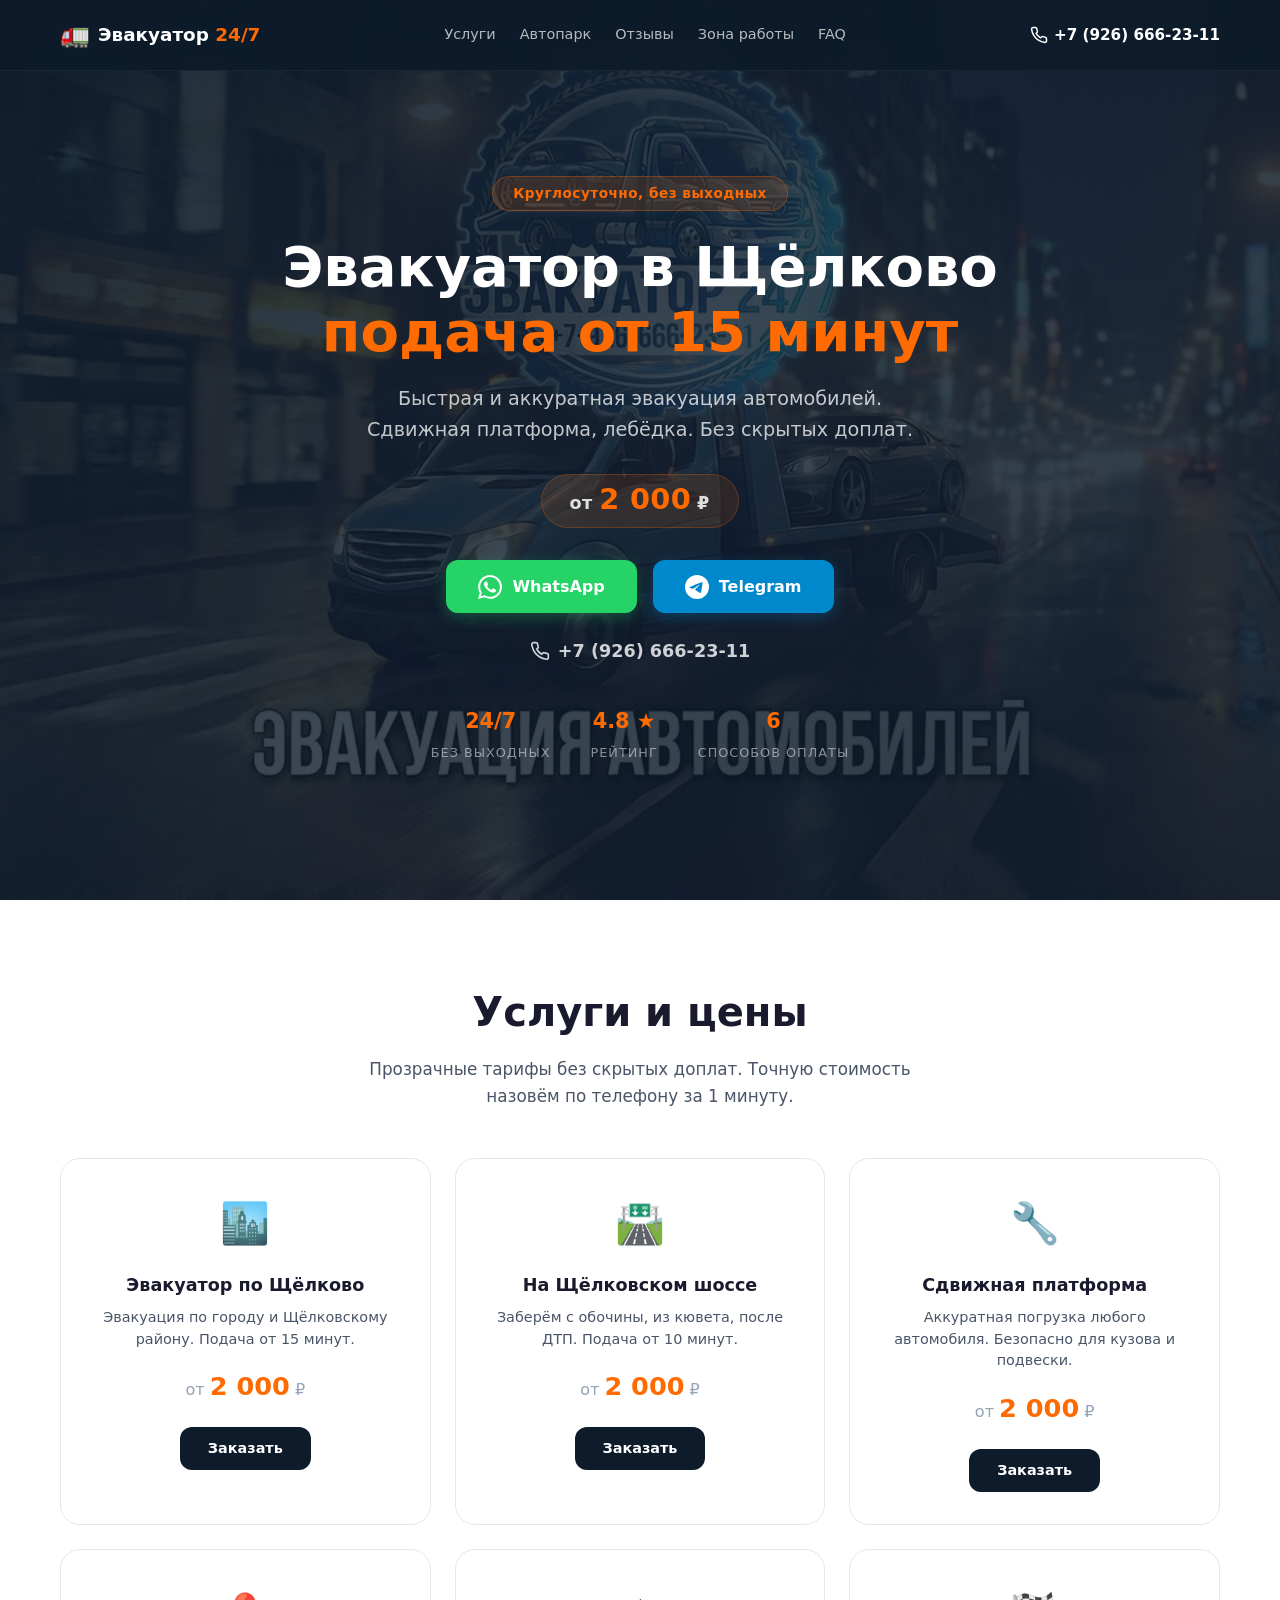
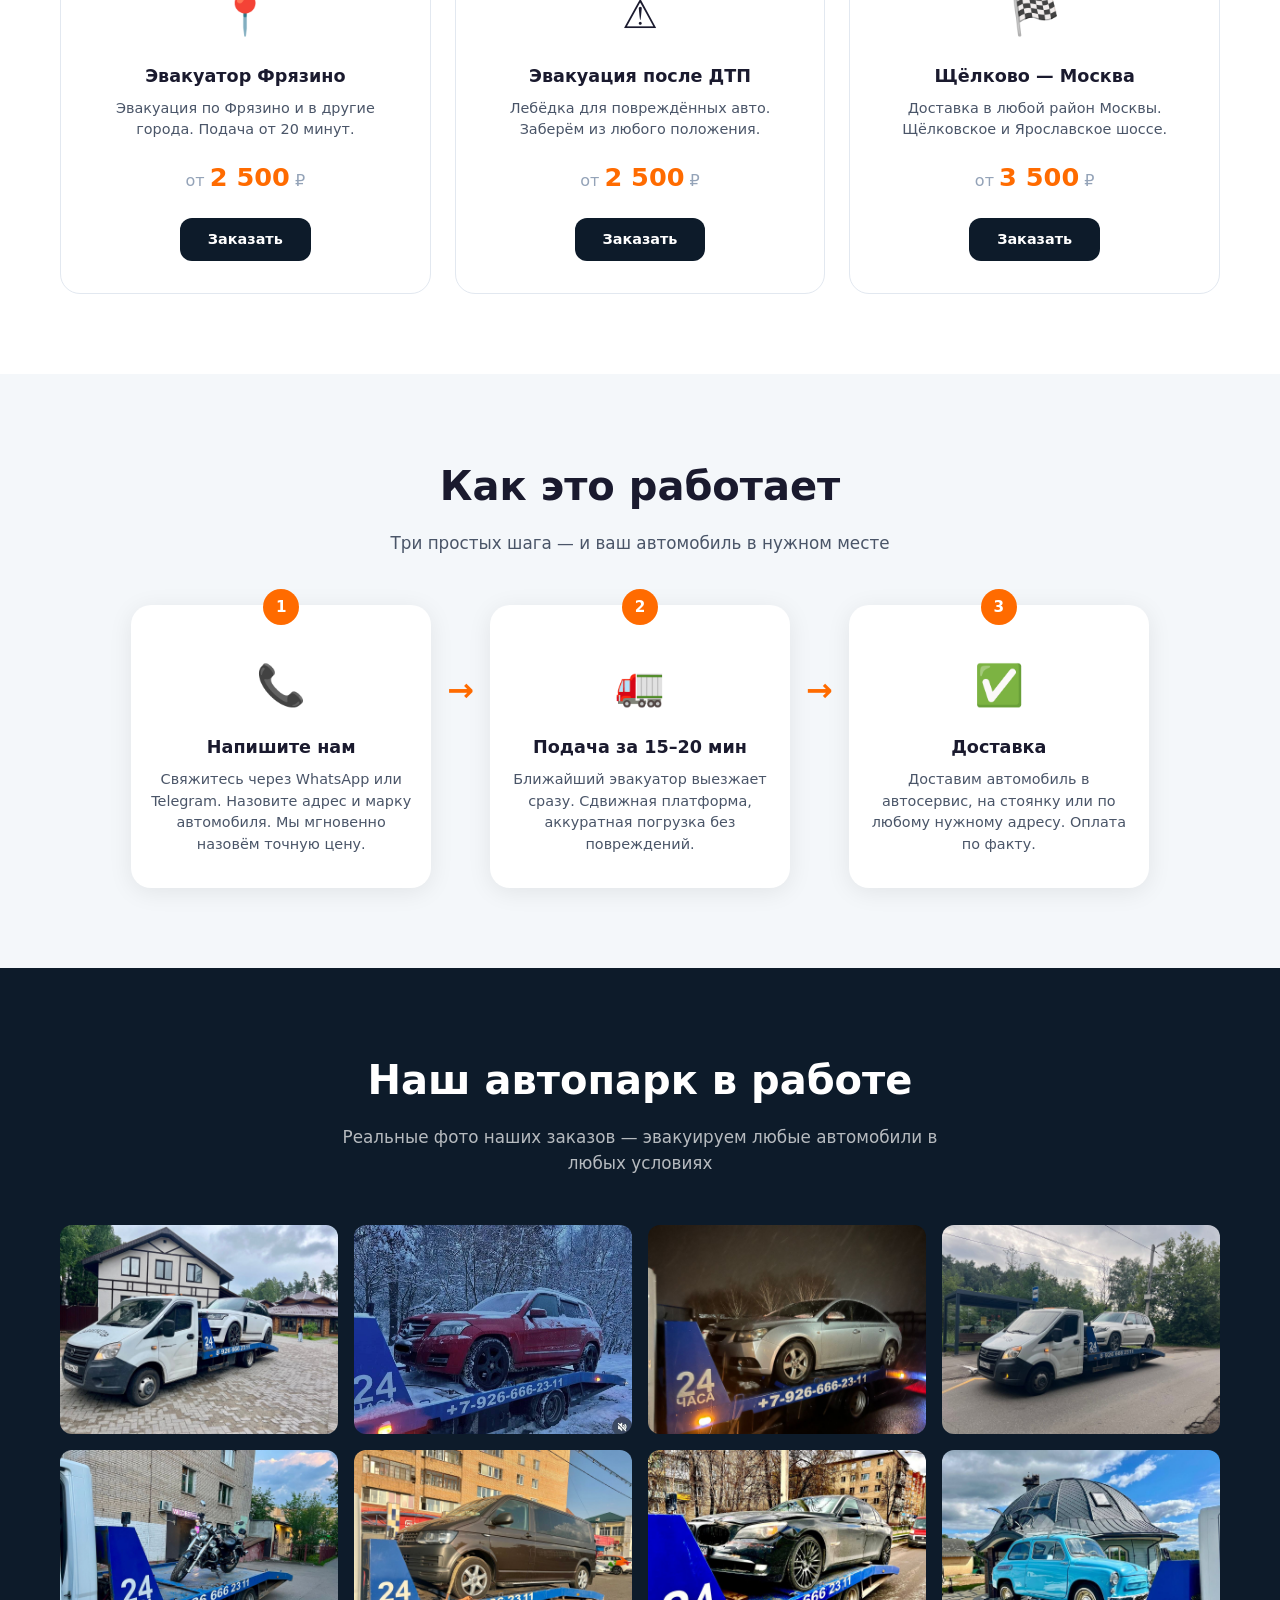
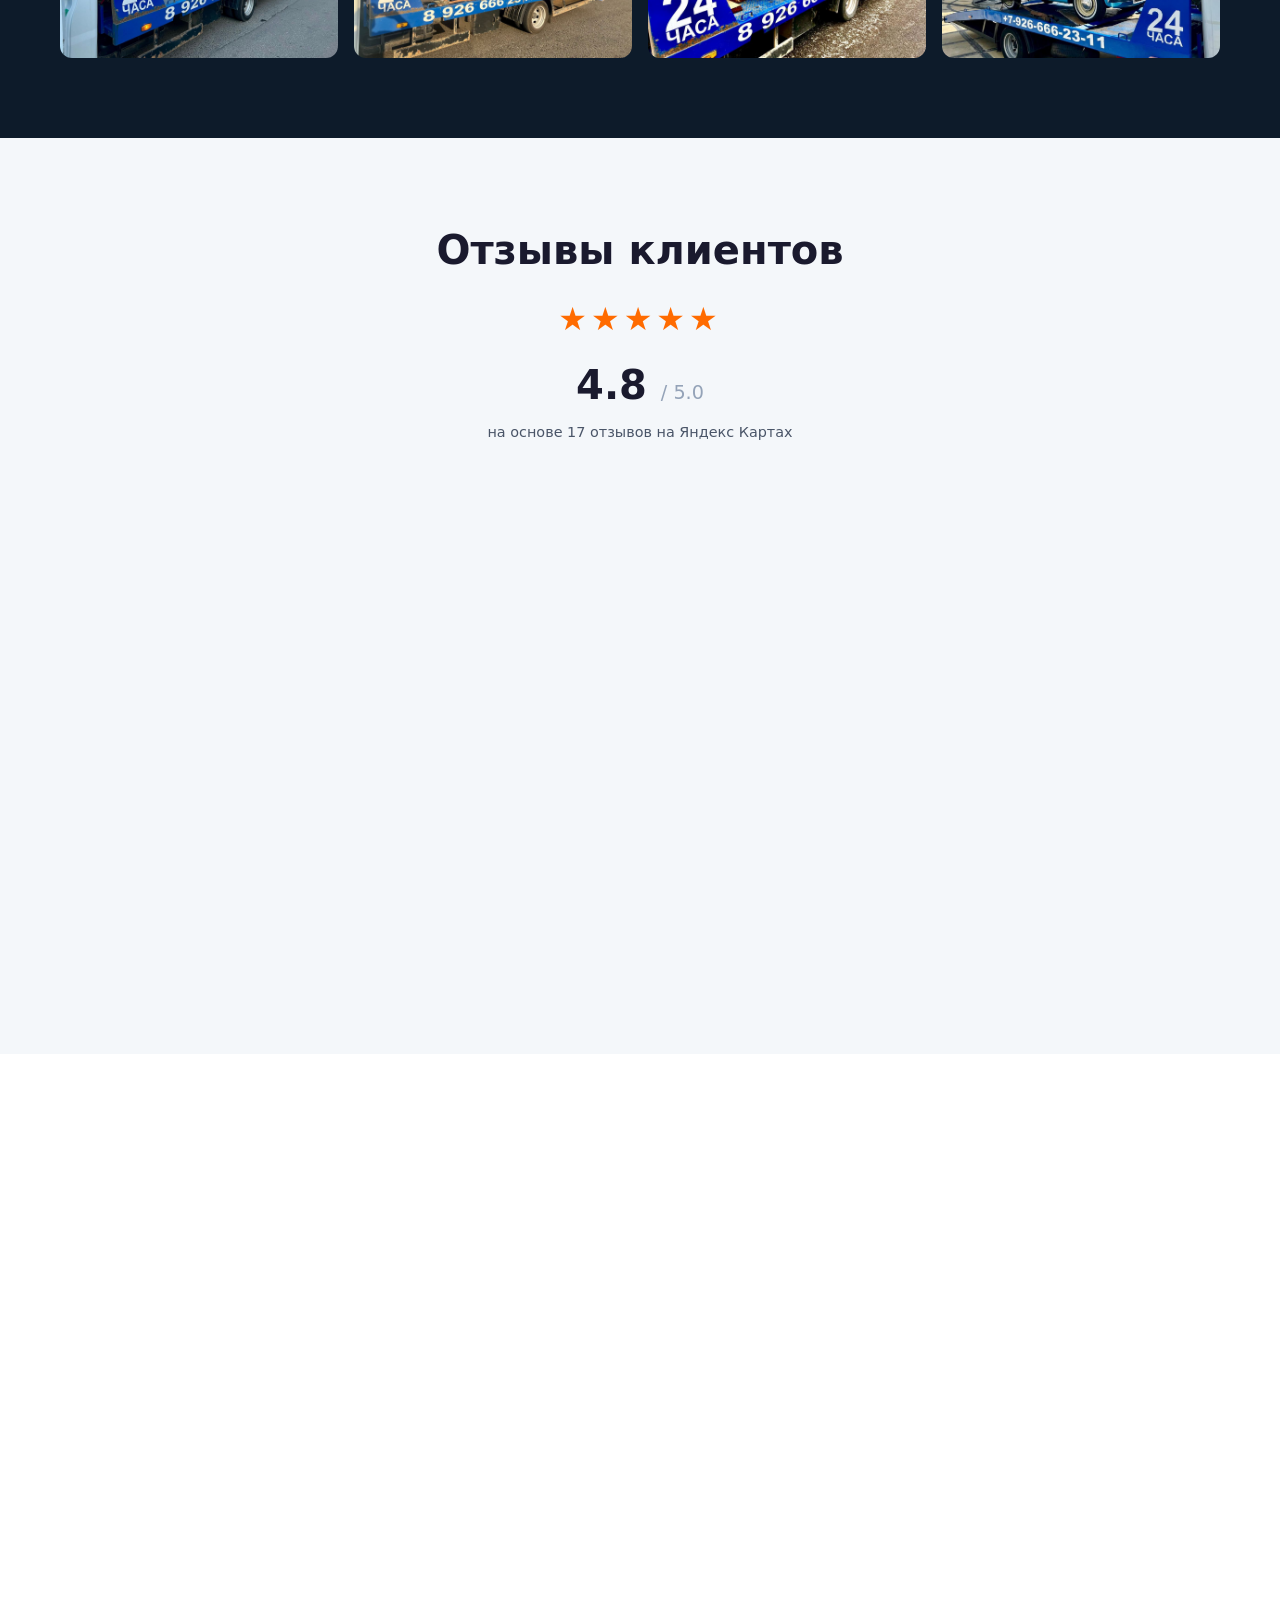
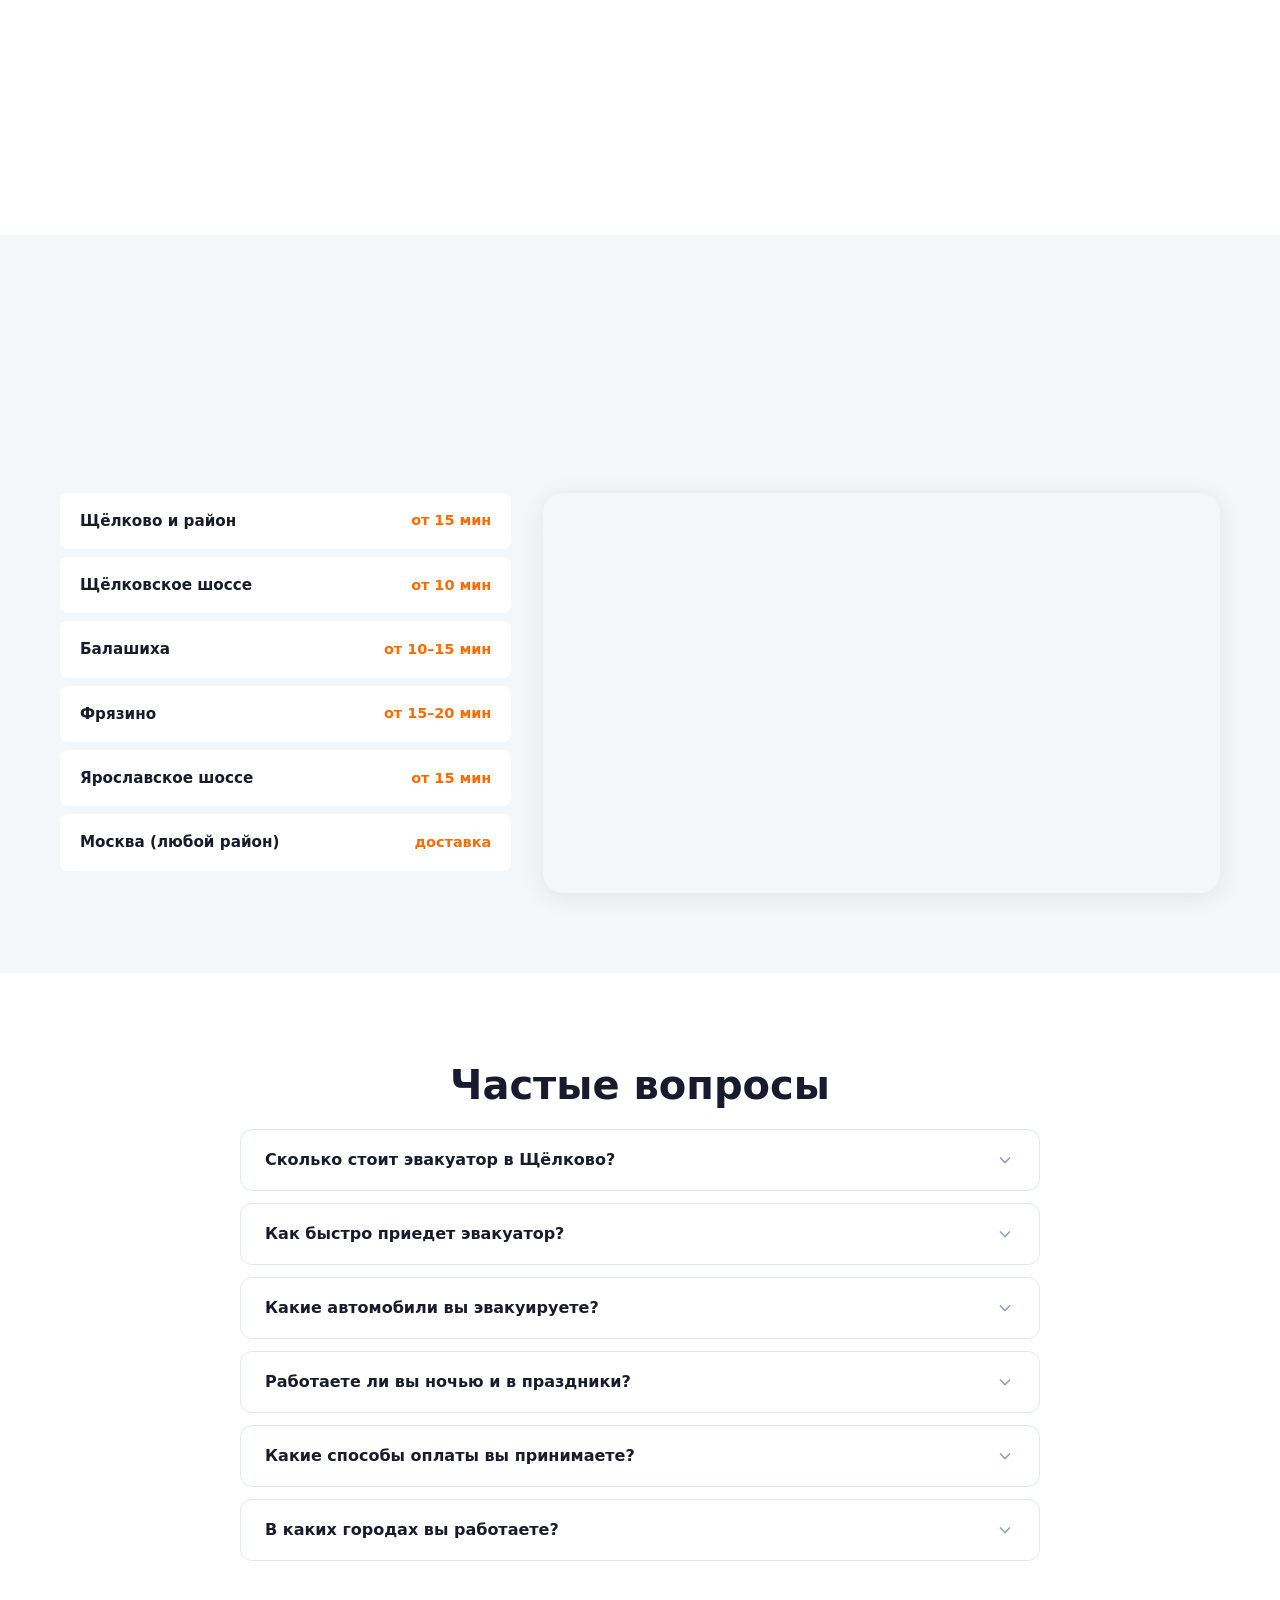
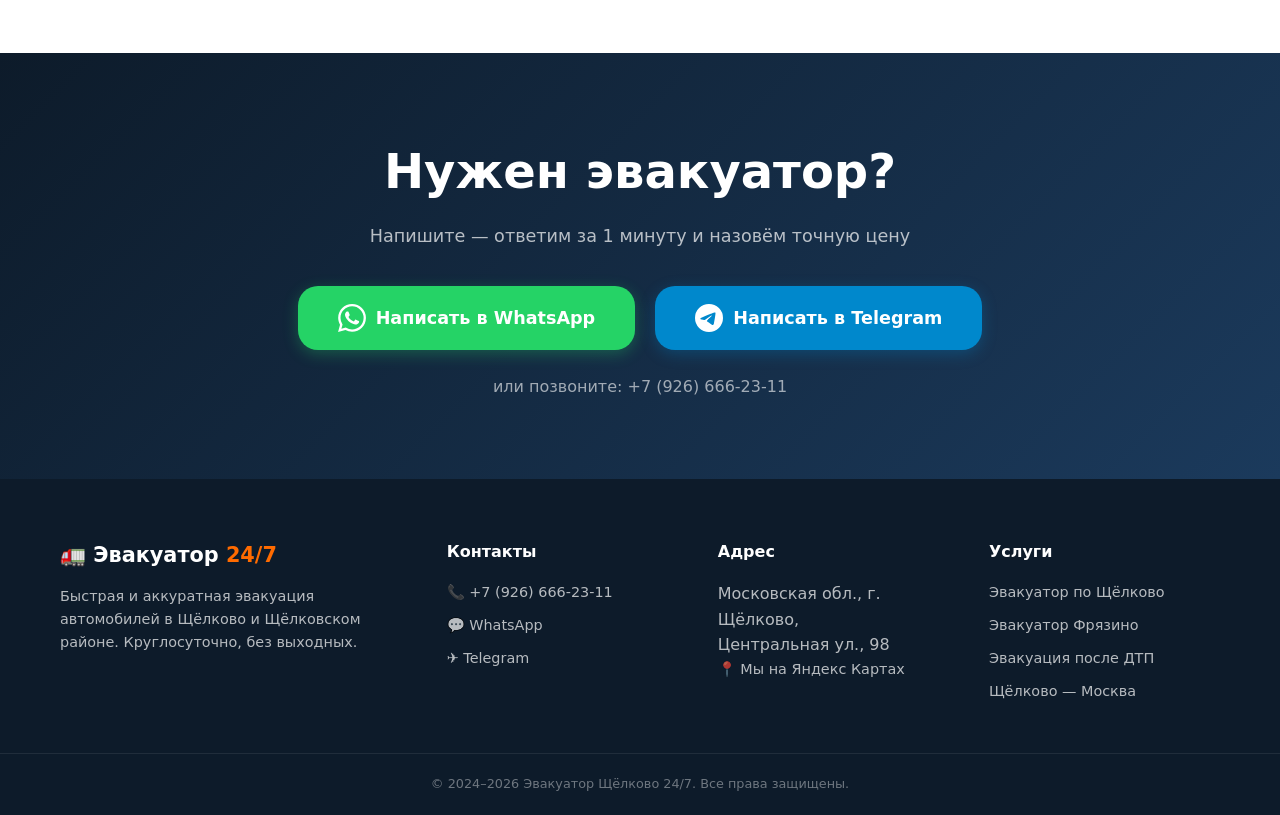
==== docs/index.html @ 312ca6bd "Переименовать site/ → docs/ для GitHub Pages Co-Authored-By: Claude Opus 4.6 (1M context) <noreply@a" ====
<!DOCTYPE html>
<html lang="ru">
<head>
    <meta charset="UTF-8">
    <meta name="viewport" content="width=device-width, initial-scale=1.0, viewport-fit=cover">
    <meta http-equiv="X-UA-Compatible" content="ie=edge">

    <!-- SEO Meta -->
    <title>Эвакуатор в Щёлково 24/7 — подача от 15 минут | от 2 000 ₽</title>
    <meta name="description" content="Эвакуация автомобилей в Щёлково круглосуточно. Сдвижная платформа, лебёдка. Подача от 15 минут. Щёлково, Балашиха, Фрязино, Москва. Звоните +7 (926) 666-23-11">
    <meta name="keywords" content="эвакуатор щёлково, эвакуация автомобилей, эвакуатор 24 часа, эвакуатор щёлковское шоссе, эвакуатор балашиха, эвакуатор фрязино, вызвать эвакуатор, сдвижная платформа, эвакуация после дтп, эвакуатор круглосуточно, эвакуатор москва, эвакуатор недорого">
    <meta name="robots" content="index, follow">
    <meta name="author" content="Эвакуатор Щёлково 24/7">
    <link rel="canonical" href="https://YOUR-DOMAIN.ru/">

    <!-- Yandex Verification (замените на свой код) -->
    <meta name="yandex-verification" content="YOUR_YANDEX_VERIFICATION_CODE">

    <!-- Open Graph -->
    <meta property="og:type" content="website">
    <meta property="og:locale" content="ru_RU">
    <meta property="og:title" content="Эвакуатор в Щёлково 24/7 — подача от 15 минут">
    <meta property="og:description" content="Эвакуация автомобилей в Щёлково круглосуточно. Сдвижная платформа, лебёдка. От 2 000 ₽. Звоните!">
    <meta property="og:image" content="https://YOUR-DOMAIN.ru/img/video_thumb_02.jpg">
    <meta property="og:url" content="https://YOUR-DOMAIN.ru/">
    <meta property="og:site_name" content="Эвакуатор Щёлково 24/7">

    <!-- Twitter Card -->
    <meta name="twitter:card" content="summary_large_image">
    <meta name="twitter:title" content="Эвакуатор в Щёлково 24/7 — подача от 15 минут">
    <meta name="twitter:description" content="Эвакуация автомобилей в Щёлково круглосуточно. От 2 000 ₽.">
    <meta name="twitter:image" content="https://YOUR-DOMAIN.ru/img/video_thumb_02.jpg">

    <!-- Favicon -->
    <link rel="icon" type="image/svg+xml" href="data:image/svg+xml,<svg xmlns='http://www.w3.org/2000/svg' viewBox='0 0 100 100'><text y='.9em' font-size='90'>🚛</text></svg>">

    <!-- Preload critical resources -->
    <link rel="preload" href="css/style.css" as="style">
    <link rel="preload" href="img/video_thumb_02.jpg" as="image">

    <!-- Styles -->
    <link rel="stylesheet" href="css/style.css">

    <!-- Schema.org LocalBusiness -->
    <script type="application/ld+json">
    {
        "@context": "https://schema.org",
        "@type": "ProfessionalService",
        "name": "Эвакуатор Щёлково 24/7",
        "image": "https://YOUR-DOMAIN.ru/img/photo_02.jpg",
        "url": "https://YOUR-DOMAIN.ru/",
        "telephone": "+7-926-666-23-11",
        "address": {
            "@type": "PostalAddress",
            "streetAddress": "Центральная улица, 98",
            "addressLocality": "Щёлково",
            "addressRegion": "Московская область",
            "postalCode": "141100",
            "addressCountry": "RU"
        },
        "geo": {
            "@type": "GeoCoordinates",
            "latitude": 55.927818,
            "longitude": 37.950779
        },
        "openingHoursSpecification": {
            "@type": "OpeningHoursSpecification",
            "dayOfWeek": ["Monday","Tuesday","Wednesday","Thursday","Friday","Saturday","Sunday"],
            "opens": "00:00",
            "closes": "23:59"
        },
        "areaServed": [
            {"@type": "City", "name": "Щёлково"},
            {"@type": "City", "name": "Балашиха"},
            {"@type": "City", "name": "Фрязино"},
            {"@type": "City", "name": "Москва"}
        ],
        "aggregateRating": {
            "@type": "AggregateRating",
            "ratingValue": "4.8",
            "bestRating": "5",
            "reviewCount": "17"
        },
        "priceRange": "от 2000 ₽",
        "hasOfferCatalog": {
            "@type": "OfferCatalog",
            "name": "Услуги эвакуации",
            "itemListElement": [
                {"@type": "Offer", "itemOffered": {"@type": "Service", "name": "Эвакуатор по Щёлково"}, "price": "2000", "priceCurrency": "RUB"},
                {"@type": "Offer", "itemOffered": {"@type": "Service", "name": "Эвакуатор на Щёлковском шоссе"}, "price": "2000", "priceCurrency": "RUB"},
                {"@type": "Offer", "itemOffered": {"@type": "Service", "name": "Эвакуатор Фрязино"}, "price": "2500", "priceCurrency": "RUB"},
                {"@type": "Offer", "itemOffered": {"@type": "Service", "name": "Эвакуация после ДТП"}, "price": "2500", "priceCurrency": "RUB"},
                {"@type": "Offer", "itemOffered": {"@type": "Service", "name": "Эвакуатор Щёлково — Москва"}, "price": "3500", "priceCurrency": "RUB"}
            ]
        },
        "sameAs": [
            "https://yandex.ru/profile/-/CPBXVEoS"
        ]
    }
    </script>

    <!-- Schema.org FAQPage -->
    <script type="application/ld+json">
    {
        "@context": "https://schema.org",
        "@type": "FAQPage",
        "mainEntity": [
            {
                "@type": "Question",
                "name": "Сколько стоит эвакуатор в Щёлково?",
                "acceptedAnswer": {
                    "@type": "Answer",
                    "text": "Стоимость эвакуатора по Щёлково — от 2 000 рублей. Эвакуация из Щёлково в Москву — от 3 500 рублей. Точная цена зависит от расстояния и типа автомобиля. Звоните — назовём точную стоимость за 1 минуту."
                }
            },
            {
                "@type": "Question",
                "name": "Как быстро приедет эвакуатор?",
                "acceptedAnswer": {
                    "@type": "Answer",
                    "text": "Среднее время подачи эвакуатора по Щёлково — 15-20 минут. В зоне Щёлковского шоссе и Балашихи — от 10 минут. Работаем круглосуточно, без выходных."
                }
            },
            {
                "@type": "Question",
                "name": "Какие автомобили вы эвакуируете?",
                "acceptedAnswer": {
                    "@type": "Answer",
                    "text": "Эвакуируем легковые автомобили, внедорожники, кроссоверы, микроавтобусы и мотоциклы. Сдвижная платформа с лебёдкой позволяет погрузить автомобиль в любом состоянии — после ДТП, с заблокированными колёсами, из кювета."
                }
            },
            {
                "@type": "Question",
                "name": "Работаете ли вы ночью и в праздники?",
                "acceptedAnswer": {
                    "@type": "Answer",
                    "text": "Да, мы работаем круглосуточно — 24 часа в сутки, 7 дней в неделю, без выходных и праздников. Ночная подача эвакуатора — без доплат."
                }
            },
            {
                "@type": "Question",
                "name": "Какие способы оплаты вы принимаете?",
                "acceptedAnswer": {
                    "@type": "Answer",
                    "text": "Принимаем наличные, банковские карты, безналичный расчёт, СБП (Систему быстрых платежей), QR-код. Оплата после выполнения услуги."
                }
            },
            {
                "@type": "Question",
                "name": "В каких городах вы работаете?",
                "acceptedAnswer": {
                    "@type": "Answer",
                    "text": "Основная зона — Щёлково и Щёлковский район. Также работаем в Балашихе, Фрязино, Лосино-Петровском, Монино. Доставляем автомобили в любой район Москвы. Работаем на Щёлковском и Ярославском шоссе."
                }
            }
        ]
    }
    </script>

    <!-- Yandex.Metrika counter — замените 00000000 на реальный ID счётчика -->
    <!-- Раскомментируйте после получения ID в Яндекс Метрике:
    <script>
        (function(m,e,t,r,i,k,a){m[i]=m[i]||function(){(m[i].a=m[i].a||[]).push(arguments)};
        m[i].l=1*new Date();
        for(var j=0;j<document.scripts.length;j++){if(document.scripts[j].src===r){return;}}
        k=e.createElement(t),a=e.getElementsByTagName(t)[0],k.async=1,k.src=r,a.parentNode.insertBefore(k,a)})
        (window,document,"script","https://mc.yandex.ru/metrika/tag.js","ym");

        ym(00000000, "init", {
            clickmap:true,
            trackLinks:true,
            accurateTrackBounce:true,
            webvisor:true
        });
    </script>
    <noscript><div><img src="https://mc.yandex.ru/watch/00000000" style="position:absolute; left:-9999px;" alt=""></div></noscript>
    -->
</head>
<body>

    <!-- ===== HEADER ===== -->
    <header class="header" id="header">
        <div class="container header__inner">
            <a href="#hero" class="header__logo">
                <span class="header__logo-icon">🚛</span>
                <span class="header__logo-text">Эвакуатор<span class="accent"> 24/7</span></span>
            </a>

            <nav class="header__nav" id="nav">
                <a href="#services" class="header__link">Услуги</a>
                <a href="#gallery" class="header__link">Автопарк</a>
                <a href="#reviews" class="header__link">Отзывы</a>
                <a href="#area" class="header__link">Зона работы</a>
                <a href="#faq" class="header__link">FAQ</a>
            </nav>

            <a href="tel:+79266662311" class="header__phone">
                <svg width="18" height="18" viewBox="0 0 24 24" fill="none" stroke="currentColor" stroke-width="2"><path d="M22 16.92v3a2 2 0 01-2.18 2 19.79 19.79 0 01-8.63-3.07 19.5 19.5 0 01-6-6 19.79 19.79 0 01-3.07-8.67A2 2 0 014.11 2h3a2 2 0 012 1.72c.127.96.361 1.903.7 2.81a2 2 0 01-.45 2.11L8.09 9.91a16 16 0 006 6l1.27-1.27a2 2 0 012.11-.45c.907.339 1.85.573 2.81.7A2 2 0 0122 16.92z"/></svg>
                +7 (926) 666-23-11
            </a>

            <button class="header__burger" id="burger" aria-label="Меню">
                <span></span><span></span><span></span>
            </button>
        </div>
    </header>

    <main>
        <!-- ===== HERO ===== -->
        <section class="hero" id="hero">
            <div class="hero__overlay"></div>
            <div class="container hero__inner">
                <div class="hero__badge animate-fade-in">Круглосуточно, без выходных</div>
                <h1 class="hero__title animate-fade-in-up">
                    Эвакуатор в Щёлково<br>
                    <span class="accent">подача от 15 минут</span>
                </h1>
                <p class="hero__subtitle animate-fade-in-up delay-1">
                    Быстрая и аккуратная эвакуация автомобилей. Сдвижная платформа, лебёдка.
                    Без скрытых доплат.
                </p>

                <div class="hero__price animate-fade-in-up delay-2">
                    от <span class="hero__price-value">2 000</span> ₽
                </div>

                <div class="hero__buttons animate-fade-in-up delay-2">
                    <a href="https://wa.me/79266662311?text=%D0%97%D0%B4%D1%80%D0%B0%D0%B2%D1%81%D1%82%D0%B2%D1%83%D0%B9%D1%82%D0%B5!%20%D0%9D%D1%83%D0%B6%D0%B5%D0%BD%20%D1%8D%D0%B2%D0%B0%D0%BA%D1%83%D0%B0%D1%82%D0%BE%D1%80." target="_blank" rel="noopener" class="btn btn--whatsapp">
                        <svg width="24" height="24" viewBox="0 0 24 24" fill="currentColor"><path d="M17.472 14.382c-.297-.149-1.758-.867-2.03-.967-.273-.099-.471-.148-.67.15-.197.297-.767.966-.94 1.164-.173.199-.347.223-.644.075-.297-.15-1.255-.463-2.39-1.475-.883-.788-1.48-1.761-1.653-2.059-.173-.297-.018-.458.13-.606.134-.133.298-.347.446-.52.149-.174.198-.298.298-.497.099-.198.05-.371-.025-.52-.075-.149-.669-1.612-.916-2.207-.242-.579-.487-.5-.669-.51-.173-.008-.371-.01-.57-.01-.198 0-.52.074-.792.372-.272.297-1.04 1.016-1.04 2.479 0 1.462 1.065 2.875 1.213 3.074.149.198 2.096 3.2 5.077 4.487.709.306 1.262.489 1.694.625.712.227 1.36.195 1.871.118.571-.085 1.758-.719 2.006-1.413.248-.694.248-1.289.173-1.413-.074-.124-.272-.198-.57-.347m-5.421 7.403h-.004a9.87 9.87 0 01-5.031-1.378l-.361-.214-3.741.982.998-3.648-.235-.374a9.86 9.86 0 01-1.51-5.26c.001-5.45 4.436-9.884 9.888-9.884 2.64 0 5.122 1.03 6.988 2.898a9.825 9.825 0 012.893 6.994c-.003 5.45-4.437 9.884-9.885 9.884m8.413-18.297A11.815 11.815 0 0012.05 0C5.495 0 .16 5.335.157 11.892c0 2.096.547 4.142 1.588 5.945L.057 24l6.305-1.654a11.882 11.882 0 005.683 1.448h.005c6.554 0 11.89-5.335 11.893-11.893a11.821 11.821 0 00-3.48-8.413z"/></svg>
                        WhatsApp
                    </a>
                    <a href="https://t.me/+79266662311" target="_blank" rel="noopener" class="btn btn--telegram">
                        <svg width="24" height="24" viewBox="0 0 24 24" fill="currentColor"><path d="M11.944 0A12 12 0 000 12a12 12 0 0012 12 12 12 0 0012-12A12 12 0 0012 0zm4.962 7.224c.1-.002.321.023.465.14a.506.506 0 01.171.325c.016.093.036.306.02.472-.18 1.898-.962 6.502-1.36 8.627-.168.9-.499 1.201-.82 1.23-.696.065-1.225-.46-1.9-.902-1.056-.693-1.653-1.124-2.678-1.8-1.185-.78-.417-1.21.258-1.91.177-.184 3.247-2.977 3.307-3.23.007-.032.014-.15-.056-.212s-.174-.041-.249-.024c-.106.024-1.793 1.14-5.061 3.345-.479.33-.913.49-1.302.48-.428-.008-1.252-.241-1.865-.44-.752-.245-1.349-.374-1.297-.789.027-.216.325-.437.893-.663 3.498-1.524 5.83-2.529 6.998-3.014 3.332-1.386 4.025-1.627 4.476-1.635z"/></svg>
                        Telegram
                    </a>
                </div>

                <a href="tel:+79266662311" class="hero__phone animate-fade-in-up delay-3">
                    <svg width="20" height="20" viewBox="0 0 24 24" fill="none" stroke="currentColor" stroke-width="2"><path d="M22 16.92v3a2 2 0 01-2.18 2 19.79 19.79 0 01-8.63-3.07 19.5 19.5 0 01-6-6 19.79 19.79 0 01-3.07-8.67A2 2 0 014.11 2h3a2 2 0 012 1.72c.127.96.361 1.903.7 2.81a2 2 0 01-.45 2.11L8.09 9.91a16 16 0 006 6l1.27-1.27a2 2 0 012.11-.45c.907.339 1.85.573 2.81.7A2 2 0 0122 16.92z"/></svg>
                    +7 (926) 666-23-11
                </a>

                <div class="hero__trust animate-fade-in-up delay-3">
                    <div class="hero__trust-item">
                        <strong>24/7</strong>
                        <span>Без выходных</span>
                    </div>
                    <div class="hero__trust-item">
                        <strong>4.8 ★</strong>
                        <span>Рейтинг</span>
                    </div>
                    <div class="hero__trust-item">
                        <strong>6</strong>
                        <span>Способов оплаты</span>
                    </div>
                </div>
            </div>
        </section>

        <!-- ===== SERVICES ===== -->
        <section class="services" id="services">
            <div class="container">
                <h2 class="section-title reveal">Услуги и цены</h2>
                <p class="section-subtitle reveal">Прозрачные тарифы без скрытых доплат. Точную стоимость назовём по телефону за 1 минуту.</p>

                <div class="services__grid">
                    <div class="service-card reveal">
                        <div class="service-card__icon">🏙️</div>
                        <h3 class="service-card__title">Эвакуатор по Щёлково</h3>
                        <p class="service-card__desc">Эвакуация по городу и Щёлковскому району. Подача от 15 минут.</p>
                        <div class="service-card__price">от <span>2 000</span> ₽</div>
                        <a href="https://wa.me/79266662311?text=%D0%97%D0%B4%D1%80%D0%B0%D0%B2%D1%81%D1%82%D0%B2%D1%83%D0%B9%D1%82%D0%B5!%20%D0%9D%D1%83%D0%B6%D0%B5%D0%BD%20%D1%8D%D0%B2%D0%B0%D0%BA%D1%83%D0%B0%D1%82%D0%BE%D1%80%20%D0%BF%D0%BE%20%D0%A9%D1%91%D0%BB%D0%BA%D0%BE%D0%B2%D0%BE." target="_blank" rel="noopener" class="service-card__btn">Заказать</a>
                    </div>

                    <div class="service-card reveal">
                        <div class="service-card__icon">🛣️</div>
                        <h3 class="service-card__title">На Щёлковском шоссе</h3>
                        <p class="service-card__desc">Заберём с обочины, из кювета, после ДТП. Подача от 10 минут.</p>
                        <div class="service-card__price">от <span>2 000</span> ₽</div>
                        <a href="https://wa.me/79266662311?text=%D0%97%D0%B4%D1%80%D0%B0%D0%B2%D1%81%D1%82%D0%B2%D1%83%D0%B9%D1%82%D0%B5!%20%D0%9D%D1%83%D0%B6%D0%B5%D0%BD%20%D1%8D%D0%B2%D0%B0%D0%BA%D1%83%D0%B0%D1%82%D0%BE%D1%80%20%D0%BD%D0%B0%20%D0%A9%D1%91%D0%BB%D0%BA%D0%BE%D0%B2%D1%81%D0%BA%D0%BE%D0%BC%20%D1%88%D0%BE%D1%81%D1%81%D0%B5." target="_blank" rel="noopener" class="service-card__btn">Заказать</a>
                    </div>

                    <div class="service-card reveal">
                        <div class="service-card__icon">🔧</div>
                        <h3 class="service-card__title">Сдвижная платформа</h3>
                        <p class="service-card__desc">Аккуратная погрузка любого автомобиля. Безопасно для кузова и подвески.</p>
                        <div class="service-card__price">от <span>2 000</span> ₽</div>
                        <a href="https://wa.me/79266662311?text=%D0%97%D0%B4%D1%80%D0%B0%D0%B2%D1%81%D1%82%D0%B2%D1%83%D0%B9%D1%82%D0%B5!%20%D0%9D%D1%83%D0%B6%D0%B5%D0%BD%20%D1%8D%D0%B2%D0%B0%D0%BA%D1%83%D0%B0%D1%82%D0%BE%D1%80%20%D1%81%D0%BE%20%D1%81%D0%B4%D0%B2%D0%B8%D0%B6%D0%BD%D0%BE%D0%B9%20%D0%BF%D0%BB%D0%B0%D1%82%D1%84%D0%BE%D1%80%D0%BC%D0%BE%D0%B9." target="_blank" rel="noopener" class="service-card__btn">Заказать</a>
                    </div>

                    <div class="service-card reveal">
                        <div class="service-card__icon">📍</div>
                        <h3 class="service-card__title">Эвакуатор Фрязино</h3>
                        <p class="service-card__desc">Эвакуация по Фрязино и в другие города. Подача от 20 минут.</p>
                        <div class="service-card__price">от <span>2 500</span> ₽</div>
                        <a href="https://wa.me/79266662311?text=%D0%97%D0%B4%D1%80%D0%B0%D0%B2%D1%81%D1%82%D0%B2%D1%83%D0%B9%D1%82%D0%B5!%20%D0%9D%D1%83%D0%B6%D0%B5%D0%BD%20%D1%8D%D0%B2%D0%B0%D0%BA%D1%83%D0%B0%D1%82%D0%BE%D1%80%20%D0%B2%D0%BE%20%D0%A4%D1%80%D1%8F%D0%B7%D0%B8%D0%BD%D0%BE." target="_blank" rel="noopener" class="service-card__btn">Заказать</a>
                    </div>

                    <div class="service-card reveal">
                        <div class="service-card__icon">⚠️</div>
                        <h3 class="service-card__title">Эвакуация после ДТП</h3>
                        <p class="service-card__desc">Лебёдка для повреждённых авто. Заберём из любого положения.</p>
                        <div class="service-card__price">от <span>2 500</span> ₽</div>
                        <a href="https://wa.me/79266662311?text=%D0%97%D0%B4%D1%80%D0%B0%D0%B2%D1%81%D1%82%D0%B2%D1%83%D0%B9%D1%82%D0%B5!%20%D0%9D%D1%83%D0%B6%D0%BD%D0%B0%20%D1%8D%D0%B2%D0%B0%D0%BA%D1%83%D0%B0%D1%86%D0%B8%D1%8F%20%D0%BF%D0%BE%D1%81%D0%BB%D0%B5%20%D0%94%D0%A2%D0%9F." target="_blank" rel="noopener" class="service-card__btn">Заказать</a>
                    </div>

                    <div class="service-card reveal">
                        <div class="service-card__icon">🏁</div>
                        <h3 class="service-card__title">Щёлково — Москва</h3>
                        <p class="service-card__desc">Доставка в любой район Москвы. Щёлковское и Ярославское шоссе.</p>
                        <div class="service-card__price">от <span>3 500</span> ₽</div>
                        <a href="https://wa.me/79266662311?text=%D0%97%D0%B4%D1%80%D0%B0%D0%B2%D1%81%D1%82%D0%B2%D1%83%D0%B9%D1%82%D0%B5!%20%D0%9D%D1%83%D0%B6%D0%B5%D0%BD%20%D1%8D%D0%B2%D0%B0%D0%BA%D1%83%D0%B0%D1%82%D0%BE%D1%80%20%D0%A9%D1%91%D0%BB%D0%BA%D0%BE%D0%B2%D0%BE%20%E2%80%94%20%D0%9C%D0%BE%D1%81%D0%BA%D0%B2%D0%B0." target="_blank" rel="noopener" class="service-card__btn">Заказать</a>
                    </div>
                </div>
            </div>
        </section>

        <!-- ===== HOW IT WORKS ===== -->
        <section class="how" id="how-it-works">
            <div class="container">
                <h2 class="section-title reveal">Как это работает</h2>
                <p class="section-subtitle reveal">Три простых шага — и ваш автомобиль в нужном месте</p>

                <div class="how__steps">
                    <div class="how__step reveal">
                        <div class="how__step-num">1</div>
                        <div class="how__step-icon">📞</div>
                        <h3>Напишите нам</h3>
                        <p>Свяжитесь через WhatsApp или Telegram. Назовите адрес и марку автомобиля. Мы мгновенно назовём точную цену.</p>
                    </div>
                    <div class="how__step-arrow reveal">→</div>
                    <div class="how__step reveal">
                        <div class="how__step-num">2</div>
                        <div class="how__step-icon">🚛</div>
                        <h3>Подача за 15–20 мин</h3>
                        <p>Ближайший эвакуатор выезжает сразу. Сдвижная платформа, аккуратная погрузка без повреждений.</p>
                    </div>
                    <div class="how__step-arrow reveal">→</div>
                    <div class="how__step reveal">
                        <div class="how__step-num">3</div>
                        <div class="how__step-icon">✅</div>
                        <h3>Доставка</h3>
                        <p>Доставим автомобиль в автосервис, на стоянку или по любому нужному адресу. Оплата по факту.</p>
                    </div>
                </div>
            </div>
        </section>

        <!-- ===== GALLERY ===== -->
        <section class="gallery" id="gallery">
            <div class="container">
                <h2 class="section-title section-title--light reveal">Наш автопарк в работе</h2>
                <p class="section-subtitle section-subtitle--light reveal">Реальные фото наших заказов — эвакуируем любые автомобили в любых условиях</p>

                <div class="gallery__grid">
                    <div class="gallery__item reveal">
                        <img src="img/photo_11.jpg" alt="Эвакуация Range Rover в Щёлково — эвакуатор со сдвижной платформой" loading="lazy" width="600" height="400">
                    </div>
                    <div class="gallery__item reveal">
                        <img src="img/photo_03.jpg" alt="Эвакуатор зимой — погрузка Mercedes GLK на Щёлковском шоссе" loading="lazy" width="600" height="400">
                    </div>
                    <div class="gallery__item reveal">
                        <img src="img/photo_06.jpg" alt="Эвакуатор ночью — круглосуточная эвакуация Chevrolet Cruze" loading="lazy" width="600" height="400">
                    </div>
                    <div class="gallery__item reveal">
                        <img src="img/photo_04.jpg" alt="Эвакуатор ГАЗель Next перевозит внедорожник в Щёлково" loading="lazy" width="600" height="400">
                    </div>
                    <div class="gallery__item reveal">
                        <img src="img/photo_10.jpg" alt="Эвакуация мотоцикла на сдвижной платформе в Щёлково" loading="lazy" width="600" height="400">
                    </div>
                    <div class="gallery__item reveal">
                        <img src="img/photo_07.jpg" alt="Эвакуация Volkswagen Transporter — микроавтобус на платформе" loading="lazy" width="600" height="400">
                    </div>
                    <div class="gallery__item reveal">
                        <img src="img/photo_12.jpg" alt="Эвакуация BMW 7 серии после ДТП в Щёлковском районе" loading="lazy" width="600" height="400">
                    </div>
                    <div class="gallery__item reveal">
                        <img src="img/photo_01.jpg" alt="Перевозка ретро-автомобиля на эвакуаторе — бережная эвакуация" loading="lazy" width="600" height="400">
                    </div>
                </div>
            </div>
        </section>

        <!-- ===== REVIEWS ===== -->
        <section class="reviews" id="reviews">
            <div class="container">
                <h2 class="section-title reveal">Отзывы клиентов</h2>
                <div class="reviews__rating reveal">
                    <div class="reviews__stars">★★★★★</div>
                    <div class="reviews__score">4.8 <span>/ 5.0</span></div>
                    <div class="reviews__count">на основе 17 отзывов на Яндекс Картах</div>
                </div>

                <div class="reviews__grid">
                    <div class="review-card reveal">
                        <div class="review-card__header">
                            <div class="review-card__avatar">М</div>
                            <div>
                                <div class="review-card__name">Михаил Д.</div>
                                <div class="review-card__stars">★★★★★</div>
                            </div>
                        </div>
                        <p class="review-card__text">Приехал эвакуатор быстро, водитель приятный и спокойный, все объяснил, проконсультировал по каждому вопросу. Подсказал как дальше поступить, дал много полезных советов. Я в восторге, спасибо!</p>
                    </div>

                    <div class="review-card reveal">
                        <div class="review-card__header">
                            <div class="review-card__avatar">А</div>
                            <div>
                                <div class="review-card__name">Андрей Волков</div>
                                <div class="review-card__stars">★★★★★</div>
                            </div>
                        </div>
                        <p class="review-card__text">Очень оперативно — в течении 5 минут прибыл на место. В условиях –20°C не пришлось долго ждать. За три минуты загрузил и доставил на место. Рекомендую!</p>
                    </div>

                    <div class="review-card reveal">
                        <div class="review-card__header">
                            <div class="review-card__avatar">Е</div>
                            <div>
                                <div class="review-card__name">Елена Кузнецова</div>
                                <div class="review-card__stars">★★★★★</div>
                            </div>
                        </div>
                        <p class="review-card__text">Договорились, оперативно. Эвакуатор подъехал вовремя. Доставили машину в сервис без проблем. Никаких дополнительных доплат не было. Условиями доволен. Советую.</p>
                    </div>

                    <div class="review-card reveal">
                        <div class="review-card__header">
                            <div class="review-card__avatar">Д</div>
                            <div>
                                <div class="review-card__name">Дмитрий Соколов</div>
                                <div class="review-card__stars">★★★★★</div>
                            </div>
                        </div>
                        <p class="review-card__text">Доступные цены на эвакуатор. Прозрачные тарифы без скрытых доплат. Быстро приехали, аккуратно погрузили и доставили. Обращайтесь — не пожалеете!</p>
                    </div>
                </div>

                <a href="https://yandex.ru/maps/org/117586873400/reviews/" target="_blank" rel="noopener" class="reviews__all-link reveal">
                    Все отзывы на Яндекс Картах →
                </a>
            </div>
        </section>

        <!-- ===== ADVANTAGES ===== -->
        <section class="advantages" id="advantages">
            <div class="container">
                <h2 class="section-title reveal">Почему выбирают нас</h2>

                <div class="advantages__grid">
                    <div class="advantage-card reveal">
                        <div class="advantage-card__icon">⚡</div>
                        <h3>Быстрая подача</h3>
                        <p>От 15 минут по Щёлково. От 10 минут на Щёлковском шоссе. Выезжаем сразу после звонка.</p>
                    </div>
                    <div class="advantage-card reveal">
                        <div class="advantage-card__icon">🌧️</div>
                        <h3>Любая погода</h3>
                        <p>Работаем в дождь, снег, мороз до –30°C. Наш эвакуатор всегда на ходу — проверено зимами.</p>
                    </div>
                    <div class="advantage-card reveal">
                        <div class="advantage-card__icon">💰</div>
                        <h3>Честные цены</h3>
                        <p>Называем точную стоимость по телефону. Без скрытых доплат, без сюрпризов при оплате.</p>
                    </div>
                    <div class="advantage-card reveal">
                        <div class="advantage-card__icon">🛡️</div>
                        <h3>Аккуратная погрузка</h3>
                        <p>Сдвижная платформа — золотой стандарт эвакуации. Автомобиль не получит ни царапины.</p>
                    </div>
                    <div class="advantage-card reveal">
                        <div class="advantage-card__icon">💬</div>
                        <h3>Консультация</h3>
                        <p>Подскажем, что делать дальше: куда отвезти, какой сервис выбрать. Бесплатно.</p>
                    </div>
                    <div class="advantage-card reveal">
                        <div class="advantage-card__icon">💳</div>
                        <h3>6 способов оплаты</h3>
                        <p>Наличные, карта, перевод, СБП, QR-код, безналичный расчёт. Как вам удобно.</p>
                    </div>
                </div>
            </div>
        </section>

        <!-- ===== SERVICE AREA ===== -->
        <section class="area" id="area">
            <div class="container">
                <h2 class="section-title reveal">Зона обслуживания</h2>
                <p class="section-subtitle reveal">Работаем по Щёлково, Щёлковскому району и всему востоку Подмосковья</p>

                <div class="area__content">
                    <div class="area__list reveal">
                        <div class="area__item">
                            <div class="area__city">Щёлково и район</div>
                            <div class="area__time">от 15 мин</div>
                        </div>
                        <div class="area__item">
                            <div class="area__city">Щёлковское шоссе</div>
                            <div class="area__time">от 10 мин</div>
                        </div>
                        <div class="area__item">
                            <div class="area__city">Балашиха</div>
                            <div class="area__time">от 10–15 мин</div>
                        </div>
                        <div class="area__item">
                            <div class="area__city">Фрязино</div>
                            <div class="area__time">от 15–20 мин</div>
                        </div>
                        <div class="area__item">
                            <div class="area__city">Ярославское шоссе</div>
                            <div class="area__time">от 15 мин</div>
                        </div>
                        <div class="area__item">
                            <div class="area__city">Москва (любой район)</div>
                            <div class="area__time">доставка</div>
                        </div>
                    </div>

                    <div class="area__map reveal">
                        <iframe
                            src="https://yandex.ru/map-widget/v1/?z=12&ll=37.950779,55.927818&oid=117586873400"
                            width="100%"
                            height="400"
                            frameborder="0"
                            allowfullscreen
                            loading="lazy"
                            title="Эвакуатор Щёлково на карте">
                        </iframe>
                    </div>
                </div>
            </div>
        </section>

        <!-- ===== FAQ ===== -->
        <section class="faq" id="faq">
            <div class="container">
                <h2 class="section-title reveal">Частые вопросы</h2>

                <div class="faq__list">
                    <div class="faq__item reveal">
                        <button class="faq__question" aria-expanded="false">
                            <span>Сколько стоит эвакуатор в Щёлково?</span>
                            <svg class="faq__chevron" width="20" height="20" viewBox="0 0 24 24" fill="none" stroke="currentColor" stroke-width="2"><polyline points="6 9 12 15 18 9"/></svg>
                        </button>
                        <div class="faq__answer">
                            <p>Стоимость эвакуатора по Щёлково — от 2 000 рублей. Эвакуация из Щёлково в Москву — от 3 500 рублей. Точная цена зависит от расстояния и типа автомобиля. Напишите нам — назовём точную стоимость за 1 минуту.</p>
                        </div>
                    </div>

                    <div class="faq__item reveal">
                        <button class="faq__question" aria-expanded="false">
                            <span>Как быстро приедет эвакуатор?</span>
                            <svg class="faq__chevron" width="20" height="20" viewBox="0 0 24 24" fill="none" stroke="currentColor" stroke-width="2"><polyline points="6 9 12 15 18 9"/></svg>
                        </button>
                        <div class="faq__answer">
                            <p>Среднее время подачи по Щёлково — 15–20 минут. На Щёлковском шоссе и в Балашихе — от 10 минут. Работаем круглосуточно без выходных.</p>
                        </div>
                    </div>

                    <div class="faq__item reveal">
                        <button class="faq__question" aria-expanded="false">
                            <span>Какие автомобили вы эвакуируете?</span>
                            <svg class="faq__chevron" width="20" height="20" viewBox="0 0 24 24" fill="none" stroke="currentColor" stroke-width="2"><polyline points="6 9 12 15 18 9"/></svg>
                        </button>
                        <div class="faq__answer">
                            <p>Легковые автомобили, внедорожники, кроссоверы, микроавтобусы и мотоциклы. Сдвижная платформа с лебёдкой позволяет погрузить автомобиль в любом состоянии — после ДТП, с заблокированными колёсами, из кювета.</p>
                        </div>
                    </div>

                    <div class="faq__item reveal">
                        <button class="faq__question" aria-expanded="false">
                            <span>Работаете ли вы ночью и в праздники?</span>
                            <svg class="faq__chevron" width="20" height="20" viewBox="0 0 24 24" fill="none" stroke="currentColor" stroke-width="2"><polyline points="6 9 12 15 18 9"/></svg>
                        </button>
                        <div class="faq__answer">
                            <p>Да, мы работаем круглосуточно — 24 часа в сутки, 7 дней в неделю, включая праздники и выходные. Ночная подача — без доплат.</p>
                        </div>
                    </div>

                    <div class="faq__item reveal">
                        <button class="faq__question" aria-expanded="false">
                            <span>Какие способы оплаты вы принимаете?</span>
                            <svg class="faq__chevron" width="20" height="20" viewBox="0 0 24 24" fill="none" stroke="currentColor" stroke-width="2"><polyline points="6 9 12 15 18 9"/></svg>
                        </button>
                        <div class="faq__answer">
                            <p>Наличные, банковские карты, безналичный расчёт, СБП (Система быстрых платежей), QR-код. Оплата после выполнения услуги — никаких предоплат.</p>
                        </div>
                    </div>

                    <div class="faq__item reveal">
                        <button class="faq__question" aria-expanded="false">
                            <span>В каких городах вы работаете?</span>
                            <svg class="faq__chevron" width="20" height="20" viewBox="0 0 24 24" fill="none" stroke="currentColor" stroke-width="2"><polyline points="6 9 12 15 18 9"/></svg>
                        </button>
                        <div class="faq__answer">
                            <p>Основная зона — Щёлково и Щёлковский район. Также Балашиха, Фрязино, Лосино-Петровский, Монино. Доставляем в любой район Москвы. Работаем на Щёлковском и Ярославском шоссе.</p>
                        </div>
                    </div>
                </div>
            </div>
        </section>

        <!-- ===== CTA (финальный блок) ===== -->
        <section class="cta">
            <div class="container cta__inner">
                <h2 class="cta__title reveal">Нужен эвакуатор?</h2>
                <p class="cta__subtitle reveal">Напишите — ответим за 1 минуту и назовём точную цену</p>
                <div class="cta__buttons reveal">
                    <a href="https://wa.me/79266662311?text=%D0%97%D0%B4%D1%80%D0%B0%D0%B2%D1%81%D1%82%D0%B2%D1%83%D0%B9%D1%82%D0%B5!%20%D0%9D%D1%83%D0%B6%D0%B5%D0%BD%20%D1%8D%D0%B2%D0%B0%D0%BA%D1%83%D0%B0%D1%82%D0%BE%D1%80." target="_blank" rel="noopener" class="btn btn--whatsapp btn--lg">
                        <svg width="28" height="28" viewBox="0 0 24 24" fill="currentColor"><path d="M17.472 14.382c-.297-.149-1.758-.867-2.03-.967-.273-.099-.471-.148-.67.15-.197.297-.767.966-.94 1.164-.173.199-.347.223-.644.075-.297-.15-1.255-.463-2.39-1.475-.883-.788-1.48-1.761-1.653-2.059-.173-.297-.018-.458.13-.606.134-.133.298-.347.446-.52.149-.174.198-.298.298-.497.099-.198.05-.371-.025-.52-.075-.149-.669-1.612-.916-2.207-.242-.579-.487-.5-.669-.51-.173-.008-.371-.01-.57-.01-.198 0-.52.074-.792.372-.272.297-1.04 1.016-1.04 2.479 0 1.462 1.065 2.875 1.213 3.074.149.198 2.096 3.2 5.077 4.487.709.306 1.262.489 1.694.625.712.227 1.36.195 1.871.118.571-.085 1.758-.719 2.006-1.413.248-.694.248-1.289.173-1.413-.074-.124-.272-.198-.57-.347m-5.421 7.403h-.004a9.87 9.87 0 01-5.031-1.378l-.361-.214-3.741.982.998-3.648-.235-.374a9.86 9.86 0 01-1.51-5.26c.001-5.45 4.436-9.884 9.888-9.884 2.64 0 5.122 1.03 6.988 2.898a9.825 9.825 0 012.893 6.994c-.003 5.45-4.437 9.884-9.885 9.884m8.413-18.297A11.815 11.815 0 0012.05 0C5.495 0 .16 5.335.157 11.892c0 2.096.547 4.142 1.588 5.945L.057 24l6.305-1.654a11.882 11.882 0 005.683 1.448h.005c6.554 0 11.89-5.335 11.893-11.893a11.821 11.821 0 00-3.48-8.413z"/></svg>
                        Написать в WhatsApp
                    </a>
                    <a href="https://t.me/+79266662311" target="_blank" rel="noopener" class="btn btn--telegram btn--lg">
                        <svg width="28" height="28" viewBox="0 0 24 24" fill="currentColor"><path d="M11.944 0A12 12 0 000 12a12 12 0 0012 12 12 12 0 0012-12A12 12 0 0012 0zm4.962 7.224c.1-.002.321.023.465.14a.506.506 0 01.171.325c.016.093.036.306.02.472-.18 1.898-.962 6.502-1.36 8.627-.168.9-.499 1.201-.82 1.23-.696.065-1.225-.46-1.9-.902-1.056-.693-1.653-1.124-2.678-1.8-1.185-.78-.417-1.21.258-1.91.177-.184 3.247-2.977 3.307-3.23.007-.032.014-.15-.056-.212s-.174-.041-.249-.024c-.106.024-1.793 1.14-5.061 3.345-.479.33-.913.49-1.302.48-.428-.008-1.252-.241-1.865-.44-.752-.245-1.349-.374-1.297-.789.027-.216.325-.437.893-.663 3.498-1.524 5.83-2.529 6.998-3.014 3.332-1.386 4.025-1.627 4.476-1.635z"/></svg>
                        Написать в Telegram
                    </a>
                </div>
                <a href="tel:+79266662311" class="cta__phone reveal">или позвоните: +7 (926) 666-23-11</a>
            </div>
        </section>
    </main>

    <!-- ===== FOOTER ===== -->
    <footer class="footer">
        <div class="container footer__inner">
            <div class="footer__col">
                <div class="footer__logo">🚛 Эвакуатор <span class="accent">24/7</span></div>
                <p class="footer__desc">Быстрая и аккуратная эвакуация автомобилей в Щёлково и Щёлковском районе. Круглосуточно, без выходных.</p>
            </div>
            <div class="footer__col">
                <h4>Контакты</h4>
                <a href="tel:+79266662311" class="footer__link">📞 +7 (926) 666-23-11</a>
                <a href="https://wa.me/79266662311" target="_blank" rel="noopener" class="footer__link">💬 WhatsApp</a>
                <a href="https://t.me/+79266662311" target="_blank" rel="noopener" class="footer__link">✈️ Telegram</a>
            </div>
            <div class="footer__col">
                <h4>Адрес</h4>
                <p>Московская обл., г. Щёлково,<br>Центральная ул., 98</p>
                <a href="https://yandex.ru/profile/-/CPBXVEoS" target="_blank" rel="noopener" class="footer__link">📍 Мы на Яндекс Картах</a>
            </div>
            <div class="footer__col">
                <h4>Услуги</h4>
                <a href="#services" class="footer__link">Эвакуатор по Щёлково</a>
                <a href="#services" class="footer__link">Эвакуатор Фрязино</a>
                <a href="#services" class="footer__link">Эвакуация после ДТП</a>
                <a href="#services" class="footer__link">Щёлково — Москва</a>
            </div>
        </div>
        <div class="footer__bottom">
            <div class="container">
                <p>&copy; 2024–2026 Эвакуатор Щёлково 24/7. Все права защищены.</p>
            </div>
        </div>
    </footer>

    <!-- ===== STICKY MOBILE BUTTONS ===== -->
    <div class="sticky-bar" id="stickyBar">
        <a href="https://wa.me/79266662311?text=%D0%97%D0%B4%D1%80%D0%B0%D0%B2%D1%81%D1%82%D0%B2%D1%83%D0%B9%D1%82%D0%B5!%20%D0%9D%D1%83%D0%B6%D0%B5%D0%BD%20%D1%8D%D0%B2%D0%B0%D0%BA%D1%83%D0%B0%D1%82%D0%BE%D1%80." target="_blank" rel="noopener" class="sticky-bar__btn sticky-bar__btn--wa" aria-label="WhatsApp">
            <svg width="22" height="22" viewBox="0 0 24 24" fill="currentColor"><path d="M17.472 14.382c-.297-.149-1.758-.867-2.03-.967-.273-.099-.471-.148-.67.15-.197.297-.767.966-.94 1.164-.173.199-.347.223-.644.075-.297-.15-1.255-.463-2.39-1.475-.883-.788-1.48-1.761-1.653-2.059-.173-.297-.018-.458.13-.606.134-.133.298-.347.446-.52.149-.174.198-.298.298-.497.099-.198.05-.371-.025-.52-.075-.149-.669-1.612-.916-2.207-.242-.579-.487-.5-.669-.51-.173-.008-.371-.01-.57-.01-.198 0-.52.074-.792.372-.272.297-1.04 1.016-1.04 2.479 0 1.462 1.065 2.875 1.213 3.074.149.198 2.096 3.2 5.077 4.487.709.306 1.262.489 1.694.625.712.227 1.36.195 1.871.118.571-.085 1.758-.719 2.006-1.413.248-.694.248-1.289.173-1.413-.074-.124-.272-.198-.57-.347m-5.421 7.403h-.004a9.87 9.87 0 01-5.031-1.378l-.361-.214-3.741.982.998-3.648-.235-.374a9.86 9.86 0 01-1.51-5.26c.001-5.45 4.436-9.884 9.888-9.884 2.64 0 5.122 1.03 6.988 2.898a9.825 9.825 0 012.893 6.994c-.003 5.45-4.437 9.884-9.885 9.884m8.413-18.297A11.815 11.815 0 0012.05 0C5.495 0 .16 5.335.157 11.892c0 2.096.547 4.142 1.588 5.945L.057 24l6.305-1.654a11.882 11.882 0 005.683 1.448h.005c6.554 0 11.89-5.335 11.893-11.893a11.821 11.821 0 00-3.48-8.413z"/></svg>
            <span>WhatsApp</span>
        </a>
        <a href="tel:+79266662311" class="sticky-bar__btn sticky-bar__btn--call" aria-label="Позвонить">
            <svg width="22" height="22" viewBox="0 0 24 24" fill="none" stroke="currentColor" stroke-width="2"><path d="M22 16.92v3a2 2 0 01-2.18 2 19.79 19.79 0 01-8.63-3.07 19.5 19.5 0 01-6-6 19.79 19.79 0 01-3.07-8.67A2 2 0 014.11 2h3a2 2 0 012 1.72c.127.96.361 1.903.7 2.81a2 2 0 01-.45 2.11L8.09 9.91a16 16 0 006 6l1.27-1.27a2 2 0 012.11-.45c.907.339 1.85.573 2.81.7A2 2 0 0122 16.92z"/></svg>
            <span>Звонок</span>
        </a>
        <a href="https://t.me/+79266662311" target="_blank" rel="noopener" class="sticky-bar__btn sticky-bar__btn--tg" aria-label="Telegram">
            <svg width="22" height="22" viewBox="0 0 24 24" fill="currentColor"><path d="M11.944 0A12 12 0 000 12a12 12 0 0012 12 12 12 0 0012-12A12 12 0 0012 0zm4.962 7.224c.1-.002.321.023.465.14a.506.506 0 01.171.325c.016.093.036.306.02.472-.18 1.898-.962 6.502-1.36 8.627-.168.9-.499 1.201-.82 1.23-.696.065-1.225-.46-1.9-.902-1.056-.693-1.653-1.124-2.678-1.8-1.185-.78-.417-1.21.258-1.91.177-.184 3.247-2.977 3.307-3.23.007-.032.014-.15-.056-.212s-.174-.041-.249-.024c-.106.024-1.793 1.14-5.061 3.345-.479.33-.913.49-1.302.48-.428-.008-1.252-.241-1.865-.44-.752-.245-1.349-.374-1.297-.789.027-.216.325-.437.893-.663 3.498-1.524 5.83-2.529 6.998-3.014 3.332-1.386 4.025-1.627 4.476-1.635z"/></svg>
            <span>Telegram</span>
        </a>
    </div>

    <!-- Scripts -->
    <script src="js/main.js" defer></script>
</body>
</html>
---- docs/css/style.css ----
/* ===== RESET & BASE ===== */
*, *::before, *::after { box-sizing: border-box; margin: 0; padding: 0; }

:root {
    --primary: #0D1B2A;
    --primary-light: #1B3A5C;
    --primary-mid: #234E78;
    --accent: #FF6B00;
    --accent-hover: #E55D00;
    --accent-glow: rgba(255, 107, 0, 0.3);
    --whatsapp: #25D366;
    --whatsapp-hover: #1EBE5A;
    --telegram: #0088CC;
    --telegram-hover: #0077B5;
    --bg-light: #F4F7FA;
    --bg-white: #FFFFFF;
    --text-dark: #1A1A2E;
    --text-body: #4A5568;
    --text-light: #94A3B8;
    --text-white: #FFFFFF;
    --border: #E2E8F0;
    --radius: 12px;
    --radius-sm: 8px;
    --radius-lg: 20px;
    --shadow: 0 4px 24px rgba(0,0,0,0.08);
    --shadow-lg: 0 12px 40px rgba(0,0,0,0.15);
    --transition: 0.3s cubic-bezier(0.4, 0, 0.2, 1);
    --font: 'Segoe UI', system-ui, -apple-system, sans-serif;
}

html {
    scroll-behavior: smooth;
    scroll-padding-top: 80px;
}

body {
    font-family: var(--font);
    font-size: 16px;
    line-height: 1.6;
    color: var(--text-dark);
    background: var(--bg-white);
    -webkit-font-smoothing: antialiased;
    overflow-x: hidden;
    overflow-wrap: break-word;
    -webkit-tap-highlight-color: transparent;
}

img {
    max-width: 100%;
    height: auto;
    display: block;
}

a { text-decoration: none; color: inherit; }
ul { list-style: none; }

.container {
    width: 100%;
    max-width: 1200px;
    margin: 0 auto;
    padding: 0 20px;
}

.accent { color: var(--accent); }

.section-title {
    font-size: clamp(1.75rem, 4vw, 2.5rem);
    font-weight: 800;
    text-align: center;
    margin-bottom: 12px;
    color: var(--text-dark);
}

.section-title--light { color: var(--text-white); }

.section-subtitle {
    text-align: center;
    color: var(--text-body);
    font-size: 1.05rem;
    max-width: 600px;
    margin: 0 auto 48px;
}

.section-subtitle--light { color: rgba(255,255,255,0.7); }

/* ===== ANIMATIONS ===== */
@keyframes fadeIn {
    from { opacity: 0; }
    to { opacity: 1; }
}

@keyframes fadeInUp {
    from { opacity: 0; transform: translateY(30px); }
    to { opacity: 1; transform: translateY(0); }
}

@keyframes fadeInLeft {
    from { opacity: 0; transform: translateX(-30px); }
    to { opacity: 1; transform: translateX(0); }
}

@keyframes pulse {
    0%, 100% { transform: scale(1); }
    50% { transform: scale(1.05); }
}

@keyframes float {
    0%, 100% { transform: translateY(0); }
    50% { transform: translateY(-8px); }
}

@keyframes shimmer {
    0% { background-position: -200% 0; }
    100% { background-position: 200% 0; }
}

.animate-fade-in { animation: fadeIn 0.6s ease both; }
.animate-fade-in-up { animation: fadeInUp 0.7s ease both; }
.delay-1 { animation-delay: 0.15s; }
.delay-2 { animation-delay: 0.3s; }
.delay-3 { animation-delay: 0.45s; }

/* Scroll reveal */
.reveal {
    opacity: 0;
    transform: translateY(30px);
    transition: opacity 0.6s ease, transform 0.6s ease;
}

.reveal.visible {
    opacity: 1;
    transform: translateY(0);
}

/* Staggered children */
.reveal:nth-child(2) { transition-delay: 0.1s; }
.reveal:nth-child(3) { transition-delay: 0.2s; }
.reveal:nth-child(4) { transition-delay: 0.3s; }
.reveal:nth-child(5) { transition-delay: 0.35s; }
.reveal:nth-child(6) { transition-delay: 0.4s; }

/* ===== HEADER ===== */
.header {
    position: fixed;
    top: 0;
    left: 0;
    right: 0;
    z-index: 1000;
    background: rgba(13, 27, 42, 0.9);
    backdrop-filter: blur(12px);
    -webkit-backdrop-filter: blur(12px);
    border-bottom: 1px solid rgba(255,255,255,0.05);
    transition: var(--transition);
}

.header.scrolled {
    background: rgba(13, 27, 42, 0.97);
    box-shadow: 0 2px 20px rgba(0,0,0,0.3);
}

.header__inner {
    display: flex;
    align-items: center;
    justify-content: space-between;
    height: 70px;
    gap: 16px;
}

.header__logo {
    display: flex;
    align-items: center;
    gap: 8px;
    font-size: 1.15rem;
    font-weight: 700;
    color: var(--text-white);
    white-space: nowrap;
}

.header__logo-icon { font-size: 1.5rem; }

.header__nav {
    display: flex;
    gap: 24px;
}

.header__link {
    color: rgba(255,255,255,0.7);
    font-size: 0.9rem;
    font-weight: 500;
    transition: var(--transition);
    position: relative;
}

.header__link::after {
    content: '';
    position: absolute;
    bottom: -4px;
    left: 0;
    width: 0;
    height: 2px;
    background: var(--accent);
    transition: var(--transition);
}

.header__link:hover { color: var(--text-white); }
.header__link:hover::after { width: 100%; }

.header__phone {
    display: flex;
    align-items: center;
    gap: 6px;
    color: var(--text-white);
    font-weight: 700;
    font-size: 0.95rem;
    white-space: nowrap;
    transition: var(--transition);
}

.header__phone:hover { color: var(--accent); }

.header__burger {
    display: none;
    flex-direction: column;
    justify-content: center;
    gap: 5px;
    background: none;
    border: none;
    cursor: pointer;
    padding: 8px;
    z-index: 1001;
}

.header__burger span {
    width: 24px;
    height: 2px;
    background: var(--text-white);
    transition: var(--transition);
    border-radius: 2px;
}

.header__burger.active span:nth-child(1) { transform: rotate(45deg) translate(5px, 5px); }
.header__burger.active span:nth-child(2) { opacity: 0; }
.header__burger.active span:nth-child(3) { transform: rotate(-45deg) translate(5px, -5px); }

/* ===== HERO ===== */
.hero {
    position: relative;
    min-height: 100vh;
    display: flex;
    align-items: center;
    justify-content: center;
    background: url('../img/video_thumb_02.jpg') center/cover no-repeat;
    padding: 120px 0 80px;
}

.hero__overlay {
    position: absolute;
    inset: 0;
    background: linear-gradient(
        135deg,
        rgba(13, 27, 42, 0.92) 0%,
        rgba(13, 27, 42, 0.8) 50%,
        rgba(13, 27, 42, 0.88) 100%
    );
}

.hero__inner {
    position: relative;
    z-index: 1;
    text-align: center;
    color: var(--text-white);
}

.hero__badge {
    display: inline-block;
    background: rgba(255, 107, 0, 0.15);
    border: 1px solid rgba(255, 107, 0, 0.3);
    color: var(--accent);
    padding: 6px 20px;
    border-radius: 50px;
    font-size: 0.85rem;
    font-weight: 600;
    letter-spacing: 0.5px;
    margin-bottom: 24px;
}

.hero__title {
    font-size: clamp(2rem, 5.5vw, 3.5rem);
    font-weight: 900;
    line-height: 1.15;
    margin-bottom: 20px;
}

.hero__subtitle {
    font-size: clamp(1rem, 2.5vw, 1.2rem);
    color: rgba(255,255,255,0.75);
    max-width: 580px;
    margin: 0 auto 28px;
    line-height: 1.6;
}

.hero__price {
    display: inline-flex;
    align-items: baseline;
    gap: 6px;
    font-size: 1.1rem;
    font-weight: 600;
    color: rgba(255,255,255,0.85);
    margin-bottom: 32px;
    background: rgba(255, 107, 0, 0.12);
    border: 1px solid rgba(255, 107, 0, 0.25);
    padding: 10px 28px;
    border-radius: 50px;
    letter-spacing: 0.3px;
}

.hero__price-value {
    font-size: 1.8rem;
    font-weight: 900;
    color: var(--accent);
    line-height: 1;
}

.hero__buttons {
    display: flex;
    justify-content: center;
    gap: 16px;
    margin-bottom: 24px;
    flex-wrap: wrap;
}

.hero__phone {
    display: inline-flex;
    align-items: center;
    gap: 8px;
    color: rgba(255,255,255,0.8);
    font-size: 1.1rem;
    font-weight: 600;
    margin-bottom: 40px;
    transition: var(--transition);
}

.hero__phone:hover { color: var(--accent); }

.hero__trust {
    display: flex;
    justify-content: center;
    gap: 40px;
    flex-wrap: wrap;
}

.hero__trust-item {
    text-align: center;
}

.hero__trust-item strong {
    display: block;
    font-size: 1.3rem;
    font-weight: 800;
    color: var(--accent);
}

.hero__trust-item span {
    font-size: 0.8rem;
    color: rgba(255,255,255,0.5);
    text-transform: uppercase;
    letter-spacing: 1px;
}

/* ===== BUTTONS ===== */
.btn {
    display: inline-flex;
    align-items: center;
    gap: 10px;
    padding: 14px 32px;
    border-radius: var(--radius);
    font-size: 1rem;
    font-weight: 700;
    color: var(--text-white);
    cursor: pointer;
    border: none;
    transition: var(--transition);
    text-align: center;
    justify-content: center;
}

.btn--whatsapp {
    background: var(--whatsapp);
    box-shadow: 0 4px 15px rgba(37, 211, 102, 0.3);
}

.btn--whatsapp:hover {
    background: var(--whatsapp-hover);
    transform: translateY(-2px);
    box-shadow: 0 6px 20px rgba(37, 211, 102, 0.4);
}

.btn--telegram {
    background: var(--telegram);
    box-shadow: 0 4px 15px rgba(0, 136, 204, 0.3);
}

.btn--telegram:hover {
    background: var(--telegram-hover);
    transform: translateY(-2px);
    box-shadow: 0 6px 20px rgba(0, 136, 204, 0.4);
}

.btn--lg {
    padding: 18px 40px;
    font-size: 1.1rem;
    border-radius: var(--radius-lg);
}

/* ===== SERVICES ===== */
.services {
    padding: 80px 0;
    background: var(--bg-white);
}

.services__grid {
    display: grid;
    grid-template-columns: repeat(3, 1fr);
    gap: 24px;
}

.service-card {
    background: var(--bg-white);
    border: 1px solid var(--border);
    border-radius: var(--radius-lg);
    padding: 32px 24px;
    text-align: center;
    transition: var(--transition);
    position: relative;
    overflow: hidden;
}

.service-card::before {
    content: '';
    position: absolute;
    top: 0;
    left: 0;
    right: 0;
    height: 3px;
    background: linear-gradient(90deg, var(--accent), var(--telegram));
    transform: scaleX(0);
    transition: var(--transition);
}

.service-card:hover {
    transform: translateY(-4px);
    box-shadow: var(--shadow-lg);
    border-color: transparent;
}

.service-card:hover::before {
    transform: scaleX(1);
}

.service-card__icon {
    font-size: 2.5rem;
    margin-bottom: 16px;
}

.service-card__title {
    font-size: 1.1rem;
    font-weight: 700;
    margin-bottom: 8px;
    color: var(--text-dark);
}

.service-card__desc {
    font-size: 0.9rem;
    color: var(--text-body);
    margin-bottom: 16px;
    line-height: 1.5;
}

.service-card__price {
    font-size: 1rem;
    color: var(--text-light);
    margin-bottom: 20px;
}

.service-card__price span {
    font-size: 1.6rem;
    font-weight: 800;
    color: var(--accent);
}

.service-card__btn {
    display: inline-block;
    padding: 10px 28px;
    background: var(--primary);
    color: var(--text-white);
    border-radius: var(--radius);
    font-weight: 600;
    font-size: 0.9rem;
    transition: var(--transition);
}

.service-card__btn:hover {
    background: var(--accent);
}

/* ===== HOW IT WORKS ===== */
.how {
    padding: 80px 0;
    background: var(--bg-light);
}

.how__steps {
    display: flex;
    align-items: flex-start;
    justify-content: center;
    gap: 16px;
}

.how__step {
    flex: 1;
    max-width: 300px;
    text-align: center;
    padding: 32px 20px;
    background: var(--bg-white);
    border-radius: var(--radius-lg);
    box-shadow: var(--shadow);
    position: relative;
}

.how__step-num {
    position: absolute;
    top: -16px;
    left: 50%;
    transform: translateX(-50%);
    width: 36px;
    height: 36px;
    background: var(--accent);
    color: var(--text-white);
    border-radius: 50%;
    display: flex;
    align-items: center;
    justify-content: center;
    font-weight: 800;
    font-size: 0.95rem;
}

.how__step-icon {
    font-size: 2.5rem;
    margin: 16px 0;
}

.how__step h3 {
    font-size: 1.1rem;
    font-weight: 700;
    margin-bottom: 8px;
}

.how__step p {
    font-size: 0.9rem;
    color: var(--text-body);
    line-height: 1.5;
}

.how__step-arrow {
    display: flex;
    align-items: center;
    font-size: 2rem;
    color: var(--accent);
    font-weight: 700;
    margin-top: 60px;
}

/* ===== GALLERY ===== */
.gallery {
    padding: 80px 0;
    background: var(--primary);
}

.gallery__grid {
    display: grid;
    grid-template-columns: repeat(4, 1fr);
    gap: 16px;
}

.gallery__item {
    border-radius: var(--radius);
    overflow: hidden;
    position: relative;
    aspect-ratio: 4/3;
}

.gallery__item img {
    width: 100%;
    height: 100%;
    object-fit: cover;
    transition: transform 0.5s ease;
}

.gallery__item:hover img {
    transform: scale(1.08);
}

.gallery__item::after {
    content: '';
    position: absolute;
    inset: 0;
    background: linear-gradient(to top, rgba(0,0,0,0.3), transparent);
    opacity: 0;
    transition: var(--transition);
}

.gallery__item:hover::after {
    opacity: 1;
}

/* ===== REVIEWS ===== */
.reviews {
    padding: 80px 0;
    background: var(--bg-light);
}

.reviews__rating {
    text-align: center;
    margin-bottom: 48px;
}

.reviews__stars {
    font-size: 2rem;
    color: var(--accent);
    letter-spacing: 4px;
    margin-bottom: 8px;
}

.reviews__score {
    font-size: 2.5rem;
    font-weight: 900;
    color: var(--text-dark);
}

.reviews__score span {
    font-size: 1.2rem;
    color: var(--text-light);
    font-weight: 400;
}

.reviews__count {
    font-size: 0.9rem;
    color: var(--text-body);
    margin-top: 4px;
}

.reviews__grid {
    display: grid;
    grid-template-columns: repeat(2, 1fr);
    gap: 24px;
    margin-bottom: 32px;
}

.review-card {
    background: var(--bg-white);
    border-radius: var(--radius-lg);
    padding: 28px;
    box-shadow: var(--shadow);
    transition: var(--transition);
}

.review-card:hover {
    transform: translateY(-2px);
    box-shadow: var(--shadow-lg);
}

.review-card__header {
    display: flex;
    align-items: center;
    gap: 12px;
    margin-bottom: 16px;
}

.review-card__avatar {
    width: 44px;
    height: 44px;
    background: var(--primary-light);
    color: var(--text-white);
    border-radius: 50%;
    display: flex;
    align-items: center;
    justify-content: center;
    font-weight: 700;
    font-size: 1.1rem;
    flex-shrink: 0;
}

.review-card__name {
    font-weight: 700;
    font-size: 0.95rem;
}

.review-card__stars {
    color: var(--accent);
    font-size: 0.85rem;
    letter-spacing: 2px;
}

.review-card__text {
    font-size: 0.92rem;
    color: var(--text-body);
    line-height: 1.6;
    font-style: italic;
}

.reviews__all-link {
    display: block;
    text-align: center;
    color: var(--telegram);
    font-weight: 600;
    font-size: 0.95rem;
    transition: var(--transition);
}

.reviews__all-link:hover { color: var(--accent); }

/* ===== ADVANTAGES ===== */
.advantages {
    padding: 80px 0;
    background: var(--bg-white);
}

.advantages__grid {
    display: grid;
    grid-template-columns: repeat(3, 1fr);
    gap: 24px;
}

.advantage-card {
    text-align: center;
    padding: 36px 24px;
    border-radius: var(--radius-lg);
    transition: var(--transition);
}

.advantage-card:hover {
    background: var(--bg-light);
    transform: translateY(-4px);
}

.advantage-card__icon {
    font-size: 2.8rem;
    margin-bottom: 16px;
    display: inline-block;
    animation: float 3s ease-in-out infinite;
}

.advantage-card:nth-child(2) .advantage-card__icon { animation-delay: 0.5s; }
.advantage-card:nth-child(3) .advantage-card__icon { animation-delay: 1s; }
.advantage-card:nth-child(4) .advantage-card__icon { animation-delay: 0.3s; }
.advantage-card:nth-child(5) .advantage-card__icon { animation-delay: 0.8s; }
.advantage-card:nth-child(6) .advantage-card__icon { animation-delay: 1.3s; }

.advantage-card h3 {
    font-size: 1.1rem;
    font-weight: 700;
    margin-bottom: 8px;
}

.advantage-card p {
    font-size: 0.9rem;
    color: var(--text-body);
    line-height: 1.5;
}

/* ===== AREA ===== */
.area {
    padding: 80px 0;
    background: var(--bg-light);
}

.area__content {
    display: grid;
    grid-template-columns: 1fr 1.5fr;
    gap: 32px;
    align-items: start;
}

.area__item {
    display: flex;
    justify-content: space-between;
    align-items: center;
    padding: 16px 20px;
    background: var(--bg-white);
    border-radius: var(--radius-sm);
    margin-bottom: 8px;
    transition: var(--transition);
}

.area__item:hover {
    box-shadow: var(--shadow);
    transform: translateX(4px);
}

.area__city {
    font-weight: 600;
    font-size: 0.95rem;
}

.area__time {
    color: var(--accent);
    font-weight: 700;
    font-size: 0.9rem;
    white-space: nowrap;
}

.area__map {
    border-radius: var(--radius-lg);
    overflow: hidden;
    box-shadow: var(--shadow);
}

.area__map iframe {
    display: block;
    border-radius: var(--radius-lg);
}

/* ===== FAQ ===== */
.faq {
    padding: 80px 0;
    background: var(--bg-white);
}

.faq__list {
    max-width: 800px;
    margin: 0 auto;
}

.faq__item {
    border: 1px solid var(--border);
    border-radius: var(--radius);
    margin-bottom: 12px;
    overflow: hidden;
    transition: var(--transition);
}

.faq__item:hover {
    border-color: var(--primary-light);
}

.faq__item.active {
    border-color: var(--accent);
    box-shadow: 0 2px 12px rgba(255, 107, 0, 0.1);
}

.faq__question {
    width: 100%;
    display: flex;
    justify-content: space-between;
    align-items: center;
    padding: 20px 24px;
    background: none;
    border: none;
    cursor: pointer;
    font-size: 1rem;
    font-weight: 600;
    color: var(--text-dark);
    text-align: left;
    font-family: var(--font);
    transition: var(--transition);
}

.faq__question:hover { color: var(--accent); }

.faq__chevron {
    flex-shrink: 0;
    transition: transform 0.3s ease;
    color: var(--text-light);
}

.faq__item.active .faq__chevron {
    transform: rotate(180deg);
    color: var(--accent);
}

.faq__answer {
    max-height: 0;
    overflow: hidden;
    transition: max-height 0.4s ease, padding 0.3s ease;
}

.faq__item.active .faq__answer {
    max-height: 300px;
}

.faq__answer p {
    padding: 0 24px 20px;
    color: var(--text-body);
    font-size: 0.95rem;
    line-height: 1.6;
}

/* ===== CTA SECTION ===== */
.cta {
    padding: 80px 0;
    background: linear-gradient(135deg, var(--primary) 0%, var(--primary-light) 100%);
    text-align: center;
}

.cta__title {
    font-size: clamp(2rem, 5vw, 3rem);
    font-weight: 900;
    color: var(--text-white);
    margin-bottom: 12px;
}

.cta__subtitle {
    color: rgba(255,255,255,0.7);
    font-size: 1.1rem;
    margin-bottom: 36px;
}

.cta__buttons {
    display: flex;
    justify-content: center;
    gap: 20px;
    margin-bottom: 24px;
    flex-wrap: wrap;
}

.cta__phone {
    color: rgba(255,255,255,0.6);
    font-size: 1rem;
    transition: var(--transition);
}

.cta__phone:hover { color: var(--accent); }

/* ===== FOOTER ===== */
.footer {
    background: var(--primary);
    color: rgba(255,255,255,0.7);
    padding-top: 60px;
}

.footer__inner {
    display: grid;
    grid-template-columns: 1.5fr 1fr 1fr 1fr;
    gap: 40px;
    padding-bottom: 40px;
}

.footer__logo {
    font-size: 1.3rem;
    font-weight: 700;
    color: var(--text-white);
    margin-bottom: 12px;
}

.footer__desc {
    font-size: 0.9rem;
    line-height: 1.6;
}

.footer__col h4 {
    color: var(--text-white);
    font-size: 1rem;
    font-weight: 700;
    margin-bottom: 16px;
}

.footer__link {
    display: block;
    font-size: 0.9rem;
    margin-bottom: 10px;
    transition: var(--transition);
}

.footer__link:hover { color: var(--accent); }

.footer__bottom {
    border-top: 1px solid rgba(255,255,255,0.08);
    padding: 20px 0;
}

.footer__bottom p {
    text-align: center;
    font-size: 0.8rem;
    color: rgba(255,255,255,0.4);
}

/* ===== STICKY BAR ===== */
.sticky-bar {
    position: fixed;
    bottom: 0;
    left: 0;
    right: 0;
    z-index: 999;
    display: none;
    background: var(--primary);
    border-top: 1px solid rgba(255,255,255,0.1);
    padding: 8px 12px;
    gap: 8px;
    transform: translateY(100%);
    transition: transform 0.4s ease;
}

.sticky-bar.visible {
    transform: translateY(0);
}

.sticky-bar__btn {
    flex: 1;
    display: flex;
    align-items: center;
    justify-content: center;
    gap: 6px;
    padding: 12px 8px;
    border-radius: var(--radius-sm);
    color: var(--text-white);
    font-size: 0.8rem;
    font-weight: 600;
    transition: var(--transition);
}

.sticky-bar__btn--wa { background: var(--whatsapp); }
.sticky-bar__btn--call { background: var(--accent); }
.sticky-bar__btn--tg { background: var(--telegram); }

.sticky-bar__btn:active { transform: scale(0.96); }

/* ===== RESPONSIVE ===== */

/* Tablet */
@media (max-width: 1024px) {
    .services__grid { grid-template-columns: repeat(2, 1fr); }
    .gallery__grid { grid-template-columns: repeat(3, 1fr); }
    .advantages__grid { grid-template-columns: repeat(2, 1fr); }
    .area__content { grid-template-columns: 1fr; }
    .footer__inner { grid-template-columns: repeat(2, 1fr); gap: 32px; }
}

/* Mobile */
@media (max-width: 768px) {
    .header__nav { display: none; }

    .header__nav.active {
        display: flex;
        flex-direction: column;
        position: fixed;
        inset: 0;
        background: var(--primary);
        justify-content: center;
        align-items: center;
        gap: 32px;
        z-index: 999;
    }

    .header__nav.active .header__link {
        font-size: 1.3rem;
        color: var(--text-white);
    }

    .header__burger { display: flex; }
    .header__phone { display: none; }

    .hero { min-height: auto; padding: 110px 0 48px; }
    .hero__title { font-size: clamp(1.6rem, 6vw, 2.5rem); }
    .hero__subtitle { margin-bottom: 20px; }
    .hero__price { margin-bottom: 24px; }
    .hero__phone { margin-bottom: 28px; }

    .btn { padding: 12px 24px; font-size: 0.95rem; }
    .btn--lg { padding: 16px 32px; font-size: 1rem; }

    /* Reduce section padding on mobile */
    .services, .how, .gallery, .reviews, .advantages, .area, .faq, .cta {
        padding: 48px 0;
    }

    .services__grid { grid-template-columns: 1fr; }

    .how__steps { flex-direction: column; align-items: center; }
    .how__step-arrow { display: none; }
    .how__step { max-width: 100%; width: 100%; }

    .gallery__grid { grid-template-columns: repeat(2, 1fr); gap: 8px; }

    .reviews__grid { grid-template-columns: 1fr; }

    .advantages__grid { grid-template-columns: repeat(2, 1fr); gap: 12px; }
    .advantage-card { padding: 24px 16px; }
    .advantage-card__icon { font-size: 2.2rem; }
    .advantage-card h3 { font-size: 0.95rem; }
    .advantage-card p { font-size: 0.82rem; }

    .footer__inner { grid-template-columns: 1fr; gap: 32px; text-align: center; }

    .sticky-bar {
        display: flex;
        padding-bottom: calc(8px + env(safe-area-inset-bottom));
    }

    /* Padding bottom for sticky bar */
    .footer { padding-bottom: calc(72px + env(safe-area-inset-bottom)); }
}

/* Small mobile */
@media (max-width: 400px) {
    .hero__buttons { flex-direction: column; align-items: stretch; }
    .cta__buttons { flex-direction: column; align-items: center; }
    .cta__buttons .btn { width: 100%; max-width: 320px; }
    .hero__trust { gap: 20px; }
    .advantages__grid { grid-template-columns: 1fr; }
    .advantage-card { padding: 20px 16px; }
    .sticky-bar__btn span { font-size: 0.7rem; }
}

/* Focus styles (accessibility) */
:focus-visible {
    outline: 2px solid var(--accent);
    outline-offset: 2px;
    border-radius: 4px;
}

.btn:focus-visible {
    outline-offset: 4px;
    box-shadow: 0 0 0 4px var(--accent-glow);
}

/* Large phones (portrait) */
@media (max-width: 480px) {
    .services__grid { grid-template-columns: 1fr; }
    .gallery__grid { grid-template-columns: repeat(2, 1fr); gap: 6px; }
    .reviews__score { font-size: 2rem; }
    .section-title { margin-bottom: 8px; }
    .section-subtitle { margin-bottom: 32px; font-size: 0.95rem; }
}

/* Prefer reduced motion */
@media (prefers-reduced-motion: reduce) {
    *, *::before, *::after {
        animation-duration: 0.01ms !important;
        transition-duration: 0.01ms !important;
    }
    .reveal { opacity: 1; transform: none; }
    html { scroll-behavior: auto; }
}
---- docs/css/style.css ----
/* ===== RESET & BASE ===== */
*, *::before, *::after { box-sizing: border-box; margin: 0; padding: 0; }

:root {
    --primary: #0D1B2A;
    --primary-light: #1B3A5C;
    --primary-mid: #234E78;
    --accent: #FF6B00;
    --accent-hover: #E55D00;
    --accent-glow: rgba(255, 107, 0, 0.3);
    --whatsapp: #25D366;
    --whatsapp-hover: #1EBE5A;
    --telegram: #0088CC;
    --telegram-hover: #0077B5;
    --bg-light: #F4F7FA;
    --bg-white: #FFFFFF;
    --text-dark: #1A1A2E;
    --text-body: #4A5568;
    --text-light: #94A3B8;
    --text-white: #FFFFFF;
    --border: #E2E8F0;
    --radius: 12px;
    --radius-sm: 8px;
    --radius-lg: 20px;
    --shadow: 0 4px 24px rgba(0,0,0,0.08);
    --shadow-lg: 0 12px 40px rgba(0,0,0,0.15);
    --transition: 0.3s cubic-bezier(0.4, 0, 0.2, 1);
    --font: 'Segoe UI', system-ui, -apple-system, sans-serif;
}

html {
    scroll-behavior: smooth;
    scroll-padding-top: 80px;
}

body {
    font-family: var(--font);
    font-size: 16px;
    line-height: 1.6;
    color: var(--text-dark);
    background: var(--bg-white);
    -webkit-font-smoothing: antialiased;
    overflow-x: hidden;
    overflow-wrap: break-word;
    -webkit-tap-highlight-color: transparent;
}

img {
    max-width: 100%;
    height: auto;
    display: block;
}

a { text-decoration: none; color: inherit; }
ul { list-style: none; }

.container {
    width: 100%;
    max-width: 1200px;
    margin: 0 auto;
    padding: 0 20px;
}

.accent { color: var(--accent); }

.section-title {
    font-size: clamp(1.75rem, 4vw, 2.5rem);
    font-weight: 800;
    text-align: center;
    margin-bottom: 12px;
    color: var(--text-dark);
}

.section-title--light { color: var(--text-white); }

.section-subtitle {
    text-align: center;
    color: var(--text-body);
    font-size: 1.05rem;
    max-width: 600px;
    margin: 0 auto 48px;
}

.section-subtitle--light { color: rgba(255,255,255,0.7); }

/* ===== ANIMATIONS ===== */
@keyframes fadeIn {
    from { opacity: 0; }
    to { opacity: 1; }
}

@keyframes fadeInUp {
    from { opacity: 0; transform: translateY(30px); }
    to { opacity: 1; transform: translateY(0); }
}

@keyframes fadeInLeft {
    from { opacity: 0; transform: translateX(-30px); }
    to { opacity: 1; transform: translateX(0); }
}

@keyframes pulse {
    0%, 100% { transform: scale(1); }
    50% { transform: scale(1.05); }
}

@keyframes float {
    0%, 100% { transform: translateY(0); }
    50% { transform: translateY(-8px); }
}

@keyframes shimmer {
    0% { background-position: -200% 0; }
    100% { background-position: 200% 0; }
}

.animate-fade-in { animation: fadeIn 0.6s ease both; }
.animate-fade-in-up { animation: fadeInUp 0.7s ease both; }
.delay-1 { animation-delay: 0.15s; }
.delay-2 { animation-delay: 0.3s; }
.delay-3 { animation-delay: 0.45s; }

/* Scroll reveal */
.reveal {
    opacity: 0;
    transform: translateY(30px);
    transition: opacity 0.6s ease, transform 0.6s ease;
}

.reveal.visible {
    opacity: 1;
    transform: translateY(0);
}

/* Staggered children */
.reveal:nth-child(2) { transition-delay: 0.1s; }
.reveal:nth-child(3) { transition-delay: 0.2s; }
.reveal:nth-child(4) { transition-delay: 0.3s; }
.reveal:nth-child(5) { transition-delay: 0.35s; }
.reveal:nth-child(6) { transition-delay: 0.4s; }

/* ===== HEADER ===== */
.header {
    position: fixed;
    top: 0;
    left: 0;
    right: 0;
    z-index: 1000;
    background: rgba(13, 27, 42, 0.9);
    backdrop-filter: blur(12px);
    -webkit-backdrop-filter: blur(12px);
    border-bottom: 1px solid rgba(255,255,255,0.05);
    transition: var(--transition);
}

.header.scrolled {
    background: rgba(13, 27, 42, 0.97);
    box-shadow: 0 2px 20px rgba(0,0,0,0.3);
}

.header__inner {
    display: flex;
    align-items: center;
    justify-content: space-between;
    height: 70px;
    gap: 16px;
}

.header__logo {
    display: flex;
    align-items: center;
    gap: 8px;
    font-size: 1.15rem;
    font-weight: 700;
    color: var(--text-white);
    white-space: nowrap;
}

.header__logo-icon { font-size: 1.5rem; }

.header__nav {
    display: flex;
    gap: 24px;
}

.header__link {
    color: rgba(255,255,255,0.7);
    font-size: 0.9rem;
    font-weight: 500;
    transition: var(--transition);
    position: relative;
}

.header__link::after {
    content: '';
    position: absolute;
    bottom: -4px;
    left: 0;
    width: 0;
    height: 2px;
    background: var(--accent);
    transition: var(--transition);
}

.header__link:hover { color: var(--text-white); }
.header__link:hover::after { width: 100%; }

.header__phone {
    display: flex;
    align-items: center;
    gap: 6px;
    color: var(--text-white);
    font-weight: 700;
    font-size: 0.95rem;
    white-space: nowrap;
    transition: var(--transition);
}

.header__phone:hover { color: var(--accent); }

.header__burger {
    display: none;
    flex-direction: column;
    justify-content: center;
    gap: 5px;
    background: none;
    border: none;
    cursor: pointer;
    padding: 8px;
    z-index: 1001;
}

.header__burger span {
    width: 24px;
    height: 2px;
    background: var(--text-white);
    transition: var(--transition);
    border-radius: 2px;
}

.header__burger.active span:nth-child(1) { transform: rotate(45deg) translate(5px, 5px); }
.header__burger.active span:nth-child(2) { opacity: 0; }
.header__burger.active span:nth-child(3) { transform: rotate(-45deg) translate(5px, -5px); }

/* ===== HERO ===== */
.hero {
    position: relative;
    min-height: 100vh;
    display: flex;
    align-items: center;
    justify-content: center;
    background: url('../img/video_thumb_02.jpg') center/cover no-repeat;
    padding: 120px 0 80px;
}

.hero__overlay {
    position: absolute;
    inset: 0;
    background: linear-gradient(
        135deg,
        rgba(13, 27, 42, 0.92) 0%,
        rgba(13, 27, 42, 0.8) 50%,
        rgba(13, 27, 42, 0.88) 100%
    );
}

.hero__inner {
    position: relative;
    z-index: 1;
    text-align: center;
    color: var(--text-white);
}

.hero__badge {
    display: inline-block;
    background: rgba(255, 107, 0, 0.15);
    border: 1px solid rgba(255, 107, 0, 0.3);
    color: var(--accent);
    padding: 6px 20px;
    border-radius: 50px;
    font-size: 0.85rem;
    font-weight: 600;
    letter-spacing: 0.5px;
    margin-bottom: 24px;
}

.hero__title {
    font-size: clamp(2rem, 5.5vw, 3.5rem);
    font-weight: 900;
    line-height: 1.15;
    margin-bottom: 20px;
}

.hero__subtitle {
    font-size: clamp(1rem, 2.5vw, 1.2rem);
    color: rgba(255,255,255,0.75);
    max-width: 580px;
    margin: 0 auto 28px;
    line-height: 1.6;
}

.hero__price {
    display: inline-flex;
    align-items: baseline;
    gap: 6px;
    font-size: 1.1rem;
    font-weight: 600;
    color: rgba(255,255,255,0.85);
    margin-bottom: 32px;
    background: rgba(255, 107, 0, 0.12);
    border: 1px solid rgba(255, 107, 0, 0.25);
    padding: 10px 28px;
    border-radius: 50px;
    letter-spacing: 0.3px;
}

.hero__price-value {
    font-size: 1.8rem;
    font-weight: 900;
    color: var(--accent);
    line-height: 1;
}

.hero__buttons {
    display: flex;
    justify-content: center;
    gap: 16px;
    margin-bottom: 24px;
    flex-wrap: wrap;
}

.hero__phone {
    display: inline-flex;
    align-items: center;
    gap: 8px;
    color: rgba(255,255,255,0.8);
    font-size: 1.1rem;
    font-weight: 600;
    margin-bottom: 40px;
    transition: var(--transition);
}

.hero__phone:hover { color: var(--accent); }

.hero__trust {
    display: flex;
    justify-content: center;
    gap: 40px;
    flex-wrap: wrap;
}

.hero__trust-item {
    text-align: center;
}

.hero__trust-item strong {
    display: block;
    font-size: 1.3rem;
    font-weight: 800;
    color: var(--accent);
}

.hero__trust-item span {
    font-size: 0.8rem;
    color: rgba(255,255,255,0.5);
    text-transform: uppercase;
    letter-spacing: 1px;
}

/* ===== BUTTONS ===== */
.btn {
    display: inline-flex;
    align-items: center;
    gap: 10px;
    padding: 14px 32px;
    border-radius: var(--radius);
    font-size: 1rem;
    font-weight: 700;
    color: var(--text-white);
    cursor: pointer;
    border: none;
    transition: var(--transition);
    text-align: center;
    justify-content: center;
}

.btn--whatsapp {
    background: var(--whatsapp);
    box-shadow: 0 4px 15px rgba(37, 211, 102, 0.3);
}

.btn--whatsapp:hover {
    background: var(--whatsapp-hover);
    transform: translateY(-2px);
    box-shadow: 0 6px 20px rgba(37, 211, 102, 0.4);
}

.btn--telegram {
    background: var(--telegram);
    box-shadow: 0 4px 15px rgba(0, 136, 204, 0.3);
}

.btn--telegram:hover {
    background: var(--telegram-hover);
    transform: translateY(-2px);
    box-shadow: 0 6px 20px rgba(0, 136, 204, 0.4);
}

.btn--lg {
    padding: 18px 40px;
    font-size: 1.1rem;
    border-radius: var(--radius-lg);
}

/* ===== SERVICES ===== */
.services {
    padding: 80px 0;
    background: var(--bg-white);
}

.services__grid {
    display: grid;
    grid-template-columns: repeat(3, 1fr);
    gap: 24px;
}

.service-card {
    background: var(--bg-white);
    border: 1px solid var(--border);
    border-radius: var(--radius-lg);
    padding: 32px 24px;
    text-align: center;
    transition: var(--transition);
    position: relative;
    overflow: hidden;
}

.service-card::before {
    content: '';
    position: absolute;
    top: 0;
    left: 0;
    right: 0;
    height: 3px;
    background: linear-gradient(90deg, var(--accent), var(--telegram));
    transform: scaleX(0);
    transition: var(--transition);
}

.service-card:hover {
    transform: translateY(-4px);
    box-shadow: var(--shadow-lg);
    border-color: transparent;
}

.service-card:hover::before {
    transform: scaleX(1);
}

.service-card__icon {
    font-size: 2.5rem;
    margin-bottom: 16px;
}

.service-card__title {
    font-size: 1.1rem;
    font-weight: 700;
    margin-bottom: 8px;
    color: var(--text-dark);
}

.service-card__desc {
    font-size: 0.9rem;
    color: var(--text-body);
    margin-bottom: 16px;
    line-height: 1.5;
}

.service-card__price {
    font-size: 1rem;
    color: var(--text-light);
    margin-bottom: 20px;
}

.service-card__price span {
    font-size: 1.6rem;
    font-weight: 800;
    color: var(--accent);
}

.service-card__btn {
    display: inline-block;
    padding: 10px 28px;
    background: var(--primary);
    color: var(--text-white);
    border-radius: var(--radius);
    font-weight: 600;
    font-size: 0.9rem;
    transition: var(--transition);
}

.service-card__btn:hover {
    background: var(--accent);
}

/* ===== HOW IT WORKS ===== */
.how {
    padding: 80px 0;
    background: var(--bg-light);
}

.how__steps {
    display: flex;
    align-items: flex-start;
    justify-content: center;
    gap: 16px;
}

.how__step {
    flex: 1;
    max-width: 300px;
    text-align: center;
    padding: 32px 20px;
    background: var(--bg-white);
    border-radius: var(--radius-lg);
    box-shadow: var(--shadow);
    position: relative;
}

.how__step-num {
    position: absolute;
    top: -16px;
    left: 50%;
    transform: translateX(-50%);
    width: 36px;
    height: 36px;
    background: var(--accent);
    color: var(--text-white);
    border-radius: 50%;
    display: flex;
    align-items: center;
    justify-content: center;
    font-weight: 800;
    font-size: 0.95rem;
}

.how__step-icon {
    font-size: 2.5rem;
    margin: 16px 0;
}

.how__step h3 {
    font-size: 1.1rem;
    font-weight: 700;
    margin-bottom: 8px;
}

.how__step p {
    font-size: 0.9rem;
    color: var(--text-body);
    line-height: 1.5;
}

.how__step-arrow {
    display: flex;
    align-items: center;
    font-size: 2rem;
    color: var(--accent);
    font-weight: 700;
    margin-top: 60px;
}

/* ===== GALLERY ===== */
.gallery {
    padding: 80px 0;
    background: var(--primary);
}

.gallery__grid {
    display: grid;
    grid-template-columns: repeat(4, 1fr);
    gap: 16px;
}

.gallery__item {
    border-radius: var(--radius);
    overflow: hidden;
    position: relative;
    aspect-ratio: 4/3;
}

.gallery__item img {
    width: 100%;
    height: 100%;
    object-fit: cover;
    transition: transform 0.5s ease;
}

.gallery__item:hover img {
    transform: scale(1.08);
}

.gallery__item::after {
    content: '';
    position: absolute;
    inset: 0;
    background: linear-gradient(to top, rgba(0,0,0,0.3), transparent);
    opacity: 0;
    transition: var(--transition);
}

.gallery__item:hover::after {
    opacity: 1;
}

/* ===== REVIEWS ===== */
.reviews {
    padding: 80px 0;
    background: var(--bg-light);
}

.reviews__rating {
    text-align: center;
    margin-bottom: 48px;
}

.reviews__stars {
    font-size: 2rem;
    color: var(--accent);
    letter-spacing: 4px;
    margin-bottom: 8px;
}

.reviews__score {
    font-size: 2.5rem;
    font-weight: 900;
    color: var(--text-dark);
}

.reviews__score span {
    font-size: 1.2rem;
    color: var(--text-light);
    font-weight: 400;
}

.reviews__count {
    font-size: 0.9rem;
    color: var(--text-body);
    margin-top: 4px;
}

.reviews__grid {
    display: grid;
    grid-template-columns: repeat(2, 1fr);
    gap: 24px;
    margin-bottom: 32px;
}

.review-card {
    background: var(--bg-white);
    border-radius: var(--radius-lg);
    padding: 28px;
    box-shadow: var(--shadow);
    transition: var(--transition);
}

.review-card:hover {
    transform: translateY(-2px);
    box-shadow: var(--shadow-lg);
}

.review-card__header {
    display: flex;
    align-items: center;
    gap: 12px;
    margin-bottom: 16px;
}

.review-card__avatar {
    width: 44px;
    height: 44px;
    background: var(--primary-light);
    color: var(--text-white);
    border-radius: 50%;
    display: flex;
    align-items: center;
    justify-content: center;
    font-weight: 700;
    font-size: 1.1rem;
    flex-shrink: 0;
}

.review-card__name {
    font-weight: 700;
    font-size: 0.95rem;
}

.review-card__stars {
    color: var(--accent);
    font-size: 0.85rem;
    letter-spacing: 2px;
}

.review-card__text {
    font-size: 0.92rem;
    color: var(--text-body);
    line-height: 1.6;
    font-style: italic;
}

.reviews__all-link {
    display: block;
    text-align: center;
    color: var(--telegram);
    font-weight: 600;
    font-size: 0.95rem;
    transition: var(--transition);
}

.reviews__all-link:hover { color: var(--accent); }

/* ===== ADVANTAGES ===== */
.advantages {
    padding: 80px 0;
    background: var(--bg-white);
}

.advantages__grid {
    display: grid;
    grid-template-columns: repeat(3, 1fr);
    gap: 24px;
}

.advantage-card {
    text-align: center;
    padding: 36px 24px;
    border-radius: var(--radius-lg);
    transition: var(--transition);
}

.advantage-card:hover {
    background: var(--bg-light);
    transform: translateY(-4px);
}

.advantage-card__icon {
    font-size: 2.8rem;
    margin-bottom: 16px;
    display: inline-block;
    animation: float 3s ease-in-out infinite;
}

.advantage-card:nth-child(2) .advantage-card__icon { animation-delay: 0.5s; }
.advantage-card:nth-child(3) .advantage-card__icon { animation-delay: 1s; }
.advantage-card:nth-child(4) .advantage-card__icon { animation-delay: 0.3s; }
.advantage-card:nth-child(5) .advantage-card__icon { animation-delay: 0.8s; }
.advantage-card:nth-child(6) .advantage-card__icon { animation-delay: 1.3s; }

.advantage-card h3 {
    font-size: 1.1rem;
    font-weight: 700;
    margin-bottom: 8px;
}

.advantage-card p {
    font-size: 0.9rem;
    color: var(--text-body);
    line-height: 1.5;
}

/* ===== AREA ===== */
.area {
    padding: 80px 0;
    background: var(--bg-light);
}

.area__content {
    display: grid;
    grid-template-columns: 1fr 1.5fr;
    gap: 32px;
    align-items: start;
}

.area__item {
    display: flex;
    justify-content: space-between;
    align-items: center;
    padding: 16px 20px;
    background: var(--bg-white);
    border-radius: var(--radius-sm);
    margin-bottom: 8px;
    transition: var(--transition);
}

.area__item:hover {
    box-shadow: var(--shadow);
    transform: translateX(4px);
}

.area__city {
    font-weight: 600;
    font-size: 0.95rem;
}

.area__time {
    color: var(--accent);
    font-weight: 700;
    font-size: 0.9rem;
    white-space: nowrap;
}

.area__map {
    border-radius: var(--radius-lg);
    overflow: hidden;
    box-shadow: var(--shadow);
}

.area__map iframe {
    display: block;
    border-radius: var(--radius-lg);
}

/* ===== FAQ ===== */
.faq {
    padding: 80px 0;
    background: var(--bg-white);
}

.faq__list {
    max-width: 800px;
    margin: 0 auto;
}

.faq__item {
    border: 1px solid var(--border);
    border-radius: var(--radius);
    margin-bottom: 12px;
    overflow: hidden;
    transition: var(--transition);
}

.faq__item:hover {
    border-color: var(--primary-light);
}

.faq__item.active {
    border-color: var(--accent);
    box-shadow: 0 2px 12px rgba(255, 107, 0, 0.1);
}

.faq__question {
    width: 100%;
    display: flex;
    justify-content: space-between;
    align-items: center;
    padding: 20px 24px;
    background: none;
    border: none;
    cursor: pointer;
    font-size: 1rem;
    font-weight: 600;
    color: var(--text-dark);
    text-align: left;
    font-family: var(--font);
    transition: var(--transition);
}

.faq__question:hover { color: var(--accent); }

.faq__chevron {
    flex-shrink: 0;
    transition: transform 0.3s ease;
    color: var(--text-light);
}

.faq__item.active .faq__chevron {
    transform: rotate(180deg);
    color: var(--accent);
}

.faq__answer {
    max-height: 0;
    overflow: hidden;
    transition: max-height 0.4s ease, padding 0.3s ease;
}

.faq__item.active .faq__answer {
    max-height: 300px;
}

.faq__answer p {
    padding: 0 24px 20px;
    color: var(--text-body);
    font-size: 0.95rem;
    line-height: 1.6;
}

/* ===== CTA SECTION ===== */
.cta {
    padding: 80px 0;
    background: linear-gradient(135deg, var(--primary) 0%, var(--primary-light) 100%);
    text-align: center;
}

.cta__title {
    font-size: clamp(2rem, 5vw, 3rem);
    font-weight: 900;
    color: var(--text-white);
    margin-bottom: 12px;
}

.cta__subtitle {
    color: rgba(255,255,255,0.7);
    font-size: 1.1rem;
    margin-bottom: 36px;
}

.cta__buttons {
    display: flex;
    justify-content: center;
    gap: 20px;
    margin-bottom: 24px;
    flex-wrap: wrap;
}

.cta__phone {
    color: rgba(255,255,255,0.6);
    font-size: 1rem;
    transition: var(--transition);
}

.cta__phone:hover { color: var(--accent); }

/* ===== FOOTER ===== */
.footer {
    background: var(--primary);
    color: rgba(255,255,255,0.7);
    padding-top: 60px;
}

.footer__inner {
    display: grid;
    grid-template-columns: 1.5fr 1fr 1fr 1fr;
    gap: 40px;
    padding-bottom: 40px;
}

.footer__logo {
    font-size: 1.3rem;
    font-weight: 700;
    color: var(--text-white);
    margin-bottom: 12px;
}

.footer__desc {
    font-size: 0.9rem;
    line-height: 1.6;
}

.footer__col h4 {
    color: var(--text-white);
    font-size: 1rem;
    font-weight: 700;
    margin-bottom: 16px;
}

.footer__link {
    display: block;
    font-size: 0.9rem;
    margin-bottom: 10px;
    transition: var(--transition);
}

.footer__link:hover { color: var(--accent); }

.footer__bottom {
    border-top: 1px solid rgba(255,255,255,0.08);
    padding: 20px 0;
}

.footer__bottom p {
    text-align: center;
    font-size: 0.8rem;
    color: rgba(255,255,255,0.4);
}

/* ===== STICKY BAR ===== */
.sticky-bar {
    position: fixed;
    bottom: 0;
    left: 0;
    right: 0;
    z-index: 999;
    display: none;
    background: var(--primary);
    border-top: 1px solid rgba(255,255,255,0.1);
    padding: 8px 12px;
    gap: 8px;
    transform: translateY(100%);
    transition: transform 0.4s ease;
}

.sticky-bar.visible {
    transform: translateY(0);
}

.sticky-bar__btn {
    flex: 1;
    display: flex;
    align-items: center;
    justify-content: center;
    gap: 6px;
    padding: 12px 8px;
    border-radius: var(--radius-sm);
    color: var(--text-white);
    font-size: 0.8rem;
    font-weight: 600;
    transition: var(--transition);
}

.sticky-bar__btn--wa { background: var(--whatsapp); }
.sticky-bar__btn--call { background: var(--accent); }
.sticky-bar__btn--tg { background: var(--telegram); }

.sticky-bar__btn:active { transform: scale(0.96); }

/* ===== RESPONSIVE ===== */

/* Tablet */
@media (max-width: 1024px) {
    .services__grid { grid-template-columns: repeat(2, 1fr); }
    .gallery__grid { grid-template-columns: repeat(3, 1fr); }
    .advantages__grid { grid-template-columns: repeat(2, 1fr); }
    .area__content { grid-template-columns: 1fr; }
    .footer__inner { grid-template-columns: repeat(2, 1fr); gap: 32px; }
}

/* Mobile */
@media (max-width: 768px) {
    .header__nav { display: none; }

    .header__nav.active {
        display: flex;
        flex-direction: column;
        position: fixed;
        inset: 0;
        background: var(--primary);
        justify-content: center;
        align-items: center;
        gap: 32px;
        z-index: 999;
    }

    .header__nav.active .header__link {
        font-size: 1.3rem;
        color: var(--text-white);
    }

    .header__burger { display: flex; }
    .header__phone { display: none; }

    .hero { min-height: auto; padding: 110px 0 48px; }
    .hero__title { font-size: clamp(1.6rem, 6vw, 2.5rem); }
    .hero__subtitle { margin-bottom: 20px; }
    .hero__price { margin-bottom: 24px; }
    .hero__phone { margin-bottom: 28px; }

    .btn { padding: 12px 24px; font-size: 0.95rem; }
    .btn--lg { padding: 16px 32px; font-size: 1rem; }

    /* Reduce section padding on mobile */
    .services, .how, .gallery, .reviews, .advantages, .area, .faq, .cta {
        padding: 48px 0;
    }

    .services__grid { grid-template-columns: 1fr; }

    .how__steps { flex-direction: column; align-items: center; }
    .how__step-arrow { display: none; }
    .how__step { max-width: 100%; width: 100%; }

    .gallery__grid { grid-template-columns: repeat(2, 1fr); gap: 8px; }

    .reviews__grid { grid-template-columns: 1fr; }

    .advantages__grid { grid-template-columns: repeat(2, 1fr); gap: 12px; }
    .advantage-card { padding: 24px 16px; }
    .advantage-card__icon { font-size: 2.2rem; }
    .advantage-card h3 { font-size: 0.95rem; }
    .advantage-card p { font-size: 0.82rem; }

    .footer__inner { grid-template-columns: 1fr; gap: 32px; text-align: center; }

    .sticky-bar {
        display: flex;
        padding-bottom: calc(8px + env(safe-area-inset-bottom));
    }

    /* Padding bottom for sticky bar */
    .footer { padding-bottom: calc(72px + env(safe-area-inset-bottom)); }
}

/* Small mobile */
@media (max-width: 400px) {
    .hero__buttons { flex-direction: column; align-items: stretch; }
    .cta__buttons { flex-direction: column; align-items: center; }
    .cta__buttons .btn { width: 100%; max-width: 320px; }
    .hero__trust { gap: 20px; }
    .advantages__grid { grid-template-columns: 1fr; }
    .advantage-card { padding: 20px 16px; }
    .sticky-bar__btn span { font-size: 0.7rem; }
}

/* Focus styles (accessibility) */
:focus-visible {
    outline: 2px solid var(--accent);
    outline-offset: 2px;
    border-radius: 4px;
}

.btn:focus-visible {
    outline-offset: 4px;
    box-shadow: 0 0 0 4px var(--accent-glow);
}

/* Large phones (portrait) */
@media (max-width: 480px) {
    .services__grid { grid-template-columns: 1fr; }
    .gallery__grid { grid-template-columns: repeat(2, 1fr); gap: 6px; }
    .reviews__score { font-size: 2rem; }
    .section-title { margin-bottom: 8px; }
    .section-subtitle { margin-bottom: 32px; font-size: 0.95rem; }
}

/* Prefer reduced motion */
@media (prefers-reduced-motion: reduce) {
    *, *::before, *::after {
        animation-duration: 0.01ms !important;
        transition-duration: 0.01ms !important;
    }
    .reveal { opacity: 1; transform: none; }
    html { scroll-behavior: auto; }
}
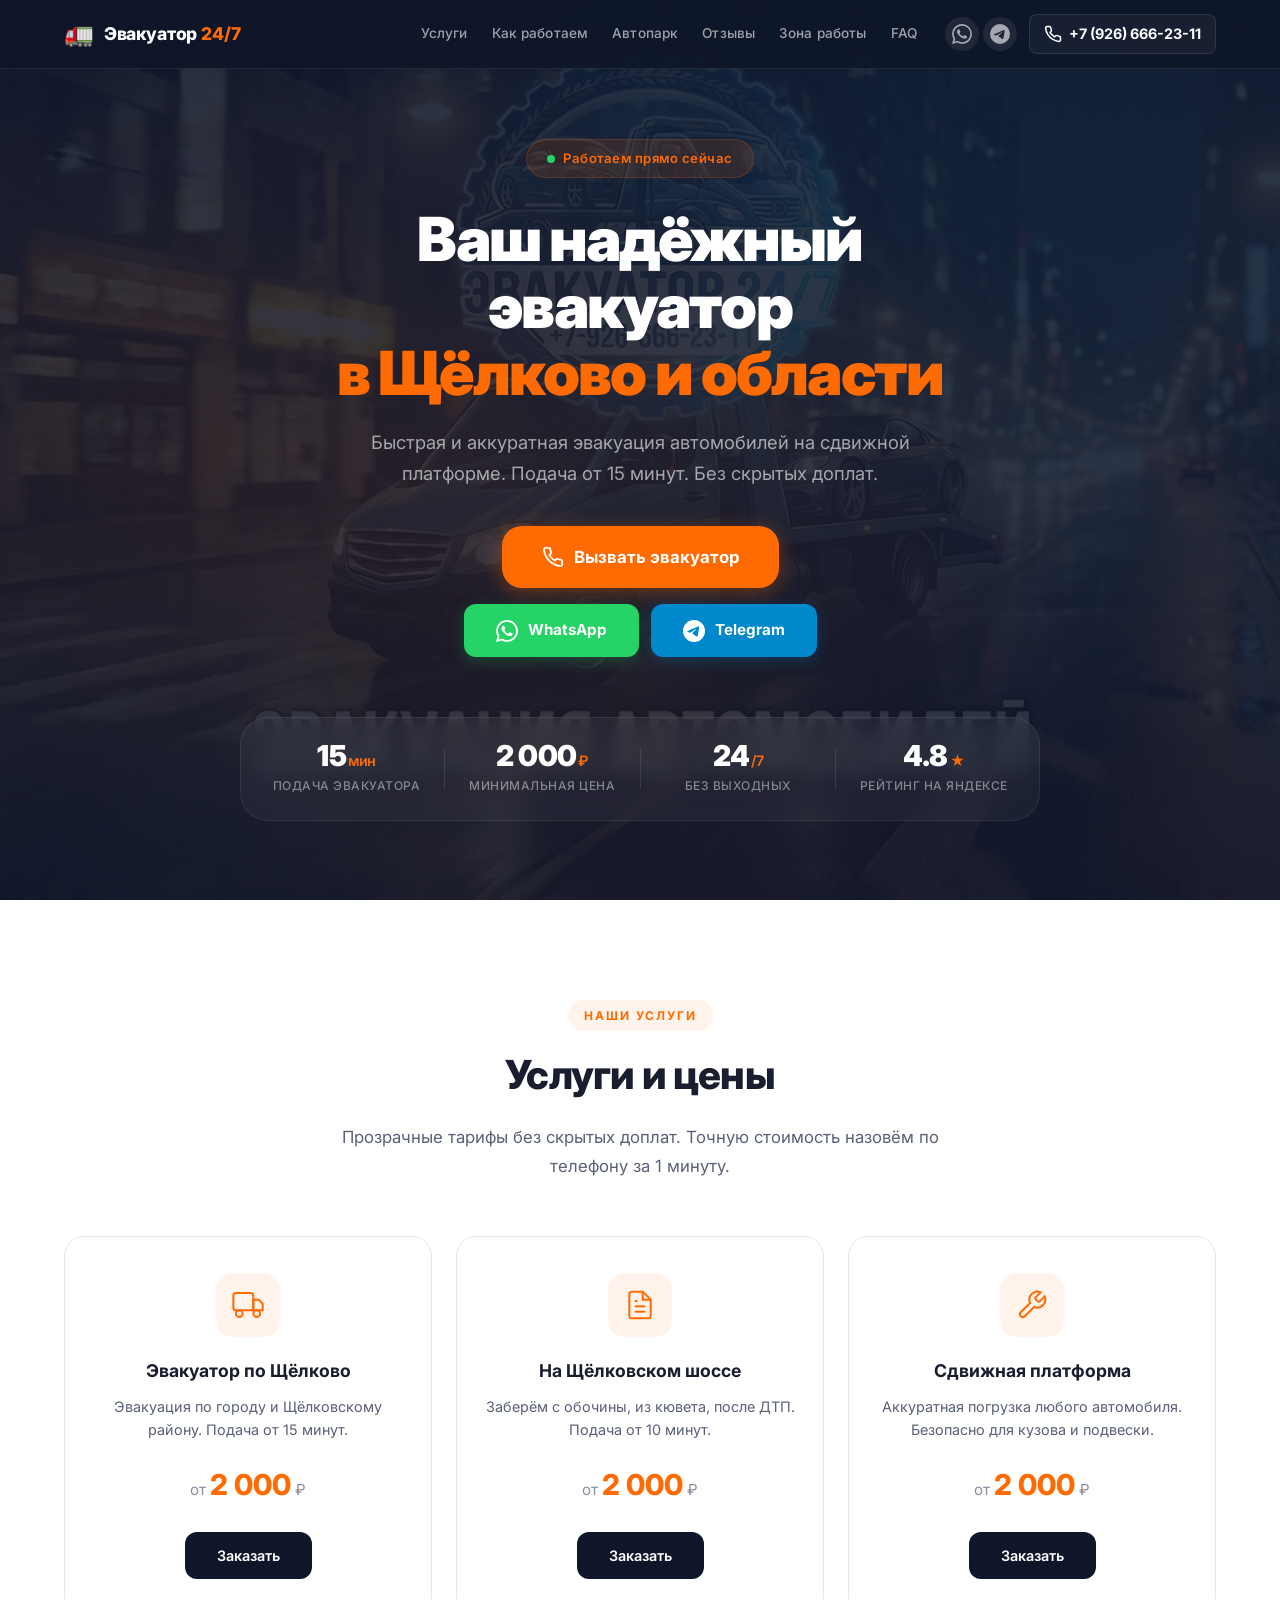
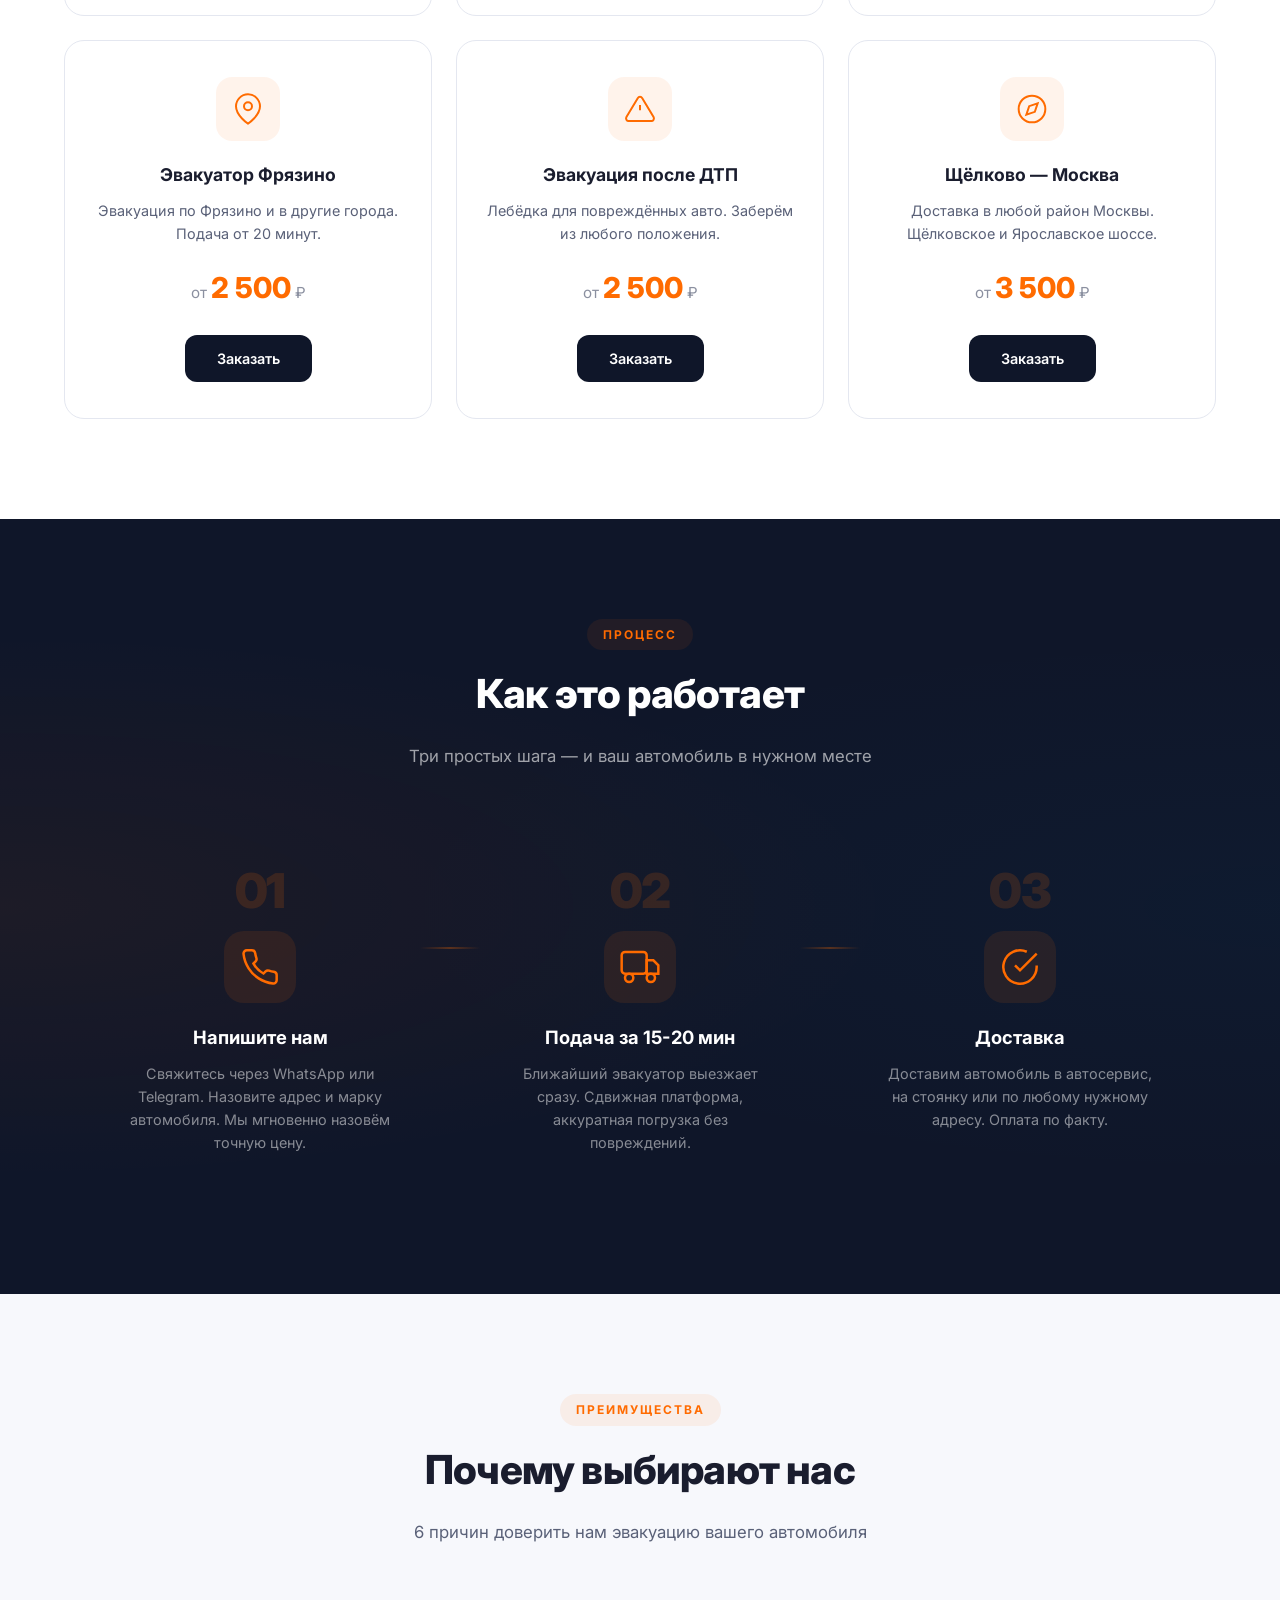
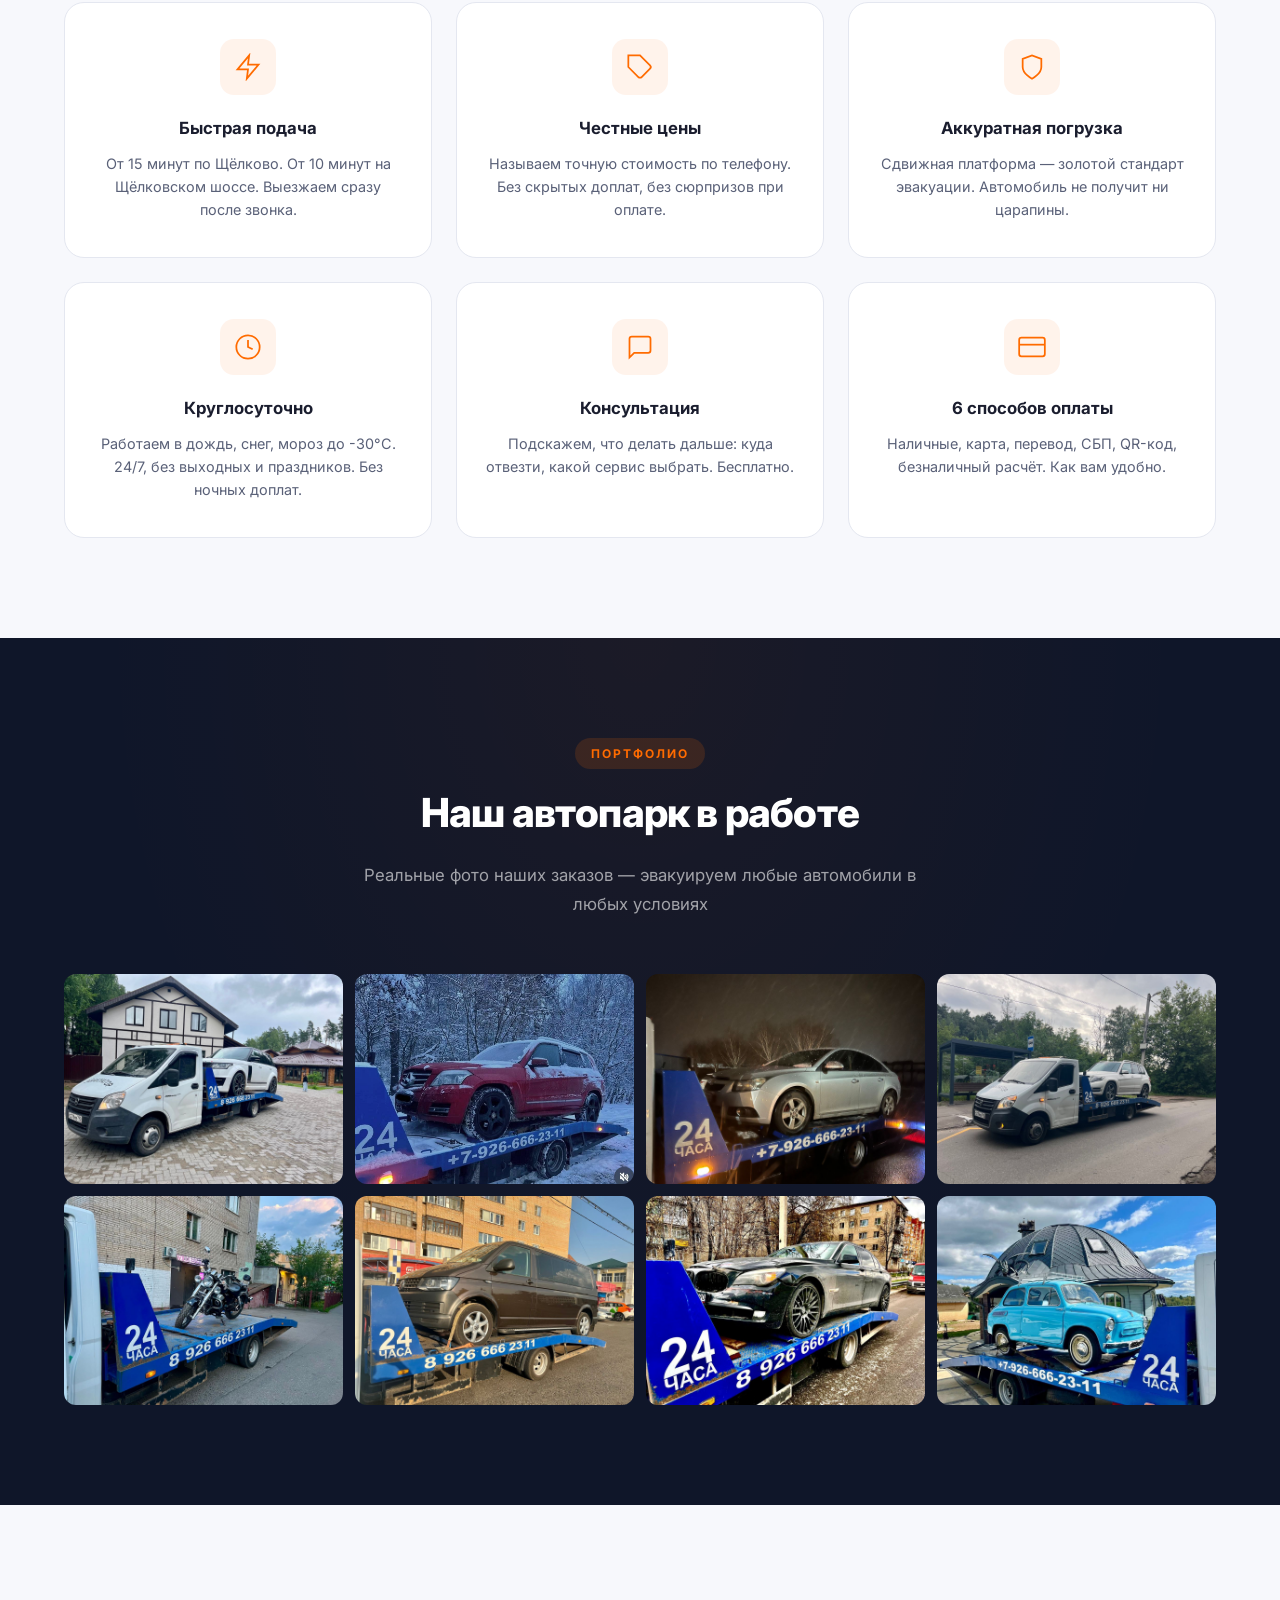
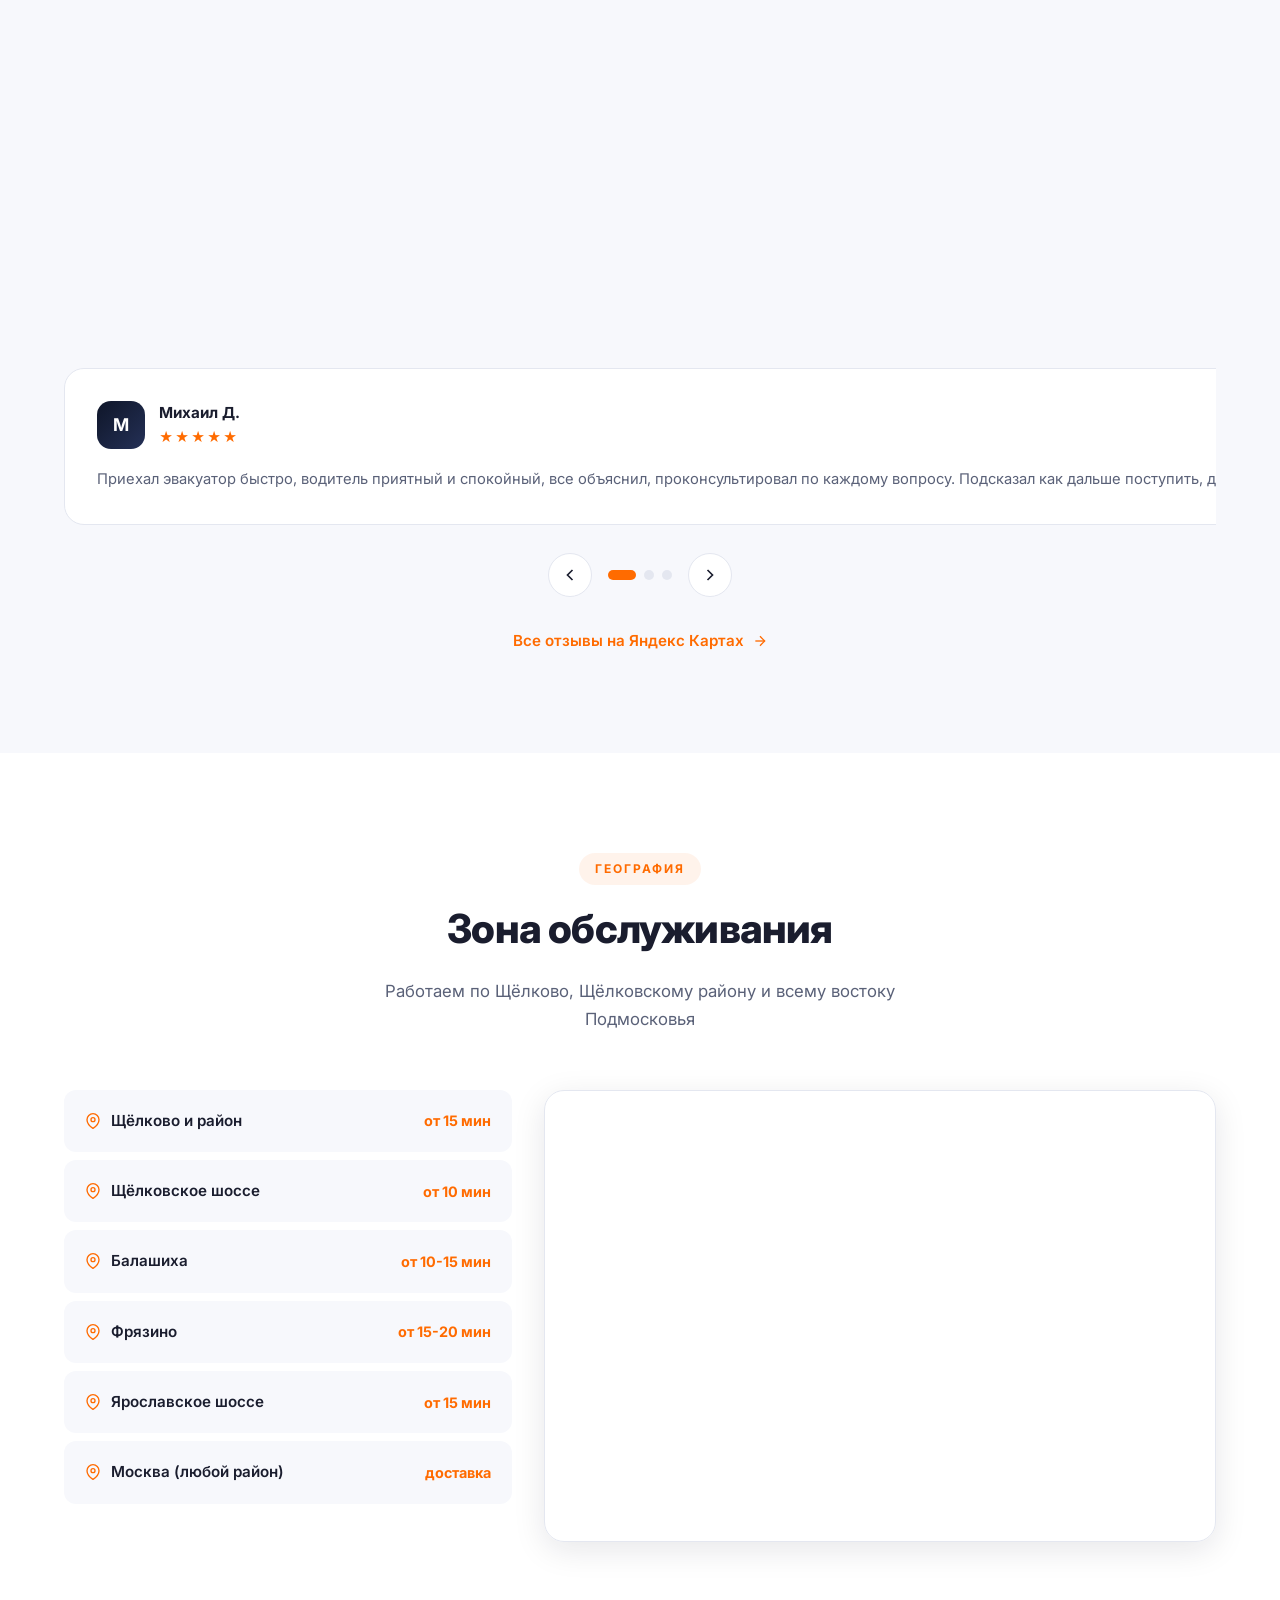
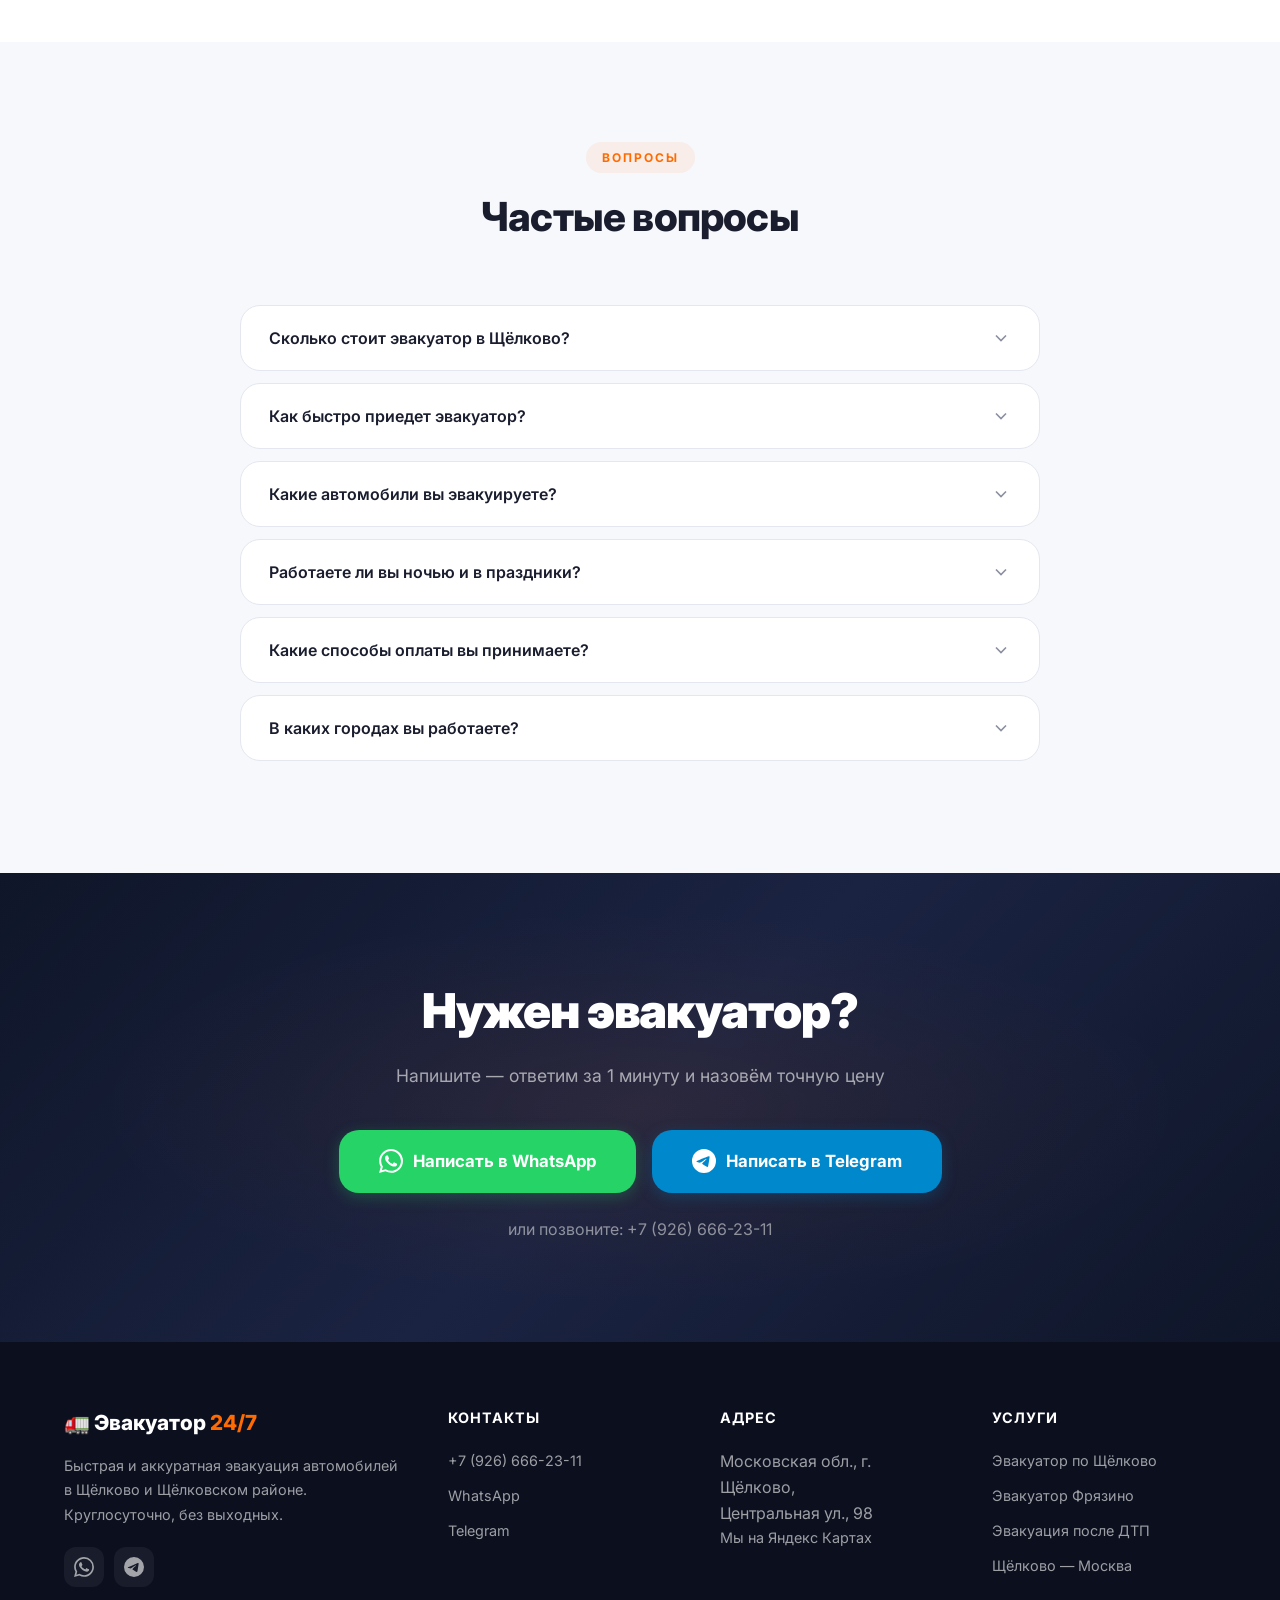
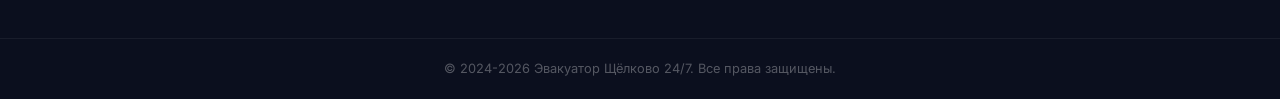
==== commit b38b596c: "Редизайн сайта в стиле AngelClub + полная адаптивность - Полный редизайн: тёмная премиальная тема, S" ====
--- a/docs/index.html
+++ b/docs/index.html
@@ -13,7 +13,7 @@
     <meta name="author" content="Эвакуатор Щёлково 24/7">
     <link rel="canonical" href="https://YOUR-DOMAIN.ru/">
 
-    <!-- Yandex Verification (замените на свой код) -->
+    <!-- Yandex Verification -->
     <meta name="yandex-verification" content="YOUR_YANDEX_VERIFICATION_CODE">
 
     <!-- Open Graph -->
@@ -34,9 +34,14 @@
     <!-- Favicon -->
     <link rel="icon" type="image/svg+xml" href="data:image/svg+xml,<svg xmlns='http://www.w3.org/2000/svg' viewBox='0 0 100 100'><text y='.9em' font-size='90'>🚛</text></svg>">
 
-    <!-- Preload critical resources -->
+    <!-- Preload -->
     <link rel="preload" href="css/style.css" as="style">
     <link rel="preload" href="img/video_thumb_02.jpg" as="image">
+
+    <!-- Google Fonts -->
+    <link rel="preconnect" href="https://fonts.googleapis.com">
+    <link rel="preconnect" href="https://fonts.gstatic.com" crossorigin>
+    <link href="https://fonts.googleapis.com/css2?family=Inter:wght@400;500;600;700;800;900&display=swap" rel="stylesheet">
 
     <!-- Styles -->
     <link rel="stylesheet" href="css/style.css">
@@ -188,16 +193,27 @@
 
             <nav class="header__nav" id="nav">
                 <a href="#services" class="header__link">Услуги</a>
+                <a href="#how-it-works" class="header__link">Как работаем</a>
                 <a href="#gallery" class="header__link">Автопарк</a>
                 <a href="#reviews" class="header__link">Отзывы</a>
                 <a href="#area" class="header__link">Зона работы</a>
                 <a href="#faq" class="header__link">FAQ</a>
             </nav>
 
-            <a href="tel:+79266662311" class="header__phone">
-                <svg width="18" height="18" viewBox="0 0 24 24" fill="none" stroke="currentColor" stroke-width="2"><path d="M22 16.92v3a2 2 0 01-2.18 2 19.79 19.79 0 01-8.63-3.07 19.5 19.5 0 01-6-6 19.79 19.79 0 01-3.07-8.67A2 2 0 014.11 2h3a2 2 0 012 1.72c.127.96.361 1.903.7 2.81a2 2 0 01-.45 2.11L8.09 9.91a16 16 0 006 6l1.27-1.27a2 2 0 012.11-.45c.907.339 1.85.573 2.81.7A2 2 0 0122 16.92z"/></svg>
-                +7 (926) 666-23-11
-            </a>
+            <div class="header__actions">
+                <div class="header__messengers">
+                    <a href="https://wa.me/79266662311?text=%D0%97%D0%B4%D1%80%D0%B0%D0%B2%D1%81%D1%82%D0%B2%D1%83%D0%B9%D1%82%D0%B5!%20%D0%9D%D1%83%D0%B6%D0%B5%D0%BD%20%D1%8D%D0%B2%D0%B0%D0%BA%D1%83%D0%B0%D1%82%D0%BE%D1%80." target="_blank" rel="noopener" class="header__messenger" aria-label="WhatsApp">
+                        <svg width="20" height="20" viewBox="0 0 24 24" fill="currentColor"><path d="M17.472 14.382c-.297-.149-1.758-.867-2.03-.967-.273-.099-.471-.148-.67.15-.197.297-.767.966-.94 1.164-.173.199-.347.223-.644.075-.297-.15-1.255-.463-2.39-1.475-.883-.788-1.48-1.761-1.653-2.059-.173-.297-.018-.458.13-.606.134-.133.298-.347.446-.52.149-.174.198-.298.298-.497.099-.198.05-.371-.025-.52-.075-.149-.669-1.612-.916-2.207-.242-.579-.487-.5-.669-.51-.173-.008-.371-.01-.57-.01-.198 0-.52.074-.792.372-.272.297-1.04 1.016-1.04 2.479 0 1.462 1.065 2.875 1.213 3.074.149.198 2.096 3.2 5.077 4.487.709.306 1.262.489 1.694.625.712.227 1.36.195 1.871.118.571-.085 1.758-.719 2.006-1.413.248-.694.248-1.289.173-1.413-.074-.124-.272-.198-.57-.347m-5.421 7.403h-.004a9.87 9.87 0 01-5.031-1.378l-.361-.214-3.741.982.998-3.648-.235-.374a9.86 9.86 0 01-1.51-5.26c.001-5.45 4.436-9.884 9.888-9.884 2.64 0 5.122 1.03 6.988 2.898a9.825 9.825 0 012.893 6.994c-.003 5.45-4.437 9.884-9.885 9.884m8.413-18.297A11.815 11.815 0 0012.05 0C5.495 0 .16 5.335.157 11.892c0 2.096.547 4.142 1.588 5.945L.057 24l6.305-1.654a11.882 11.882 0 005.683 1.448h.005c6.554 0 11.89-5.335 11.893-11.893a11.821 11.821 0 00-3.48-8.413z"/></svg>
+                    </a>
+                    <a href="https://t.me/+79266662311" target="_blank" rel="noopener" class="header__messenger" aria-label="Telegram">
+                        <svg width="20" height="20" viewBox="0 0 24 24" fill="currentColor"><path d="M11.944 0A12 12 0 000 12a12 12 0 0012 12 12 12 0 0012-12A12 12 0 0012 0zm4.962 7.224c.1-.002.321.023.465.14a.506.506 0 01.171.325c.016.093.036.306.02.472-.18 1.898-.962 6.502-1.36 8.627-.168.9-.499 1.201-.82 1.23-.696.065-1.225-.46-1.9-.902-1.056-.693-1.653-1.124-2.678-1.8-1.185-.78-.417-1.21.258-1.91.177-.184 3.247-2.977 3.307-3.23.007-.032.014-.15-.056-.212s-.174-.041-.249-.024c-.106.024-1.793 1.14-5.061 3.345-.479.33-.913.49-1.302.48-.428-.008-1.252-.241-1.865-.44-.752-.245-1.349-.374-1.297-.789.027-.216.325-.437.893-.663 3.498-1.524 5.83-2.529 6.998-3.014 3.332-1.386 4.025-1.627 4.476-1.635z"/></svg>
+                    </a>
+                </div>
+                <a href="tel:+79266662311" class="header__phone">
+                    <svg width="18" height="18" viewBox="0 0 24 24" fill="none" stroke="currentColor" stroke-width="2"><path d="M22 16.92v3a2 2 0 01-2.18 2 19.79 19.79 0 01-8.63-3.07 19.5 19.5 0 01-6-6 19.79 19.79 0 01-3.07-8.67A2 2 0 014.11 2h3a2 2 0 012 1.72c.127.96.361 1.903.7 2.81a2 2 0 01-.45 2.11L8.09 9.91a16 16 0 006 6l1.27-1.27a2 2 0 012.11-.45c.907.339 1.85.573 2.81.7A2 2 0 0122 16.92z"/></svg>
+                    +7 (926) 666-23-11
+                </a>
+            </div>
 
             <button class="header__burger" id="burger" aria-label="Меню">
                 <span></span><span></span><span></span>
@@ -208,50 +224,60 @@
     <main>
         <!-- ===== HERO ===== -->
         <section class="hero" id="hero">
-            <div class="hero__overlay"></div>
+            <div class="hero__bg"></div>
+            <div class="hero__particles" id="particles"></div>
             <div class="container hero__inner">
-                <div class="hero__badge animate-fade-in">Круглосуточно, без выходных</div>
-                <h1 class="hero__title animate-fade-in-up">
-                    Эвакуатор в Щёлково<br>
-                    <span class="accent">подача от 15 минут</span>
-                </h1>
-                <p class="hero__subtitle animate-fade-in-up delay-1">
-                    Быстрая и аккуратная эвакуация автомобилей. Сдвижная платформа, лебёдка.
-                    Без скрытых доплат.
-                </p>
-
-                <div class="hero__price animate-fade-in-up delay-2">
-                    от <span class="hero__price-value">2 000</span> ₽
-                </div>
-
-                <div class="hero__buttons animate-fade-in-up delay-2">
-                    <a href="https://wa.me/79266662311?text=%D0%97%D0%B4%D1%80%D0%B0%D0%B2%D1%81%D1%82%D0%B2%D1%83%D0%B9%D1%82%D0%B5!%20%D0%9D%D1%83%D0%B6%D0%B5%D0%BD%20%D1%8D%D0%B2%D0%B0%D0%BA%D1%83%D0%B0%D1%82%D0%BE%D1%80." target="_blank" rel="noopener" class="btn btn--whatsapp">
-                        <svg width="24" height="24" viewBox="0 0 24 24" fill="currentColor"><path d="M17.472 14.382c-.297-.149-1.758-.867-2.03-.967-.273-.099-.471-.148-.67.15-.197.297-.767.966-.94 1.164-.173.199-.347.223-.644.075-.297-.15-1.255-.463-2.39-1.475-.883-.788-1.48-1.761-1.653-2.059-.173-.297-.018-.458.13-.606.134-.133.298-.347.446-.52.149-.174.198-.298.298-.497.099-.198.05-.371-.025-.52-.075-.149-.669-1.612-.916-2.207-.242-.579-.487-.5-.669-.51-.173-.008-.371-.01-.57-.01-.198 0-.52.074-.792.372-.272.297-1.04 1.016-1.04 2.479 0 1.462 1.065 2.875 1.213 3.074.149.198 2.096 3.2 5.077 4.487.709.306 1.262.489 1.694.625.712.227 1.36.195 1.871.118.571-.085 1.758-.719 2.006-1.413.248-.694.248-1.289.173-1.413-.074-.124-.272-.198-.57-.347m-5.421 7.403h-.004a9.87 9.87 0 01-5.031-1.378l-.361-.214-3.741.982.998-3.648-.235-.374a9.86 9.86 0 01-1.51-5.26c.001-5.45 4.436-9.884 9.888-9.884 2.64 0 5.122 1.03 6.988 2.898a9.825 9.825 0 012.893 6.994c-.003 5.45-4.437 9.884-9.885 9.884m8.413-18.297A11.815 11.815 0 0012.05 0C5.495 0 .16 5.335.157 11.892c0 2.096.547 4.142 1.588 5.945L.057 24l6.305-1.654a11.882 11.882 0 005.683 1.448h.005c6.554 0 11.89-5.335 11.893-11.893a11.821 11.821 0 00-3.48-8.413z"/></svg>
-                        WhatsApp
-                    </a>
-                    <a href="https://t.me/+79266662311" target="_blank" rel="noopener" class="btn btn--telegram">
-                        <svg width="24" height="24" viewBox="0 0 24 24" fill="currentColor"><path d="M11.944 0A12 12 0 000 12a12 12 0 0012 12 12 12 0 0012-12A12 12 0 0012 0zm4.962 7.224c.1-.002.321.023.465.14a.506.506 0 01.171.325c.016.093.036.306.02.472-.18 1.898-.962 6.502-1.36 8.627-.168.9-.499 1.201-.82 1.23-.696.065-1.225-.46-1.9-.902-1.056-.693-1.653-1.124-2.678-1.8-1.185-.78-.417-1.21.258-1.91.177-.184 3.247-2.977 3.307-3.23.007-.032.014-.15-.056-.212s-.174-.041-.249-.024c-.106.024-1.793 1.14-5.061 3.345-.479.33-.913.49-1.302.48-.428-.008-1.252-.241-1.865-.44-.752-.245-1.349-.374-1.297-.789.027-.216.325-.437.893-.663 3.498-1.524 5.83-2.529 6.998-3.014 3.332-1.386 4.025-1.627 4.476-1.635z"/></svg>
-                        Telegram
-                    </a>
-                </div>
-
-                <a href="tel:+79266662311" class="hero__phone animate-fade-in-up delay-3">
-                    <svg width="20" height="20" viewBox="0 0 24 24" fill="none" stroke="currentColor" stroke-width="2"><path d="M22 16.92v3a2 2 0 01-2.18 2 19.79 19.79 0 01-8.63-3.07 19.5 19.5 0 01-6-6 19.79 19.79 0 01-3.07-8.67A2 2 0 014.11 2h3a2 2 0 012 1.72c.127.96.361 1.903.7 2.81a2 2 0 01-.45 2.11L8.09 9.91a16 16 0 006 6l1.27-1.27a2 2 0 012.11-.45c.907.339 1.85.573 2.81.7A2 2 0 0122 16.92z"/></svg>
-                    +7 (926) 666-23-11
-                </a>
-
-                <div class="hero__trust animate-fade-in-up delay-3">
-                    <div class="hero__trust-item">
-                        <strong>24/7</strong>
-                        <span>Без выходных</span>
-                    </div>
-                    <div class="hero__trust-item">
-                        <strong>4.8 ★</strong>
-                        <span>Рейтинг</span>
-                    </div>
-                    <div class="hero__trust-item">
-                        <strong>6</strong>
-                        <span>Способов оплаты</span>
+                <div class="hero__content">
+                    <div class="hero__badge animate-fade-in">
+                        <span class="hero__badge-dot"></span>
+                        Работаем прямо сейчас
+                    </div>
+                    <h1 class="hero__title animate-fade-in-up">
+                        Ваш надёжный эвакуатор<br>
+                        <span class="accent">в Щёлково и области</span>
+                    </h1>
+                    <p class="hero__subtitle animate-fade-in-up delay-1">
+                        Быстрая и аккуратная эвакуация автомобилей на сдвижной платформе.
+                        Подача от 15 минут. Без скрытых доплат.
+                    </p>
+
+                    <div class="hero__cta-group animate-fade-in-up delay-2">
+                        <a href="tel:+79266662311" class="btn btn--accent btn--lg">
+                            <svg width="22" height="22" viewBox="0 0 24 24" fill="none" stroke="currentColor" stroke-width="2"><path d="M22 16.92v3a2 2 0 01-2.18 2 19.79 19.79 0 01-8.63-3.07 19.5 19.5 0 01-6-6 19.79 19.79 0 01-3.07-8.67A2 2 0 014.11 2h3a2 2 0 012 1.72c.127.96.361 1.903.7 2.81a2 2 0 01-.45 2.11L8.09 9.91a16 16 0 006 6l1.27-1.27a2 2 0 012.11-.45c.907.339 1.85.573 2.81.7A2 2 0 0122 16.92z"/></svg>
+                            Вызвать эвакуатор
+                        </a>
+                        <div class="hero__messengers">
+                            <a href="https://wa.me/79266662311?text=%D0%97%D0%B4%D1%80%D0%B0%D0%B2%D1%81%D1%82%D0%B2%D1%83%D0%B9%D1%82%D0%B5!%20%D0%9D%D1%83%D0%B6%D0%B5%D0%BD%20%D1%8D%D0%B2%D0%B0%D0%BA%D1%83%D0%B0%D1%82%D0%BE%D1%80." target="_blank" rel="noopener" class="btn btn--whatsapp">
+                                <svg width="22" height="22" viewBox="0 0 24 24" fill="currentColor"><path d="M17.472 14.382c-.297-.149-1.758-.867-2.03-.967-.273-.099-.471-.148-.67.15-.197.297-.767.966-.94 1.164-.173.199-.347.223-.644.075-.297-.15-1.255-.463-2.39-1.475-.883-.788-1.48-1.761-1.653-2.059-.173-.297-.018-.458.13-.606.134-.133.298-.347.446-.52.149-.174.198-.298.298-.497.099-.198.05-.371-.025-.52-.075-.149-.669-1.612-.916-2.207-.242-.579-.487-.5-.669-.51-.173-.008-.371-.01-.57-.01-.198 0-.52.074-.792.372-.272.297-1.04 1.016-1.04 2.479 0 1.462 1.065 2.875 1.213 3.074.149.198 2.096 3.2 5.077 4.487.709.306 1.262.489 1.694.625.712.227 1.36.195 1.871.118.571-.085 1.758-.719 2.006-1.413.248-.694.248-1.289.173-1.413-.074-.124-.272-.198-.57-.347m-5.421 7.403h-.004a9.87 9.87 0 01-5.031-1.378l-.361-.214-3.741.982.998-3.648-.235-.374a9.86 9.86 0 01-1.51-5.26c.001-5.45 4.436-9.884 9.888-9.884 2.64 0 5.122 1.03 6.988 2.898a9.825 9.825 0 012.893 6.994c-.003 5.45-4.437 9.884-9.885 9.884m8.413-18.297A11.815 11.815 0 0012.05 0C5.495 0 .16 5.335.157 11.892c0 2.096.547 4.142 1.588 5.945L.057 24l6.305-1.654a11.882 11.882 0 005.683 1.448h.005c6.554 0 11.89-5.335 11.893-11.893a11.821 11.821 0 00-3.48-8.413z"/></svg>
+                                WhatsApp
+                            </a>
+                            <a href="https://t.me/+79266662311" target="_blank" rel="noopener" class="btn btn--telegram">
+                                <svg width="22" height="22" viewBox="0 0 24 24" fill="currentColor"><path d="M11.944 0A12 12 0 000 12a12 12 0 0012 12 12 12 0 0012-12A12 12 0 0012 0zm4.962 7.224c.1-.002.321.023.465.14a.506.506 0 01.171.325c.016.093.036.306.02.472-.18 1.898-.962 6.502-1.36 8.627-.168.9-.499 1.201-.82 1.23-.696.065-1.225-.46-1.9-.902-1.056-.693-1.653-1.124-2.678-1.8-1.185-.78-.417-1.21.258-1.91.177-.184 3.247-2.977 3.307-3.23.007-.032.014-.15-.056-.212s-.174-.041-.249-.024c-.106.024-1.793 1.14-5.061 3.345-.479.33-.913.49-1.302.48-.428-.008-1.252-.241-1.865-.44-.752-.245-1.349-.374-1.297-.789.027-.216.325-.437.893-.663 3.498-1.524 5.83-2.529 6.998-3.014 3.332-1.386 4.025-1.627 4.476-1.635z"/></svg>
+                                Telegram
+                            </a>
+                        </div>
+                    </div>
+                </div>
+
+                <div class="hero__stats animate-fade-in-up delay-3">
+                    <div class="hero__stat">
+                        <div class="hero__stat-value">15<span>мин</span></div>
+                        <div class="hero__stat-label">Подача эвакуатора</div>
+                    </div>
+                    <div class="hero__stat-divider"></div>
+                    <div class="hero__stat">
+                        <div class="hero__stat-value">2 000<span>₽</span></div>
+                        <div class="hero__stat-label">Минимальная цена</div>
+                    </div>
+                    <div class="hero__stat-divider"></div>
+                    <div class="hero__stat">
+                        <div class="hero__stat-value">24<span>/7</span></div>
+                        <div class="hero__stat-label">Без выходных</div>
+                    </div>
+                    <div class="hero__stat-divider"></div>
+                    <div class="hero__stat">
+                        <div class="hero__stat-value">4.8<span>★</span></div>
+                        <div class="hero__stat-label">Рейтинг на Яндексе</div>
                     </div>
                 </div>
             </div>
@@ -260,12 +286,17 @@
         <!-- ===== SERVICES ===== -->
         <section class="services" id="services">
             <div class="container">
-                <h2 class="section-title reveal">Услуги и цены</h2>
-                <p class="section-subtitle reveal">Прозрачные тарифы без скрытых доплат. Точную стоимость назовём по телефону за 1 минуту.</p>
+                <div class="section-header reveal">
+                    <span class="section-label">Наши услуги</span>
+                    <h2 class="section-title">Услуги и цены</h2>
+                    <p class="section-subtitle">Прозрачные тарифы без скрытых доплат. Точную стоимость назовём по телефону за 1 минуту.</p>
+                </div>
 
                 <div class="services__grid">
                     <div class="service-card reveal">
-                        <div class="service-card__icon">🏙️</div>
+                        <div class="service-card__icon-wrap">
+                            <svg width="32" height="32" viewBox="0 0 24 24" fill="none" stroke="currentColor" stroke-width="1.5"><rect x="1" y="3" width="15" height="13" rx="2"/><polygon points="16 8 20 8 23 11 23 16 16 16 16 8"/><circle cx="5.5" cy="18.5" r="2.5"/><circle cx="18.5" cy="18.5" r="2.5"/></svg>
+                        </div>
                         <h3 class="service-card__title">Эвакуатор по Щёлково</h3>
                         <p class="service-card__desc">Эвакуация по городу и Щёлковскому району. Подача от 15 минут.</p>
                         <div class="service-card__price">от <span>2 000</span> ₽</div>
@@ -273,7 +304,9 @@
                     </div>
 
                     <div class="service-card reveal">
-                        <div class="service-card__icon">🛣️</div>
+                        <div class="service-card__icon-wrap">
+                            <svg width="32" height="32" viewBox="0 0 24 24" fill="none" stroke="currentColor" stroke-width="1.5"><path d="M14 2H6a2 2 0 00-2 2v16a2 2 0 002 2h12a2 2 0 002-2V8z"/><polyline points="14 2 14 8 20 8"/><line x1="16" y1="13" x2="8" y2="13"/><line x1="16" y1="17" x2="8" y2="17"/><polyline points="10 9 9 9 8 9"/></svg>
+                        </div>
                         <h3 class="service-card__title">На Щёлковском шоссе</h3>
                         <p class="service-card__desc">Заберём с обочины, из кювета, после ДТП. Подача от 10 минут.</p>
                         <div class="service-card__price">от <span>2 000</span> ₽</div>
@@ -281,7 +314,9 @@
                     </div>
 
                     <div class="service-card reveal">
-                        <div class="service-card__icon">🔧</div>
+                        <div class="service-card__icon-wrap">
+                            <svg width="32" height="32" viewBox="0 0 24 24" fill="none" stroke="currentColor" stroke-width="1.5"><path d="M14.7 6.3a1 1 0 000 1.4l1.6 1.6a1 1 0 001.4 0l3.77-3.77a6 6 0 01-7.94 7.94l-6.91 6.91a2.12 2.12 0 01-3-3l6.91-6.91a6 6 0 017.94-7.94l-3.76 3.76z"/></svg>
+                        </div>
                         <h3 class="service-card__title">Сдвижная платформа</h3>
                         <p class="service-card__desc">Аккуратная погрузка любого автомобиля. Безопасно для кузова и подвески.</p>
                         <div class="service-card__price">от <span>2 000</span> ₽</div>
@@ -289,7 +324,9 @@
                     </div>
 
                     <div class="service-card reveal">
-                        <div class="service-card__icon">📍</div>
+                        <div class="service-card__icon-wrap">
+                            <svg width="32" height="32" viewBox="0 0 24 24" fill="none" stroke="currentColor" stroke-width="1.5"><path d="M21 10c0 7-9 13-9 13s-9-6-9-13a9 9 0 0118 0z"/><circle cx="12" cy="10" r="3"/></svg>
+                        </div>
                         <h3 class="service-card__title">Эвакуатор Фрязино</h3>
                         <p class="service-card__desc">Эвакуация по Фрязино и в другие города. Подача от 20 минут.</p>
                         <div class="service-card__price">от <span>2 500</span> ₽</div>
@@ -297,7 +334,9 @@
                     </div>
 
                     <div class="service-card reveal">
-                        <div class="service-card__icon">⚠️</div>
+                        <div class="service-card__icon-wrap">
+                            <svg width="32" height="32" viewBox="0 0 24 24" fill="none" stroke="currentColor" stroke-width="1.5"><path d="M10.29 3.86L1.82 18a2 2 0 001.71 3h16.94a2 2 0 001.71-3L13.71 3.86a2 2 0 00-3.42 0z"/><line x1="12" y1="9" x2="12" y2="13"/><line x1="12" y1="17" x2="12.01" y2="17"/></svg>
+                        </div>
                         <h3 class="service-card__title">Эвакуация после ДТП</h3>
                         <p class="service-card__desc">Лебёдка для повреждённых авто. Заберём из любого положения.</p>
                         <div class="service-card__price">от <span>2 500</span> ₽</div>
@@ -305,7 +344,9 @@
                     </div>
 
                     <div class="service-card reveal">
-                        <div class="service-card__icon">🏁</div>
+                        <div class="service-card__icon-wrap">
+                            <svg width="32" height="32" viewBox="0 0 24 24" fill="none" stroke="currentColor" stroke-width="1.5"><circle cx="12" cy="12" r="10"/><polygon points="16.24 7.76 14.12 14.12 7.76 16.24 9.88 9.88 16.24 7.76"/></svg>
+                        </div>
                         <h3 class="service-card__title">Щёлково — Москва</h3>
                         <p class="service-card__desc">Доставка в любой район Москвы. Щёлковское и Ярославское шоссе.</p>
                         <div class="service-card__price">от <span>3 500</span> ₽</div>
@@ -318,29 +359,94 @@
         <!-- ===== HOW IT WORKS ===== -->
         <section class="how" id="how-it-works">
             <div class="container">
-                <h2 class="section-title reveal">Как это работает</h2>
-                <p class="section-subtitle reveal">Три простых шага — и ваш автомобиль в нужном месте</p>
+                <div class="section-header reveal">
+                    <span class="section-label">Процесс</span>
+                    <h2 class="section-title section-title--light">Как это работает</h2>
+                    <p class="section-subtitle section-subtitle--light">Три простых шага — и ваш автомобиль в нужном месте</p>
+                </div>
 
                 <div class="how__steps">
                     <div class="how__step reveal">
-                        <div class="how__step-num">1</div>
-                        <div class="how__step-icon">📞</div>
+                        <div class="how__step-num">01</div>
+                        <div class="how__step-icon">
+                            <svg width="40" height="40" viewBox="0 0 24 24" fill="none" stroke="currentColor" stroke-width="1.5"><path d="M22 16.92v3a2 2 0 01-2.18 2 19.79 19.79 0 01-8.63-3.07 19.5 19.5 0 01-6-6 19.79 19.79 0 01-3.07-8.67A2 2 0 014.11 2h3a2 2 0 012 1.72c.127.96.361 1.903.7 2.81a2 2 0 01-.45 2.11L8.09 9.91a16 16 0 006 6l1.27-1.27a2 2 0 012.11-.45c.907.339 1.85.573 2.81.7A2 2 0 0122 16.92z"/></svg>
+                        </div>
                         <h3>Напишите нам</h3>
                         <p>Свяжитесь через WhatsApp или Telegram. Назовите адрес и марку автомобиля. Мы мгновенно назовём точную цену.</p>
                     </div>
-                    <div class="how__step-arrow reveal">→</div>
+                    <div class="how__step-connector reveal"></div>
                     <div class="how__step reveal">
-                        <div class="how__step-num">2</div>
-                        <div class="how__step-icon">🚛</div>
-                        <h3>Подача за 15–20 мин</h3>
+                        <div class="how__step-num">02</div>
+                        <div class="how__step-icon">
+                            <svg width="40" height="40" viewBox="0 0 24 24" fill="none" stroke="currentColor" stroke-width="1.5"><rect x="1" y="3" width="15" height="13" rx="2"/><polygon points="16 8 20 8 23 11 23 16 16 16 16 8"/><circle cx="5.5" cy="18.5" r="2.5"/><circle cx="18.5" cy="18.5" r="2.5"/></svg>
+                        </div>
+                        <h3>Подача за 15-20 мин</h3>
                         <p>Ближайший эвакуатор выезжает сразу. Сдвижная платформа, аккуратная погрузка без повреждений.</p>
                     </div>
-                    <div class="how__step-arrow reveal">→</div>
+                    <div class="how__step-connector reveal"></div>
                     <div class="how__step reveal">
-                        <div class="how__step-num">3</div>
-                        <div class="how__step-icon">✅</div>
+                        <div class="how__step-num">03</div>
+                        <div class="how__step-icon">
+                            <svg width="40" height="40" viewBox="0 0 24 24" fill="none" stroke="currentColor" stroke-width="1.5"><path d="M22 11.08V12a10 10 0 11-5.93-9.14"/><polyline points="22 4 12 14.01 9 11.01"/></svg>
+                        </div>
                         <h3>Доставка</h3>
                         <p>Доставим автомобиль в автосервис, на стоянку или по любому нужному адресу. Оплата по факту.</p>
+                    </div>
+                </div>
+            </div>
+        </section>
+
+        <!-- ===== WHY US (6 reasons) ===== -->
+        <section class="reasons" id="reasons">
+            <div class="container">
+                <div class="section-header reveal">
+                    <span class="section-label">Преимущества</span>
+                    <h2 class="section-title">Почему выбирают нас</h2>
+                    <p class="section-subtitle">6 причин доверить нам эвакуацию вашего автомобиля</p>
+                </div>
+
+                <div class="reasons__grid">
+                    <div class="reason-card reveal">
+                        <div class="reason-card__icon">
+                            <svg width="28" height="28" viewBox="0 0 24 24" fill="none" stroke="currentColor" stroke-width="1.5"><polygon points="13 2 3 14 12 14 11 22 21 10 12 10 13 2"/></svg>
+                        </div>
+                        <h3>Быстрая подача</h3>
+                        <p>От 15 минут по Щёлково. От 10 минут на Щёлковском шоссе. Выезжаем сразу после звонка.</p>
+                    </div>
+                    <div class="reason-card reveal">
+                        <div class="reason-card__icon">
+                            <svg width="28" height="28" viewBox="0 0 24 24" fill="none" stroke="currentColor" stroke-width="1.5"><path d="M20.59 13.41l-7.17 7.17a2 2 0 01-2.83 0L2 12V2h10l8.59 8.59a2 2 0 010 2.82z"/><line x1="7" y1="7" x2="7.01" y2="7"/></svg>
+                        </div>
+                        <h3>Честные цены</h3>
+                        <p>Называем точную стоимость по телефону. Без скрытых доплат, без сюрпризов при оплате.</p>
+                    </div>
+                    <div class="reason-card reveal">
+                        <div class="reason-card__icon">
+                            <svg width="28" height="28" viewBox="0 0 24 24" fill="none" stroke="currentColor" stroke-width="1.5"><path d="M12 22s8-4 8-10V5l-8-3-8 3v7c0 6 8 10 8 10z"/></svg>
+                        </div>
+                        <h3>Аккуратная погрузка</h3>
+                        <p>Сдвижная платформа — золотой стандарт эвакуации. Автомобиль не получит ни царапины.</p>
+                    </div>
+                    <div class="reason-card reveal">
+                        <div class="reason-card__icon">
+                            <svg width="28" height="28" viewBox="0 0 24 24" fill="none" stroke="currentColor" stroke-width="1.5"><circle cx="12" cy="12" r="10"/><polyline points="12 6 12 12 16 14"/></svg>
+                        </div>
+                        <h3>Круглосуточно</h3>
+                        <p>Работаем в дождь, снег, мороз до -30°C. 24/7, без выходных и праздников. Без ночных доплат.</p>
+                    </div>
+                    <div class="reason-card reveal">
+                        <div class="reason-card__icon">
+                            <svg width="28" height="28" viewBox="0 0 24 24" fill="none" stroke="currentColor" stroke-width="1.5"><path d="M21 15a2 2 0 01-2 2H7l-4 4V5a2 2 0 012-2h14a2 2 0 012 2z"/></svg>
+                        </div>
+                        <h3>Консультация</h3>
+                        <p>Подскажем, что делать дальше: куда отвезти, какой сервис выбрать. Бесплатно.</p>
+                    </div>
+                    <div class="reason-card reveal">
+                        <div class="reason-card__icon">
+                            <svg width="28" height="28" viewBox="0 0 24 24" fill="none" stroke="currentColor" stroke-width="1.5"><rect x="1" y="4" width="22" height="16" rx="2" ry="2"/><line x1="1" y1="10" x2="23" y2="10"/></svg>
+                        </div>
+                        <h3>6 способов оплаты</h3>
+                        <p>Наличные, карта, перевод, СБП, QR-код, безналичный расчёт. Как вам удобно.</p>
                     </div>
                 </div>
             </div>
@@ -349,8 +455,11 @@
         <!-- ===== GALLERY ===== -->
         <section class="gallery" id="gallery">
             <div class="container">
-                <h2 class="section-title section-title--light reveal">Наш автопарк в работе</h2>
-                <p class="section-subtitle section-subtitle--light reveal">Реальные фото наших заказов — эвакуируем любые автомобили в любых условиях</p>
+                <div class="section-header reveal">
+                    <span class="section-label section-label--light">Портфолио</span>
+                    <h2 class="section-title section-title--light">Наш автопарк в работе</h2>
+                    <p class="section-subtitle section-subtitle--light">Реальные фото наших заказов — эвакуируем любые автомобили в любых условиях</p>
+                </div>
 
                 <div class="gallery__grid">
                     <div class="gallery__item reveal">
@@ -384,144 +493,146 @@
         <!-- ===== REVIEWS ===== -->
         <section class="reviews" id="reviews">
             <div class="container">
-                <h2 class="section-title reveal">Отзывы клиентов</h2>
-                <div class="reviews__rating reveal">
-                    <div class="reviews__stars">★★★★★</div>
-                    <div class="reviews__score">4.8 <span>/ 5.0</span></div>
-                    <div class="reviews__count">на основе 17 отзывов на Яндекс Картах</div>
-                </div>
-
-                <div class="reviews__grid">
-                    <div class="review-card reveal">
-                        <div class="review-card__header">
-                            <div class="review-card__avatar">М</div>
-                            <div>
-                                <div class="review-card__name">Михаил Д.</div>
-                                <div class="review-card__stars">★★★★★</div>
-                            </div>
-                        </div>
-                        <p class="review-card__text">Приехал эвакуатор быстро, водитель приятный и спокойный, все объяснил, проконсультировал по каждому вопросу. Подсказал как дальше поступить, дал много полезных советов. Я в восторге, спасибо!</p>
-                    </div>
-
-                    <div class="review-card reveal">
-                        <div class="review-card__header">
-                            <div class="review-card__avatar">А</div>
-                            <div>
-                                <div class="review-card__name">Андрей Волков</div>
-                                <div class="review-card__stars">★★★★★</div>
-                            </div>
-                        </div>
-                        <p class="review-card__text">Очень оперативно — в течении 5 минут прибыл на место. В условиях –20°C не пришлось долго ждать. За три минуты загрузил и доставил на место. Рекомендую!</p>
-                    </div>
-
-                    <div class="review-card reveal">
-                        <div class="review-card__header">
-                            <div class="review-card__avatar">Е</div>
-                            <div>
-                                <div class="review-card__name">Елена Кузнецова</div>
-                                <div class="review-card__stars">★★★★★</div>
-                            </div>
-                        </div>
-                        <p class="review-card__text">Договорились, оперативно. Эвакуатор подъехал вовремя. Доставили машину в сервис без проблем. Никаких дополнительных доплат не было. Условиями доволен. Советую.</p>
-                    </div>
-
-                    <div class="review-card reveal">
-                        <div class="review-card__header">
-                            <div class="review-card__avatar">Д</div>
-                            <div>
-                                <div class="review-card__name">Дмитрий Соколов</div>
-                                <div class="review-card__stars">★★★★★</div>
-                            </div>
-                        </div>
-                        <p class="review-card__text">Доступные цены на эвакуатор. Прозрачные тарифы без скрытых доплат. Быстро приехали, аккуратно погрузили и доставили. Обращайтесь — не пожалеете!</p>
+                <div class="section-header reveal">
+                    <span class="section-label">Отзывы</span>
+                    <h2 class="section-title">Что говорят клиенты</h2>
+                </div>
+
+                <div class="reviews__platforms reveal">
+                    <a href="https://yandex.ru/maps/org/117586873400/reviews/" target="_blank" rel="noopener" class="reviews__platform">
+                        <div class="reviews__platform-name">Яндекс Карты</div>
+                        <div class="reviews__platform-rating">
+                            <span class="reviews__platform-score">4.8</span>
+                            <div class="reviews__platform-stars">★★★★★</div>
+                        </div>
+                        <div class="reviews__platform-count">17 отзывов</div>
+                    </a>
+                </div>
+
+                <div class="reviews__carousel" id="reviewsCarousel">
+                    <div class="reviews__track" id="reviewsTrack">
+                        <div class="review-card">
+                            <div class="review-card__header">
+                                <div class="review-card__avatar">М</div>
+                                <div>
+                                    <div class="review-card__name">Михаил Д.</div>
+                                    <div class="review-card__stars">★★★★★</div>
+                                </div>
+                            </div>
+                            <p class="review-card__text">Приехал эвакуатор быстро, водитель приятный и спокойный, все объяснил, проконсультировал по каждому вопросу. Подсказал как дальше поступить, дал много полезных советов. Я в восторге, спасибо!</p>
+                        </div>
+
+                        <div class="review-card">
+                            <div class="review-card__header">
+                                <div class="review-card__avatar">А</div>
+                                <div>
+                                    <div class="review-card__name">Андрей Волков</div>
+                                    <div class="review-card__stars">★★★★★</div>
+                                </div>
+                            </div>
+                            <p class="review-card__text">Очень оперативно — в течении 5 минут прибыл на место. В условиях -20°C не пришлось долго ждать. За три минуты загрузил и доставил на место. Рекомендую!</p>
+                        </div>
+
+                        <div class="review-card">
+                            <div class="review-card__header">
+                                <div class="review-card__avatar">Е</div>
+                                <div>
+                                    <div class="review-card__name">Елена Кузнецова</div>
+                                    <div class="review-card__stars">★★★★★</div>
+                                </div>
+                            </div>
+                            <p class="review-card__text">Договорились, оперативно. Эвакуатор подъехал вовремя. Доставили машину в сервис без проблем. Никаких дополнительных доплат не было. Условиями доволен. Советую.</p>
+                        </div>
+
+                        <div class="review-card">
+                            <div class="review-card__header">
+                                <div class="review-card__avatar">Д</div>
+                                <div>
+                                    <div class="review-card__name">Дмитрий Соколов</div>
+                                    <div class="review-card__stars">★★★★★</div>
+                                </div>
+                            </div>
+                            <p class="review-card__text">Доступные цены на эвакуатор. Прозрачные тарифы без скрытых доплат. Быстро приехали, аккуратно погрузили и доставили. Обращайтесь — не пожалеете!</p>
+                        </div>
+                    </div>
+                    <div class="reviews__nav">
+                        <button class="reviews__nav-btn reviews__nav-btn--prev" id="reviewsPrev" aria-label="Назад">
+                            <svg width="20" height="20" viewBox="0 0 24 24" fill="none" stroke="currentColor" stroke-width="2"><polyline points="15 18 9 12 15 6"/></svg>
+                        </button>
+                        <div class="reviews__dots" id="reviewsDots"></div>
+                        <button class="reviews__nav-btn reviews__nav-btn--next" id="reviewsNext" aria-label="Вперёд">
+                            <svg width="20" height="20" viewBox="0 0 24 24" fill="none" stroke="currentColor" stroke-width="2"><polyline points="9 18 15 12 9 6"/></svg>
+                        </button>
                     </div>
                 </div>
 
                 <a href="https://yandex.ru/maps/org/117586873400/reviews/" target="_blank" rel="noopener" class="reviews__all-link reveal">
-                    Все отзывы на Яндекс Картах →
+                    Все отзывы на Яндекс Картах
+                    <svg width="16" height="16" viewBox="0 0 24 24" fill="none" stroke="currentColor" stroke-width="2"><line x1="5" y1="12" x2="19" y2="12"/><polyline points="12 5 19 12 12 19"/></svg>
                 </a>
-            </div>
-        </section>
-
-        <!-- ===== ADVANTAGES ===== -->
-        <section class="advantages" id="advantages">
-            <div class="container">
-                <h2 class="section-title reveal">Почему выбирают нас</h2>
-
-                <div class="advantages__grid">
-                    <div class="advantage-card reveal">
-                        <div class="advantage-card__icon">⚡</div>
-                        <h3>Быстрая подача</h3>
-                        <p>От 15 минут по Щёлково. От 10 минут на Щёлковском шоссе. Выезжаем сразу после звонка.</p>
-                    </div>
-                    <div class="advantage-card reveal">
-                        <div class="advantage-card__icon">🌧️</div>
-                        <h3>Любая погода</h3>
-                        <p>Работаем в дождь, снег, мороз до –30°C. Наш эвакуатор всегда на ходу — проверено зимами.</p>
-                    </div>
-                    <div class="advantage-card reveal">
-                        <div class="advantage-card__icon">💰</div>
-                        <h3>Честные цены</h3>
-                        <p>Называем точную стоимость по телефону. Без скрытых доплат, без сюрпризов при оплате.</p>
-                    </div>
-                    <div class="advantage-card reveal">
-                        <div class="advantage-card__icon">🛡️</div>
-                        <h3>Аккуратная погрузка</h3>
-                        <p>Сдвижная платформа — золотой стандарт эвакуации. Автомобиль не получит ни царапины.</p>
-                    </div>
-                    <div class="advantage-card reveal">
-                        <div class="advantage-card__icon">💬</div>
-                        <h3>Консультация</h3>
-                        <p>Подскажем, что делать дальше: куда отвезти, какой сервис выбрать. Бесплатно.</p>
-                    </div>
-                    <div class="advantage-card reveal">
-                        <div class="advantage-card__icon">💳</div>
-                        <h3>6 способов оплаты</h3>
-                        <p>Наличные, карта, перевод, СБП, QR-код, безналичный расчёт. Как вам удобно.</p>
-                    </div>
-                </div>
             </div>
         </section>
 
         <!-- ===== SERVICE AREA ===== -->
         <section class="area" id="area">
             <div class="container">
-                <h2 class="section-title reveal">Зона обслуживания</h2>
-                <p class="section-subtitle reveal">Работаем по Щёлково, Щёлковскому району и всему востоку Подмосковья</p>
+                <div class="section-header reveal">
+                    <span class="section-label">География</span>
+                    <h2 class="section-title">Зона обслуживания</h2>
+                    <p class="section-subtitle">Работаем по Щёлково, Щёлковскому району и всему востоку Подмосковья</p>
+                </div>
 
                 <div class="area__content">
                     <div class="area__list reveal">
                         <div class="area__item">
-                            <div class="area__city">Щёлково и район</div>
+                            <div class="area__city">
+                                <svg width="16" height="16" viewBox="0 0 24 24" fill="none" stroke="var(--accent)" stroke-width="2"><path d="M21 10c0 7-9 13-9 13s-9-6-9-13a9 9 0 0118 0z"/><circle cx="12" cy="10" r="3"/></svg>
+                                Щёлково и район
+                            </div>
                             <div class="area__time">от 15 мин</div>
                         </div>
                         <div class="area__item">
-                            <div class="area__city">Щёлковское шоссе</div>
+                            <div class="area__city">
+                                <svg width="16" height="16" viewBox="0 0 24 24" fill="none" stroke="var(--accent)" stroke-width="2"><path d="M21 10c0 7-9 13-9 13s-9-6-9-13a9 9 0 0118 0z"/><circle cx="12" cy="10" r="3"/></svg>
+                                Щёлковское шоссе
+                            </div>
                             <div class="area__time">от 10 мин</div>
                         </div>
                         <div class="area__item">
-                            <div class="area__city">Балашиха</div>
-                            <div class="area__time">от 10–15 мин</div>
+                            <div class="area__city">
+                                <svg width="16" height="16" viewBox="0 0 24 24" fill="none" stroke="var(--accent)" stroke-width="2"><path d="M21 10c0 7-9 13-9 13s-9-6-9-13a9 9 0 0118 0z"/><circle cx="12" cy="10" r="3"/></svg>
+                                Балашиха
+                            </div>
+                            <div class="area__time">от 10-15 мин</div>
                         </div>
                         <div class="area__item">
-                            <div class="area__city">Фрязино</div>
-                            <div class="area__time">от 15–20 мин</div>
+                            <div class="area__city">
+                                <svg width="16" height="16" viewBox="0 0 24 24" fill="none" stroke="var(--accent)" stroke-width="2"><path d="M21 10c0 7-9 13-9 13s-9-6-9-13a9 9 0 0118 0z"/><circle cx="12" cy="10" r="3"/></svg>
+                                Фрязино
+                            </div>
+                            <div class="area__time">от 15-20 мин</div>
                         </div>
                         <div class="area__item">
-                            <div class="area__city">Ярославское шоссе</div>
+                            <div class="area__city">
+                                <svg width="16" height="16" viewBox="0 0 24 24" fill="none" stroke="var(--accent)" stroke-width="2"><path d="M21 10c0 7-9 13-9 13s-9-6-9-13a9 9 0 0118 0z"/><circle cx="12" cy="10" r="3"/></svg>
+                                Ярославское шоссе
+                            </div>
                             <div class="area__time">от 15 мин</div>
                         </div>
                         <div class="area__item">
-                            <div class="area__city">Москва (любой район)</div>
+                            <div class="area__city">
+                                <svg width="16" height="16" viewBox="0 0 24 24" fill="none" stroke="var(--accent)" stroke-width="2"><path d="M21 10c0 7-9 13-9 13s-9-6-9-13a9 9 0 0118 0z"/><circle cx="12" cy="10" r="3"/></svg>
+                                Москва (любой район)
+                            </div>
                             <div class="area__time">доставка</div>
                         </div>
                     </div>
 
                     <div class="area__map reveal">
                         <iframe
-                            src="https://yandex.ru/map-widget/v1/?z=12&ll=37.950779,55.927818&oid=117586873400"
+                            src="https://yandex.ru/map-widget/v1/?z=12&ol=biz&oid=117586873400"
                             width="100%"
-                            height="400"
+                            height="450"
                             frameborder="0"
                             allowfullscreen
                             loading="lazy"
@@ -535,7 +646,10 @@
         <!-- ===== FAQ ===== -->
         <section class="faq" id="faq">
             <div class="container">
-                <h2 class="section-title reveal">Частые вопросы</h2>
+                <div class="section-header reveal">
+                    <span class="section-label">Вопросы</span>
+                    <h2 class="section-title">Частые вопросы</h2>
+                </div>
 
                 <div class="faq__list">
                     <div class="faq__item reveal">
@@ -554,7 +668,7 @@
                             <svg class="faq__chevron" width="20" height="20" viewBox="0 0 24 24" fill="none" stroke="currentColor" stroke-width="2"><polyline points="6 9 12 15 18 9"/></svg>
                         </button>
                         <div class="faq__answer">
-                            <p>Среднее время подачи по Щёлково — 15–20 минут. На Щёлковском шоссе и в Балашихе — от 10 минут. Работаем круглосуточно без выходных.</p>
+                            <p>Среднее время подачи по Щёлково — 15-20 минут. На Щёлковском шоссе и в Балашихе — от 10 минут. Работаем круглосуточно без выходных.</p>
                         </div>
                     </div>
 
@@ -601,18 +715,18 @@
             </div>
         </section>
 
-        <!-- ===== CTA (финальный блок) ===== -->
+        <!-- ===== CTA ===== -->
         <section class="cta">
             <div class="container cta__inner">
                 <h2 class="cta__title reveal">Нужен эвакуатор?</h2>
                 <p class="cta__subtitle reveal">Напишите — ответим за 1 минуту и назовём точную цену</p>
                 <div class="cta__buttons reveal">
                     <a href="https://wa.me/79266662311?text=%D0%97%D0%B4%D1%80%D0%B0%D0%B2%D1%81%D1%82%D0%B2%D1%83%D0%B9%D1%82%D0%B5!%20%D0%9D%D1%83%D0%B6%D0%B5%D0%BD%20%D1%8D%D0%B2%D0%B0%D0%BA%D1%83%D0%B0%D1%82%D0%BE%D1%80." target="_blank" rel="noopener" class="btn btn--whatsapp btn--lg">
-                        <svg width="28" height="28" viewBox="0 0 24 24" fill="currentColor"><path d="M17.472 14.382c-.297-.149-1.758-.867-2.03-.967-.273-.099-.471-.148-.67.15-.197.297-.767.966-.94 1.164-.173.199-.347.223-.644.075-.297-.15-1.255-.463-2.39-1.475-.883-.788-1.48-1.761-1.653-2.059-.173-.297-.018-.458.13-.606.134-.133.298-.347.446-.52.149-.174.198-.298.298-.497.099-.198.05-.371-.025-.52-.075-.149-.669-1.612-.916-2.207-.242-.579-.487-.5-.669-.51-.173-.008-.371-.01-.57-.01-.198 0-.52.074-.792.372-.272.297-1.04 1.016-1.04 2.479 0 1.462 1.065 2.875 1.213 3.074.149.198 2.096 3.2 5.077 4.487.709.306 1.262.489 1.694.625.712.227 1.36.195 1.871.118.571-.085 1.758-.719 2.006-1.413.248-.694.248-1.289.173-1.413-.074-.124-.272-.198-.57-.347m-5.421 7.403h-.004a9.87 9.87 0 01-5.031-1.378l-.361-.214-3.741.982.998-3.648-.235-.374a9.86 9.86 0 01-1.51-5.26c.001-5.45 4.436-9.884 9.888-9.884 2.64 0 5.122 1.03 6.988 2.898a9.825 9.825 0 012.893 6.994c-.003 5.45-4.437 9.884-9.885 9.884m8.413-18.297A11.815 11.815 0 0012.05 0C5.495 0 .16 5.335.157 11.892c0 2.096.547 4.142 1.588 5.945L.057 24l6.305-1.654a11.882 11.882 0 005.683 1.448h.005c6.554 0 11.89-5.335 11.893-11.893a11.821 11.821 0 00-3.48-8.413z"/></svg>
+                        <svg width="24" height="24" viewBox="0 0 24 24" fill="currentColor"><path d="M17.472 14.382c-.297-.149-1.758-.867-2.03-.967-.273-.099-.471-.148-.67.15-.197.297-.767.966-.94 1.164-.173.199-.347.223-.644.075-.297-.15-1.255-.463-2.39-1.475-.883-.788-1.48-1.761-1.653-2.059-.173-.297-.018-.458.13-.606.134-.133.298-.347.446-.52.149-.174.198-.298.298-.497.099-.198.05-.371-.025-.52-.075-.149-.669-1.612-.916-2.207-.242-.579-.487-.5-.669-.51-.173-.008-.371-.01-.57-.01-.198 0-.52.074-.792.372-.272.297-1.04 1.016-1.04 2.479 0 1.462 1.065 2.875 1.213 3.074.149.198 2.096 3.2 5.077 4.487.709.306 1.262.489 1.694.625.712.227 1.36.195 1.871.118.571-.085 1.758-.719 2.006-1.413.248-.694.248-1.289.173-1.413-.074-.124-.272-.198-.57-.347m-5.421 7.403h-.004a9.87 9.87 0 01-5.031-1.378l-.361-.214-3.741.982.998-3.648-.235-.374a9.86 9.86 0 01-1.51-5.26c.001-5.45 4.436-9.884 9.888-9.884 2.64 0 5.122 1.03 6.988 2.898a9.825 9.825 0 012.893 6.994c-.003 5.45-4.437 9.884-9.885 9.884m8.413-18.297A11.815 11.815 0 0012.05 0C5.495 0 .16 5.335.157 11.892c0 2.096.547 4.142 1.588 5.945L.057 24l6.305-1.654a11.882 11.882 0 005.683 1.448h.005c6.554 0 11.89-5.335 11.893-11.893a11.821 11.821 0 00-3.48-8.413z"/></svg>
                         Написать в WhatsApp
                     </a>
                     <a href="https://t.me/+79266662311" target="_blank" rel="noopener" class="btn btn--telegram btn--lg">
-                        <svg width="28" height="28" viewBox="0 0 24 24" fill="currentColor"><path d="M11.944 0A12 12 0 000 12a12 12 0 0012 12 12 12 0 0012-12A12 12 0 0012 0zm4.962 7.224c.1-.002.321.023.465.14a.506.506 0 01.171.325c.016.093.036.306.02.472-.18 1.898-.962 6.502-1.36 8.627-.168.9-.499 1.201-.82 1.23-.696.065-1.225-.46-1.9-.902-1.056-.693-1.653-1.124-2.678-1.8-1.185-.78-.417-1.21.258-1.91.177-.184 3.247-2.977 3.307-3.23.007-.032.014-.15-.056-.212s-.174-.041-.249-.024c-.106.024-1.793 1.14-5.061 3.345-.479.33-.913.49-1.302.48-.428-.008-1.252-.241-1.865-.44-.752-.245-1.349-.374-1.297-.789.027-.216.325-.437.893-.663 3.498-1.524 5.83-2.529 6.998-3.014 3.332-1.386 4.025-1.627 4.476-1.635z"/></svg>
+                        <svg width="24" height="24" viewBox="0 0 24 24" fill="currentColor"><path d="M11.944 0A12 12 0 000 12a12 12 0 0012 12 12 12 0 0012-12A12 12 0 0012 0zm4.962 7.224c.1-.002.321.023.465.14a.506.506 0 01.171.325c.016.093.036.306.02.472-.18 1.898-.962 6.502-1.36 8.627-.168.9-.499 1.201-.82 1.23-.696.065-1.225-.46-1.9-.902-1.056-.693-1.653-1.124-2.678-1.8-1.185-.78-.417-1.21.258-1.91.177-.184 3.247-2.977 3.307-3.23.007-.032.014-.15-.056-.212s-.174-.041-.249-.024c-.106.024-1.793 1.14-5.061 3.345-.479.33-.913.49-1.302.48-.428-.008-1.252-.241-1.865-.44-.752-.245-1.349-.374-1.297-.789.027-.216.325-.437.893-.663 3.498-1.524 5.83-2.529 6.998-3.014 3.332-1.386 4.025-1.627 4.476-1.635z"/></svg>
                         Написать в Telegram
                     </a>
                 </div>
@@ -624,20 +738,28 @@
     <!-- ===== FOOTER ===== -->
     <footer class="footer">
         <div class="container footer__inner">
-            <div class="footer__col">
+            <div class="footer__col footer__col--main">
                 <div class="footer__logo">🚛 Эвакуатор <span class="accent">24/7</span></div>
                 <p class="footer__desc">Быстрая и аккуратная эвакуация автомобилей в Щёлково и Щёлковском районе. Круглосуточно, без выходных.</p>
+                <div class="footer__socials">
+                    <a href="https://wa.me/79266662311" target="_blank" rel="noopener" class="footer__social" aria-label="WhatsApp">
+                        <svg width="20" height="20" viewBox="0 0 24 24" fill="currentColor"><path d="M17.472 14.382c-.297-.149-1.758-.867-2.03-.967-.273-.099-.471-.148-.67.15-.197.297-.767.966-.94 1.164-.173.199-.347.223-.644.075-.297-.15-1.255-.463-2.39-1.475-.883-.788-1.48-1.761-1.653-2.059-.173-.297-.018-.458.13-.606.134-.133.298-.347.446-.52.149-.174.198-.298.298-.497.099-.198.05-.371-.025-.52-.075-.149-.669-1.612-.916-2.207-.242-.579-.487-.5-.669-.51-.173-.008-.371-.01-.57-.01-.198 0-.52.074-.792.372-.272.297-1.04 1.016-1.04 2.479 0 1.462 1.065 2.875 1.213 3.074.149.198 2.096 3.2 5.077 4.487.709.306 1.262.489 1.694.625.712.227 1.36.195 1.871.118.571-.085 1.758-.719 2.006-1.413.248-.694.248-1.289.173-1.413-.074-.124-.272-.198-.57-.347m-5.421 7.403h-.004a9.87 9.87 0 01-5.031-1.378l-.361-.214-3.741.982.998-3.648-.235-.374a9.86 9.86 0 01-1.51-5.26c.001-5.45 4.436-9.884 9.888-9.884 2.64 0 5.122 1.03 6.988 2.898a9.825 9.825 0 012.893 6.994c-.003 5.45-4.437 9.884-9.885 9.884m8.413-18.297A11.815 11.815 0 0012.05 0C5.495 0 .16 5.335.157 11.892c0 2.096.547 4.142 1.588 5.945L.057 24l6.305-1.654a11.882 11.882 0 005.683 1.448h.005c6.554 0 11.89-5.335 11.893-11.893a11.821 11.821 0 00-3.48-8.413z"/></svg>
+                    </a>
+                    <a href="https://t.me/+79266662311" target="_blank" rel="noopener" class="footer__social" aria-label="Telegram">
+                        <svg width="20" height="20" viewBox="0 0 24 24" fill="currentColor"><path d="M11.944 0A12 12 0 000 12a12 12 0 0012 12 12 12 0 0012-12A12 12 0 0012 0zm4.962 7.224c.1-.002.321.023.465.14a.506.506 0 01.171.325c.016.093.036.306.02.472-.18 1.898-.962 6.502-1.36 8.627-.168.9-.499 1.201-.82 1.23-.696.065-1.225-.46-1.9-.902-1.056-.693-1.653-1.124-2.678-1.8-1.185-.78-.417-1.21.258-1.91.177-.184 3.247-2.977 3.307-3.23.007-.032.014-.15-.056-.212s-.174-.041-.249-.024c-.106.024-1.793 1.14-5.061 3.345-.479.33-.913.49-1.302.48-.428-.008-1.252-.241-1.865-.44-.752-.245-1.349-.374-1.297-.789.027-.216.325-.437.893-.663 3.498-1.524 5.83-2.529 6.998-3.014 3.332-1.386 4.025-1.627 4.476-1.635z"/></svg>
+                    </a>
+                </div>
             </div>
             <div class="footer__col">
                 <h4>Контакты</h4>
-                <a href="tel:+79266662311" class="footer__link">📞 +7 (926) 666-23-11</a>
-                <a href="https://wa.me/79266662311" target="_blank" rel="noopener" class="footer__link">💬 WhatsApp</a>
-                <a href="https://t.me/+79266662311" target="_blank" rel="noopener" class="footer__link">✈️ Telegram</a>
+                <a href="tel:+79266662311" class="footer__link">+7 (926) 666-23-11</a>
+                <a href="https://wa.me/79266662311" target="_blank" rel="noopener" class="footer__link">WhatsApp</a>
+                <a href="https://t.me/+79266662311" target="_blank" rel="noopener" class="footer__link">Telegram</a>
             </div>
             <div class="footer__col">
                 <h4>Адрес</h4>
                 <p>Московская обл., г. Щёлково,<br>Центральная ул., 98</p>
-                <a href="https://yandex.ru/profile/-/CPBXVEoS" target="_blank" rel="noopener" class="footer__link">📍 Мы на Яндекс Картах</a>
+                <a href="https://yandex.ru/profile/-/CPBXVEoS" target="_blank" rel="noopener" class="footer__link footer__link--map">Мы на Яндекс Картах</a>
             </div>
             <div class="footer__col">
                 <h4>Услуги</h4>
@@ -649,7 +771,7 @@
         </div>
         <div class="footer__bottom">
             <div class="container">
-                <p>&copy; 2024–2026 Эвакуатор Щёлково 24/7. Все права защищены.</p>
+                <p>&copy; 2024-2026 Эвакуатор Щёлково 24/7. Все права защищены.</p>
             </div>
         </div>
     </footer>
@@ -657,15 +779,15 @@
     <!-- ===== STICKY MOBILE BUTTONS ===== -->
     <div class="sticky-bar" id="stickyBar">
         <a href="https://wa.me/79266662311?text=%D0%97%D0%B4%D1%80%D0%B0%D0%B2%D1%81%D1%82%D0%B2%D1%83%D0%B9%D1%82%D0%B5!%20%D0%9D%D1%83%D0%B6%D0%B5%D0%BD%20%D1%8D%D0%B2%D0%B0%D0%BA%D1%83%D0%B0%D1%82%D0%BE%D1%80." target="_blank" rel="noopener" class="sticky-bar__btn sticky-bar__btn--wa" aria-label="WhatsApp">
-            <svg width="22" height="22" viewBox="0 0 24 24" fill="currentColor"><path d="M17.472 14.382c-.297-.149-1.758-.867-2.03-.967-.273-.099-.471-.148-.67.15-.197.297-.767.966-.94 1.164-.173.199-.347.223-.644.075-.297-.15-1.255-.463-2.39-1.475-.883-.788-1.48-1.761-1.653-2.059-.173-.297-.018-.458.13-.606.134-.133.298-.347.446-.52.149-.174.198-.298.298-.497.099-.198.05-.371-.025-.52-.075-.149-.669-1.612-.916-2.207-.242-.579-.487-.5-.669-.51-.173-.008-.371-.01-.57-.01-.198 0-.52.074-.792.372-.272.297-1.04 1.016-1.04 2.479 0 1.462 1.065 2.875 1.213 3.074.149.198 2.096 3.2 5.077 4.487.709.306 1.262.489 1.694.625.712.227 1.36.195 1.871.118.571-.085 1.758-.719 2.006-1.413.248-.694.248-1.289.173-1.413-.074-.124-.272-.198-.57-.347m-5.421 7.403h-.004a9.87 9.87 0 01-5.031-1.378l-.361-.214-3.741.982.998-3.648-.235-.374a9.86 9.86 0 01-1.51-5.26c.001-5.45 4.436-9.884 9.888-9.884 2.64 0 5.122 1.03 6.988 2.898a9.825 9.825 0 012.893 6.994c-.003 5.45-4.437 9.884-9.885 9.884m8.413-18.297A11.815 11.815 0 0012.05 0C5.495 0 .16 5.335.157 11.892c0 2.096.547 4.142 1.588 5.945L.057 24l6.305-1.654a11.882 11.882 0 005.683 1.448h.005c6.554 0 11.89-5.335 11.893-11.893a11.821 11.821 0 00-3.48-8.413z"/></svg>
+            <svg width="20" height="20" viewBox="0 0 24 24" fill="currentColor"><path d="M17.472 14.382c-.297-.149-1.758-.867-2.03-.967-.273-.099-.471-.148-.67.15-.197.297-.767.966-.94 1.164-.173.199-.347.223-.644.075-.297-.15-1.255-.463-2.39-1.475-.883-.788-1.48-1.761-1.653-2.059-.173-.297-.018-.458.13-.606.134-.133.298-.347.446-.52.149-.174.198-.298.298-.497.099-.198.05-.371-.025-.52-.075-.149-.669-1.612-.916-2.207-.242-.579-.487-.5-.669-.51-.173-.008-.371-.01-.57-.01-.198 0-.52.074-.792.372-.272.297-1.04 1.016-1.04 2.479 0 1.462 1.065 2.875 1.213 3.074.149.198 2.096 3.2 5.077 4.487.709.306 1.262.489 1.694.625.712.227 1.36.195 1.871.118.571-.085 1.758-.719 2.006-1.413.248-.694.248-1.289.173-1.413-.074-.124-.272-.198-.57-.347m-5.421 7.403h-.004a9.87 9.87 0 01-5.031-1.378l-.361-.214-3.741.982.998-3.648-.235-.374a9.86 9.86 0 01-1.51-5.26c.001-5.45 4.436-9.884 9.888-9.884 2.64 0 5.122 1.03 6.988 2.898a9.825 9.825 0 012.893 6.994c-.003 5.45-4.437 9.884-9.885 9.884m8.413-18.297A11.815 11.815 0 0012.05 0C5.495 0 .16 5.335.157 11.892c0 2.096.547 4.142 1.588 5.945L.057 24l6.305-1.654a11.882 11.882 0 005.683 1.448h.005c6.554 0 11.89-5.335 11.893-11.893a11.821 11.821 0 00-3.48-8.413z"/></svg>
             <span>WhatsApp</span>
         </a>
         <a href="tel:+79266662311" class="sticky-bar__btn sticky-bar__btn--call" aria-label="Позвонить">
-            <svg width="22" height="22" viewBox="0 0 24 24" fill="none" stroke="currentColor" stroke-width="2"><path d="M22 16.92v3a2 2 0 01-2.18 2 19.79 19.79 0 01-8.63-3.07 19.5 19.5 0 01-6-6 19.79 19.79 0 01-3.07-8.67A2 2 0 014.11 2h3a2 2 0 012 1.72c.127.96.361 1.903.7 2.81a2 2 0 01-.45 2.11L8.09 9.91a16 16 0 006 6l1.27-1.27a2 2 0 012.11-.45c.907.339 1.85.573 2.81.7A2 2 0 0122 16.92z"/></svg>
+            <svg width="20" height="20" viewBox="0 0 24 24" fill="none" stroke="currentColor" stroke-width="2"><path d="M22 16.92v3a2 2 0 01-2.18 2 19.79 19.79 0 01-8.63-3.07 19.5 19.5 0 01-6-6 19.79 19.79 0 01-3.07-8.67A2 2 0 014.11 2h3a2 2 0 012 1.72c.127.96.361 1.903.7 2.81a2 2 0 01-.45 2.11L8.09 9.91a16 16 0 006 6l1.27-1.27a2 2 0 012.11-.45c.907.339 1.85.573 2.81.7A2 2 0 0122 16.92z"/></svg>
             <span>Звонок</span>
         </a>
         <a href="https://t.me/+79266662311" target="_blank" rel="noopener" class="sticky-bar__btn sticky-bar__btn--tg" aria-label="Telegram">
-            <svg width="22" height="22" viewBox="0 0 24 24" fill="currentColor"><path d="M11.944 0A12 12 0 000 12a12 12 0 0012 12 12 12 0 0012-12A12 12 0 0012 0zm4.962 7.224c.1-.002.321.023.465.14a.506.506 0 01.171.325c.016.093.036.306.02.472-.18 1.898-.962 6.502-1.36 8.627-.168.9-.499 1.201-.82 1.23-.696.065-1.225-.46-1.9-.902-1.056-.693-1.653-1.124-2.678-1.8-1.185-.78-.417-1.21.258-1.91.177-.184 3.247-2.977 3.307-3.23.007-.032.014-.15-.056-.212s-.174-.041-.249-.024c-.106.024-1.793 1.14-5.061 3.345-.479.33-.913.49-1.302.48-.428-.008-1.252-.241-1.865-.44-.752-.245-1.349-.374-1.297-.789.027-.216.325-.437.893-.663 3.498-1.524 5.83-2.529 6.998-3.014 3.332-1.386 4.025-1.627 4.476-1.635z"/></svg>
+            <svg width="20" height="20" viewBox="0 0 24 24" fill="currentColor"><path d="M11.944 0A12 12 0 000 12a12 12 0 0012 12 12 12 0 0012-12A12 12 0 0012 0zm4.962 7.224c.1-.002.321.023.465.14a.506.506 0 01.171.325c.016.093.036.306.02.472-.18 1.898-.962 6.502-1.36 8.627-.168.9-.499 1.201-.82 1.23-.696.065-1.225-.46-1.9-.902-1.056-.693-1.653-1.124-2.678-1.8-1.185-.78-.417-1.21.258-1.91.177-.184 3.247-2.977 3.307-3.23.007-.032.014-.15-.056-.212s-.174-.041-.249-.024c-.106.024-1.793 1.14-5.061 3.345-.479.33-.913.49-1.302.48-.428-.008-1.252-.241-1.865-.44-.752-.245-1.349-.374-1.297-.789.027-.216.325-.437.893-.663 3.498-1.524 5.83-2.529 6.998-3.014 3.332-1.386 4.025-1.627 4.476-1.635z"/></svg>
             <span>Telegram</span>
         </a>
     </div>
--- a/docs/css/style.css
+++ b/docs/css/style.css
@@ -2,30 +2,35 @@
 *, *::before, *::after { box-sizing: border-box; margin: 0; padding: 0; }
 
 :root {
-    --primary: #0D1B2A;
-    --primary-light: #1B3A5C;
-    --primary-mid: #234E78;
+    --primary: #0F1629;
+    --primary-light: #1A2342;
+    --primary-mid: #243056;
     --accent: #FF6B00;
-    --accent-hover: #E55D00;
-    --accent-glow: rgba(255, 107, 0, 0.3);
+    --accent-hover: #FF8533;
+    --accent-glow: rgba(255, 107, 0, 0.25);
+    --accent-soft: rgba(255, 107, 0, 0.08);
     --whatsapp: #25D366;
     --whatsapp-hover: #1EBE5A;
     --telegram: #0088CC;
     --telegram-hover: #0077B5;
-    --bg-light: #F4F7FA;
+    --bg-dark: #0B0F1E;
+    --bg-section: #F7F8FC;
     --bg-white: #FFFFFF;
-    --text-dark: #1A1A2E;
-    --text-body: #4A5568;
-    --text-light: #94A3B8;
+    --text-dark: #1A1D2E;
+    --text-body: #5A6178;
+    --text-light: #8B90A0;
     --text-white: #FFFFFF;
-    --border: #E2E8F0;
+    --border: #E4E7F0;
+    --border-light: rgba(255,255,255,0.08);
     --radius: 12px;
     --radius-sm: 8px;
     --radius-lg: 20px;
-    --shadow: 0 4px 24px rgba(0,0,0,0.08);
-    --shadow-lg: 0 12px 40px rgba(0,0,0,0.15);
+    --radius-xl: 28px;
+    --shadow: 0 4px 24px rgba(15, 22, 41, 0.06);
+    --shadow-md: 0 8px 32px rgba(15, 22, 41, 0.1);
+    --shadow-lg: 0 16px 48px rgba(15, 22, 41, 0.14);
     --transition: 0.3s cubic-bezier(0.4, 0, 0.2, 1);
-    --font: 'Segoe UI', system-ui, -apple-system, sans-serif;
+    --font: 'Inter', 'Segoe UI', system-ui, -apple-system, sans-serif;
 }
 
 html {
@@ -40,17 +45,13 @@
     color: var(--text-dark);
     background: var(--bg-white);
     -webkit-font-smoothing: antialiased;
+    -moz-osx-font-smoothing: grayscale;
     overflow-x: hidden;
     overflow-wrap: break-word;
     -webkit-tap-highlight-color: transparent;
 }
 
-img {
-    max-width: 100%;
-    height: auto;
-    display: block;
-}
-
+img { max-width: 100%; height: auto; display: block; }
 a { text-decoration: none; color: inherit; }
 ul { list-style: none; }
 
@@ -58,17 +59,41 @@
     width: 100%;
     max-width: 1200px;
     margin: 0 auto;
-    padding: 0 20px;
+    padding: 0 24px;
 }
 
 .accent { color: var(--accent); }
+
+/* ===== SECTION HEADERS ===== */
+.section-header {
+    text-align: center;
+    margin-bottom: 56px;
+}
+
+.section-label {
+    display: inline-block;
+    font-size: 0.75rem;
+    font-weight: 700;
+    text-transform: uppercase;
+    letter-spacing: 2px;
+    color: var(--accent);
+    margin-bottom: 12px;
+    padding: 6px 16px;
+    background: var(--accent-soft);
+    border-radius: 50px;
+}
+
+.section-label--light {
+    background: rgba(255, 107, 0, 0.15);
+}
 
 .section-title {
     font-size: clamp(1.75rem, 4vw, 2.5rem);
     font-weight: 800;
     text-align: center;
-    margin-bottom: 12px;
+    margin-bottom: 16px;
     color: var(--text-dark);
+    letter-spacing: -0.02em;
 }
 
 .section-title--light { color: var(--text-white); }
@@ -78,10 +103,11 @@
     color: var(--text-body);
     font-size: 1.05rem;
     max-width: 600px;
-    margin: 0 auto 48px;
-}
-
-.section-subtitle--light { color: rgba(255,255,255,0.7); }
+    margin: 0 auto;
+    line-height: 1.7;
+}
+
+.section-subtitle--light { color: rgba(255,255,255,0.6); }
 
 /* ===== ANIMATIONS ===== */
 @keyframes fadeIn {
@@ -94,19 +120,9 @@
     to { opacity: 1; transform: translateY(0); }
 }
 
-@keyframes fadeInLeft {
-    from { opacity: 0; transform: translateX(-30px); }
-    to { opacity: 1; transform: translateX(0); }
-}
-
-@keyframes pulse {
-    0%, 100% { transform: scale(1); }
-    50% { transform: scale(1.05); }
-}
-
-@keyframes float {
-    0%, 100% { transform: translateY(0); }
-    50% { transform: translateY(-8px); }
+@keyframes pulse-dot {
+    0%, 100% { opacity: 1; transform: scale(1); }
+    50% { opacity: 0.5; transform: scale(0.8); }
 }
 
 @keyframes shimmer {
@@ -118,13 +134,12 @@
 .animate-fade-in-up { animation: fadeInUp 0.7s ease both; }
 .delay-1 { animation-delay: 0.15s; }
 .delay-2 { animation-delay: 0.3s; }
-.delay-3 { animation-delay: 0.45s; }
-
-/* Scroll reveal */
+.delay-3 { animation-delay: 0.5s; }
+
 .reveal {
     opacity: 0;
-    transform: translateY(30px);
-    transition: opacity 0.6s ease, transform 0.6s ease;
+    transform: translateY(24px);
+    transition: opacity 0.7s ease, transform 0.7s ease;
 }
 
 .reveal.visible {
@@ -132,12 +147,11 @@
     transform: translateY(0);
 }
 
-/* Staggered children */
-.reveal:nth-child(2) { transition-delay: 0.1s; }
-.reveal:nth-child(3) { transition-delay: 0.2s; }
-.reveal:nth-child(4) { transition-delay: 0.3s; }
-.reveal:nth-child(5) { transition-delay: 0.35s; }
-.reveal:nth-child(6) { transition-delay: 0.4s; }
+.reveal:nth-child(2) { transition-delay: 0.08s; }
+.reveal:nth-child(3) { transition-delay: 0.16s; }
+.reveal:nth-child(4) { transition-delay: 0.24s; }
+.reveal:nth-child(5) { transition-delay: 0.32s; }
+.reveal:nth-child(6) { transition-delay: 0.40s; }
 
 /* ===== HEADER ===== */
 .header {
@@ -146,77 +160,125 @@
     left: 0;
     right: 0;
     z-index: 1000;
-    background: rgba(13, 27, 42, 0.9);
-    backdrop-filter: blur(12px);
-    -webkit-backdrop-filter: blur(12px);
-    border-bottom: 1px solid rgba(255,255,255,0.05);
+    background: rgba(15, 22, 41, 0.85);
+    backdrop-filter: blur(20px);
+    -webkit-backdrop-filter: blur(20px);
+    border-bottom: 1px solid var(--border-light);
     transition: var(--transition);
 }
 
 .header.scrolled {
-    background: rgba(13, 27, 42, 0.97);
-    box-shadow: 0 2px 20px rgba(0,0,0,0.3);
+    background: rgba(15, 22, 41, 0.97);
+    box-shadow: 0 4px 30px rgba(0,0,0,0.3);
 }
 
 .header__inner {
     display: flex;
     align-items: center;
-    justify-content: space-between;
-    height: 70px;
-    gap: 16px;
+    height: 68px;
+    gap: 0;
 }
 
 .header__logo {
     display: flex;
     align-items: center;
-    gap: 8px;
-    font-size: 1.15rem;
-    font-weight: 700;
+    gap: 10px;
+    font-size: 1.1rem;
+    font-weight: 800;
     color: var(--text-white);
     white-space: nowrap;
+    letter-spacing: -0.01em;
+    margin-right: auto;
+    flex-shrink: 0;
 }
 
 .header__logo-icon { font-size: 1.5rem; }
 
 .header__nav {
     display: flex;
+    align-items: center;
     gap: 24px;
+    margin-right: 28px;
 }
 
 .header__link {
-    color: rgba(255,255,255,0.7);
-    font-size: 0.9rem;
+    color: rgba(255,255,255,0.6);
+    font-size: 0.85rem;
     font-weight: 500;
     transition: var(--transition);
     position: relative;
+    letter-spacing: 0.01em;
+    white-space: nowrap;
+    padding: 4px 0;
 }
 
 .header__link::after {
     content: '';
     position: absolute;
-    bottom: -4px;
+    bottom: 0;
     left: 0;
     width: 0;
     height: 2px;
     background: var(--accent);
+    border-radius: 1px;
     transition: var(--transition);
 }
 
 .header__link:hover { color: var(--text-white); }
 .header__link:hover::after { width: 100%; }
 
+.header__actions {
+    display: flex;
+    align-items: center;
+    gap: 6px;
+    flex-shrink: 0;
+}
+
+.header__messengers {
+    display: flex;
+    align-items: center;
+    gap: 4px;
+}
+
+.header__messenger {
+    display: flex;
+    align-items: center;
+    justify-content: center;
+    width: 34px;
+    height: 34px;
+    border-radius: 50%;
+    background: rgba(255,255,255,0.07);
+    color: rgba(255,255,255,0.6);
+    transition: var(--transition);
+}
+
+.header__messenger:hover {
+    background: var(--accent);
+    color: var(--text-white);
+    transform: scale(1.08);
+}
+
 .header__phone {
     display: flex;
     align-items: center;
-    gap: 6px;
+    gap: 7px;
     color: var(--text-white);
     font-weight: 700;
-    font-size: 0.95rem;
+    font-size: 0.9rem;
     white-space: nowrap;
     transition: var(--transition);
-}
-
-.header__phone:hover { color: var(--accent); }
+    padding: 7px 14px;
+    margin-left: 6px;
+    border-radius: var(--radius-sm);
+    border: 1px solid rgba(255,255,255,0.1);
+    background: rgba(255,255,255,0.04);
+}
+
+.header__phone:hover {
+    color: var(--accent);
+    border-color: rgba(255, 107, 0, 0.3);
+    background: rgba(255, 107, 0, 0.08);
+}
 
 .header__burger {
     display: none;
@@ -248,123 +310,141 @@
     min-height: 100vh;
     display: flex;
     align-items: center;
-    justify-content: center;
-    background: url('../img/video_thumb_02.jpg') center/cover no-repeat;
-    padding: 120px 0 80px;
-}
-
-.hero__overlay {
+    background: var(--primary);
+    padding: 120px 0 60px;
+    overflow: hidden;
+}
+
+.hero__bg {
     position: absolute;
     inset: 0;
-    background: linear-gradient(
-        135deg,
-        rgba(13, 27, 42, 0.92) 0%,
-        rgba(13, 27, 42, 0.8) 50%,
-        rgba(13, 27, 42, 0.88) 100%
-    );
+    background: url('../img/video_thumb_02.jpg') center/cover no-repeat;
+    opacity: 0.12;
+}
+
+.hero__particles {
+    position: absolute;
+    inset: 0;
+    background:
+        radial-gradient(ellipse at 20% 50%, rgba(255, 107, 0, 0.08) 0%, transparent 60%),
+        radial-gradient(ellipse at 80% 20%, rgba(0, 136, 204, 0.06) 0%, transparent 60%),
+        radial-gradient(ellipse at 50% 80%, rgba(255, 107, 0, 0.04) 0%, transparent 50%);
 }
 
 .hero__inner {
     position: relative;
     z-index: 1;
+    display: flex;
+    flex-direction: column;
+    align-items: center;
+}
+
+.hero__content {
     text-align: center;
     color: var(--text-white);
+    max-width: 720px;
+    margin-bottom: 60px;
 }
 
 .hero__badge {
-    display: inline-block;
-    background: rgba(255, 107, 0, 0.15);
-    border: 1px solid rgba(255, 107, 0, 0.3);
+    display: inline-flex;
+    align-items: center;
+    gap: 8px;
+    background: rgba(255, 107, 0, 0.12);
+    border: 1px solid rgba(255, 107, 0, 0.2);
     color: var(--accent);
-    padding: 6px 20px;
+    padding: 8px 20px;
     border-radius: 50px;
-    font-size: 0.85rem;
+    font-size: 0.82rem;
     font-weight: 600;
     letter-spacing: 0.5px;
-    margin-bottom: 24px;
+    margin-bottom: 28px;
+}
+
+.hero__badge-dot {
+    width: 8px;
+    height: 8px;
+    background: #25D366;
+    border-radius: 50%;
+    animation: pulse-dot 2s ease-in-out infinite;
 }
 
 .hero__title {
-    font-size: clamp(2rem, 5.5vw, 3.5rem);
+    font-size: clamp(2.2rem, 5.5vw, 3.8rem);
     font-weight: 900;
-    line-height: 1.15;
+    line-height: 1.1;
     margin-bottom: 20px;
+    letter-spacing: -0.03em;
 }
 
 .hero__subtitle {
-    font-size: clamp(1rem, 2.5vw, 1.2rem);
-    color: rgba(255,255,255,0.75);
-    max-width: 580px;
-    margin: 0 auto 28px;
-    line-height: 1.6;
-}
-
-.hero__price {
-    display: inline-flex;
-    align-items: baseline;
-    gap: 6px;
-    font-size: 1.1rem;
-    font-weight: 600;
-    color: rgba(255,255,255,0.85);
-    margin-bottom: 32px;
-    background: rgba(255, 107, 0, 0.12);
-    border: 1px solid rgba(255, 107, 0, 0.25);
-    padding: 10px 28px;
-    border-radius: 50px;
-    letter-spacing: 0.3px;
-}
-
-.hero__price-value {
+    font-size: clamp(1rem, 2.5vw, 1.15rem);
+    color: rgba(255,255,255,0.6);
+    max-width: 560px;
+    margin: 0 auto 36px;
+    line-height: 1.7;
+}
+
+.hero__cta-group {
+    display: flex;
+    flex-direction: column;
+    align-items: center;
+    gap: 16px;
+}
+
+.hero__messengers {
+    display: flex;
+    gap: 12px;
+}
+
+.hero__stats {
+    display: flex;
+    align-items: center;
+    gap: 0;
+    background: rgba(255,255,255,0.04);
+    border: 1px solid rgba(255,255,255,0.08);
+    border-radius: var(--radius-xl);
+    padding: 24px 8px;
+    backdrop-filter: blur(10px);
+    width: 100%;
+    max-width: 800px;
+}
+
+.hero__stat {
+    flex: 1;
+    text-align: center;
+    padding: 0 16px;
+}
+
+.hero__stat-value {
     font-size: 1.8rem;
     font-weight: 900;
+    color: var(--text-white);
+    line-height: 1;
+    margin-bottom: 6px;
+    letter-spacing: -0.02em;
+}
+
+.hero__stat-value span {
+    font-size: 0.9rem;
+    font-weight: 600;
     color: var(--accent);
-    line-height: 1;
-}
-
-.hero__buttons {
-    display: flex;
-    justify-content: center;
-    gap: 16px;
-    margin-bottom: 24px;
-    flex-wrap: wrap;
-}
-
-.hero__phone {
-    display: inline-flex;
-    align-items: center;
-    gap: 8px;
-    color: rgba(255,255,255,0.8);
-    font-size: 1.1rem;
-    font-weight: 600;
-    margin-bottom: 40px;
-    transition: var(--transition);
-}
-
-.hero__phone:hover { color: var(--accent); }
-
-.hero__trust {
-    display: flex;
-    justify-content: center;
-    gap: 40px;
-    flex-wrap: wrap;
-}
-
-.hero__trust-item {
-    text-align: center;
-}
-
-.hero__trust-item strong {
-    display: block;
-    font-size: 1.3rem;
-    font-weight: 800;
-    color: var(--accent);
-}
-
-.hero__trust-item span {
-    font-size: 0.8rem;
-    color: rgba(255,255,255,0.5);
+    margin-left: 2px;
+}
+
+.hero__stat-label {
+    font-size: 0.75rem;
+    color: rgba(255,255,255,0.45);
     text-transform: uppercase;
-    letter-spacing: 1px;
+    letter-spacing: 0.5px;
+    font-weight: 500;
+}
+
+.hero__stat-divider {
+    width: 1px;
+    height: 40px;
+    background: rgba(255,255,255,0.1);
+    flex-shrink: 0;
 }
 
 /* ===== BUTTONS ===== */
@@ -374,7 +454,7 @@
     gap: 10px;
     padding: 14px 32px;
     border-radius: var(--radius);
-    font-size: 1rem;
+    font-size: 0.95rem;
     font-weight: 700;
     color: var(--text-white);
     cursor: pointer;
@@ -382,39 +462,51 @@
     transition: var(--transition);
     text-align: center;
     justify-content: center;
+    font-family: var(--font);
+}
+
+.btn--accent {
+    background: var(--accent);
+    box-shadow: 0 4px 20px rgba(255, 107, 0, 0.35);
+}
+
+.btn--accent:hover {
+    background: var(--accent-hover);
+    transform: translateY(-2px);
+    box-shadow: 0 8px 30px rgba(255, 107, 0, 0.45);
 }
 
 .btn--whatsapp {
     background: var(--whatsapp);
-    box-shadow: 0 4px 15px rgba(37, 211, 102, 0.3);
+    box-shadow: 0 4px 15px rgba(37, 211, 102, 0.25);
 }
 
 .btn--whatsapp:hover {
     background: var(--whatsapp-hover);
     transform: translateY(-2px);
-    box-shadow: 0 6px 20px rgba(37, 211, 102, 0.4);
+    box-shadow: 0 8px 25px rgba(37, 211, 102, 0.35);
 }
 
 .btn--telegram {
     background: var(--telegram);
-    box-shadow: 0 4px 15px rgba(0, 136, 204, 0.3);
+    box-shadow: 0 4px 15px rgba(0, 136, 204, 0.25);
 }
 
 .btn--telegram:hover {
     background: var(--telegram-hover);
     transform: translateY(-2px);
-    box-shadow: 0 6px 20px rgba(0, 136, 204, 0.4);
+    box-shadow: 0 8px 25px rgba(0, 136, 204, 0.35);
 }
 
 .btn--lg {
     padding: 18px 40px;
-    font-size: 1.1rem;
+    font-size: 1.05rem;
     border-radius: var(--radius-lg);
 }
 
 /* ===== SERVICES ===== */
 .services {
-    padding: 80px 0;
+    padding: 100px 0;
     background: var(--bg-white);
 }
 
@@ -428,7 +520,7 @@
     background: var(--bg-white);
     border: 1px solid var(--border);
     border-radius: var(--radius-lg);
-    padding: 32px 24px;
+    padding: 36px 28px;
     text-align: center;
     transition: var(--transition);
     position: relative;
@@ -445,10 +537,11 @@
     background: linear-gradient(90deg, var(--accent), var(--telegram));
     transform: scaleX(0);
     transition: var(--transition);
+    transform-origin: left;
 }
 
 .service-card:hover {
-    transform: translateY(-4px);
+    transform: translateY(-6px);
     box-shadow: var(--shadow-lg);
     border-color: transparent;
 }
@@ -457,40 +550,54 @@
     transform: scaleX(1);
 }
 
-.service-card__icon {
-    font-size: 2.5rem;
-    margin-bottom: 16px;
+.service-card__icon-wrap {
+    display: inline-flex;
+    align-items: center;
+    justify-content: center;
+    width: 64px;
+    height: 64px;
+    border-radius: 16px;
+    background: var(--accent-soft);
+    color: var(--accent);
+    margin-bottom: 20px;
+    transition: var(--transition);
+}
+
+.service-card:hover .service-card__icon-wrap {
+    background: var(--accent);
+    color: var(--text-white);
+    transform: scale(1.05);
 }
 
 .service-card__title {
     font-size: 1.1rem;
     font-weight: 700;
-    margin-bottom: 8px;
+    margin-bottom: 10px;
     color: var(--text-dark);
 }
 
 .service-card__desc {
     font-size: 0.9rem;
     color: var(--text-body);
-    margin-bottom: 16px;
-    line-height: 1.5;
+    margin-bottom: 20px;
+    line-height: 1.6;
 }
 
 .service-card__price {
-    font-size: 1rem;
+    font-size: 0.95rem;
     color: var(--text-light);
-    margin-bottom: 20px;
+    margin-bottom: 24px;
 }
 
 .service-card__price span {
-    font-size: 1.6rem;
+    font-size: 1.8rem;
     font-weight: 800;
     color: var(--accent);
 }
 
 .service-card__btn {
     display: inline-block;
-    padding: 10px 28px;
+    padding: 12px 32px;
     background: var(--primary);
     color: var(--text-white);
     border-radius: var(--radius);
@@ -501,85 +608,170 @@
 
 .service-card__btn:hover {
     background: var(--accent);
+    transform: translateY(-1px);
 }
 
 /* ===== HOW IT WORKS ===== */
 .how {
-    padding: 80px 0;
-    background: var(--bg-light);
+    padding: 100px 0;
+    background: var(--primary);
+    position: relative;
+    overflow: hidden;
+}
+
+.how::before {
+    content: '';
+    position: absolute;
+    inset: 0;
+    background:
+        radial-gradient(ellipse at 0% 50%, rgba(255, 107, 0, 0.06) 0%, transparent 50%),
+        radial-gradient(ellipse at 100% 50%, rgba(0, 136, 204, 0.04) 0%, transparent 50%);
 }
 
 .how__steps {
     display: flex;
     align-items: flex-start;
     justify-content: center;
-    gap: 16px;
+    gap: 0;
+    position: relative;
+    z-index: 1;
 }
 
 .how__step {
     flex: 1;
-    max-width: 300px;
+    max-width: 320px;
     text-align: center;
-    padding: 32px 20px;
+    padding: 40px 24px;
+    position: relative;
+}
+
+.how__step-num {
+    font-size: 3rem;
+    font-weight: 900;
+    color: rgba(255, 107, 0, 0.15);
+    line-height: 1;
+    margin-bottom: 16px;
+    letter-spacing: -0.03em;
+}
+
+.how__step-icon {
+    display: inline-flex;
+    align-items: center;
+    justify-content: center;
+    width: 72px;
+    height: 72px;
+    border-radius: 20px;
+    background: rgba(255, 107, 0, 0.1);
+    color: var(--accent);
+    margin-bottom: 20px;
+    transition: var(--transition);
+}
+
+.how__step:hover .how__step-icon {
+    background: var(--accent);
+    color: var(--text-white);
+    transform: scale(1.08);
+}
+
+.how__step h3 {
+    font-size: 1.15rem;
+    font-weight: 700;
+    margin-bottom: 10px;
+    color: var(--text-white);
+}
+
+.how__step p {
+    font-size: 0.9rem;
+    color: rgba(255,255,255,0.5);
+    line-height: 1.6;
+}
+
+.how__step-connector {
+    width: 60px;
+    height: 2px;
+    background: linear-gradient(90deg, transparent, rgba(255, 107, 0, 0.3), transparent);
+    margin-top: 120px;
+    flex-shrink: 0;
+}
+
+/* ===== REASONS (WHY US) ===== */
+.reasons {
+    padding: 100px 0;
+    background: var(--bg-section);
+}
+
+.reasons__grid {
+    display: grid;
+    grid-template-columns: repeat(3, 1fr);
+    gap: 24px;
+}
+
+.reason-card {
     background: var(--bg-white);
     border-radius: var(--radius-lg);
-    box-shadow: var(--shadow);
-    position: relative;
-}
-
-.how__step-num {
-    position: absolute;
-    top: -16px;
-    left: 50%;
-    transform: translateX(-50%);
-    width: 36px;
-    height: 36px;
+    padding: 36px 28px;
+    text-align: center;
+    border: 1px solid var(--border);
+    transition: var(--transition);
+}
+
+.reason-card:hover {
+    transform: translateY(-4px);
+    box-shadow: var(--shadow-md);
+    border-color: transparent;
+}
+
+.reason-card__icon {
+    display: inline-flex;
+    align-items: center;
+    justify-content: center;
+    width: 56px;
+    height: 56px;
+    border-radius: 14px;
+    background: var(--accent-soft);
+    color: var(--accent);
+    margin-bottom: 20px;
+    transition: var(--transition);
+}
+
+.reason-card:hover .reason-card__icon {
     background: var(--accent);
     color: var(--text-white);
-    border-radius: 50%;
-    display: flex;
-    align-items: center;
-    justify-content: center;
-    font-weight: 800;
-    font-size: 0.95rem;
-}
-
-.how__step-icon {
-    font-size: 2.5rem;
-    margin: 16px 0;
-}
-
-.how__step h3 {
-    font-size: 1.1rem;
+}
+
+.reason-card h3 {
+    font-size: 1.05rem;
     font-weight: 700;
-    margin-bottom: 8px;
-}
-
-.how__step p {
+    margin-bottom: 10px;
+    color: var(--text-dark);
+}
+
+.reason-card p {
     font-size: 0.9rem;
     color: var(--text-body);
-    line-height: 1.5;
-}
-
-.how__step-arrow {
-    display: flex;
-    align-items: center;
-    font-size: 2rem;
-    color: var(--accent);
-    font-weight: 700;
-    margin-top: 60px;
+    line-height: 1.6;
 }
 
 /* ===== GALLERY ===== */
 .gallery {
-    padding: 80px 0;
+    padding: 100px 0;
     background: var(--primary);
-}
+    position: relative;
+}
+
+.gallery::before {
+    content: '';
+    position: absolute;
+    inset: 0;
+    background: radial-gradient(ellipse at 50% 0%, rgba(255, 107, 0, 0.05) 0%, transparent 60%);
+}
+
+.gallery .container { position: relative; z-index: 1; }
 
 .gallery__grid {
     display: grid;
     grid-template-columns: repeat(4, 1fr);
-    gap: 16px;
+    gap: 12px;
 }
 
 .gallery__item {
@@ -593,18 +785,18 @@
     width: 100%;
     height: 100%;
     object-fit: cover;
-    transition: transform 0.5s ease;
+    transition: transform 0.6s ease;
 }
 
 .gallery__item:hover img {
-    transform: scale(1.08);
+    transform: scale(1.1);
 }
 
 .gallery__item::after {
     content: '';
     position: absolute;
     inset: 0;
-    background: linear-gradient(to top, rgba(0,0,0,0.3), transparent);
+    background: linear-gradient(to top, rgba(15, 22, 41, 0.5), transparent 60%);
     opacity: 0;
     transition: var(--transition);
 }
@@ -615,73 +807,107 @@
 
 /* ===== REVIEWS ===== */
 .reviews {
-    padding: 80px 0;
-    background: var(--bg-light);
-}
-
-.reviews__rating {
-    text-align: center;
+    padding: 100px 0;
+    background: var(--bg-section);
+}
+
+.reviews__platforms {
+    display: flex;
+    justify-content: center;
+    gap: 20px;
     margin-bottom: 48px;
 }
 
-.reviews__stars {
+.reviews__platform {
+    display: flex;
+    flex-direction: column;
+    align-items: center;
+    gap: 8px;
+    padding: 20px 40px;
+    background: var(--bg-white);
+    border-radius: var(--radius-lg);
+    border: 1px solid var(--border);
+    transition: var(--transition);
+}
+
+.reviews__platform:hover {
+    box-shadow: var(--shadow-md);
+    border-color: transparent;
+    transform: translateY(-2px);
+}
+
+.reviews__platform-name {
+    font-size: 0.85rem;
+    font-weight: 600;
+    color: var(--text-body);
+    text-transform: uppercase;
+    letter-spacing: 0.5px;
+}
+
+.reviews__platform-rating {
+    display: flex;
+    align-items: center;
+    gap: 8px;
+}
+
+.reviews__platform-score {
     font-size: 2rem;
-    color: var(--accent);
-    letter-spacing: 4px;
-    margin-bottom: 8px;
-}
-
-.reviews__score {
-    font-size: 2.5rem;
     font-weight: 900;
     color: var(--text-dark);
 }
 
-.reviews__score span {
-    font-size: 1.2rem;
+.reviews__platform-stars {
+    color: var(--accent);
+    font-size: 1.1rem;
+    letter-spacing: 2px;
+}
+
+.reviews__platform-count {
+    font-size: 0.82rem;
     color: var(--text-light);
-    font-weight: 400;
-}
-
-.reviews__count {
-    font-size: 0.9rem;
-    color: var(--text-body);
-    margin-top: 4px;
-}
-
-.reviews__grid {
-    display: grid;
-    grid-template-columns: repeat(2, 1fr);
+}
+
+/* Reviews Carousel */
+.reviews__carousel {
+    position: relative;
+    overflow: hidden;
+    margin-bottom: 32px;
+}
+
+.reviews__track {
+    display: flex;
     gap: 24px;
-    margin-bottom: 32px;
+    transition: transform 0.5s cubic-bezier(0.4, 0, 0.2, 1);
 }
 
 .review-card {
     background: var(--bg-white);
     border-radius: var(--radius-lg);
-    padding: 28px;
-    box-shadow: var(--shadow);
+    padding: 32px;
+    border: 1px solid var(--border);
+    min-width: calc(50% - 12px);
+    flex-shrink: 0;
     transition: var(--transition);
 }
 
 .review-card:hover {
-    transform: translateY(-2px);
-    box-shadow: var(--shadow-lg);
+    box-shadow: var(--shadow-md);
+    border-color: transparent;
 }
 
 .review-card__header {
     display: flex;
     align-items: center;
-    gap: 12px;
-    margin-bottom: 16px;
+    gap: 14px;
+    margin-bottom: 18px;
 }
 
 .review-card__avatar {
-    width: 44px;
-    height: 44px;
-    background: var(--primary-light);
+    width: 48px;
+    height: 48px;
+    background: linear-gradient(135deg, var(--primary), var(--primary-mid));
     color: var(--text-white);
-    border-radius: 50%;
+    border-radius: 14px;
     display: flex;
     align-items: center;
     justify-content: center;
@@ -693,85 +919,91 @@
 .review-card__name {
     font-weight: 700;
     font-size: 0.95rem;
+    color: var(--text-dark);
 }
 
 .review-card__stars {
     color: var(--accent);
     font-size: 0.85rem;
     letter-spacing: 2px;
+    margin-top: 2px;
 }
 
 .review-card__text {
     font-size: 0.92rem;
     color: var(--text-body);
-    line-height: 1.6;
-    font-style: italic;
+    line-height: 1.7;
+}
+
+.reviews__nav {
+    display: flex;
+    align-items: center;
+    justify-content: center;
+    gap: 16px;
+    margin-top: 28px;
+}
+
+.reviews__nav-btn {
+    display: flex;
+    align-items: center;
+    justify-content: center;
+    width: 44px;
+    height: 44px;
+    border-radius: 50%;
+    border: 1px solid var(--border);
+    background: var(--bg-white);
+    color: var(--text-dark);
+    cursor: pointer;
+    transition: var(--transition);
+}
+
+.reviews__nav-btn:hover {
+    background: var(--accent);
+    color: var(--text-white);
+    border-color: var(--accent);
+}
+
+.reviews__dots {
+    display: flex;
+    gap: 8px;
+}
+
+.reviews__dot {
+    width: 10px;
+    height: 10px;
+    border-radius: 50%;
+    background: var(--border);
+    cursor: pointer;
+    transition: var(--transition);
+}
+
+.reviews__dot.active {
+    background: var(--accent);
+    width: 28px;
+    border-radius: 5px;
 }
 
 .reviews__all-link {
-    display: block;
-    text-align: center;
-    color: var(--telegram);
+    display: inline-flex;
+    align-items: center;
+    gap: 8px;
+    color: var(--accent);
     font-weight: 600;
     font-size: 0.95rem;
     transition: var(--transition);
-}
-
-.reviews__all-link:hover { color: var(--accent); }
-
-/* ===== ADVANTAGES ===== */
-.advantages {
-    padding: 80px 0;
-    background: var(--bg-white);
-}
-
-.advantages__grid {
-    display: grid;
-    grid-template-columns: repeat(3, 1fr);
-    gap: 24px;
-}
-
-.advantage-card {
-    text-align: center;
-    padding: 36px 24px;
-    border-radius: var(--radius-lg);
-    transition: var(--transition);
-}
-
-.advantage-card:hover {
-    background: var(--bg-light);
-    transform: translateY(-4px);
-}
-
-.advantage-card__icon {
-    font-size: 2.8rem;
-    margin-bottom: 16px;
-    display: inline-block;
-    animation: float 3s ease-in-out infinite;
-}
-
-.advantage-card:nth-child(2) .advantage-card__icon { animation-delay: 0.5s; }
-.advantage-card:nth-child(3) .advantage-card__icon { animation-delay: 1s; }
-.advantage-card:nth-child(4) .advantage-card__icon { animation-delay: 0.3s; }
-.advantage-card:nth-child(5) .advantage-card__icon { animation-delay: 0.8s; }
-.advantage-card:nth-child(6) .advantage-card__icon { animation-delay: 1.3s; }
-
-.advantage-card h3 {
-    font-size: 1.1rem;
-    font-weight: 700;
-    margin-bottom: 8px;
-}
-
-.advantage-card p {
-    font-size: 0.9rem;
-    color: var(--text-body);
-    line-height: 1.5;
+    margin: 0 auto;
+    display: flex;
+    justify-content: center;
+}
+
+.reviews__all-link:hover {
+    gap: 12px;
 }
 
 /* ===== AREA ===== */
 .area {
-    padding: 80px 0;
-    background: var(--bg-light);
+    padding: 100px 0;
+    background: var(--bg-white);
 }
 
 .area__content {
@@ -785,21 +1017,28 @@
     display: flex;
     justify-content: space-between;
     align-items: center;
-    padding: 16px 20px;
-    background: var(--bg-white);
-    border-radius: var(--radius-sm);
+    padding: 18px 20px;
+    background: var(--bg-section);
+    border-radius: var(--radius);
     margin-bottom: 8px;
     transition: var(--transition);
+    border: 1px solid transparent;
 }
 
 .area__item:hover {
+    border-color: var(--accent);
     box-shadow: var(--shadow);
     transform: translateX(4px);
+    background: var(--bg-white);
 }
 
 .area__city {
     font-weight: 600;
     font-size: 0.95rem;
+    display: flex;
+    align-items: center;
+    gap: 10px;
+    color: var(--text-dark);
 }
 
 .area__time {
@@ -812,7 +1051,8 @@
 .area__map {
     border-radius: var(--radius-lg);
     overflow: hidden;
-    box-shadow: var(--shadow);
+    box-shadow: var(--shadow-md);
+    border: 1px solid var(--border);
 }
 
 .area__map iframe {
@@ -822,8 +1062,8 @@
 
 /* ===== FAQ ===== */
 .faq {
-    padding: 80px 0;
-    background: var(--bg-white);
+    padding: 100px 0;
+    background: var(--bg-section);
 }
 
 .faq__list {
@@ -832,8 +1072,9 @@
 }
 
 .faq__item {
+    background: var(--bg-white);
     border: 1px solid var(--border);
-    border-radius: var(--radius);
+    border-radius: var(--radius-lg);
     margin-bottom: 12px;
     overflow: hidden;
     transition: var(--transition);
@@ -845,7 +1086,7 @@
 
 .faq__item.active {
     border-color: var(--accent);
-    box-shadow: 0 2px 12px rgba(255, 107, 0, 0.1);
+    box-shadow: 0 4px 20px rgba(255, 107, 0, 0.08);
 }
 
 .faq__question {
@@ -853,7 +1094,7 @@
     display: flex;
     justify-content: space-between;
     align-items: center;
-    padding: 20px 24px;
+    padding: 22px 28px;
     background: none;
     border: none;
     cursor: pointer;
@@ -881,7 +1122,7 @@
 .faq__answer {
     max-height: 0;
     overflow: hidden;
-    transition: max-height 0.4s ease, padding 0.3s ease;
+    transition: max-height 0.4s ease;
 }
 
 .faq__item.active .faq__answer {
@@ -889,42 +1130,54 @@
 }
 
 .faq__answer p {
-    padding: 0 24px 20px;
+    padding: 0 28px 24px;
     color: var(--text-body);
     font-size: 0.95rem;
-    line-height: 1.6;
+    line-height: 1.7;
 }
 
 /* ===== CTA SECTION ===== */
 .cta {
-    padding: 80px 0;
-    background: linear-gradient(135deg, var(--primary) 0%, var(--primary-light) 100%);
+    padding: 100px 0;
+    background: linear-gradient(135deg, var(--primary) 0%, var(--primary-light) 50%, var(--primary) 100%);
     text-align: center;
-}
+    position: relative;
+    overflow: hidden;
+}
+
+.cta::before {
+    content: '';
+    position: absolute;
+    inset: 0;
+    background: radial-gradient(ellipse at 50% 50%, rgba(255, 107, 0, 0.08) 0%, transparent 60%);
+}
+
+.cta__inner { position: relative; z-index: 1; }
 
 .cta__title {
     font-size: clamp(2rem, 5vw, 3rem);
     font-weight: 900;
     color: var(--text-white);
     margin-bottom: 12px;
+    letter-spacing: -0.02em;
 }
 
 .cta__subtitle {
-    color: rgba(255,255,255,0.7);
+    color: rgba(255,255,255,0.6);
     font-size: 1.1rem;
-    margin-bottom: 36px;
+    margin-bottom: 40px;
 }
 
 .cta__buttons {
     display: flex;
     justify-content: center;
-    gap: 20px;
+    gap: 16px;
     margin-bottom: 24px;
     flex-wrap: wrap;
 }
 
 .cta__phone {
-    color: rgba(255,255,255,0.6);
+    color: rgba(255,255,255,0.5);
     font-size: 1rem;
     transition: var(--transition);
 }
@@ -933,55 +1186,84 @@
 
 /* ===== FOOTER ===== */
 .footer {
-    background: var(--primary);
-    color: rgba(255,255,255,0.7);
-    padding-top: 60px;
+    background: var(--bg-dark);
+    color: rgba(255,255,255,0.6);
+    padding-top: 64px;
 }
 
 .footer__inner {
     display: grid;
     grid-template-columns: 1.5fr 1fr 1fr 1fr;
-    gap: 40px;
-    padding-bottom: 40px;
+    gap: 48px;
+    padding-bottom: 48px;
 }
 
 .footer__logo {
     font-size: 1.3rem;
-    font-weight: 700;
+    font-weight: 800;
     color: var(--text-white);
-    margin-bottom: 12px;
+    margin-bottom: 14px;
 }
 
 .footer__desc {
     font-size: 0.9rem;
-    line-height: 1.6;
+    line-height: 1.7;
+    margin-bottom: 20px;
+}
+
+.footer__socials {
+    display: flex;
+    gap: 10px;
+}
+
+.footer__social {
+    display: flex;
+    align-items: center;
+    justify-content: center;
+    width: 40px;
+    height: 40px;
+    border-radius: 12px;
+    background: rgba(255,255,255,0.06);
+    color: rgba(255,255,255,0.6);
+    transition: var(--transition);
+}
+
+.footer__social:hover {
+    background: var(--accent);
+    color: var(--text-white);
+    transform: scale(1.1);
 }
 
 .footer__col h4 {
     color: var(--text-white);
-    font-size: 1rem;
+    font-size: 0.9rem;
     font-weight: 700;
-    margin-bottom: 16px;
+    margin-bottom: 20px;
+    text-transform: uppercase;
+    letter-spacing: 1px;
 }
 
 .footer__link {
     display: block;
     font-size: 0.9rem;
-    margin-bottom: 10px;
-    transition: var(--transition);
-}
-
-.footer__link:hover { color: var(--accent); }
+    margin-bottom: 12px;
+    transition: var(--transition);
+}
+
+.footer__link:hover {
+    color: var(--accent);
+    transform: translateX(4px);
+}
 
 .footer__bottom {
-    border-top: 1px solid rgba(255,255,255,0.08);
+    border-top: 1px solid rgba(255,255,255,0.06);
     padding: 20px 0;
 }
 
 .footer__bottom p {
     text-align: center;
     font-size: 0.8rem;
-    color: rgba(255,255,255,0.4);
+    color: rgba(255,255,255,0.3);
 }
 
 /* ===== STICKY BAR ===== */
@@ -993,7 +1275,7 @@
     z-index: 999;
     display: none;
     background: var(--primary);
-    border-top: 1px solid rgba(255,255,255,0.1);
+    border-top: 1px solid var(--border-light);
     padding: 8px 12px;
     gap: 8px;
     transform: translateY(100%);
@@ -1026,17 +1308,48 @@
 
 /* ===== RESPONSIVE ===== */
 
-/* Tablet */
+/* Large desktop (1440+) */
+@media (min-width: 1440px) {
+    .container { max-width: 1320px; }
+    .hero__title { font-size: 4rem; }
+    .hero__stats { max-width: 900px; }
+    .hero__stat-value { font-size: 2rem; }
+}
+
+/* Laptop / small desktop (1024-1279) */
+@media (max-width: 1279px) {
+    .header__nav { gap: 16px; margin-right: 20px; }
+    .header__link { font-size: 0.8rem; }
+    .header__phone { font-size: 0.85rem; padding: 6px 12px; }
+    .header__messenger { width: 32px; height: 32px; }
+    .header__messenger svg { width: 17px; height: 17px; }
+    .footer__inner { gap: 32px; }
+}
+
+/* Tablet landscape (1024) */
 @media (max-width: 1024px) {
     .services__grid { grid-template-columns: repeat(2, 1fr); }
     .gallery__grid { grid-template-columns: repeat(3, 1fr); }
-    .advantages__grid { grid-template-columns: repeat(2, 1fr); }
+    .reasons__grid { grid-template-columns: repeat(2, 1fr); }
     .area__content { grid-template-columns: 1fr; }
     .footer__inner { grid-template-columns: repeat(2, 1fr); gap: 32px; }
-}
-
-/* Mobile */
-@media (max-width: 768px) {
+    .review-card { min-width: 100%; }
+    .hero__stats { max-width: 100%; }
+
+    .header__nav { gap: 12px; margin-right: 16px; }
+    .header__link { font-size: 0.78rem; }
+    .header__phone { font-size: 0.82rem; padding: 6px 10px; }
+    .header__phone svg { width: 15px; height: 15px; }
+    .header__messenger { width: 30px; height: 30px; }
+    .header__messenger svg { width: 16px; height: 16px; }
+
+    .hero__content { max-width: 600px; }
+    .hero__stat-value { font-size: 1.6rem; }
+    .hero__stat-label { font-size: 0.7rem; }
+}
+
+/* Tablet portrait (768-1023) */
+@media (max-width: 900px) {
     .header__nav { display: none; }
 
     .header__nav.active {
@@ -1044,11 +1357,56 @@
         flex-direction: column;
         position: fixed;
         inset: 0;
-        background: var(--primary);
+        background: rgba(15, 22, 41, 0.98);
+        backdrop-filter: blur(20px);
+        -webkit-backdrop-filter: blur(20px);
         justify-content: center;
         align-items: center;
-        gap: 32px;
+        gap: 28px;
         z-index: 999;
+        padding: 80px 20px 40px;
+    }
+
+    .header__nav.active .header__link {
+        font-size: 1.4rem;
+        color: var(--text-white);
+        opacity: 0.9;
+    }
+
+    .header__nav.active .header__link:hover {
+        opacity: 1;
+        color: var(--accent);
+    }
+
+    .header__burger { display: flex; }
+    .header__messengers { display: none; }
+
+    .services__grid { grid-template-columns: repeat(2, 1fr); }
+    .reasons__grid { grid-template-columns: repeat(2, 1fr); }
+}
+
+/* Mobile (768) */
+@media (max-width: 768px) {
+    .container { padding: 0 16px; }
+
+    .header__inner { height: 64px; }
+    .header__actions { display: none; }
+    .header__burger { display: flex; }
+    .header__nav { display: none; }
+
+    .header__nav.active {
+        display: flex;
+        flex-direction: column;
+        position: fixed;
+        inset: 0;
+        background: rgba(15, 22, 41, 0.98);
+        backdrop-filter: blur(20px);
+        -webkit-backdrop-filter: blur(20px);
+        justify-content: center;
+        align-items: center;
+        gap: 24px;
+        z-index: 999;
+        padding: 80px 20px 40px;
     }
 
     .header__nav.active .header__link {
@@ -1056,62 +1414,282 @@
         color: var(--text-white);
     }
 
-    .header__burger { display: flex; }
-    .header__phone { display: none; }
-
-    .hero { min-height: auto; padding: 110px 0 48px; }
-    .hero__title { font-size: clamp(1.6rem, 6vw, 2.5rem); }
-    .hero__subtitle { margin-bottom: 20px; }
-    .hero__price { margin-bottom: 24px; }
-    .hero__phone { margin-bottom: 28px; }
-
-    .btn { padding: 12px 24px; font-size: 0.95rem; }
-    .btn--lg { padding: 16px 32px; font-size: 1rem; }
-
-    /* Reduce section padding on mobile */
-    .services, .how, .gallery, .reviews, .advantages, .area, .faq, .cta {
-        padding: 48px 0;
-    }
-
-    .services__grid { grid-template-columns: 1fr; }
-
-    .how__steps { flex-direction: column; align-items: center; }
-    .how__step-arrow { display: none; }
-    .how__step { max-width: 100%; width: 100%; }
-
+    html { scroll-padding-top: 64px; }
+
+    /* Hero mobile */
+    .hero {
+        min-height: auto;
+        padding: 100px 0 40px;
+    }
+
+    .hero__title {
+        font-size: clamp(1.7rem, 7vw, 2.6rem);
+    }
+
+    .hero__subtitle {
+        font-size: 0.95rem;
+        margin-bottom: 28px;
+    }
+
+    .hero__content {
+        margin-bottom: 32px;
+    }
+
+    .hero__badge {
+        font-size: 0.75rem;
+        padding: 6px 16px;
+        margin-bottom: 20px;
+    }
+
+    .hero__cta-group .btn--lg {
+        width: 100%;
+        padding: 16px 28px;
+    }
+
+    .hero__messengers {
+        flex-direction: column;
+        width: 100%;
+    }
+
+    .hero__messengers .btn {
+        width: 100%;
+    }
+
+    .hero__stats {
+        flex-wrap: wrap;
+        border-radius: var(--radius-lg);
+        padding: 12px 8px;
+        gap: 0;
+    }
+
+    .hero__stat {
+        flex: 0 0 50%;
+        padding: 12px 6px;
+    }
+
+    .hero__stat-divider { display: none; }
+    .hero__stat-value { font-size: 1.4rem; }
+    .hero__stat-label { font-size: 0.68rem; letter-spacing: 0.3px; }
+
+    /* Buttons mobile */
+    .btn { padding: 12px 24px; font-size: 0.9rem; }
+    .btn--lg { padding: 15px 28px; font-size: 0.95rem; }
+
+    /* Sections padding mobile */
+    .services, .how, .gallery, .reviews, .reasons, .area, .faq, .cta {
+        padding: 56px 0;
+    }
+
+    .section-header { margin-bottom: 36px; }
+    .section-title { font-size: clamp(1.5rem, 5vw, 2rem); margin-bottom: 12px; }
+    .section-subtitle { font-size: 0.92rem; }
+    .section-label { font-size: 0.7rem; padding: 5px 14px; }
+
+    /* Services mobile */
+    .services__grid { grid-template-columns: 1fr; gap: 16px; }
+    .service-card { padding: 28px 20px; }
+    .service-card__icon-wrap { width: 56px; height: 56px; border-radius: 14px; }
+    .service-card__price span { font-size: 1.5rem; }
+
+    /* How mobile */
+    .how__steps { flex-direction: column; align-items: center; gap: 0; }
+    .how__step-connector { display: none; }
+    .how__step { max-width: 100%; width: 100%; padding: 24px 16px; }
+    .how__step-num { font-size: 2.2rem; margin-bottom: 12px; }
+    .how__step-icon { width: 60px; height: 60px; border-radius: 16px; }
+
+    /* Gallery mobile */
     .gallery__grid { grid-template-columns: repeat(2, 1fr); gap: 8px; }
-
-    .reviews__grid { grid-template-columns: 1fr; }
-
-    .advantages__grid { grid-template-columns: repeat(2, 1fr); gap: 12px; }
-    .advantage-card { padding: 24px 16px; }
-    .advantage-card__icon { font-size: 2.2rem; }
-    .advantage-card h3 { font-size: 0.95rem; }
-    .advantage-card p { font-size: 0.82rem; }
-
-    .footer__inner { grid-template-columns: 1fr; gap: 32px; text-align: center; }
-
+    .gallery__item { border-radius: var(--radius-sm); }
+
+    /* Reasons mobile */
+    .reasons__grid { grid-template-columns: repeat(2, 1fr); gap: 12px; }
+    .reason-card { padding: 24px 16px; }
+    .reason-card__icon { width: 48px; height: 48px; border-radius: 12px; margin-bottom: 14px; }
+    .reason-card h3 { font-size: 0.95rem; }
+    .reason-card p { font-size: 0.82rem; }
+
+    /* Reviews mobile */
+    .review-card { min-width: 100%; padding: 24px 18px; }
+    .review-card__avatar { width: 42px; height: 42px; border-radius: 12px; font-size: 1rem; }
+    .review-card__text { font-size: 0.88rem; }
+    .reviews__platform { padding: 16px 28px; }
+    .reviews__platform-score { font-size: 1.6rem; }
+    .reviews__nav-btn { width: 40px; height: 40px; }
+
+    /* Area mobile */
+    .area__content { grid-template-columns: 1fr; gap: 24px; }
+    .area__item { padding: 14px 16px; }
+    .area__city { font-size: 0.88rem; gap: 8px; }
+    .area__city svg { width: 14px; height: 14px; }
+    .area__time { font-size: 0.82rem; }
+    .area__map iframe { height: 320px; }
+
+    /* FAQ mobile */
+    .faq__question { padding: 18px 20px; font-size: 0.92rem; }
+    .faq__answer p { padding: 0 20px 20px; font-size: 0.88rem; }
+
+    /* CTA mobile */
+    .cta__title { font-size: clamp(1.6rem, 6vw, 2.2rem); }
+    .cta__subtitle { font-size: 0.95rem; margin-bottom: 28px; }
+    .cta__buttons { flex-direction: column; align-items: center; }
+    .cta__buttons .btn { width: 100%; max-width: 340px; }
+
+    /* Footer mobile */
+    .footer { padding-top: 48px; }
+    .footer__inner { grid-template-columns: 1fr; gap: 28px; text-align: center; }
+    .footer__socials { justify-content: center; }
+    .footer__col h4 { margin-bottom: 14px; }
+    .footer__link { margin-bottom: 10px; }
+    .footer { padding-bottom: calc(72px + env(safe-area-inset-bottom)); }
+
+    /* Sticky bar mobile */
     .sticky-bar {
         display: flex;
+        padding: 8px 12px;
         padding-bottom: calc(8px + env(safe-area-inset-bottom));
     }
 
-    /* Padding bottom for sticky bar */
-    .footer { padding-bottom: calc(72px + env(safe-area-inset-bottom)); }
-}
-
-/* Small mobile */
-@media (max-width: 400px) {
-    .hero__buttons { flex-direction: column; align-items: stretch; }
-    .cta__buttons { flex-direction: column; align-items: center; }
-    .cta__buttons .btn { width: 100%; max-width: 320px; }
-    .hero__trust { gap: 20px; }
-    .advantages__grid { grid-template-columns: 1fr; }
-    .advantage-card { padding: 20px 16px; }
-    .sticky-bar__btn span { font-size: 0.7rem; }
-}
-
-/* Focus styles (accessibility) */
+    .sticky-bar__btn { padding: 11px 6px; border-radius: var(--radius-sm); }
+}
+
+/* Small mobile (480) */
+@media (max-width: 480px) {
+    .container { padding: 0 14px; }
+
+    .header__logo-text { font-size: 1rem; }
+    .header__logo-icon { font-size: 1.3rem; }
+
+    .hero { padding: 90px 0 32px; }
+    .hero__title { font-size: clamp(1.5rem, 8vw, 2.2rem); }
+    .hero__subtitle { font-size: 0.88rem; margin-bottom: 24px; }
+
+    .hero__stats { padding: 10px 4px; border-radius: var(--radius); }
+    .hero__stat { padding: 10px 4px; }
+    .hero__stat-value { font-size: 1.2rem; }
+    .hero__stat-label { font-size: 0.62rem; }
+
+    .services, .how, .gallery, .reviews, .reasons, .area, .faq, .cta {
+        padding: 44px 0;
+    }
+
+    .section-header { margin-bottom: 28px; }
+    .section-title { font-size: 1.35rem; }
+
+    .services__grid { gap: 12px; }
+    .service-card { padding: 24px 16px; }
+    .service-card__title { font-size: 1rem; }
+    .service-card__desc { font-size: 0.82rem; margin-bottom: 14px; }
+    .service-card__price { margin-bottom: 18px; }
+    .service-card__price span { font-size: 1.3rem; }
+    .service-card__btn { padding: 10px 24px; font-size: 0.85rem; }
+
+    .reasons__grid { grid-template-columns: 1fr; gap: 10px; }
+    .reason-card { padding: 20px 14px; }
+    .reason-card__icon { width: 44px; height: 44px; }
+    .reason-card__icon svg { width: 22px; height: 22px; }
+
+    .gallery__grid { gap: 6px; }
+    .gallery__item { border-radius: 6px; }
+
+    .review-card { padding: 20px 16px; }
+    .review-card__header { gap: 10px; margin-bottom: 14px; }
+    .review-card__avatar { width: 38px; height: 38px; font-size: 0.9rem; border-radius: 10px; }
+    .review-card__name { font-size: 0.88rem; }
+    .review-card__text { font-size: 0.82rem; line-height: 1.6; }
+
+    .reviews__platforms { margin-bottom: 32px; }
+    .reviews__platform { padding: 14px 20px; }
+    .reviews__platform-score { font-size: 1.4rem; }
+    .reviews__platform-stars { font-size: 0.9rem; }
+    .reviews__nav { gap: 10px; margin-top: 20px; }
+    .reviews__nav-btn { width: 36px; height: 36px; }
+
+    .area__item { padding: 12px 14px; border-radius: var(--radius-sm); }
+    .area__city { font-size: 0.82rem; }
+    .area__time { font-size: 0.78rem; }
+    .area__map iframe { height: 280px; }
+    .area__map { border-radius: var(--radius); }
+
+    .faq__item { border-radius: var(--radius); margin-bottom: 8px; }
+    .faq__question { padding: 16px 16px; font-size: 0.88rem; }
+    .faq__answer p { padding: 0 16px 16px; font-size: 0.84rem; line-height: 1.6; }
+
+    .cta__title { font-size: 1.4rem; }
+    .cta__subtitle { font-size: 0.88rem; }
+    .cta__buttons .btn { max-width: 100%; }
+
+    .footer__logo { font-size: 1.1rem; }
+    .footer__desc { font-size: 0.82rem; }
+    .footer__col h4 { font-size: 0.82rem; }
+    .footer__link { font-size: 0.82rem; }
+    .footer__bottom p { font-size: 0.72rem; }
+
+    .sticky-bar { padding: 6px 8px; gap: 6px; }
+    .sticky-bar__btn { padding: 10px 4px; gap: 4px; }
+    .sticky-bar__btn span { font-size: 0.68rem; }
+    .sticky-bar__btn svg { width: 18px; height: 18px; }
+}
+
+/* Extra small (360 and below — narrow phones) */
+@media (max-width: 360px) {
+    .container { padding: 0 12px; }
+
+    .header__inner { height: 56px; gap: 8px; }
+    .header__logo-text { font-size: 0.9rem; }
+    .header__logo-icon { font-size: 1.2rem; }
+    .header__logo { gap: 6px; }
+
+    .hero { padding: 80px 0 28px; }
+    .hero__title { font-size: 1.4rem; line-height: 1.15; }
+    .hero__subtitle { font-size: 0.82rem; }
+    .hero__badge { font-size: 0.68rem; padding: 5px 12px; }
+
+    .hero__stats { padding: 8px 2px; }
+    .hero__stat-value { font-size: 1.05rem; }
+    .hero__stat-label { font-size: 0.58rem; }
+
+    .btn { padding: 11px 20px; font-size: 0.85rem; gap: 8px; }
+    .btn--lg { padding: 13px 24px; font-size: 0.88rem; }
+    .btn svg { width: 18px; height: 18px; }
+
+    .section-title { font-size: 1.2rem; }
+    .section-subtitle { font-size: 0.82rem; }
+
+    .service-card__title { font-size: 0.92rem; }
+    .service-card__price span { font-size: 1.2rem; }
+
+    .how__step h3 { font-size: 1rem; }
+    .how__step p { font-size: 0.82rem; }
+    .how__step-num { font-size: 1.8rem; }
+    .how__step-icon { width: 52px; height: 52px; }
+    .how__step-icon svg { width: 30px; height: 30px; }
+
+    .reviews__all-link { font-size: 0.85rem; }
+    .reviews__dot { width: 8px; height: 8px; }
+    .reviews__dot.active { width: 22px; }
+}
+
+/* Landscape phones */
+@media (max-height: 500px) and (orientation: landscape) {
+    .hero {
+        min-height: auto;
+        padding: 80px 0 24px;
+    }
+
+    .hero__content { margin-bottom: 20px; }
+    .hero__title { font-size: 1.8rem; }
+    .hero__subtitle { margin-bottom: 20px; font-size: 0.88rem; }
+
+    .hero__stats { padding: 10px; }
+    .hero__stat { padding: 8px 12px; }
+    .hero__stat-value { font-size: 1.2rem; }
+
+    .header__nav.active { gap: 16px; padding: 60px 20px 20px; }
+    .header__nav.active .header__link { font-size: 1rem; }
+}
+
+/* Focus styles */
 :focus-visible {
     outline: 2px solid var(--accent);
     outline-offset: 2px;
@@ -1123,16 +1701,7 @@
     box-shadow: 0 0 0 4px var(--accent-glow);
 }
 
-/* Large phones (portrait) */
-@media (max-width: 480px) {
-    .services__grid { grid-template-columns: 1fr; }
-    .gallery__grid { grid-template-columns: repeat(2, 1fr); gap: 6px; }
-    .reviews__score { font-size: 2rem; }
-    .section-title { margin-bottom: 8px; }
-    .section-subtitle { margin-bottom: 32px; font-size: 0.95rem; }
-}
-
-/* Prefer reduced motion */
+/* Reduced motion */
 @media (prefers-reduced-motion: reduce) {
     *, *::before, *::after {
         animation-duration: 0.01ms !important;
--- a/docs/css/style.css
+++ b/docs/css/style.css
@@ -2,30 +2,35 @@
 *, *::before, *::after { box-sizing: border-box; margin: 0; padding: 0; }
 
 :root {
-    --primary: #0D1B2A;
-    --primary-light: #1B3A5C;
-    --primary-mid: #234E78;
+    --primary: #0F1629;
+    --primary-light: #1A2342;
+    --primary-mid: #243056;
     --accent: #FF6B00;
-    --accent-hover: #E55D00;
-    --accent-glow: rgba(255, 107, 0, 0.3);
+    --accent-hover: #FF8533;
+    --accent-glow: rgba(255, 107, 0, 0.25);
+    --accent-soft: rgba(255, 107, 0, 0.08);
     --whatsapp: #25D366;
     --whatsapp-hover: #1EBE5A;
     --telegram: #0088CC;
     --telegram-hover: #0077B5;
-    --bg-light: #F4F7FA;
+    --bg-dark: #0B0F1E;
+    --bg-section: #F7F8FC;
     --bg-white: #FFFFFF;
-    --text-dark: #1A1A2E;
-    --text-body: #4A5568;
-    --text-light: #94A3B8;
+    --text-dark: #1A1D2E;
+    --text-body: #5A6178;
+    --text-light: #8B90A0;
     --text-white: #FFFFFF;
-    --border: #E2E8F0;
+    --border: #E4E7F0;
+    --border-light: rgba(255,255,255,0.08);
     --radius: 12px;
     --radius-sm: 8px;
     --radius-lg: 20px;
-    --shadow: 0 4px 24px rgba(0,0,0,0.08);
-    --shadow-lg: 0 12px 40px rgba(0,0,0,0.15);
+    --radius-xl: 28px;
+    --shadow: 0 4px 24px rgba(15, 22, 41, 0.06);
+    --shadow-md: 0 8px 32px rgba(15, 22, 41, 0.1);
+    --shadow-lg: 0 16px 48px rgba(15, 22, 41, 0.14);
     --transition: 0.3s cubic-bezier(0.4, 0, 0.2, 1);
-    --font: 'Segoe UI', system-ui, -apple-system, sans-serif;
+    --font: 'Inter', 'Segoe UI', system-ui, -apple-system, sans-serif;
 }
 
 html {
@@ -40,17 +45,13 @@
     color: var(--text-dark);
     background: var(--bg-white);
     -webkit-font-smoothing: antialiased;
+    -moz-osx-font-smoothing: grayscale;
     overflow-x: hidden;
     overflow-wrap: break-word;
     -webkit-tap-highlight-color: transparent;
 }
 
-img {
-    max-width: 100%;
-    height: auto;
-    display: block;
-}
-
+img { max-width: 100%; height: auto; display: block; }
 a { text-decoration: none; color: inherit; }
 ul { list-style: none; }
 
@@ -58,17 +59,41 @@
     width: 100%;
     max-width: 1200px;
     margin: 0 auto;
-    padding: 0 20px;
+    padding: 0 24px;
 }
 
 .accent { color: var(--accent); }
+
+/* ===== SECTION HEADERS ===== */
+.section-header {
+    text-align: center;
+    margin-bottom: 56px;
+}
+
+.section-label {
+    display: inline-block;
+    font-size: 0.75rem;
+    font-weight: 700;
+    text-transform: uppercase;
+    letter-spacing: 2px;
+    color: var(--accent);
+    margin-bottom: 12px;
+    padding: 6px 16px;
+    background: var(--accent-soft);
+    border-radius: 50px;
+}
+
+.section-label--light {
+    background: rgba(255, 107, 0, 0.15);
+}
 
 .section-title {
     font-size: clamp(1.75rem, 4vw, 2.5rem);
     font-weight: 800;
     text-align: center;
-    margin-bottom: 12px;
+    margin-bottom: 16px;
     color: var(--text-dark);
+    letter-spacing: -0.02em;
 }
 
 .section-title--light { color: var(--text-white); }
@@ -78,10 +103,11 @@
     color: var(--text-body);
     font-size: 1.05rem;
     max-width: 600px;
-    margin: 0 auto 48px;
-}
-
-.section-subtitle--light { color: rgba(255,255,255,0.7); }
+    margin: 0 auto;
+    line-height: 1.7;
+}
+
+.section-subtitle--light { color: rgba(255,255,255,0.6); }
 
 /* ===== ANIMATIONS ===== */
 @keyframes fadeIn {
@@ -94,19 +120,9 @@
     to { opacity: 1; transform: translateY(0); }
 }
 
-@keyframes fadeInLeft {
-    from { opacity: 0; transform: translateX(-30px); }
-    to { opacity: 1; transform: translateX(0); }
-}
-
-@keyframes pulse {
-    0%, 100% { transform: scale(1); }
-    50% { transform: scale(1.05); }
-}
-
-@keyframes float {
-    0%, 100% { transform: translateY(0); }
-    50% { transform: translateY(-8px); }
+@keyframes pulse-dot {
+    0%, 100% { opacity: 1; transform: scale(1); }
+    50% { opacity: 0.5; transform: scale(0.8); }
 }
 
 @keyframes shimmer {
@@ -118,13 +134,12 @@
 .animate-fade-in-up { animation: fadeInUp 0.7s ease both; }
 .delay-1 { animation-delay: 0.15s; }
 .delay-2 { animation-delay: 0.3s; }
-.delay-3 { animation-delay: 0.45s; }
-
-/* Scroll reveal */
+.delay-3 { animation-delay: 0.5s; }
+
 .reveal {
     opacity: 0;
-    transform: translateY(30px);
-    transition: opacity 0.6s ease, transform 0.6s ease;
+    transform: translateY(24px);
+    transition: opacity 0.7s ease, transform 0.7s ease;
 }
 
 .reveal.visible {
@@ -132,12 +147,11 @@
     transform: translateY(0);
 }
 
-/* Staggered children */
-.reveal:nth-child(2) { transition-delay: 0.1s; }
-.reveal:nth-child(3) { transition-delay: 0.2s; }
-.reveal:nth-child(4) { transition-delay: 0.3s; }
-.reveal:nth-child(5) { transition-delay: 0.35s; }
-.reveal:nth-child(6) { transition-delay: 0.4s; }
+.reveal:nth-child(2) { transition-delay: 0.08s; }
+.reveal:nth-child(3) { transition-delay: 0.16s; }
+.reveal:nth-child(4) { transition-delay: 0.24s; }
+.reveal:nth-child(5) { transition-delay: 0.32s; }
+.reveal:nth-child(6) { transition-delay: 0.40s; }
 
 /* ===== HEADER ===== */
 .header {
@@ -146,77 +160,125 @@
     left: 0;
     right: 0;
     z-index: 1000;
-    background: rgba(13, 27, 42, 0.9);
-    backdrop-filter: blur(12px);
-    -webkit-backdrop-filter: blur(12px);
-    border-bottom: 1px solid rgba(255,255,255,0.05);
+    background: rgba(15, 22, 41, 0.85);
+    backdrop-filter: blur(20px);
+    -webkit-backdrop-filter: blur(20px);
+    border-bottom: 1px solid var(--border-light);
     transition: var(--transition);
 }
 
 .header.scrolled {
-    background: rgba(13, 27, 42, 0.97);
-    box-shadow: 0 2px 20px rgba(0,0,0,0.3);
+    background: rgba(15, 22, 41, 0.97);
+    box-shadow: 0 4px 30px rgba(0,0,0,0.3);
 }
 
 .header__inner {
     display: flex;
     align-items: center;
-    justify-content: space-between;
-    height: 70px;
-    gap: 16px;
+    height: 68px;
+    gap: 0;
 }
 
 .header__logo {
     display: flex;
     align-items: center;
-    gap: 8px;
-    font-size: 1.15rem;
-    font-weight: 700;
+    gap: 10px;
+    font-size: 1.1rem;
+    font-weight: 800;
     color: var(--text-white);
     white-space: nowrap;
+    letter-spacing: -0.01em;
+    margin-right: auto;
+    flex-shrink: 0;
 }
 
 .header__logo-icon { font-size: 1.5rem; }
 
 .header__nav {
     display: flex;
+    align-items: center;
     gap: 24px;
+    margin-right: 28px;
 }
 
 .header__link {
-    color: rgba(255,255,255,0.7);
-    font-size: 0.9rem;
+    color: rgba(255,255,255,0.6);
+    font-size: 0.85rem;
     font-weight: 500;
     transition: var(--transition);
     position: relative;
+    letter-spacing: 0.01em;
+    white-space: nowrap;
+    padding: 4px 0;
 }
 
 .header__link::after {
     content: '';
     position: absolute;
-    bottom: -4px;
+    bottom: 0;
     left: 0;
     width: 0;
     height: 2px;
     background: var(--accent);
+    border-radius: 1px;
     transition: var(--transition);
 }
 
 .header__link:hover { color: var(--text-white); }
 .header__link:hover::after { width: 100%; }
 
+.header__actions {
+    display: flex;
+    align-items: center;
+    gap: 6px;
+    flex-shrink: 0;
+}
+
+.header__messengers {
+    display: flex;
+    align-items: center;
+    gap: 4px;
+}
+
+.header__messenger {
+    display: flex;
+    align-items: center;
+    justify-content: center;
+    width: 34px;
+    height: 34px;
+    border-radius: 50%;
+    background: rgba(255,255,255,0.07);
+    color: rgba(255,255,255,0.6);
+    transition: var(--transition);
+}
+
+.header__messenger:hover {
+    background: var(--accent);
+    color: var(--text-white);
+    transform: scale(1.08);
+}
+
 .header__phone {
     display: flex;
     align-items: center;
-    gap: 6px;
+    gap: 7px;
     color: var(--text-white);
     font-weight: 700;
-    font-size: 0.95rem;
+    font-size: 0.9rem;
     white-space: nowrap;
     transition: var(--transition);
-}
-
-.header__phone:hover { color: var(--accent); }
+    padding: 7px 14px;
+    margin-left: 6px;
+    border-radius: var(--radius-sm);
+    border: 1px solid rgba(255,255,255,0.1);
+    background: rgba(255,255,255,0.04);
+}
+
+.header__phone:hover {
+    color: var(--accent);
+    border-color: rgba(255, 107, 0, 0.3);
+    background: rgba(255, 107, 0, 0.08);
+}
 
 .header__burger {
     display: none;
@@ -248,123 +310,141 @@
     min-height: 100vh;
     display: flex;
     align-items: center;
-    justify-content: center;
-    background: url('../img/video_thumb_02.jpg') center/cover no-repeat;
-    padding: 120px 0 80px;
-}
-
-.hero__overlay {
+    background: var(--primary);
+    padding: 120px 0 60px;
+    overflow: hidden;
+}
+
+.hero__bg {
     position: absolute;
     inset: 0;
-    background: linear-gradient(
-        135deg,
-        rgba(13, 27, 42, 0.92) 0%,
-        rgba(13, 27, 42, 0.8) 50%,
-        rgba(13, 27, 42, 0.88) 100%
-    );
+    background: url('../img/video_thumb_02.jpg') center/cover no-repeat;
+    opacity: 0.12;
+}
+
+.hero__particles {
+    position: absolute;
+    inset: 0;
+    background:
+        radial-gradient(ellipse at 20% 50%, rgba(255, 107, 0, 0.08) 0%, transparent 60%),
+        radial-gradient(ellipse at 80% 20%, rgba(0, 136, 204, 0.06) 0%, transparent 60%),
+        radial-gradient(ellipse at 50% 80%, rgba(255, 107, 0, 0.04) 0%, transparent 50%);
 }
 
 .hero__inner {
     position: relative;
     z-index: 1;
+    display: flex;
+    flex-direction: column;
+    align-items: center;
+}
+
+.hero__content {
     text-align: center;
     color: var(--text-white);
+    max-width: 720px;
+    margin-bottom: 60px;
 }
 
 .hero__badge {
-    display: inline-block;
-    background: rgba(255, 107, 0, 0.15);
-    border: 1px solid rgba(255, 107, 0, 0.3);
+    display: inline-flex;
+    align-items: center;
+    gap: 8px;
+    background: rgba(255, 107, 0, 0.12);
+    border: 1px solid rgba(255, 107, 0, 0.2);
     color: var(--accent);
-    padding: 6px 20px;
+    padding: 8px 20px;
     border-radius: 50px;
-    font-size: 0.85rem;
+    font-size: 0.82rem;
     font-weight: 600;
     letter-spacing: 0.5px;
-    margin-bottom: 24px;
+    margin-bottom: 28px;
+}
+
+.hero__badge-dot {
+    width: 8px;
+    height: 8px;
+    background: #25D366;
+    border-radius: 50%;
+    animation: pulse-dot 2s ease-in-out infinite;
 }
 
 .hero__title {
-    font-size: clamp(2rem, 5.5vw, 3.5rem);
+    font-size: clamp(2.2rem, 5.5vw, 3.8rem);
     font-weight: 900;
-    line-height: 1.15;
+    line-height: 1.1;
     margin-bottom: 20px;
+    letter-spacing: -0.03em;
 }
 
 .hero__subtitle {
-    font-size: clamp(1rem, 2.5vw, 1.2rem);
-    color: rgba(255,255,255,0.75);
-    max-width: 580px;
-    margin: 0 auto 28px;
-    line-height: 1.6;
-}
-
-.hero__price {
-    display: inline-flex;
-    align-items: baseline;
-    gap: 6px;
-    font-size: 1.1rem;
-    font-weight: 600;
-    color: rgba(255,255,255,0.85);
-    margin-bottom: 32px;
-    background: rgba(255, 107, 0, 0.12);
-    border: 1px solid rgba(255, 107, 0, 0.25);
-    padding: 10px 28px;
-    border-radius: 50px;
-    letter-spacing: 0.3px;
-}
-
-.hero__price-value {
+    font-size: clamp(1rem, 2.5vw, 1.15rem);
+    color: rgba(255,255,255,0.6);
+    max-width: 560px;
+    margin: 0 auto 36px;
+    line-height: 1.7;
+}
+
+.hero__cta-group {
+    display: flex;
+    flex-direction: column;
+    align-items: center;
+    gap: 16px;
+}
+
+.hero__messengers {
+    display: flex;
+    gap: 12px;
+}
+
+.hero__stats {
+    display: flex;
+    align-items: center;
+    gap: 0;
+    background: rgba(255,255,255,0.04);
+    border: 1px solid rgba(255,255,255,0.08);
+    border-radius: var(--radius-xl);
+    padding: 24px 8px;
+    backdrop-filter: blur(10px);
+    width: 100%;
+    max-width: 800px;
+}
+
+.hero__stat {
+    flex: 1;
+    text-align: center;
+    padding: 0 16px;
+}
+
+.hero__stat-value {
     font-size: 1.8rem;
     font-weight: 900;
+    color: var(--text-white);
+    line-height: 1;
+    margin-bottom: 6px;
+    letter-spacing: -0.02em;
+}
+
+.hero__stat-value span {
+    font-size: 0.9rem;
+    font-weight: 600;
     color: var(--accent);
-    line-height: 1;
-}
-
-.hero__buttons {
-    display: flex;
-    justify-content: center;
-    gap: 16px;
-    margin-bottom: 24px;
-    flex-wrap: wrap;
-}
-
-.hero__phone {
-    display: inline-flex;
-    align-items: center;
-    gap: 8px;
-    color: rgba(255,255,255,0.8);
-    font-size: 1.1rem;
-    font-weight: 600;
-    margin-bottom: 40px;
-    transition: var(--transition);
-}
-
-.hero__phone:hover { color: var(--accent); }
-
-.hero__trust {
-    display: flex;
-    justify-content: center;
-    gap: 40px;
-    flex-wrap: wrap;
-}
-
-.hero__trust-item {
-    text-align: center;
-}
-
-.hero__trust-item strong {
-    display: block;
-    font-size: 1.3rem;
-    font-weight: 800;
-    color: var(--accent);
-}
-
-.hero__trust-item span {
-    font-size: 0.8rem;
-    color: rgba(255,255,255,0.5);
+    margin-left: 2px;
+}
+
+.hero__stat-label {
+    font-size: 0.75rem;
+    color: rgba(255,255,255,0.45);
     text-transform: uppercase;
-    letter-spacing: 1px;
+    letter-spacing: 0.5px;
+    font-weight: 500;
+}
+
+.hero__stat-divider {
+    width: 1px;
+    height: 40px;
+    background: rgba(255,255,255,0.1);
+    flex-shrink: 0;
 }
 
 /* ===== BUTTONS ===== */
@@ -374,7 +454,7 @@
     gap: 10px;
     padding: 14px 32px;
     border-radius: var(--radius);
-    font-size: 1rem;
+    font-size: 0.95rem;
     font-weight: 700;
     color: var(--text-white);
     cursor: pointer;
@@ -382,39 +462,51 @@
     transition: var(--transition);
     text-align: center;
     justify-content: center;
+    font-family: var(--font);
+}
+
+.btn--accent {
+    background: var(--accent);
+    box-shadow: 0 4px 20px rgba(255, 107, 0, 0.35);
+}
+
+.btn--accent:hover {
+    background: var(--accent-hover);
+    transform: translateY(-2px);
+    box-shadow: 0 8px 30px rgba(255, 107, 0, 0.45);
 }
 
 .btn--whatsapp {
     background: var(--whatsapp);
-    box-shadow: 0 4px 15px rgba(37, 211, 102, 0.3);
+    box-shadow: 0 4px 15px rgba(37, 211, 102, 0.25);
 }
 
 .btn--whatsapp:hover {
     background: var(--whatsapp-hover);
     transform: translateY(-2px);
-    box-shadow: 0 6px 20px rgba(37, 211, 102, 0.4);
+    box-shadow: 0 8px 25px rgba(37, 211, 102, 0.35);
 }
 
 .btn--telegram {
     background: var(--telegram);
-    box-shadow: 0 4px 15px rgba(0, 136, 204, 0.3);
+    box-shadow: 0 4px 15px rgba(0, 136, 204, 0.25);
 }
 
 .btn--telegram:hover {
     background: var(--telegram-hover);
     transform: translateY(-2px);
-    box-shadow: 0 6px 20px rgba(0, 136, 204, 0.4);
+    box-shadow: 0 8px 25px rgba(0, 136, 204, 0.35);
 }
 
 .btn--lg {
     padding: 18px 40px;
-    font-size: 1.1rem;
+    font-size: 1.05rem;
     border-radius: var(--radius-lg);
 }
 
 /* ===== SERVICES ===== */
 .services {
-    padding: 80px 0;
+    padding: 100px 0;
     background: var(--bg-white);
 }
 
@@ -428,7 +520,7 @@
     background: var(--bg-white);
     border: 1px solid var(--border);
     border-radius: var(--radius-lg);
-    padding: 32px 24px;
+    padding: 36px 28px;
     text-align: center;
     transition: var(--transition);
     position: relative;
@@ -445,10 +537,11 @@
     background: linear-gradient(90deg, var(--accent), var(--telegram));
     transform: scaleX(0);
     transition: var(--transition);
+    transform-origin: left;
 }
 
 .service-card:hover {
-    transform: translateY(-4px);
+    transform: translateY(-6px);
     box-shadow: var(--shadow-lg);
     border-color: transparent;
 }
@@ -457,40 +550,54 @@
     transform: scaleX(1);
 }
 
-.service-card__icon {
-    font-size: 2.5rem;
-    margin-bottom: 16px;
+.service-card__icon-wrap {
+    display: inline-flex;
+    align-items: center;
+    justify-content: center;
+    width: 64px;
+    height: 64px;
+    border-radius: 16px;
+    background: var(--accent-soft);
+    color: var(--accent);
+    margin-bottom: 20px;
+    transition: var(--transition);
+}
+
+.service-card:hover .service-card__icon-wrap {
+    background: var(--accent);
+    color: var(--text-white);
+    transform: scale(1.05);
 }
 
 .service-card__title {
     font-size: 1.1rem;
     font-weight: 700;
-    margin-bottom: 8px;
+    margin-bottom: 10px;
     color: var(--text-dark);
 }
 
 .service-card__desc {
     font-size: 0.9rem;
     color: var(--text-body);
-    margin-bottom: 16px;
-    line-height: 1.5;
+    margin-bottom: 20px;
+    line-height: 1.6;
 }
 
 .service-card__price {
-    font-size: 1rem;
+    font-size: 0.95rem;
     color: var(--text-light);
-    margin-bottom: 20px;
+    margin-bottom: 24px;
 }
 
 .service-card__price span {
-    font-size: 1.6rem;
+    font-size: 1.8rem;
     font-weight: 800;
     color: var(--accent);
 }
 
 .service-card__btn {
     display: inline-block;
-    padding: 10px 28px;
+    padding: 12px 32px;
     background: var(--primary);
     color: var(--text-white);
     border-radius: var(--radius);
@@ -501,85 +608,170 @@
 
 .service-card__btn:hover {
     background: var(--accent);
+    transform: translateY(-1px);
 }
 
 /* ===== HOW IT WORKS ===== */
 .how {
-    padding: 80px 0;
-    background: var(--bg-light);
+    padding: 100px 0;
+    background: var(--primary);
+    position: relative;
+    overflow: hidden;
+}
+
+.how::before {
+    content: '';
+    position: absolute;
+    inset: 0;
+    background:
+        radial-gradient(ellipse at 0% 50%, rgba(255, 107, 0, 0.06) 0%, transparent 50%),
+        radial-gradient(ellipse at 100% 50%, rgba(0, 136, 204, 0.04) 0%, transparent 50%);
 }
 
 .how__steps {
     display: flex;
     align-items: flex-start;
     justify-content: center;
-    gap: 16px;
+    gap: 0;
+    position: relative;
+    z-index: 1;
 }
 
 .how__step {
     flex: 1;
-    max-width: 300px;
+    max-width: 320px;
     text-align: center;
-    padding: 32px 20px;
+    padding: 40px 24px;
+    position: relative;
+}
+
+.how__step-num {
+    font-size: 3rem;
+    font-weight: 900;
+    color: rgba(255, 107, 0, 0.15);
+    line-height: 1;
+    margin-bottom: 16px;
+    letter-spacing: -0.03em;
+}
+
+.how__step-icon {
+    display: inline-flex;
+    align-items: center;
+    justify-content: center;
+    width: 72px;
+    height: 72px;
+    border-radius: 20px;
+    background: rgba(255, 107, 0, 0.1);
+    color: var(--accent);
+    margin-bottom: 20px;
+    transition: var(--transition);
+}
+
+.how__step:hover .how__step-icon {
+    background: var(--accent);
+    color: var(--text-white);
+    transform: scale(1.08);
+}
+
+.how__step h3 {
+    font-size: 1.15rem;
+    font-weight: 700;
+    margin-bottom: 10px;
+    color: var(--text-white);
+}
+
+.how__step p {
+    font-size: 0.9rem;
+    color: rgba(255,255,255,0.5);
+    line-height: 1.6;
+}
+
+.how__step-connector {
+    width: 60px;
+    height: 2px;
+    background: linear-gradient(90deg, transparent, rgba(255, 107, 0, 0.3), transparent);
+    margin-top: 120px;
+    flex-shrink: 0;
+}
+
+/* ===== REASONS (WHY US) ===== */
+.reasons {
+    padding: 100px 0;
+    background: var(--bg-section);
+}
+
+.reasons__grid {
+    display: grid;
+    grid-template-columns: repeat(3, 1fr);
+    gap: 24px;
+}
+
+.reason-card {
     background: var(--bg-white);
     border-radius: var(--radius-lg);
-    box-shadow: var(--shadow);
-    position: relative;
-}
-
-.how__step-num {
-    position: absolute;
-    top: -16px;
-    left: 50%;
-    transform: translateX(-50%);
-    width: 36px;
-    height: 36px;
+    padding: 36px 28px;
+    text-align: center;
+    border: 1px solid var(--border);
+    transition: var(--transition);
+}
+
+.reason-card:hover {
+    transform: translateY(-4px);
+    box-shadow: var(--shadow-md);
+    border-color: transparent;
+}
+
+.reason-card__icon {
+    display: inline-flex;
+    align-items: center;
+    justify-content: center;
+    width: 56px;
+    height: 56px;
+    border-radius: 14px;
+    background: var(--accent-soft);
+    color: var(--accent);
+    margin-bottom: 20px;
+    transition: var(--transition);
+}
+
+.reason-card:hover .reason-card__icon {
     background: var(--accent);
     color: var(--text-white);
-    border-radius: 50%;
-    display: flex;
-    align-items: center;
-    justify-content: center;
-    font-weight: 800;
-    font-size: 0.95rem;
-}
-
-.how__step-icon {
-    font-size: 2.5rem;
-    margin: 16px 0;
-}
-
-.how__step h3 {
-    font-size: 1.1rem;
+}
+
+.reason-card h3 {
+    font-size: 1.05rem;
     font-weight: 700;
-    margin-bottom: 8px;
-}
-
-.how__step p {
+    margin-bottom: 10px;
+    color: var(--text-dark);
+}
+
+.reason-card p {
     font-size: 0.9rem;
     color: var(--text-body);
-    line-height: 1.5;
-}
-
-.how__step-arrow {
-    display: flex;
-    align-items: center;
-    font-size: 2rem;
-    color: var(--accent);
-    font-weight: 700;
-    margin-top: 60px;
+    line-height: 1.6;
 }
 
 /* ===== GALLERY ===== */
 .gallery {
-    padding: 80px 0;
+    padding: 100px 0;
     background: var(--primary);
-}
+    position: relative;
+}
+
+.gallery::before {
+    content: '';
+    position: absolute;
+    inset: 0;
+    background: radial-gradient(ellipse at 50% 0%, rgba(255, 107, 0, 0.05) 0%, transparent 60%);
+}
+
+.gallery .container { position: relative; z-index: 1; }
 
 .gallery__grid {
     display: grid;
     grid-template-columns: repeat(4, 1fr);
-    gap: 16px;
+    gap: 12px;
 }
 
 .gallery__item {
@@ -593,18 +785,18 @@
     width: 100%;
     height: 100%;
     object-fit: cover;
-    transition: transform 0.5s ease;
+    transition: transform 0.6s ease;
 }
 
 .gallery__item:hover img {
-    transform: scale(1.08);
+    transform: scale(1.1);
 }
 
 .gallery__item::after {
     content: '';
     position: absolute;
     inset: 0;
-    background: linear-gradient(to top, rgba(0,0,0,0.3), transparent);
+    background: linear-gradient(to top, rgba(15, 22, 41, 0.5), transparent 60%);
     opacity: 0;
     transition: var(--transition);
 }
@@ -615,73 +807,107 @@
 
 /* ===== REVIEWS ===== */
 .reviews {
-    padding: 80px 0;
-    background: var(--bg-light);
-}
-
-.reviews__rating {
-    text-align: center;
+    padding: 100px 0;
+    background: var(--bg-section);
+}
+
+.reviews__platforms {
+    display: flex;
+    justify-content: center;
+    gap: 20px;
     margin-bottom: 48px;
 }
 
-.reviews__stars {
+.reviews__platform {
+    display: flex;
+    flex-direction: column;
+    align-items: center;
+    gap: 8px;
+    padding: 20px 40px;
+    background: var(--bg-white);
+    border-radius: var(--radius-lg);
+    border: 1px solid var(--border);
+    transition: var(--transition);
+}
+
+.reviews__platform:hover {
+    box-shadow: var(--shadow-md);
+    border-color: transparent;
+    transform: translateY(-2px);
+}
+
+.reviews__platform-name {
+    font-size: 0.85rem;
+    font-weight: 600;
+    color: var(--text-body);
+    text-transform: uppercase;
+    letter-spacing: 0.5px;
+}
+
+.reviews__platform-rating {
+    display: flex;
+    align-items: center;
+    gap: 8px;
+}
+
+.reviews__platform-score {
     font-size: 2rem;
-    color: var(--accent);
-    letter-spacing: 4px;
-    margin-bottom: 8px;
-}
-
-.reviews__score {
-    font-size: 2.5rem;
     font-weight: 900;
     color: var(--text-dark);
 }
 
-.reviews__score span {
-    font-size: 1.2rem;
+.reviews__platform-stars {
+    color: var(--accent);
+    font-size: 1.1rem;
+    letter-spacing: 2px;
+}
+
+.reviews__platform-count {
+    font-size: 0.82rem;
     color: var(--text-light);
-    font-weight: 400;
-}
-
-.reviews__count {
-    font-size: 0.9rem;
-    color: var(--text-body);
-    margin-top: 4px;
-}
-
-.reviews__grid {
-    display: grid;
-    grid-template-columns: repeat(2, 1fr);
+}
+
+/* Reviews Carousel */
+.reviews__carousel {
+    position: relative;
+    overflow: hidden;
+    margin-bottom: 32px;
+}
+
+.reviews__track {
+    display: flex;
     gap: 24px;
-    margin-bottom: 32px;
+    transition: transform 0.5s cubic-bezier(0.4, 0, 0.2, 1);
 }
 
 .review-card {
     background: var(--bg-white);
     border-radius: var(--radius-lg);
-    padding: 28px;
-    box-shadow: var(--shadow);
+    padding: 32px;
+    border: 1px solid var(--border);
+    min-width: calc(50% - 12px);
+    flex-shrink: 0;
     transition: var(--transition);
 }
 
 .review-card:hover {
-    transform: translateY(-2px);
-    box-shadow: var(--shadow-lg);
+    box-shadow: var(--shadow-md);
+    border-color: transparent;
 }
 
 .review-card__header {
     display: flex;
     align-items: center;
-    gap: 12px;
-    margin-bottom: 16px;
+    gap: 14px;
+    margin-bottom: 18px;
 }
 
 .review-card__avatar {
-    width: 44px;
-    height: 44px;
-    background: var(--primary-light);
+    width: 48px;
+    height: 48px;
+    background: linear-gradient(135deg, var(--primary), var(--primary-mid));
     color: var(--text-white);
-    border-radius: 50%;
+    border-radius: 14px;
     display: flex;
     align-items: center;
     justify-content: center;
@@ -693,85 +919,91 @@
 .review-card__name {
     font-weight: 700;
     font-size: 0.95rem;
+    color: var(--text-dark);
 }
 
 .review-card__stars {
     color: var(--accent);
     font-size: 0.85rem;
     letter-spacing: 2px;
+    margin-top: 2px;
 }
 
 .review-card__text {
     font-size: 0.92rem;
     color: var(--text-body);
-    line-height: 1.6;
-    font-style: italic;
+    line-height: 1.7;
+}
+
+.reviews__nav {
+    display: flex;
+    align-items: center;
+    justify-content: center;
+    gap: 16px;
+    margin-top: 28px;
+}
+
+.reviews__nav-btn {
+    display: flex;
+    align-items: center;
+    justify-content: center;
+    width: 44px;
+    height: 44px;
+    border-radius: 50%;
+    border: 1px solid var(--border);
+    background: var(--bg-white);
+    color: var(--text-dark);
+    cursor: pointer;
+    transition: var(--transition);
+}
+
+.reviews__nav-btn:hover {
+    background: var(--accent);
+    color: var(--text-white);
+    border-color: var(--accent);
+}
+
+.reviews__dots {
+    display: flex;
+    gap: 8px;
+}
+
+.reviews__dot {
+    width: 10px;
+    height: 10px;
+    border-radius: 50%;
+    background: var(--border);
+    cursor: pointer;
+    transition: var(--transition);
+}
+
+.reviews__dot.active {
+    background: var(--accent);
+    width: 28px;
+    border-radius: 5px;
 }
 
 .reviews__all-link {
-    display: block;
-    text-align: center;
-    color: var(--telegram);
+    display: inline-flex;
+    align-items: center;
+    gap: 8px;
+    color: var(--accent);
     font-weight: 600;
     font-size: 0.95rem;
     transition: var(--transition);
-}
-
-.reviews__all-link:hover { color: var(--accent); }
-
-/* ===== ADVANTAGES ===== */
-.advantages {
-    padding: 80px 0;
-    background: var(--bg-white);
-}
-
-.advantages__grid {
-    display: grid;
-    grid-template-columns: repeat(3, 1fr);
-    gap: 24px;
-}
-
-.advantage-card {
-    text-align: center;
-    padding: 36px 24px;
-    border-radius: var(--radius-lg);
-    transition: var(--transition);
-}
-
-.advantage-card:hover {
-    background: var(--bg-light);
-    transform: translateY(-4px);
-}
-
-.advantage-card__icon {
-    font-size: 2.8rem;
-    margin-bottom: 16px;
-    display: inline-block;
-    animation: float 3s ease-in-out infinite;
-}
-
-.advantage-card:nth-child(2) .advantage-card__icon { animation-delay: 0.5s; }
-.advantage-card:nth-child(3) .advantage-card__icon { animation-delay: 1s; }
-.advantage-card:nth-child(4) .advantage-card__icon { animation-delay: 0.3s; }
-.advantage-card:nth-child(5) .advantage-card__icon { animation-delay: 0.8s; }
-.advantage-card:nth-child(6) .advantage-card__icon { animation-delay: 1.3s; }
-
-.advantage-card h3 {
-    font-size: 1.1rem;
-    font-weight: 700;
-    margin-bottom: 8px;
-}
-
-.advantage-card p {
-    font-size: 0.9rem;
-    color: var(--text-body);
-    line-height: 1.5;
+    margin: 0 auto;
+    display: flex;
+    justify-content: center;
+}
+
+.reviews__all-link:hover {
+    gap: 12px;
 }
 
 /* ===== AREA ===== */
 .area {
-    padding: 80px 0;
-    background: var(--bg-light);
+    padding: 100px 0;
+    background: var(--bg-white);
 }
 
 .area__content {
@@ -785,21 +1017,28 @@
     display: flex;
     justify-content: space-between;
     align-items: center;
-    padding: 16px 20px;
-    background: var(--bg-white);
-    border-radius: var(--radius-sm);
+    padding: 18px 20px;
+    background: var(--bg-section);
+    border-radius: var(--radius);
     margin-bottom: 8px;
     transition: var(--transition);
+    border: 1px solid transparent;
 }
 
 .area__item:hover {
+    border-color: var(--accent);
     box-shadow: var(--shadow);
     transform: translateX(4px);
+    background: var(--bg-white);
 }
 
 .area__city {
     font-weight: 600;
     font-size: 0.95rem;
+    display: flex;
+    align-items: center;
+    gap: 10px;
+    color: var(--text-dark);
 }
 
 .area__time {
@@ -812,7 +1051,8 @@
 .area__map {
     border-radius: var(--radius-lg);
     overflow: hidden;
-    box-shadow: var(--shadow);
+    box-shadow: var(--shadow-md);
+    border: 1px solid var(--border);
 }
 
 .area__map iframe {
@@ -822,8 +1062,8 @@
 
 /* ===== FAQ ===== */
 .faq {
-    padding: 80px 0;
-    background: var(--bg-white);
+    padding: 100px 0;
+    background: var(--bg-section);
 }
 
 .faq__list {
@@ -832,8 +1072,9 @@
 }
 
 .faq__item {
+    background: var(--bg-white);
     border: 1px solid var(--border);
-    border-radius: var(--radius);
+    border-radius: var(--radius-lg);
     margin-bottom: 12px;
     overflow: hidden;
     transition: var(--transition);
@@ -845,7 +1086,7 @@
 
 .faq__item.active {
     border-color: var(--accent);
-    box-shadow: 0 2px 12px rgba(255, 107, 0, 0.1);
+    box-shadow: 0 4px 20px rgba(255, 107, 0, 0.08);
 }
 
 .faq__question {
@@ -853,7 +1094,7 @@
     display: flex;
     justify-content: space-between;
     align-items: center;
-    padding: 20px 24px;
+    padding: 22px 28px;
     background: none;
     border: none;
     cursor: pointer;
@@ -881,7 +1122,7 @@
 .faq__answer {
     max-height: 0;
     overflow: hidden;
-    transition: max-height 0.4s ease, padding 0.3s ease;
+    transition: max-height 0.4s ease;
 }
 
 .faq__item.active .faq__answer {
@@ -889,42 +1130,54 @@
 }
 
 .faq__answer p {
-    padding: 0 24px 20px;
+    padding: 0 28px 24px;
     color: var(--text-body);
     font-size: 0.95rem;
-    line-height: 1.6;
+    line-height: 1.7;
 }
 
 /* ===== CTA SECTION ===== */
 .cta {
-    padding: 80px 0;
-    background: linear-gradient(135deg, var(--primary) 0%, var(--primary-light) 100%);
+    padding: 100px 0;
+    background: linear-gradient(135deg, var(--primary) 0%, var(--primary-light) 50%, var(--primary) 100%);
     text-align: center;
-}
+    position: relative;
+    overflow: hidden;
+}
+
+.cta::before {
+    content: '';
+    position: absolute;
+    inset: 0;
+    background: radial-gradient(ellipse at 50% 50%, rgba(255, 107, 0, 0.08) 0%, transparent 60%);
+}
+
+.cta__inner { position: relative; z-index: 1; }
 
 .cta__title {
     font-size: clamp(2rem, 5vw, 3rem);
     font-weight: 900;
     color: var(--text-white);
     margin-bottom: 12px;
+    letter-spacing: -0.02em;
 }
 
 .cta__subtitle {
-    color: rgba(255,255,255,0.7);
+    color: rgba(255,255,255,0.6);
     font-size: 1.1rem;
-    margin-bottom: 36px;
+    margin-bottom: 40px;
 }
 
 .cta__buttons {
     display: flex;
     justify-content: center;
-    gap: 20px;
+    gap: 16px;
     margin-bottom: 24px;
     flex-wrap: wrap;
 }
 
 .cta__phone {
-    color: rgba(255,255,255,0.6);
+    color: rgba(255,255,255,0.5);
     font-size: 1rem;
     transition: var(--transition);
 }
@@ -933,55 +1186,84 @@
 
 /* ===== FOOTER ===== */
 .footer {
-    background: var(--primary);
-    color: rgba(255,255,255,0.7);
-    padding-top: 60px;
+    background: var(--bg-dark);
+    color: rgba(255,255,255,0.6);
+    padding-top: 64px;
 }
 
 .footer__inner {
     display: grid;
     grid-template-columns: 1.5fr 1fr 1fr 1fr;
-    gap: 40px;
-    padding-bottom: 40px;
+    gap: 48px;
+    padding-bottom: 48px;
 }
 
 .footer__logo {
     font-size: 1.3rem;
-    font-weight: 700;
+    font-weight: 800;
     color: var(--text-white);
-    margin-bottom: 12px;
+    margin-bottom: 14px;
 }
 
 .footer__desc {
     font-size: 0.9rem;
-    line-height: 1.6;
+    line-height: 1.7;
+    margin-bottom: 20px;
+}
+
+.footer__socials {
+    display: flex;
+    gap: 10px;
+}
+
+.footer__social {
+    display: flex;
+    align-items: center;
+    justify-content: center;
+    width: 40px;
+    height: 40px;
+    border-radius: 12px;
+    background: rgba(255,255,255,0.06);
+    color: rgba(255,255,255,0.6);
+    transition: var(--transition);
+}
+
+.footer__social:hover {
+    background: var(--accent);
+    color: var(--text-white);
+    transform: scale(1.1);
 }
 
 .footer__col h4 {
     color: var(--text-white);
-    font-size: 1rem;
+    font-size: 0.9rem;
     font-weight: 700;
-    margin-bottom: 16px;
+    margin-bottom: 20px;
+    text-transform: uppercase;
+    letter-spacing: 1px;
 }
 
 .footer__link {
     display: block;
     font-size: 0.9rem;
-    margin-bottom: 10px;
-    transition: var(--transition);
-}
-
-.footer__link:hover { color: var(--accent); }
+    margin-bottom: 12px;
+    transition: var(--transition);
+}
+
+.footer__link:hover {
+    color: var(--accent);
+    transform: translateX(4px);
+}
 
 .footer__bottom {
-    border-top: 1px solid rgba(255,255,255,0.08);
+    border-top: 1px solid rgba(255,255,255,0.06);
     padding: 20px 0;
 }
 
 .footer__bottom p {
     text-align: center;
     font-size: 0.8rem;
-    color: rgba(255,255,255,0.4);
+    color: rgba(255,255,255,0.3);
 }
 
 /* ===== STICKY BAR ===== */
@@ -993,7 +1275,7 @@
     z-index: 999;
     display: none;
     background: var(--primary);
-    border-top: 1px solid rgba(255,255,255,0.1);
+    border-top: 1px solid var(--border-light);
     padding: 8px 12px;
     gap: 8px;
     transform: translateY(100%);
@@ -1026,17 +1308,48 @@
 
 /* ===== RESPONSIVE ===== */
 
-/* Tablet */
+/* Large desktop (1440+) */
+@media (min-width: 1440px) {
+    .container { max-width: 1320px; }
+    .hero__title { font-size: 4rem; }
+    .hero__stats { max-width: 900px; }
+    .hero__stat-value { font-size: 2rem; }
+}
+
+/* Laptop / small desktop (1024-1279) */
+@media (max-width: 1279px) {
+    .header__nav { gap: 16px; margin-right: 20px; }
+    .header__link { font-size: 0.8rem; }
+    .header__phone { font-size: 0.85rem; padding: 6px 12px; }
+    .header__messenger { width: 32px; height: 32px; }
+    .header__messenger svg { width: 17px; height: 17px; }
+    .footer__inner { gap: 32px; }
+}
+
+/* Tablet landscape (1024) */
 @media (max-width: 1024px) {
     .services__grid { grid-template-columns: repeat(2, 1fr); }
     .gallery__grid { grid-template-columns: repeat(3, 1fr); }
-    .advantages__grid { grid-template-columns: repeat(2, 1fr); }
+    .reasons__grid { grid-template-columns: repeat(2, 1fr); }
     .area__content { grid-template-columns: 1fr; }
     .footer__inner { grid-template-columns: repeat(2, 1fr); gap: 32px; }
-}
-
-/* Mobile */
-@media (max-width: 768px) {
+    .review-card { min-width: 100%; }
+    .hero__stats { max-width: 100%; }
+
+    .header__nav { gap: 12px; margin-right: 16px; }
+    .header__link { font-size: 0.78rem; }
+    .header__phone { font-size: 0.82rem; padding: 6px 10px; }
+    .header__phone svg { width: 15px; height: 15px; }
+    .header__messenger { width: 30px; height: 30px; }
+    .header__messenger svg { width: 16px; height: 16px; }
+
+    .hero__content { max-width: 600px; }
+    .hero__stat-value { font-size: 1.6rem; }
+    .hero__stat-label { font-size: 0.7rem; }
+}
+
+/* Tablet portrait (768-1023) */
+@media (max-width: 900px) {
     .header__nav { display: none; }
 
     .header__nav.active {
@@ -1044,11 +1357,56 @@
         flex-direction: column;
         position: fixed;
         inset: 0;
-        background: var(--primary);
+        background: rgba(15, 22, 41, 0.98);
+        backdrop-filter: blur(20px);
+        -webkit-backdrop-filter: blur(20px);
         justify-content: center;
         align-items: center;
-        gap: 32px;
+        gap: 28px;
         z-index: 999;
+        padding: 80px 20px 40px;
+    }
+
+    .header__nav.active .header__link {
+        font-size: 1.4rem;
+        color: var(--text-white);
+        opacity: 0.9;
+    }
+
+    .header__nav.active .header__link:hover {
+        opacity: 1;
+        color: var(--accent);
+    }
+
+    .header__burger { display: flex; }
+    .header__messengers { display: none; }
+
+    .services__grid { grid-template-columns: repeat(2, 1fr); }
+    .reasons__grid { grid-template-columns: repeat(2, 1fr); }
+}
+
+/* Mobile (768) */
+@media (max-width: 768px) {
+    .container { padding: 0 16px; }
+
+    .header__inner { height: 64px; }
+    .header__actions { display: none; }
+    .header__burger { display: flex; }
+    .header__nav { display: none; }
+
+    .header__nav.active {
+        display: flex;
+        flex-direction: column;
+        position: fixed;
+        inset: 0;
+        background: rgba(15, 22, 41, 0.98);
+        backdrop-filter: blur(20px);
+        -webkit-backdrop-filter: blur(20px);
+        justify-content: center;
+        align-items: center;
+        gap: 24px;
+        z-index: 999;
+        padding: 80px 20px 40px;
     }
 
     .header__nav.active .header__link {
@@ -1056,62 +1414,282 @@
         color: var(--text-white);
     }
 
-    .header__burger { display: flex; }
-    .header__phone { display: none; }
-
-    .hero { min-height: auto; padding: 110px 0 48px; }
-    .hero__title { font-size: clamp(1.6rem, 6vw, 2.5rem); }
-    .hero__subtitle { margin-bottom: 20px; }
-    .hero__price { margin-bottom: 24px; }
-    .hero__phone { margin-bottom: 28px; }
-
-    .btn { padding: 12px 24px; font-size: 0.95rem; }
-    .btn--lg { padding: 16px 32px; font-size: 1rem; }
-
-    /* Reduce section padding on mobile */
-    .services, .how, .gallery, .reviews, .advantages, .area, .faq, .cta {
-        padding: 48px 0;
-    }
-
-    .services__grid { grid-template-columns: 1fr; }
-
-    .how__steps { flex-direction: column; align-items: center; }
-    .how__step-arrow { display: none; }
-    .how__step { max-width: 100%; width: 100%; }
-
+    html { scroll-padding-top: 64px; }
+
+    /* Hero mobile */
+    .hero {
+        min-height: auto;
+        padding: 100px 0 40px;
+    }
+
+    .hero__title {
+        font-size: clamp(1.7rem, 7vw, 2.6rem);
+    }
+
+    .hero__subtitle {
+        font-size: 0.95rem;
+        margin-bottom: 28px;
+    }
+
+    .hero__content {
+        margin-bottom: 32px;
+    }
+
+    .hero__badge {
+        font-size: 0.75rem;
+        padding: 6px 16px;
+        margin-bottom: 20px;
+    }
+
+    .hero__cta-group .btn--lg {
+        width: 100%;
+        padding: 16px 28px;
+    }
+
+    .hero__messengers {
+        flex-direction: column;
+        width: 100%;
+    }
+
+    .hero__messengers .btn {
+        width: 100%;
+    }
+
+    .hero__stats {
+        flex-wrap: wrap;
+        border-radius: var(--radius-lg);
+        padding: 12px 8px;
+        gap: 0;
+    }
+
+    .hero__stat {
+        flex: 0 0 50%;
+        padding: 12px 6px;
+    }
+
+    .hero__stat-divider { display: none; }
+    .hero__stat-value { font-size: 1.4rem; }
+    .hero__stat-label { font-size: 0.68rem; letter-spacing: 0.3px; }
+
+    /* Buttons mobile */
+    .btn { padding: 12px 24px; font-size: 0.9rem; }
+    .btn--lg { padding: 15px 28px; font-size: 0.95rem; }
+
+    /* Sections padding mobile */
+    .services, .how, .gallery, .reviews, .reasons, .area, .faq, .cta {
+        padding: 56px 0;
+    }
+
+    .section-header { margin-bottom: 36px; }
+    .section-title { font-size: clamp(1.5rem, 5vw, 2rem); margin-bottom: 12px; }
+    .section-subtitle { font-size: 0.92rem; }
+    .section-label { font-size: 0.7rem; padding: 5px 14px; }
+
+    /* Services mobile */
+    .services__grid { grid-template-columns: 1fr; gap: 16px; }
+    .service-card { padding: 28px 20px; }
+    .service-card__icon-wrap { width: 56px; height: 56px; border-radius: 14px; }
+    .service-card__price span { font-size: 1.5rem; }
+
+    /* How mobile */
+    .how__steps { flex-direction: column; align-items: center; gap: 0; }
+    .how__step-connector { display: none; }
+    .how__step { max-width: 100%; width: 100%; padding: 24px 16px; }
+    .how__step-num { font-size: 2.2rem; margin-bottom: 12px; }
+    .how__step-icon { width: 60px; height: 60px; border-radius: 16px; }
+
+    /* Gallery mobile */
     .gallery__grid { grid-template-columns: repeat(2, 1fr); gap: 8px; }
-
-    .reviews__grid { grid-template-columns: 1fr; }
-
-    .advantages__grid { grid-template-columns: repeat(2, 1fr); gap: 12px; }
-    .advantage-card { padding: 24px 16px; }
-    .advantage-card__icon { font-size: 2.2rem; }
-    .advantage-card h3 { font-size: 0.95rem; }
-    .advantage-card p { font-size: 0.82rem; }
-
-    .footer__inner { grid-template-columns: 1fr; gap: 32px; text-align: center; }
-
+    .gallery__item { border-radius: var(--radius-sm); }
+
+    /* Reasons mobile */
+    .reasons__grid { grid-template-columns: repeat(2, 1fr); gap: 12px; }
+    .reason-card { padding: 24px 16px; }
+    .reason-card__icon { width: 48px; height: 48px; border-radius: 12px; margin-bottom: 14px; }
+    .reason-card h3 { font-size: 0.95rem; }
+    .reason-card p { font-size: 0.82rem; }
+
+    /* Reviews mobile */
+    .review-card { min-width: 100%; padding: 24px 18px; }
+    .review-card__avatar { width: 42px; height: 42px; border-radius: 12px; font-size: 1rem; }
+    .review-card__text { font-size: 0.88rem; }
+    .reviews__platform { padding: 16px 28px; }
+    .reviews__platform-score { font-size: 1.6rem; }
+    .reviews__nav-btn { width: 40px; height: 40px; }
+
+    /* Area mobile */
+    .area__content { grid-template-columns: 1fr; gap: 24px; }
+    .area__item { padding: 14px 16px; }
+    .area__city { font-size: 0.88rem; gap: 8px; }
+    .area__city svg { width: 14px; height: 14px; }
+    .area__time { font-size: 0.82rem; }
+    .area__map iframe { height: 320px; }
+
+    /* FAQ mobile */
+    .faq__question { padding: 18px 20px; font-size: 0.92rem; }
+    .faq__answer p { padding: 0 20px 20px; font-size: 0.88rem; }
+
+    /* CTA mobile */
+    .cta__title { font-size: clamp(1.6rem, 6vw, 2.2rem); }
+    .cta__subtitle { font-size: 0.95rem; margin-bottom: 28px; }
+    .cta__buttons { flex-direction: column; align-items: center; }
+    .cta__buttons .btn { width: 100%; max-width: 340px; }
+
+    /* Footer mobile */
+    .footer { padding-top: 48px; }
+    .footer__inner { grid-template-columns: 1fr; gap: 28px; text-align: center; }
+    .footer__socials { justify-content: center; }
+    .footer__col h4 { margin-bottom: 14px; }
+    .footer__link { margin-bottom: 10px; }
+    .footer { padding-bottom: calc(72px + env(safe-area-inset-bottom)); }
+
+    /* Sticky bar mobile */
     .sticky-bar {
         display: flex;
+        padding: 8px 12px;
         padding-bottom: calc(8px + env(safe-area-inset-bottom));
     }
 
-    /* Padding bottom for sticky bar */
-    .footer { padding-bottom: calc(72px + env(safe-area-inset-bottom)); }
-}
-
-/* Small mobile */
-@media (max-width: 400px) {
-    .hero__buttons { flex-direction: column; align-items: stretch; }
-    .cta__buttons { flex-direction: column; align-items: center; }
-    .cta__buttons .btn { width: 100%; max-width: 320px; }
-    .hero__trust { gap: 20px; }
-    .advantages__grid { grid-template-columns: 1fr; }
-    .advantage-card { padding: 20px 16px; }
-    .sticky-bar__btn span { font-size: 0.7rem; }
-}
-
-/* Focus styles (accessibility) */
+    .sticky-bar__btn { padding: 11px 6px; border-radius: var(--radius-sm); }
+}
+
+/* Small mobile (480) */
+@media (max-width: 480px) {
+    .container { padding: 0 14px; }
+
+    .header__logo-text { font-size: 1rem; }
+    .header__logo-icon { font-size: 1.3rem; }
+
+    .hero { padding: 90px 0 32px; }
+    .hero__title { font-size: clamp(1.5rem, 8vw, 2.2rem); }
+    .hero__subtitle { font-size: 0.88rem; margin-bottom: 24px; }
+
+    .hero__stats { padding: 10px 4px; border-radius: var(--radius); }
+    .hero__stat { padding: 10px 4px; }
+    .hero__stat-value { font-size: 1.2rem; }
+    .hero__stat-label { font-size: 0.62rem; }
+
+    .services, .how, .gallery, .reviews, .reasons, .area, .faq, .cta {
+        padding: 44px 0;
+    }
+
+    .section-header { margin-bottom: 28px; }
+    .section-title { font-size: 1.35rem; }
+
+    .services__grid { gap: 12px; }
+    .service-card { padding: 24px 16px; }
+    .service-card__title { font-size: 1rem; }
+    .service-card__desc { font-size: 0.82rem; margin-bottom: 14px; }
+    .service-card__price { margin-bottom: 18px; }
+    .service-card__price span { font-size: 1.3rem; }
+    .service-card__btn { padding: 10px 24px; font-size: 0.85rem; }
+
+    .reasons__grid { grid-template-columns: 1fr; gap: 10px; }
+    .reason-card { padding: 20px 14px; }
+    .reason-card__icon { width: 44px; height: 44px; }
+    .reason-card__icon svg { width: 22px; height: 22px; }
+
+    .gallery__grid { gap: 6px; }
+    .gallery__item { border-radius: 6px; }
+
+    .review-card { padding: 20px 16px; }
+    .review-card__header { gap: 10px; margin-bottom: 14px; }
+    .review-card__avatar { width: 38px; height: 38px; font-size: 0.9rem; border-radius: 10px; }
+    .review-card__name { font-size: 0.88rem; }
+    .review-card__text { font-size: 0.82rem; line-height: 1.6; }
+
+    .reviews__platforms { margin-bottom: 32px; }
+    .reviews__platform { padding: 14px 20px; }
+    .reviews__platform-score { font-size: 1.4rem; }
+    .reviews__platform-stars { font-size: 0.9rem; }
+    .reviews__nav { gap: 10px; margin-top: 20px; }
+    .reviews__nav-btn { width: 36px; height: 36px; }
+
+    .area__item { padding: 12px 14px; border-radius: var(--radius-sm); }
+    .area__city { font-size: 0.82rem; }
+    .area__time { font-size: 0.78rem; }
+    .area__map iframe { height: 280px; }
+    .area__map { border-radius: var(--radius); }
+
+    .faq__item { border-radius: var(--radius); margin-bottom: 8px; }
+    .faq__question { padding: 16px 16px; font-size: 0.88rem; }
+    .faq__answer p { padding: 0 16px 16px; font-size: 0.84rem; line-height: 1.6; }
+
+    .cta__title { font-size: 1.4rem; }
+    .cta__subtitle { font-size: 0.88rem; }
+    .cta__buttons .btn { max-width: 100%; }
+
+    .footer__logo { font-size: 1.1rem; }
+    .footer__desc { font-size: 0.82rem; }
+    .footer__col h4 { font-size: 0.82rem; }
+    .footer__link { font-size: 0.82rem; }
+    .footer__bottom p { font-size: 0.72rem; }
+
+    .sticky-bar { padding: 6px 8px; gap: 6px; }
+    .sticky-bar__btn { padding: 10px 4px; gap: 4px; }
+    .sticky-bar__btn span { font-size: 0.68rem; }
+    .sticky-bar__btn svg { width: 18px; height: 18px; }
+}
+
+/* Extra small (360 and below — narrow phones) */
+@media (max-width: 360px) {
+    .container { padding: 0 12px; }
+
+    .header__inner { height: 56px; gap: 8px; }
+    .header__logo-text { font-size: 0.9rem; }
+    .header__logo-icon { font-size: 1.2rem; }
+    .header__logo { gap: 6px; }
+
+    .hero { padding: 80px 0 28px; }
+    .hero__title { font-size: 1.4rem; line-height: 1.15; }
+    .hero__subtitle { font-size: 0.82rem; }
+    .hero__badge { font-size: 0.68rem; padding: 5px 12px; }
+
+    .hero__stats { padding: 8px 2px; }
+    .hero__stat-value { font-size: 1.05rem; }
+    .hero__stat-label { font-size: 0.58rem; }
+
+    .btn { padding: 11px 20px; font-size: 0.85rem; gap: 8px; }
+    .btn--lg { padding: 13px 24px; font-size: 0.88rem; }
+    .btn svg { width: 18px; height: 18px; }
+
+    .section-title { font-size: 1.2rem; }
+    .section-subtitle { font-size: 0.82rem; }
+
+    .service-card__title { font-size: 0.92rem; }
+    .service-card__price span { font-size: 1.2rem; }
+
+    .how__step h3 { font-size: 1rem; }
+    .how__step p { font-size: 0.82rem; }
+    .how__step-num { font-size: 1.8rem; }
+    .how__step-icon { width: 52px; height: 52px; }
+    .how__step-icon svg { width: 30px; height: 30px; }
+
+    .reviews__all-link { font-size: 0.85rem; }
+    .reviews__dot { width: 8px; height: 8px; }
+    .reviews__dot.active { width: 22px; }
+}
+
+/* Landscape phones */
+@media (max-height: 500px) and (orientation: landscape) {
+    .hero {
+        min-height: auto;
+        padding: 80px 0 24px;
+    }
+
+    .hero__content { margin-bottom: 20px; }
+    .hero__title { font-size: 1.8rem; }
+    .hero__subtitle { margin-bottom: 20px; font-size: 0.88rem; }
+
+    .hero__stats { padding: 10px; }
+    .hero__stat { padding: 8px 12px; }
+    .hero__stat-value { font-size: 1.2rem; }
+
+    .header__nav.active { gap: 16px; padding: 60px 20px 20px; }
+    .header__nav.active .header__link { font-size: 1rem; }
+}
+
+/* Focus styles */
 :focus-visible {
     outline: 2px solid var(--accent);
     outline-offset: 2px;
@@ -1123,16 +1701,7 @@
     box-shadow: 0 0 0 4px var(--accent-glow);
 }
 
-/* Large phones (portrait) */
-@media (max-width: 480px) {
-    .services__grid { grid-template-columns: 1fr; }
-    .gallery__grid { grid-template-columns: repeat(2, 1fr); gap: 6px; }
-    .reviews__score { font-size: 2rem; }
-    .section-title { margin-bottom: 8px; }
-    .section-subtitle { margin-bottom: 32px; font-size: 0.95rem; }
-}
-
-/* Prefer reduced motion */
+/* Reduced motion */
 @media (prefers-reduced-motion: reduce) {
     *, *::before, *::after {
         animation-duration: 0.01ms !important;
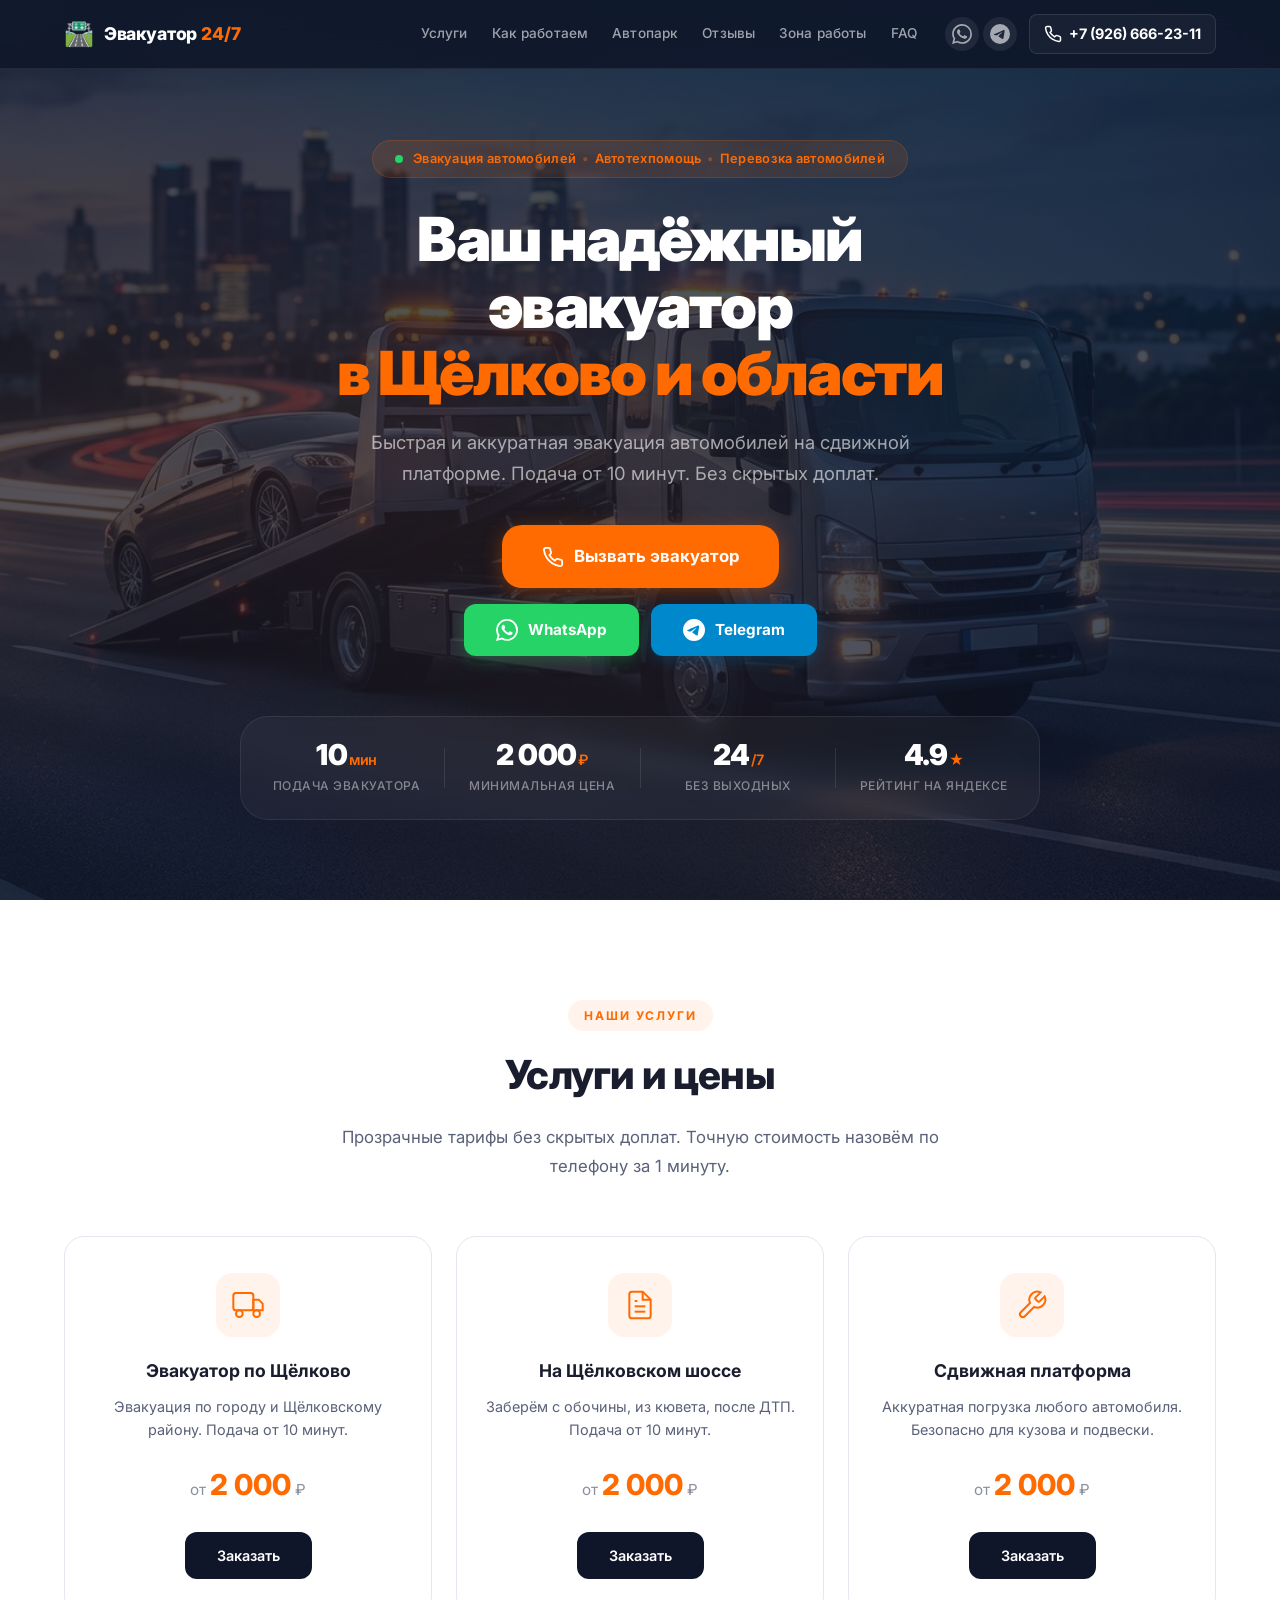
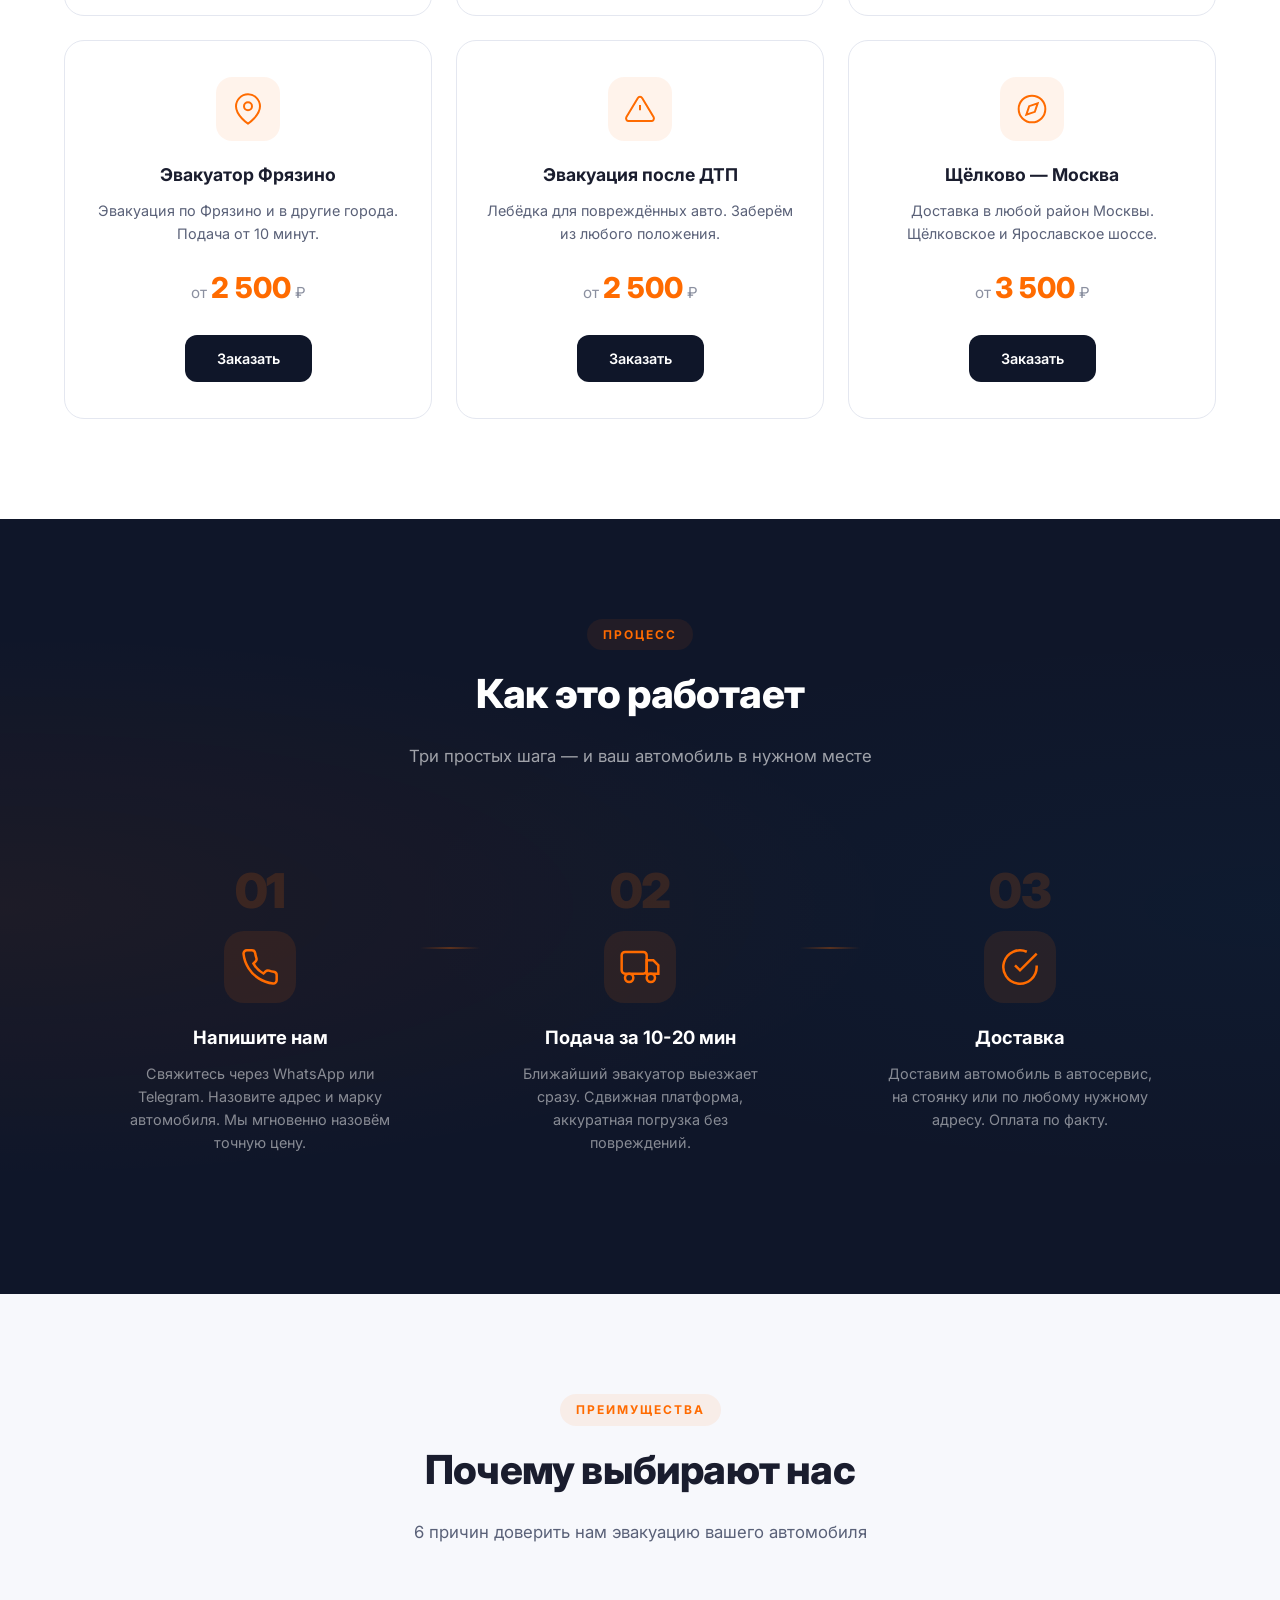
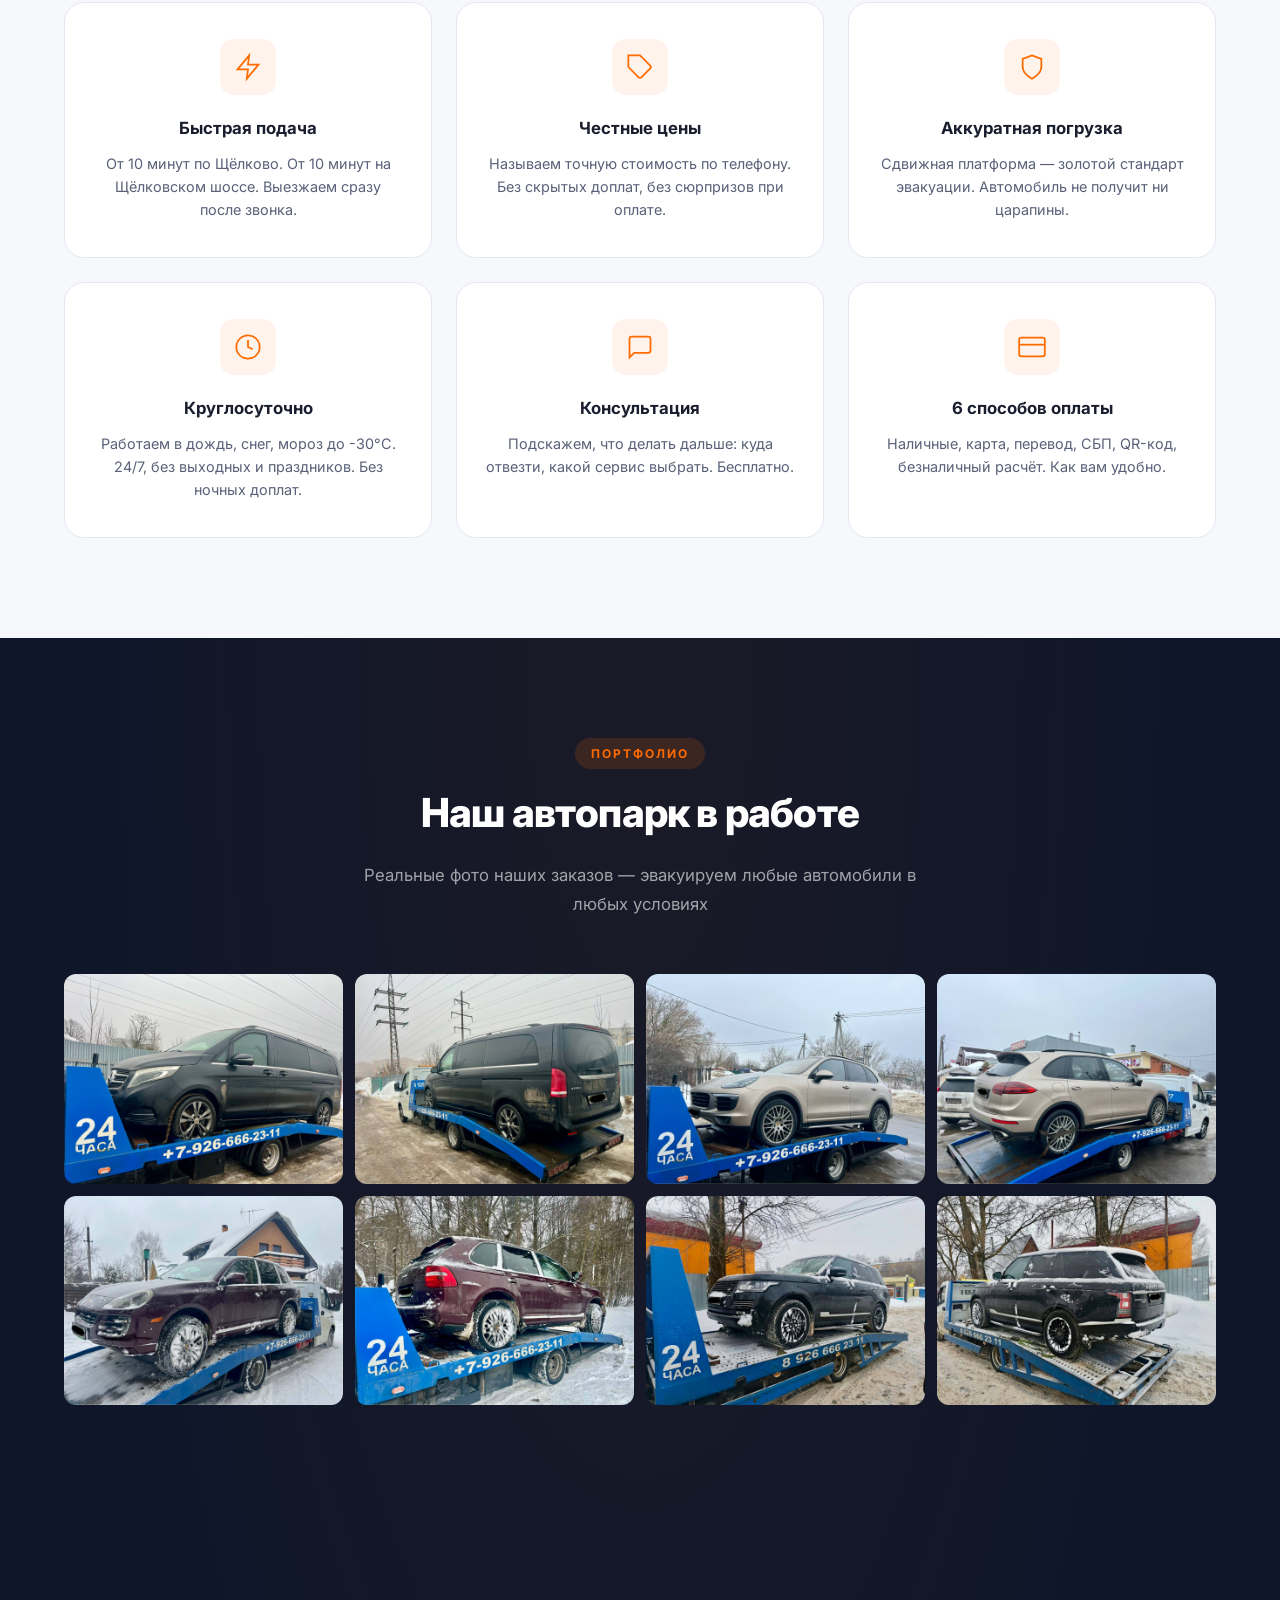
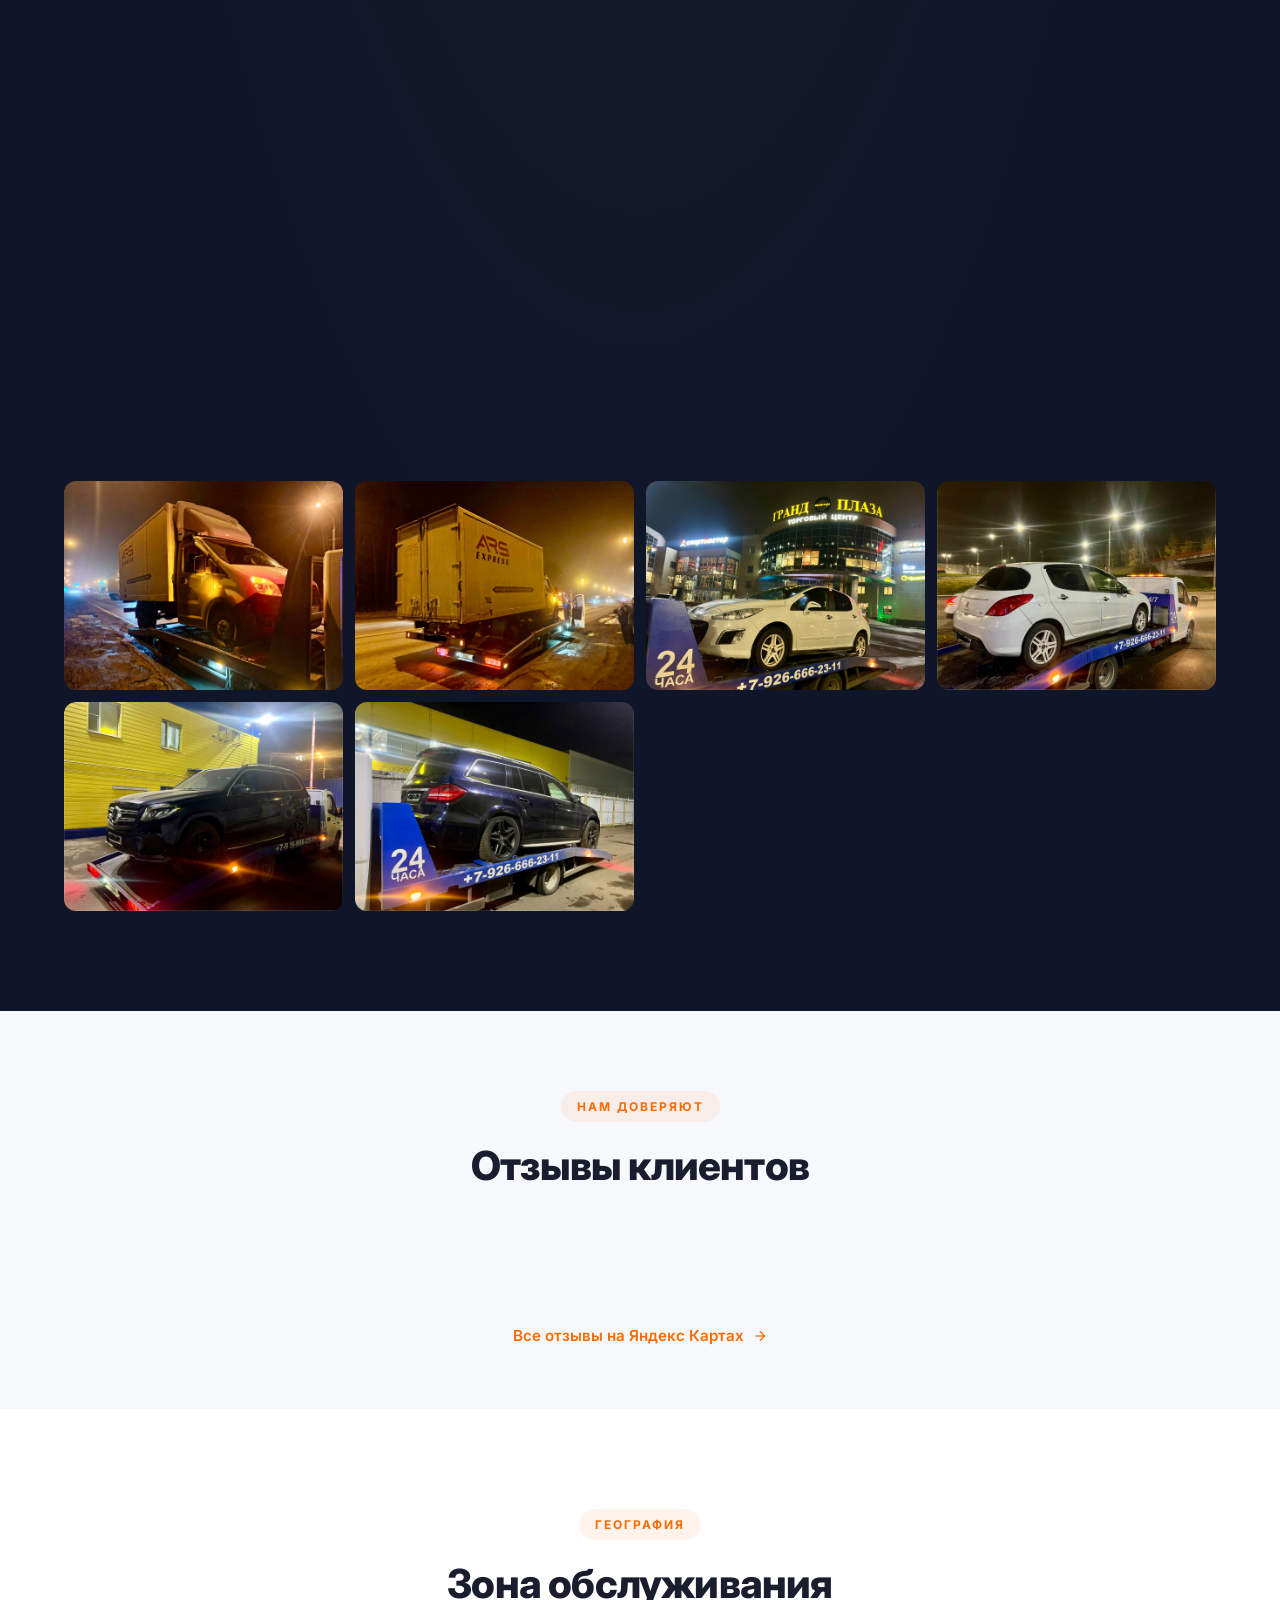
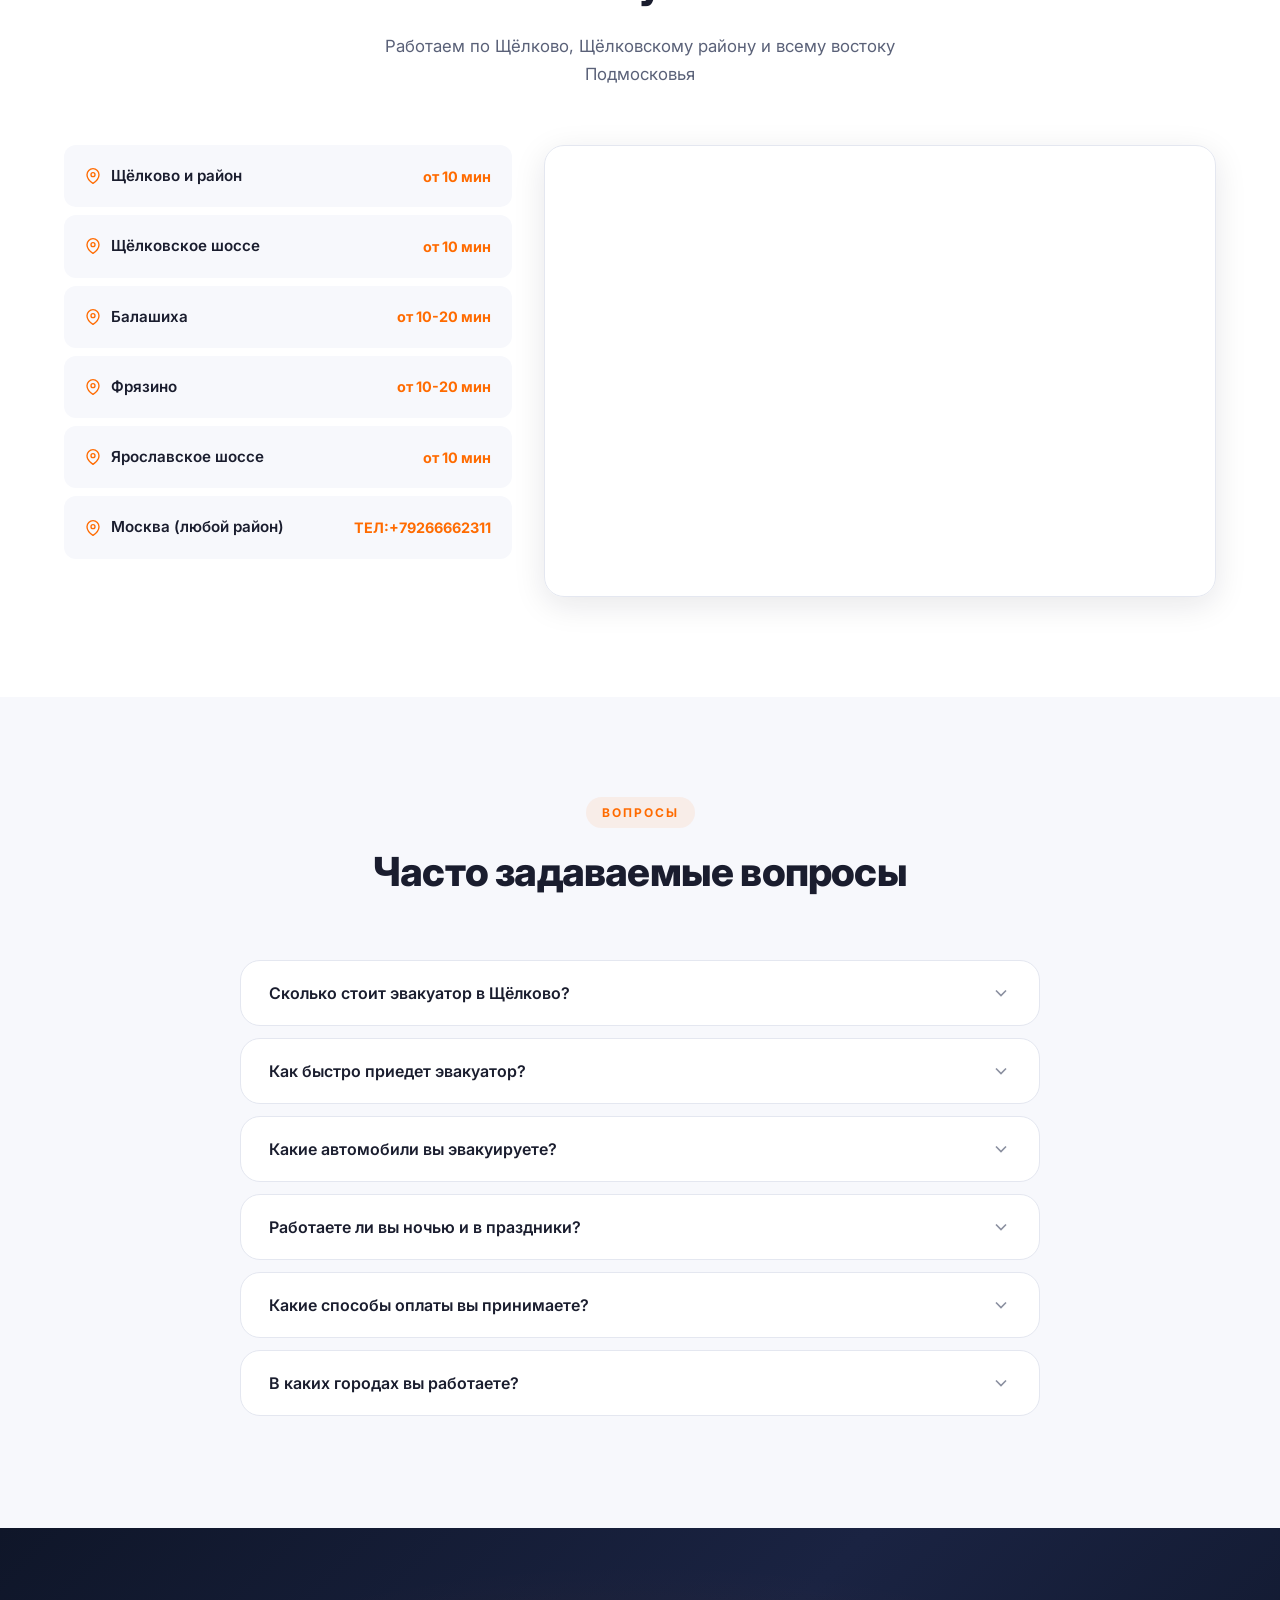
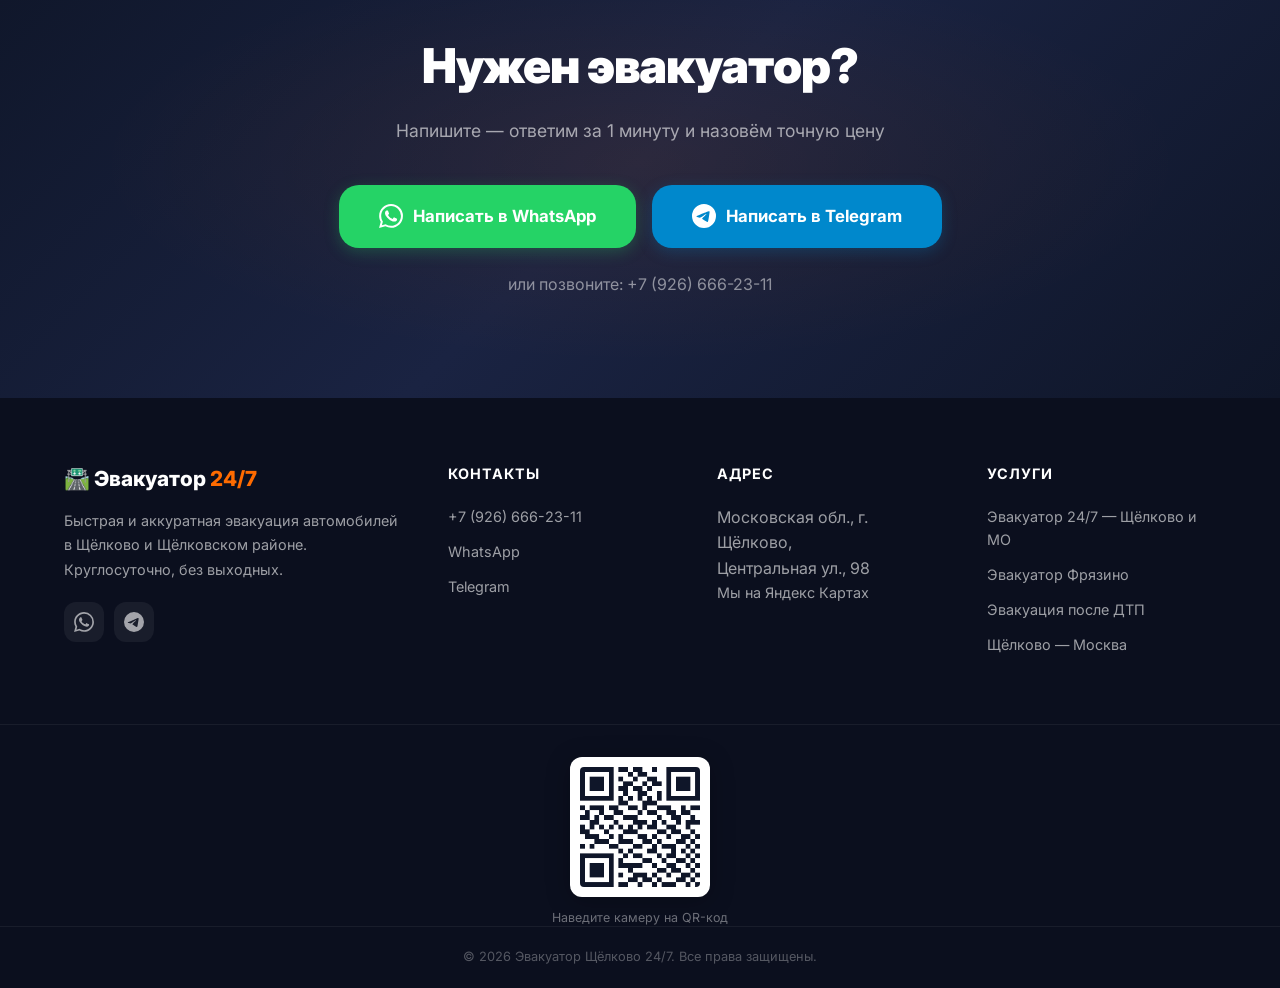
==== commit c8d28d99: "Обновление дизайна: новые фото, QR-код, анимации, адаптивность - Галерея: 26 новых реальных фото вме" ====
--- a/docs/index.html
+++ b/docs/index.html
@@ -6,7 +6,7 @@
     <meta http-equiv="X-UA-Compatible" content="ie=edge">
 
     <!-- SEO Meta -->
-    <title>Эвакуатор в Щёлково 24/7 — подача от 15 минут | от 2 000 ₽</title>
+    <title>Эвакуатор в Щёлково 24/7 — подача от 10 минут | от 2 000 ₽</title>
     <meta name="description" content="Эвакуация автомобилей в Щёлково круглосуточно. Сдвижная платформа, лебёдка. Подача от 15 минут. Щёлково, Балашиха, Фрязино, Москва. Звоните +7 (926) 666-23-11">
     <meta name="keywords" content="эвакуатор щёлково, эвакуация автомобилей, эвакуатор 24 часа, эвакуатор щёлковское шоссе, эвакуатор балашиха, эвакуатор фрязино, вызвать эвакуатор, сдвижная платформа, эвакуация после дтп, эвакуатор круглосуточно, эвакуатор москва, эвакуатор недорого">
     <meta name="robots" content="index, follow">
@@ -19,7 +19,7 @@
     <!-- Open Graph -->
     <meta property="og:type" content="website">
     <meta property="og:locale" content="ru_RU">
-    <meta property="og:title" content="Эвакуатор в Щёлково 24/7 — подача от 15 минут">
+    <meta property="og:title" content="Эвакуатор в Щёлково 24/7 — подача от 10 минут">
     <meta property="og:description" content="Эвакуация автомобилей в Щёлково круглосуточно. Сдвижная платформа, лебёдка. От 2 000 ₽. Звоните!">
     <meta property="og:image" content="https://YOUR-DOMAIN.ru/img/video_thumb_02.jpg">
     <meta property="og:url" content="https://YOUR-DOMAIN.ru/">
@@ -27,12 +27,12 @@
 
     <!-- Twitter Card -->
     <meta name="twitter:card" content="summary_large_image">
-    <meta name="twitter:title" content="Эвакуатор в Щёлково 24/7 — подача от 15 минут">
+    <meta name="twitter:title" content="Эвакуатор в Щёлково 24/7 — подача от 10 минут">
     <meta name="twitter:description" content="Эвакуация автомобилей в Щёлково круглосуточно. От 2 000 ₽.">
     <meta name="twitter:image" content="https://YOUR-DOMAIN.ru/img/video_thumb_02.jpg">
 
     <!-- Favicon -->
-    <link rel="icon" type="image/svg+xml" href="data:image/svg+xml,<svg xmlns='http://www.w3.org/2000/svg' viewBox='0 0 100 100'><text y='.9em' font-size='90'>🚛</text></svg>">
+    <link rel="icon" type="image/svg+xml" href="data:image/svg+xml,<svg xmlns='http://www.w3.org/2000/svg' viewBox='0 0 100 100'><text y='.9em' font-size='90'>🛣️</text></svg>">
 
     <!-- Preload -->
     <link rel="preload" href="css/style.css" as="style">
@@ -187,7 +187,7 @@
     <header class="header" id="header">
         <div class="container header__inner">
             <a href="#hero" class="header__logo">
-                <span class="header__logo-icon">🚛</span>
+                <span class="header__logo-icon">🛣️</span>
                 <span class="header__logo-text">Эвакуатор<span class="accent"> 24/7</span></span>
             </a>
 
@@ -216,7 +216,22 @@
             </div>
 
             <button class="header__burger" id="burger" aria-label="Меню">
-                <span></span><span></span><span></span>
+                <svg class="header__burger-icon" width="32" height="32" viewBox="0 0 24 24" fill="none" stroke="currentColor" stroke-width="1.2" stroke-linecap="round" stroke-linejoin="round">
+                    <path d="M12 2C6.48 2 2 6.48 2 12s4.48 10 10 10 10-4.48 10-10S17.52 2 12 2z"/>
+                    <path d="M12 5c-3.87 0-7 3.13-7 7s3.13 7 7 7 7-3.13 7-7-3.13-7-7-7z"/>
+                    <path d="M12 8c-2.21 0-4 1.79-4 4s1.79 4 4 4 4-1.79 4-4-1.79-4-4-4z"/>
+                    <path d="M12 10.5c-.83 0-1.5.67-1.5 1.5s.67 1.5 1.5 1.5 1.5-.67 1.5-1.5-.67-1.5-1.5-1.5z"/>
+                    <path d="M15.5 8.5c.5-.5 1.2-.8 2-1"/>
+                    <path d="M16.5 12c0-.7-.1-1.3-.3-1.9"/>
+                    <path d="M14.5 15.5c.7-.5 1.3-1.2 1.7-2"/>
+                    <path d="M12 17c-1.1 0-2.1-.3-3-1"/>
+                    <path d="M7.5 14.5c-.3-.7-.5-1.5-.5-2.5"/>
+                    <path d="M9 8c-.8.6-1.4 1.4-1.7 2.3"/>
+                </svg>
+                <svg class="header__burger-close" width="32" height="32" viewBox="0 0 24 24" fill="none" stroke="currentColor" stroke-width="2" stroke-linecap="round">
+                    <line x1="18" y1="6" x2="6" y2="18"/>
+                    <line x1="6" y1="6" x2="18" y2="18"/>
+                </svg>
             </button>
         </div>
     </header>
@@ -230,7 +245,13 @@
                 <div class="hero__content">
                     <div class="hero__badge animate-fade-in">
                         <span class="hero__badge-dot"></span>
-                        Работаем прямо сейчас
+                        <span class="hero__badge-text">
+                            <span>Эвакуация автомобилей</span>
+                            <span class="hero__badge-sep">&bull;</span>
+                            <span>Автотехпомощь</span>
+                            <span class="hero__badge-sep">&bull;</span>
+                            <span>Перевозка автомобилей</span>
+                        </span>
                     </div>
                     <h1 class="hero__title animate-fade-in-up">
                         Ваш надёжный эвакуатор<br>
@@ -238,7 +259,7 @@
                     </h1>
                     <p class="hero__subtitle animate-fade-in-up delay-1">
                         Быстрая и аккуратная эвакуация автомобилей на сдвижной платформе.
-                        Подача от 15 минут. Без скрытых доплат.
+                        Подача от 10 минут. Без скрытых доплат.
                     </p>
 
                     <div class="hero__cta-group animate-fade-in-up delay-2">
@@ -261,7 +282,7 @@
 
                 <div class="hero__stats animate-fade-in-up delay-3">
                     <div class="hero__stat">
-                        <div class="hero__stat-value">15<span>мин</span></div>
+                        <div class="hero__stat-value">10<span>мин</span></div>
                         <div class="hero__stat-label">Подача эвакуатора</div>
                     </div>
                     <div class="hero__stat-divider"></div>
@@ -276,7 +297,7 @@
                     </div>
                     <div class="hero__stat-divider"></div>
                     <div class="hero__stat">
-                        <div class="hero__stat-value">4.8<span>★</span></div>
+                        <div class="hero__stat-value">4.9<span>★</span></div>
                         <div class="hero__stat-label">Рейтинг на Яндексе</div>
                     </div>
                 </div>
@@ -298,7 +319,7 @@
                             <svg width="32" height="32" viewBox="0 0 24 24" fill="none" stroke="currentColor" stroke-width="1.5"><rect x="1" y="3" width="15" height="13" rx="2"/><polygon points="16 8 20 8 23 11 23 16 16 16 16 8"/><circle cx="5.5" cy="18.5" r="2.5"/><circle cx="18.5" cy="18.5" r="2.5"/></svg>
                         </div>
                         <h3 class="service-card__title">Эвакуатор по Щёлково</h3>
-                        <p class="service-card__desc">Эвакуация по городу и Щёлковскому району. Подача от 15 минут.</p>
+                        <p class="service-card__desc">Эвакуация по городу и Щёлковскому району. Подача от 10 минут.</p>
                         <div class="service-card__price">от <span>2 000</span> ₽</div>
                         <a href="https://wa.me/79266662311?text=%D0%97%D0%B4%D1%80%D0%B0%D0%B2%D1%81%D1%82%D0%B2%D1%83%D0%B9%D1%82%D0%B5!%20%D0%9D%D1%83%D0%B6%D0%B5%D0%BD%20%D1%8D%D0%B2%D0%B0%D0%BA%D1%83%D0%B0%D1%82%D0%BE%D1%80%20%D0%BF%D0%BE%20%D0%A9%D1%91%D0%BB%D0%BA%D0%BE%D0%B2%D0%BE." target="_blank" rel="noopener" class="service-card__btn">Заказать</a>
                     </div>
@@ -328,7 +349,7 @@
                             <svg width="32" height="32" viewBox="0 0 24 24" fill="none" stroke="currentColor" stroke-width="1.5"><path d="M21 10c0 7-9 13-9 13s-9-6-9-13a9 9 0 0118 0z"/><circle cx="12" cy="10" r="3"/></svg>
                         </div>
                         <h3 class="service-card__title">Эвакуатор Фрязино</h3>
-                        <p class="service-card__desc">Эвакуация по Фрязино и в другие города. Подача от 20 минут.</p>
+                        <p class="service-card__desc">Эвакуация по Фрязино и в другие города. Подача от 10 минут.</p>
                         <div class="service-card__price">от <span>2 500</span> ₽</div>
                         <a href="https://wa.me/79266662311?text=%D0%97%D0%B4%D1%80%D0%B0%D0%B2%D1%81%D1%82%D0%B2%D1%83%D0%B9%D1%82%D0%B5!%20%D0%9D%D1%83%D0%B6%D0%B5%D0%BD%20%D1%8D%D0%B2%D0%B0%D0%BA%D1%83%D0%B0%D1%82%D0%BE%D1%80%20%D0%B2%D0%BE%20%D0%A4%D1%80%D1%8F%D0%B7%D0%B8%D0%BD%D0%BE." target="_blank" rel="noopener" class="service-card__btn">Заказать</a>
                     </div>
@@ -380,7 +401,7 @@
                         <div class="how__step-icon">
                             <svg width="40" height="40" viewBox="0 0 24 24" fill="none" stroke="currentColor" stroke-width="1.5"><rect x="1" y="3" width="15" height="13" rx="2"/><polygon points="16 8 20 8 23 11 23 16 16 16 16 8"/><circle cx="5.5" cy="18.5" r="2.5"/><circle cx="18.5" cy="18.5" r="2.5"/></svg>
                         </div>
-                        <h3>Подача за 15-20 мин</h3>
+                        <h3>Подача за 10-20 мин</h3>
                         <p>Ближайший эвакуатор выезжает сразу. Сдвижная платформа, аккуратная погрузка без повреждений.</p>
                     </div>
                     <div class="how__step-connector reveal"></div>
@@ -411,7 +432,7 @@
                             <svg width="28" height="28" viewBox="0 0 24 24" fill="none" stroke="currentColor" stroke-width="1.5"><polygon points="13 2 3 14 12 14 11 22 21 10 12 10 13 2"/></svg>
                         </div>
                         <h3>Быстрая подача</h3>
-                        <p>От 15 минут по Щёлково. От 10 минут на Щёлковском шоссе. Выезжаем сразу после звонка.</p>
+                        <p>От 10 минут по Щёлково. От 10 минут на Щёлковском шоссе. Выезжаем сразу после звонка.</p>
                     </div>
                     <div class="reason-card reveal">
                         <div class="reason-card__icon">
@@ -463,110 +484,100 @@
 
                 <div class="gallery__grid">
                     <div class="gallery__item reveal">
-                        <img src="img/photo_11.jpg" alt="Эвакуация Range Rover в Щёлково — эвакуатор со сдвижной платформой" loading="lazy" width="600" height="400">
-                    </div>
-                    <div class="gallery__item reveal">
-                        <img src="img/photo_03.jpg" alt="Эвакуатор зимой — погрузка Mercedes GLK на Щёлковском шоссе" loading="lazy" width="600" height="400">
-                    </div>
-                    <div class="gallery__item reveal">
-                        <img src="img/photo_06.jpg" alt="Эвакуатор ночью — круглосуточная эвакуация Chevrolet Cruze" loading="lazy" width="600" height="400">
-                    </div>
-                    <div class="gallery__item reveal">
-                        <img src="img/photo_04.jpg" alt="Эвакуатор ГАЗель Next перевозит внедорожник в Щёлково" loading="lazy" width="600" height="400">
-                    </div>
-                    <div class="gallery__item reveal">
-                        <img src="img/photo_10.jpg" alt="Эвакуация мотоцикла на сдвижной платформе в Щёлково" loading="lazy" width="600" height="400">
-                    </div>
-                    <div class="gallery__item reveal">
-                        <img src="img/photo_07.jpg" alt="Эвакуация Volkswagen Transporter — микроавтобус на платформе" loading="lazy" width="600" height="400">
-                    </div>
-                    <div class="gallery__item reveal">
-                        <img src="img/photo_12.jpg" alt="Эвакуация BMW 7 серии после ДТП в Щёлковском районе" loading="lazy" width="600" height="400">
-                    </div>
-                    <div class="gallery__item reveal">
-                        <img src="img/photo_01.jpg" alt="Перевозка ретро-автомобиля на эвакуаторе — бережная эвакуация" loading="lazy" width="600" height="400">
+                        <img src="img/photo_03.jpg" alt="Эвакуация Hummer H2 ночью — сдвижная платформа" loading="lazy" width="600" height="400">
+                    </div>
+                    <div class="gallery__item reveal">
+                        <img src="img/photo_04.jpg" alt="Эвакуация Mercedes V-Class — микроавтобус на платформе" loading="lazy" width="600" height="400">
+                    </div>
+                    <div class="gallery__item reveal">
+                        <img src="img/photo_05.jpg" alt="Эвакуация Range Rover зимой в снегу" loading="lazy" width="600" height="400">
+                    </div>
+                    <div class="gallery__item reveal">
+                        <img src="img/photo_06.jpg" alt="Эвакуация Range Rover — погрузка на платформу" loading="lazy" width="600" height="400">
+                    </div>
+                    <div class="gallery__item reveal">
+                        <img src="img/photo_07.jpg" alt="Эвакуация грузовика ARS Express ночью на шоссе" loading="lazy" width="600" height="400">
+                    </div>
+                    <div class="gallery__item reveal">
+                        <img src="img/photo_08.jpg" alt="Эвакуация Porsche Cayenne зимой" loading="lazy" width="600" height="400">
+                    </div>
+                    <div class="gallery__item reveal">
+                        <img src="img/photo_09.jpg" alt="Эвакуация Porsche Cayenne — вид сбоку" loading="lazy" width="600" height="400">
+                    </div>
+                    <div class="gallery__item reveal">
+                        <img src="img/photo_10.jpg" alt="Эвакуация Mercedes V250d — микроавтобус" loading="lazy" width="600" height="400">
+                    </div>
+                    <div class="gallery__item reveal">
+                        <img src="img/photo_11.jpg" alt="Эвакуация Mercedes V250d — вид сзади" loading="lazy" width="600" height="400">
+                    </div>
+                    <div class="gallery__item reveal">
+                        <img src="img/photo_12.jpg" alt="Эвакуация грузовика ARS Express — ночная подача" loading="lazy" width="600" height="400">
+                    </div>
+                    <div class="gallery__item reveal">
+                        <img src="img/photo_13.jpg" alt="Эвакуация Hummer H2 — ночной город" loading="lazy" width="600" height="400">
+                    </div>
+                    <div class="gallery__item reveal">
+                        <img src="img/photo_14.jpg" alt="Эвакуация кроссовера ночью — современный автомобиль" loading="lazy" width="600" height="400">
+                    </div>
+                    <div class="gallery__item reveal">
+                        <img src="img/photo_15.jpg" alt="Эвакуация кроссовера — вид сзади на платформе" loading="lazy" width="600" height="400">
+                    </div>
+                    <div class="gallery__item reveal">
+                        <img src="img/photo_16.jpg" alt="Эвакуация Audi A8 ночью у ТЦ Гранд Плаза" loading="lazy" width="600" height="400">
+                    </div>
+                    <div class="gallery__item reveal">
+                        <img src="img/photo_17.jpg" alt="Эвакуация Peugeot 308 ночью на шоссе" loading="lazy" width="600" height="400">
+                    </div>
+                    <div class="gallery__item reveal">
+                        <img src="img/photo_18.jpg" alt="Эвакуация Audi A8 — ночной город" loading="lazy" width="600" height="400">
+                    </div>
+                    <div class="gallery__item reveal">
+                        <img src="img/photo_01.jpg" alt="Перевозка ретро ЗАЗ-965 — бережная эвакуация" loading="lazy" width="600" height="400">
+                    </div>
+                    <div class="gallery__item reveal">
+                        <img src="img/photo_02.jpg" alt="Перевозка ретро ЗАЗ-965 — вид сзади" loading="lazy" width="600" height="400">
+                    </div>
+                    <div class="gallery__item reveal">
+                        <img src="img/photo_19.jpg" alt="Эвакуация Mercedes V-Class — премиум перевозка" loading="lazy" width="600" height="400">
+                    </div>
+                    <div class="gallery__item reveal">
+                        <img src="img/photo_20.jpg" alt="Эвакуация Mercedes GLS ночью" loading="lazy" width="600" height="400">
+                    </div>
+                    <div class="gallery__item reveal">
+                        <img src="img/photo_21.jpg" alt="Эвакуация Peugeot 308 — белый автомобиль на платформе" loading="lazy" width="600" height="400">
+                    </div>
+                    <div class="gallery__item reveal">
+                        <img src="img/photo_22.jpg" alt="Эвакуация Mercedes GLS — вид сзади ночью" loading="lazy" width="600" height="400">
+                    </div>
+                    <div class="gallery__item reveal">
+                        <img src="img/photo_23.jpg" alt="Эвакуация грузовика-рефрижератора ночью" loading="lazy" width="600" height="400">
+                    </div>
+                    <div class="gallery__item reveal">
+                        <img src="img/photo_24.jpg" alt="Эвакуация грузовика-рефрижератора — вид сзади" loading="lazy" width="600" height="400">
+                    </div>
+                    <div class="gallery__item reveal">
+                        <img src="img/photo_25.jpg" alt="Эвакуация Porsche Cayenne — премиум кроссовер" loading="lazy" width="600" height="400">
+                    </div>
+                    <div class="gallery__item reveal">
+                        <img src="img/photo_26.jpg" alt="Эвакуация Porsche Cayenne — вид сбоку зимой" loading="lazy" width="600" height="400">
                     </div>
                 </div>
             </div>
         </section>
 
-        <!-- ===== REVIEWS ===== -->
+        <!-- ===== REVIEWS (Yandex Badge) ===== -->
         <section class="reviews" id="reviews">
             <div class="container">
                 <div class="section-header reveal">
-                    <span class="section-label">Отзывы</span>
-                    <h2 class="section-title">Что говорят клиенты</h2>
-                </div>
-
-                <div class="reviews__platforms reveal">
-                    <a href="https://yandex.ru/maps/org/117586873400/reviews/" target="_blank" rel="noopener" class="reviews__platform">
-                        <div class="reviews__platform-name">Яндекс Карты</div>
-                        <div class="reviews__platform-rating">
-                            <span class="reviews__platform-score">4.8</span>
-                            <div class="reviews__platform-stars">★★★★★</div>
-                        </div>
-                        <div class="reviews__platform-count">17 отзывов</div>
-                    </a>
-                </div>
-
-                <div class="reviews__carousel" id="reviewsCarousel">
-                    <div class="reviews__track" id="reviewsTrack">
-                        <div class="review-card">
-                            <div class="review-card__header">
-                                <div class="review-card__avatar">М</div>
-                                <div>
-                                    <div class="review-card__name">Михаил Д.</div>
-                                    <div class="review-card__stars">★★★★★</div>
-                                </div>
-                            </div>
-                            <p class="review-card__text">Приехал эвакуатор быстро, водитель приятный и спокойный, все объяснил, проконсультировал по каждому вопросу. Подсказал как дальше поступить, дал много полезных советов. Я в восторге, спасибо!</p>
-                        </div>
-
-                        <div class="review-card">
-                            <div class="review-card__header">
-                                <div class="review-card__avatar">А</div>
-                                <div>
-                                    <div class="review-card__name">Андрей Волков</div>
-                                    <div class="review-card__stars">★★★★★</div>
-                                </div>
-                            </div>
-                            <p class="review-card__text">Очень оперативно — в течении 5 минут прибыл на место. В условиях -20°C не пришлось долго ждать. За три минуты загрузил и доставил на место. Рекомендую!</p>
-                        </div>
-
-                        <div class="review-card">
-                            <div class="review-card__header">
-                                <div class="review-card__avatar">Е</div>
-                                <div>
-                                    <div class="review-card__name">Елена Кузнецова</div>
-                                    <div class="review-card__stars">★★★★★</div>
-                                </div>
-                            </div>
-                            <p class="review-card__text">Договорились, оперативно. Эвакуатор подъехал вовремя. Доставили машину в сервис без проблем. Никаких дополнительных доплат не было. Условиями доволен. Советую.</p>
-                        </div>
-
-                        <div class="review-card">
-                            <div class="review-card__header">
-                                <div class="review-card__avatar">Д</div>
-                                <div>
-                                    <div class="review-card__name">Дмитрий Соколов</div>
-                                    <div class="review-card__stars">★★★★★</div>
-                                </div>
-                            </div>
-                            <p class="review-card__text">Доступные цены на эвакуатор. Прозрачные тарифы без скрытых доплат. Быстро приехали, аккуратно погрузили и доставили. Обращайтесь — не пожалеете!</p>
-                        </div>
-                    </div>
-                    <div class="reviews__nav">
-                        <button class="reviews__nav-btn reviews__nav-btn--prev" id="reviewsPrev" aria-label="Назад">
-                            <svg width="20" height="20" viewBox="0 0 24 24" fill="none" stroke="currentColor" stroke-width="2"><polyline points="15 18 9 12 15 6"/></svg>
-                        </button>
-                        <div class="reviews__dots" id="reviewsDots"></div>
-                        <button class="reviews__nav-btn reviews__nav-btn--next" id="reviewsNext" aria-label="Вперёд">
-                            <svg width="20" height="20" viewBox="0 0 24 24" fill="none" stroke="currentColor" stroke-width="2"><polyline points="9 18 15 12 9 6"/></svg>
-                        </button>
-                    </div>
-                </div>
-
-                <a href="https://yandex.ru/maps/org/117586873400/reviews/" target="_blank" rel="noopener" class="reviews__all-link reveal">
+                    <span class="section-label">Нам доверяют</span>
+                    <h2 class="section-title">Отзывы клиентов</h2>
+                </div>
+
+                <div class="reviews__yandex-badge reveal">
+                    <iframe src="https://yandex.ru/sprav/widget/rating-badge/117586873400?type=rating" width="150" height="50" frameborder="0" style="transform:scale(1.4);transform-origin:center;"></iframe>
+                </div>
+
+                <a href="https://yandex.com/maps/org/evakuatsiya_avtomobiley/117586873400/reviews/?ll=37.954126%2C55.927276&utm_campaign=v1&utm_medium=rating&utm_source=badge&z=17" target="_blank" rel="noopener" class="reviews__all-link reveal">
                     Все отзывы на Яндекс Картах
                     <svg width="16" height="16" viewBox="0 0 24 24" fill="none" stroke="currentColor" stroke-width="2"><line x1="5" y1="12" x2="19" y2="12"/><polyline points="12 5 19 12 12 19"/></svg>
                 </a>
@@ -589,7 +600,7 @@
                                 <svg width="16" height="16" viewBox="0 0 24 24" fill="none" stroke="var(--accent)" stroke-width="2"><path d="M21 10c0 7-9 13-9 13s-9-6-9-13a9 9 0 0118 0z"/><circle cx="12" cy="10" r="3"/></svg>
                                 Щёлково и район
                             </div>
-                            <div class="area__time">от 15 мин</div>
+                            <div class="area__time">от 10 мин</div>
                         </div>
                         <div class="area__item">
                             <div class="area__city">
@@ -603,28 +614,28 @@
                                 <svg width="16" height="16" viewBox="0 0 24 24" fill="none" stroke="var(--accent)" stroke-width="2"><path d="M21 10c0 7-9 13-9 13s-9-6-9-13a9 9 0 0118 0z"/><circle cx="12" cy="10" r="3"/></svg>
                                 Балашиха
                             </div>
-                            <div class="area__time">от 10-15 мин</div>
+                            <div class="area__time">от 10-20 мин</div>
                         </div>
                         <div class="area__item">
                             <div class="area__city">
                                 <svg width="16" height="16" viewBox="0 0 24 24" fill="none" stroke="var(--accent)" stroke-width="2"><path d="M21 10c0 7-9 13-9 13s-9-6-9-13a9 9 0 0118 0z"/><circle cx="12" cy="10" r="3"/></svg>
                                 Фрязино
                             </div>
-                            <div class="area__time">от 15-20 мин</div>
+                            <div class="area__time">от 10-20 мин</div>
                         </div>
                         <div class="area__item">
                             <div class="area__city">
                                 <svg width="16" height="16" viewBox="0 0 24 24" fill="none" stroke="var(--accent)" stroke-width="2"><path d="M21 10c0 7-9 13-9 13s-9-6-9-13a9 9 0 0118 0z"/><circle cx="12" cy="10" r="3"/></svg>
                                 Ярославское шоссе
                             </div>
-                            <div class="area__time">от 15 мин</div>
+                            <div class="area__time">от 10 мин</div>
                         </div>
                         <div class="area__item">
                             <div class="area__city">
                                 <svg width="16" height="16" viewBox="0 0 24 24" fill="none" stroke="var(--accent)" stroke-width="2"><path d="M21 10c0 7-9 13-9 13s-9-6-9-13a9 9 0 0118 0z"/><circle cx="12" cy="10" r="3"/></svg>
                                 Москва (любой район)
                             </div>
-                            <div class="area__time">доставка</div>
+                            <div class="area__time">ТЕЛ:+79266662311</div>
                         </div>
                     </div>
 
@@ -648,7 +659,7 @@
             <div class="container">
                 <div class="section-header reveal">
                     <span class="section-label">Вопросы</span>
-                    <h2 class="section-title">Частые вопросы</h2>
+                    <h2 class="section-title">Часто задаваемые вопросы</h2>
                 </div>
 
                 <div class="faq__list">
@@ -668,7 +679,7 @@
                             <svg class="faq__chevron" width="20" height="20" viewBox="0 0 24 24" fill="none" stroke="currentColor" stroke-width="2"><polyline points="6 9 12 15 18 9"/></svg>
                         </button>
                         <div class="faq__answer">
-                            <p>Среднее время подачи по Щёлково — 15-20 минут. На Щёлковском шоссе и в Балашихе — от 10 минут. Работаем круглосуточно без выходных.</p>
+                            <p>Среднее время подачи по Щёлково — 10-20 минут. На Щёлковском шоссе и в Балашихе — от 10 минут. Работаем круглосуточно без выходных.</p>
                         </div>
                     </div>
 
@@ -739,7 +750,7 @@
     <footer class="footer">
         <div class="container footer__inner">
             <div class="footer__col footer__col--main">
-                <div class="footer__logo">🚛 Эвакуатор <span class="accent">24/7</span></div>
+                <div class="footer__logo">🛣️ Эвакуатор <span class="accent">24/7</span></div>
                 <p class="footer__desc">Быстрая и аккуратная эвакуация автомобилей в Щёлково и Щёлковском районе. Круглосуточно, без выходных.</p>
                 <div class="footer__socials">
                     <a href="https://wa.me/79266662311" target="_blank" rel="noopener" class="footer__social" aria-label="WhatsApp">
@@ -763,15 +774,23 @@
             </div>
             <div class="footer__col">
                 <h4>Услуги</h4>
-                <a href="#services" class="footer__link">Эвакуатор по Щёлково</a>
+                <a href="#services" class="footer__link">Эвакуатор 24/7 — Щёлково и МО</a>
                 <a href="#services" class="footer__link">Эвакуатор Фрязино</a>
                 <a href="#services" class="footer__link">Эвакуация после ДТП</a>
                 <a href="#services" class="footer__link">Щёлково — Москва</a>
             </div>
         </div>
+        <div class="footer__qr-section">
+            <div class="footer__qr">
+                <div class="footer__qr-frame">
+                    <canvas id="qrCanvas" width="200" height="200"></canvas>
+                </div>
+                <p class="footer__qr-label">Наведите камеру на QR-код</p>
+            </div>
+        </div>
         <div class="footer__bottom">
             <div class="container">
-                <p>&copy; 2024-2026 Эвакуатор Щёлково 24/7. Все права защищены.</p>
+                <p>&copy; 2026 Эвакуатор Щёлково 24/7. Все права защищены.</p>
             </div>
         </div>
     </footer>
--- a/docs/css/style.css
+++ b/docs/css/style.css
@@ -130,6 +130,20 @@
     100% { background-position: 200% 0; }
 }
 
+@keyframes phone-ring {
+    0%, 100% { transform: rotate(0deg); }
+    10% { transform: rotate(-15deg); }
+    20% { transform: rotate(15deg); }
+    30% { transform: rotate(-10deg); }
+    40% { transform: rotate(10deg); }
+    50% { transform: rotate(0deg); }
+}
+
+@keyframes fingerprint-glow {
+    0%, 100% { opacity: 1; filter: drop-shadow(0 0 2px rgba(255,107,0,0)); }
+    50% { opacity: 0.4; filter: drop-shadow(0 0 8px rgba(255,107,0,0.6)); }
+}
+
 .animate-fade-in { animation: fadeIn 0.6s ease both; }
 .animate-fade-in-up { animation: fadeInUp 0.7s ease both; }
 .delay-1 { animation-delay: 0.15s; }
@@ -282,27 +296,43 @@
 
 .header__burger {
     display: none;
-    flex-direction: column;
+    align-items: center;
     justify-content: center;
-    gap: 5px;
     background: none;
     border: none;
     cursor: pointer;
-    padding: 8px;
-    z-index: 1001;
-}
-
-.header__burger span {
-    width: 24px;
-    height: 2px;
-    background: var(--text-white);
-    transition: var(--transition);
-    border-radius: 2px;
-}
-
-.header__burger.active span:nth-child(1) { transform: rotate(45deg) translate(5px, 5px); }
-.header__burger.active span:nth-child(2) { opacity: 0; }
-.header__burger.active span:nth-child(3) { transform: rotate(-45deg) translate(5px, -5px); }
+    padding: 4px;
+    z-index: 1002;
+    position: relative;
+    color: rgba(255, 255, 255, 1);
+    transition: var(--transition);
+}
+
+.header__burger:hover {
+    color: var(--text-white);
+}
+
+.header__burger-icon {
+    transition: var(--transition);
+    animation: fingerprint-glow 2s ease-in-out infinite;
+}
+
+.header__burger-close {
+    transition: var(--transition);
+}
+
+.header__burger-close {
+    display: none;
+}
+
+.header__burger.active .header__burger-icon {
+    display: none;
+}
+
+.header__burger.active .header__burger-close {
+    display: block;
+    color: var(--text-white);
+}
 
 /* ===== HERO ===== */
 .hero {
@@ -318,8 +348,8 @@
 .hero__bg {
     position: absolute;
     inset: 0;
-    background: url('../img/video_thumb_02.jpg') center/cover no-repeat;
-    opacity: 0.12;
+    background: url('../img/hero-bg.jpg') center/cover no-repeat;
+    opacity: 0.25;
 }
 
 .hero__particles {
@@ -349,16 +379,26 @@
 .hero__badge {
     display: inline-flex;
     align-items: center;
-    gap: 8px;
+    gap: 10px;
     background: rgba(255, 107, 0, 0.12);
     border: 1px solid rgba(255, 107, 0, 0.2);
     color: var(--accent);
-    padding: 8px 20px;
+    padding: 8px 22px;
     border-radius: 50px;
-    font-size: 0.82rem;
+    font-size: 0.8rem;
     font-weight: 600;
-    letter-spacing: 0.5px;
+    letter-spacing: 0.3px;
     margin-bottom: 28px;
+}
+
+.hero__badge-text {
+    display: flex;
+    align-items: center;
+    gap: 6px;
+}
+
+.hero__badge-sep {
+    opacity: 0.4;
 }
 
 .hero__badge-dot {
@@ -468,6 +508,11 @@
 .btn--accent {
     background: var(--accent);
     box-shadow: 0 4px 20px rgba(255, 107, 0, 0.35);
+}
+
+.btn--accent svg {
+    animation: phone-ring 2s ease-in-out infinite;
+    transform-origin: center;
 }
 
 .btn--accent:hover {
@@ -807,8 +852,12 @@
 
 /* ===== REVIEWS ===== */
 .reviews {
-    padding: 100px 0;
+    padding: 80px 0 60px;
     background: var(--bg-section);
+}
+
+.reviews .section-header {
+    margin-bottom: 32px;
 }
 
 .reviews__platforms {
@@ -983,21 +1032,32 @@
     border-radius: 5px;
 }
 
+.reviews__yandex-badge {
+    display: flex;
+    justify-content: center;
+    align-items: center;
+    margin-bottom: 24px;
+    min-height: 70px;
+}
+
+.reviews__yandex-badge iframe {
+    border: none;
+}
+
 .reviews__all-link {
-    display: inline-flex;
-    align-items: center;
+    display: flex;
+    align-items: center;
+    justify-content: center;
     gap: 8px;
     color: var(--accent);
     font-weight: 600;
     font-size: 0.95rem;
     transition: var(--transition);
-    margin: 0 auto;
-    display: flex;
-    justify-content: center;
 }
 
 .reviews__all-link:hover {
     gap: 12px;
+    color: var(--accent-hover);
 }
 
 /* ===== AREA ===== */
@@ -1194,8 +1254,9 @@
 .footer__inner {
     display: grid;
     grid-template-columns: 1.5fr 1fr 1fr 1fr;
-    gap: 48px;
+    gap: 40px;
     padding-bottom: 48px;
+    align-items: start;
 }
 
 .footer__logo {
@@ -1253,6 +1314,44 @@
 .footer__link:hover {
     color: var(--accent);
     transform: translateX(4px);
+}
+
+/* Footer QR Code */
+.footer__qr-section {
+    display: flex;
+    justify-content: center;
+    padding: 32px 0 0;
+    border-top: 1px solid rgba(255,255,255,0.06);
+    margin-top: 8px;
+}
+
+.footer__qr {
+    display: flex;
+    flex-direction: column;
+    align-items: center;
+    gap: 12px;
+}
+
+.footer__qr-frame {
+    padding: 10px;
+    background: #FFFFFF;
+    border-radius: var(--radius);
+    box-shadow: 0 4px 24px rgba(0,0,0,0.25);
+    line-height: 0;
+}
+
+.footer__qr-frame canvas {
+    width: 120px;
+    height: 120px;
+    display: block;
+    border-radius: 4px;
+}
+
+.footer__qr-label {
+    font-size: 0.78rem;
+    color: rgba(255,255,255,0.4);
+    text-align: center;
+    line-height: 1.4;
 }
 
 .footer__bottom {
@@ -1274,7 +1373,9 @@
     right: 0;
     z-index: 999;
     display: none;
-    background: var(--primary);
+    background: rgba(15, 22, 41, 0.77);
+    backdrop-filter: blur(12px);
+    -webkit-backdrop-filter: blur(12px);
     border-top: 1px solid var(--border-light);
     padding: 8px 12px;
     gap: 8px;
@@ -1300,9 +1401,9 @@
     transition: var(--transition);
 }
 
-.sticky-bar__btn--wa { background: var(--whatsapp); }
-.sticky-bar__btn--call { background: var(--accent); }
-.sticky-bar__btn--tg { background: var(--telegram); }
+.sticky-bar__btn--wa { background: rgba(37, 211, 102, 0.77); }
+.sticky-bar__btn--call { background: rgba(255, 107, 0, 0.77); }
+.sticky-bar__btn--tg { background: rgba(0, 136, 204, 0.77); }
 
 .sticky-bar__btn:active { transform: scale(0.96); }
 
@@ -1333,6 +1434,7 @@
     .reasons__grid { grid-template-columns: repeat(2, 1fr); }
     .area__content { grid-template-columns: 1fr; }
     .footer__inner { grid-template-columns: repeat(2, 1fr); gap: 32px; }
+    .footer__qr-frame canvas { width: 100px; height: 100px; }
     .review-card { min-width: 100%; }
     .hero__stats { max-width: 100%; }
 
@@ -1351,70 +1453,67 @@
 /* Tablet portrait (768-1023) */
 @media (max-width: 900px) {
     .header__nav { display: none; }
-
-    .header__nav.active {
-        display: flex;
-        flex-direction: column;
-        position: fixed;
-        inset: 0;
-        background: rgba(15, 22, 41, 0.98);
-        backdrop-filter: blur(20px);
-        -webkit-backdrop-filter: blur(20px);
-        justify-content: center;
-        align-items: center;
-        gap: 28px;
-        z-index: 999;
-        padding: 80px 20px 40px;
-    }
-
-    .header__nav.active .header__link {
-        font-size: 1.4rem;
-        color: var(--text-white);
-        opacity: 0.9;
-    }
-
-    .header__nav.active .header__link:hover {
-        opacity: 1;
-        color: var(--accent);
-    }
-
     .header__burger { display: flex; }
     .header__messengers { display: none; }
 
     .services__grid { grid-template-columns: repeat(2, 1fr); }
     .reasons__grid { grid-template-columns: repeat(2, 1fr); }
+}
+
+/* Mobile menu overlay — shared for all mobile sizes */
+.header__nav.active {
+    display: flex !important;
+    flex-direction: column;
+    position: fixed;
+    top: 0;
+    left: 0;
+    right: 0;
+    bottom: 0;
+    width: 100vw;
+    height: 100vh;
+    height: 100dvh;
+    background: rgba(15, 22, 41, 0.88);
+    backdrop-filter: blur(20px);
+    -webkit-backdrop-filter: blur(20px);
+    justify-content: center;
+    align-items: center;
+    gap: 20px;
+    z-index: 1000;
+    padding: 80px 24px 60px;
+    overflow-y: auto;
+}
+
+.header__nav.active .header__link {
+    font-size: 1.5rem;
+    font-weight: 600;
+    color: var(--text-white);
+    opacity: 0.85;
+    padding: 8px 0;
+    transition: var(--transition);
+}
+
+.header__nav.active .header__link:hover,
+.header__nav.active .header__link:active {
+    opacity: 1;
+    color: var(--accent);
+}
+
+.header__nav.active .header__link::after {
+    display: none;
 }
 
 /* Mobile (768) */
 @media (max-width: 768px) {
     .container { padding: 0 16px; }
 
-    .header__inner { height: 64px; }
+    .header__inner { height: 60px; }
     .header__actions { display: none; }
     .header__burger { display: flex; }
     .header__nav { display: none; }
-
-    .header__nav.active {
-        display: flex;
-        flex-direction: column;
-        position: fixed;
-        inset: 0;
-        background: rgba(15, 22, 41, 0.98);
-        backdrop-filter: blur(20px);
-        -webkit-backdrop-filter: blur(20px);
-        justify-content: center;
-        align-items: center;
-        gap: 24px;
-        z-index: 999;
-        padding: 80px 20px 40px;
-    }
-
-    .header__nav.active .header__link {
-        font-size: 1.3rem;
-        color: var(--text-white);
-    }
-
-    html { scroll-padding-top: 64px; }
+    .header__logo-icon { font-size: 1.3rem; }
+    .header__logo-text { font-size: 1rem; }
+
+    html { scroll-padding-top: 60px; }
 
     /* Hero mobile */
     .hero {
@@ -1437,8 +1536,25 @@
 
     .hero__badge {
         font-size: 0.75rem;
-        padding: 6px 16px;
+        padding: 10px 18px;
         margin-bottom: 20px;
+        border-radius: var(--radius);
+        align-items: center;
+    }
+
+    .hero__badge-dot {
+        align-self: center;
+        flex-shrink: 0;
+    }
+
+    .hero__badge-text {
+        flex-direction: column;
+        align-items: flex-start;
+        gap: 2px;
+    }
+
+    .hero__badge-sep {
+        display: none;
     }
 
     .hero__cta-group .btn--lg {
@@ -1557,8 +1673,8 @@
 @media (max-width: 480px) {
     .container { padding: 0 14px; }
 
-    .header__logo-text { font-size: 1rem; }
-    .header__logo-icon { font-size: 1.3rem; }
+    .header__logo-text { font-size: 0.95rem; }
+    .header__logo-icon { font-size: 1.2rem; }
 
     .hero { padding: 90px 0 32px; }
     .hero__title { font-size: clamp(1.5rem, 8vw, 2.2rem); }
@@ -1620,6 +1736,10 @@
     .cta__buttons .btn { max-width: 100%; }
 
     .footer__logo { font-size: 1.1rem; }
+    .footer__qr-frame canvas { width: 90px; height: 90px; }
+    .footer__qr-frame { padding: 8px; }
+    .footer__qr-label { font-size: 0.7rem; }
+    .footer__qr-section { padding-top: 24px; }
     .footer__desc { font-size: 0.82rem; }
     .footer__col h4 { font-size: 0.82rem; }
     .footer__link { font-size: 0.82rem; }
@@ -1635,9 +1755,9 @@
 @media (max-width: 360px) {
     .container { padding: 0 12px; }
 
-    .header__inner { height: 56px; gap: 8px; }
-    .header__logo-text { font-size: 0.9rem; }
-    .header__logo-icon { font-size: 1.2rem; }
+    .header__inner { height: 52px; gap: 8px; }
+    .header__logo-text { font-size: 0.88rem; }
+    .header__logo-icon { font-size: 1.1rem; }
     .header__logo { gap: 6px; }
 
     .hero { padding: 80px 0 28px; }
@@ -1685,8 +1805,8 @@
     .hero__stat { padding: 8px 12px; }
     .hero__stat-value { font-size: 1.2rem; }
 
-    .header__nav.active { gap: 16px; padding: 60px 20px 20px; }
-    .header__nav.active .header__link { font-size: 1rem; }
+    .header__nav.active { gap: 12px; padding: 50px 20px 20px; }
+    .header__nav.active .header__link { font-size: 1rem; padding: 4px 0; }
 }
 
 /* Focus styles */
--- a/docs/css/style.css
+++ b/docs/css/style.css
@@ -130,6 +130,20 @@
     100% { background-position: 200% 0; }
 }
 
+@keyframes phone-ring {
+    0%, 100% { transform: rotate(0deg); }
+    10% { transform: rotate(-15deg); }
+    20% { transform: rotate(15deg); }
+    30% { transform: rotate(-10deg); }
+    40% { transform: rotate(10deg); }
+    50% { transform: rotate(0deg); }
+}
+
+@keyframes fingerprint-glow {
+    0%, 100% { opacity: 1; filter: drop-shadow(0 0 2px rgba(255,107,0,0)); }
+    50% { opacity: 0.4; filter: drop-shadow(0 0 8px rgba(255,107,0,0.6)); }
+}
+
 .animate-fade-in { animation: fadeIn 0.6s ease both; }
 .animate-fade-in-up { animation: fadeInUp 0.7s ease both; }
 .delay-1 { animation-delay: 0.15s; }
@@ -282,27 +296,43 @@
 
 .header__burger {
     display: none;
-    flex-direction: column;
+    align-items: center;
     justify-content: center;
-    gap: 5px;
     background: none;
     border: none;
     cursor: pointer;
-    padding: 8px;
-    z-index: 1001;
-}
-
-.header__burger span {
-    width: 24px;
-    height: 2px;
-    background: var(--text-white);
-    transition: var(--transition);
-    border-radius: 2px;
-}
-
-.header__burger.active span:nth-child(1) { transform: rotate(45deg) translate(5px, 5px); }
-.header__burger.active span:nth-child(2) { opacity: 0; }
-.header__burger.active span:nth-child(3) { transform: rotate(-45deg) translate(5px, -5px); }
+    padding: 4px;
+    z-index: 1002;
+    position: relative;
+    color: rgba(255, 255, 255, 1);
+    transition: var(--transition);
+}
+
+.header__burger:hover {
+    color: var(--text-white);
+}
+
+.header__burger-icon {
+    transition: var(--transition);
+    animation: fingerprint-glow 2s ease-in-out infinite;
+}
+
+.header__burger-close {
+    transition: var(--transition);
+}
+
+.header__burger-close {
+    display: none;
+}
+
+.header__burger.active .header__burger-icon {
+    display: none;
+}
+
+.header__burger.active .header__burger-close {
+    display: block;
+    color: var(--text-white);
+}
 
 /* ===== HERO ===== */
 .hero {
@@ -318,8 +348,8 @@
 .hero__bg {
     position: absolute;
     inset: 0;
-    background: url('../img/video_thumb_02.jpg') center/cover no-repeat;
-    opacity: 0.12;
+    background: url('../img/hero-bg.jpg') center/cover no-repeat;
+    opacity: 0.25;
 }
 
 .hero__particles {
@@ -349,16 +379,26 @@
 .hero__badge {
     display: inline-flex;
     align-items: center;
-    gap: 8px;
+    gap: 10px;
     background: rgba(255, 107, 0, 0.12);
     border: 1px solid rgba(255, 107, 0, 0.2);
     color: var(--accent);
-    padding: 8px 20px;
+    padding: 8px 22px;
     border-radius: 50px;
-    font-size: 0.82rem;
+    font-size: 0.8rem;
     font-weight: 600;
-    letter-spacing: 0.5px;
+    letter-spacing: 0.3px;
     margin-bottom: 28px;
+}
+
+.hero__badge-text {
+    display: flex;
+    align-items: center;
+    gap: 6px;
+}
+
+.hero__badge-sep {
+    opacity: 0.4;
 }
 
 .hero__badge-dot {
@@ -468,6 +508,11 @@
 .btn--accent {
     background: var(--accent);
     box-shadow: 0 4px 20px rgba(255, 107, 0, 0.35);
+}
+
+.btn--accent svg {
+    animation: phone-ring 2s ease-in-out infinite;
+    transform-origin: center;
 }
 
 .btn--accent:hover {
@@ -807,8 +852,12 @@
 
 /* ===== REVIEWS ===== */
 .reviews {
-    padding: 100px 0;
+    padding: 80px 0 60px;
     background: var(--bg-section);
+}
+
+.reviews .section-header {
+    margin-bottom: 32px;
 }
 
 .reviews__platforms {
@@ -983,21 +1032,32 @@
     border-radius: 5px;
 }
 
+.reviews__yandex-badge {
+    display: flex;
+    justify-content: center;
+    align-items: center;
+    margin-bottom: 24px;
+    min-height: 70px;
+}
+
+.reviews__yandex-badge iframe {
+    border: none;
+}
+
 .reviews__all-link {
-    display: inline-flex;
-    align-items: center;
+    display: flex;
+    align-items: center;
+    justify-content: center;
     gap: 8px;
     color: var(--accent);
     font-weight: 600;
     font-size: 0.95rem;
     transition: var(--transition);
-    margin: 0 auto;
-    display: flex;
-    justify-content: center;
 }
 
 .reviews__all-link:hover {
     gap: 12px;
+    color: var(--accent-hover);
 }
 
 /* ===== AREA ===== */
@@ -1194,8 +1254,9 @@
 .footer__inner {
     display: grid;
     grid-template-columns: 1.5fr 1fr 1fr 1fr;
-    gap: 48px;
+    gap: 40px;
     padding-bottom: 48px;
+    align-items: start;
 }
 
 .footer__logo {
@@ -1253,6 +1314,44 @@
 .footer__link:hover {
     color: var(--accent);
     transform: translateX(4px);
+}
+
+/* Footer QR Code */
+.footer__qr-section {
+    display: flex;
+    justify-content: center;
+    padding: 32px 0 0;
+    border-top: 1px solid rgba(255,255,255,0.06);
+    margin-top: 8px;
+}
+
+.footer__qr {
+    display: flex;
+    flex-direction: column;
+    align-items: center;
+    gap: 12px;
+}
+
+.footer__qr-frame {
+    padding: 10px;
+    background: #FFFFFF;
+    border-radius: var(--radius);
+    box-shadow: 0 4px 24px rgba(0,0,0,0.25);
+    line-height: 0;
+}
+
+.footer__qr-frame canvas {
+    width: 120px;
+    height: 120px;
+    display: block;
+    border-radius: 4px;
+}
+
+.footer__qr-label {
+    font-size: 0.78rem;
+    color: rgba(255,255,255,0.4);
+    text-align: center;
+    line-height: 1.4;
 }
 
 .footer__bottom {
@@ -1274,7 +1373,9 @@
     right: 0;
     z-index: 999;
     display: none;
-    background: var(--primary);
+    background: rgba(15, 22, 41, 0.77);
+    backdrop-filter: blur(12px);
+    -webkit-backdrop-filter: blur(12px);
     border-top: 1px solid var(--border-light);
     padding: 8px 12px;
     gap: 8px;
@@ -1300,9 +1401,9 @@
     transition: var(--transition);
 }
 
-.sticky-bar__btn--wa { background: var(--whatsapp); }
-.sticky-bar__btn--call { background: var(--accent); }
-.sticky-bar__btn--tg { background: var(--telegram); }
+.sticky-bar__btn--wa { background: rgba(37, 211, 102, 0.77); }
+.sticky-bar__btn--call { background: rgba(255, 107, 0, 0.77); }
+.sticky-bar__btn--tg { background: rgba(0, 136, 204, 0.77); }
 
 .sticky-bar__btn:active { transform: scale(0.96); }
 
@@ -1333,6 +1434,7 @@
     .reasons__grid { grid-template-columns: repeat(2, 1fr); }
     .area__content { grid-template-columns: 1fr; }
     .footer__inner { grid-template-columns: repeat(2, 1fr); gap: 32px; }
+    .footer__qr-frame canvas { width: 100px; height: 100px; }
     .review-card { min-width: 100%; }
     .hero__stats { max-width: 100%; }
 
@@ -1351,70 +1453,67 @@
 /* Tablet portrait (768-1023) */
 @media (max-width: 900px) {
     .header__nav { display: none; }
-
-    .header__nav.active {
-        display: flex;
-        flex-direction: column;
-        position: fixed;
-        inset: 0;
-        background: rgba(15, 22, 41, 0.98);
-        backdrop-filter: blur(20px);
-        -webkit-backdrop-filter: blur(20px);
-        justify-content: center;
-        align-items: center;
-        gap: 28px;
-        z-index: 999;
-        padding: 80px 20px 40px;
-    }
-
-    .header__nav.active .header__link {
-        font-size: 1.4rem;
-        color: var(--text-white);
-        opacity: 0.9;
-    }
-
-    .header__nav.active .header__link:hover {
-        opacity: 1;
-        color: var(--accent);
-    }
-
     .header__burger { display: flex; }
     .header__messengers { display: none; }
 
     .services__grid { grid-template-columns: repeat(2, 1fr); }
     .reasons__grid { grid-template-columns: repeat(2, 1fr); }
+}
+
+/* Mobile menu overlay — shared for all mobile sizes */
+.header__nav.active {
+    display: flex !important;
+    flex-direction: column;
+    position: fixed;
+    top: 0;
+    left: 0;
+    right: 0;
+    bottom: 0;
+    width: 100vw;
+    height: 100vh;
+    height: 100dvh;
+    background: rgba(15, 22, 41, 0.88);
+    backdrop-filter: blur(20px);
+    -webkit-backdrop-filter: blur(20px);
+    justify-content: center;
+    align-items: center;
+    gap: 20px;
+    z-index: 1000;
+    padding: 80px 24px 60px;
+    overflow-y: auto;
+}
+
+.header__nav.active .header__link {
+    font-size: 1.5rem;
+    font-weight: 600;
+    color: var(--text-white);
+    opacity: 0.85;
+    padding: 8px 0;
+    transition: var(--transition);
+}
+
+.header__nav.active .header__link:hover,
+.header__nav.active .header__link:active {
+    opacity: 1;
+    color: var(--accent);
+}
+
+.header__nav.active .header__link::after {
+    display: none;
 }
 
 /* Mobile (768) */
 @media (max-width: 768px) {
     .container { padding: 0 16px; }
 
-    .header__inner { height: 64px; }
+    .header__inner { height: 60px; }
     .header__actions { display: none; }
     .header__burger { display: flex; }
     .header__nav { display: none; }
-
-    .header__nav.active {
-        display: flex;
-        flex-direction: column;
-        position: fixed;
-        inset: 0;
-        background: rgba(15, 22, 41, 0.98);
-        backdrop-filter: blur(20px);
-        -webkit-backdrop-filter: blur(20px);
-        justify-content: center;
-        align-items: center;
-        gap: 24px;
-        z-index: 999;
-        padding: 80px 20px 40px;
-    }
-
-    .header__nav.active .header__link {
-        font-size: 1.3rem;
-        color: var(--text-white);
-    }
-
-    html { scroll-padding-top: 64px; }
+    .header__logo-icon { font-size: 1.3rem; }
+    .header__logo-text { font-size: 1rem; }
+
+    html { scroll-padding-top: 60px; }
 
     /* Hero mobile */
     .hero {
@@ -1437,8 +1536,25 @@
 
     .hero__badge {
         font-size: 0.75rem;
-        padding: 6px 16px;
+        padding: 10px 18px;
         margin-bottom: 20px;
+        border-radius: var(--radius);
+        align-items: center;
+    }
+
+    .hero__badge-dot {
+        align-self: center;
+        flex-shrink: 0;
+    }
+
+    .hero__badge-text {
+        flex-direction: column;
+        align-items: flex-start;
+        gap: 2px;
+    }
+
+    .hero__badge-sep {
+        display: none;
     }
 
     .hero__cta-group .btn--lg {
@@ -1557,8 +1673,8 @@
 @media (max-width: 480px) {
     .container { padding: 0 14px; }
 
-    .header__logo-text { font-size: 1rem; }
-    .header__logo-icon { font-size: 1.3rem; }
+    .header__logo-text { font-size: 0.95rem; }
+    .header__logo-icon { font-size: 1.2rem; }
 
     .hero { padding: 90px 0 32px; }
     .hero__title { font-size: clamp(1.5rem, 8vw, 2.2rem); }
@@ -1620,6 +1736,10 @@
     .cta__buttons .btn { max-width: 100%; }
 
     .footer__logo { font-size: 1.1rem; }
+    .footer__qr-frame canvas { width: 90px; height: 90px; }
+    .footer__qr-frame { padding: 8px; }
+    .footer__qr-label { font-size: 0.7rem; }
+    .footer__qr-section { padding-top: 24px; }
     .footer__desc { font-size: 0.82rem; }
     .footer__col h4 { font-size: 0.82rem; }
     .footer__link { font-size: 0.82rem; }
@@ -1635,9 +1755,9 @@
 @media (max-width: 360px) {
     .container { padding: 0 12px; }
 
-    .header__inner { height: 56px; gap: 8px; }
-    .header__logo-text { font-size: 0.9rem; }
-    .header__logo-icon { font-size: 1.2rem; }
+    .header__inner { height: 52px; gap: 8px; }
+    .header__logo-text { font-size: 0.88rem; }
+    .header__logo-icon { font-size: 1.1rem; }
     .header__logo { gap: 6px; }
 
     .hero { padding: 80px 0 28px; }
@@ -1685,8 +1805,8 @@
     .hero__stat { padding: 8px 12px; }
     .hero__stat-value { font-size: 1.2rem; }
 
-    .header__nav.active { gap: 16px; padding: 60px 20px 20px; }
-    .header__nav.active .header__link { font-size: 1rem; }
+    .header__nav.active { gap: 12px; padding: 50px 20px 20px; }
+    .header__nav.active .header__link { font-size: 1rem; padding: 4px 0; }
 }
 
 /* Focus styles */
